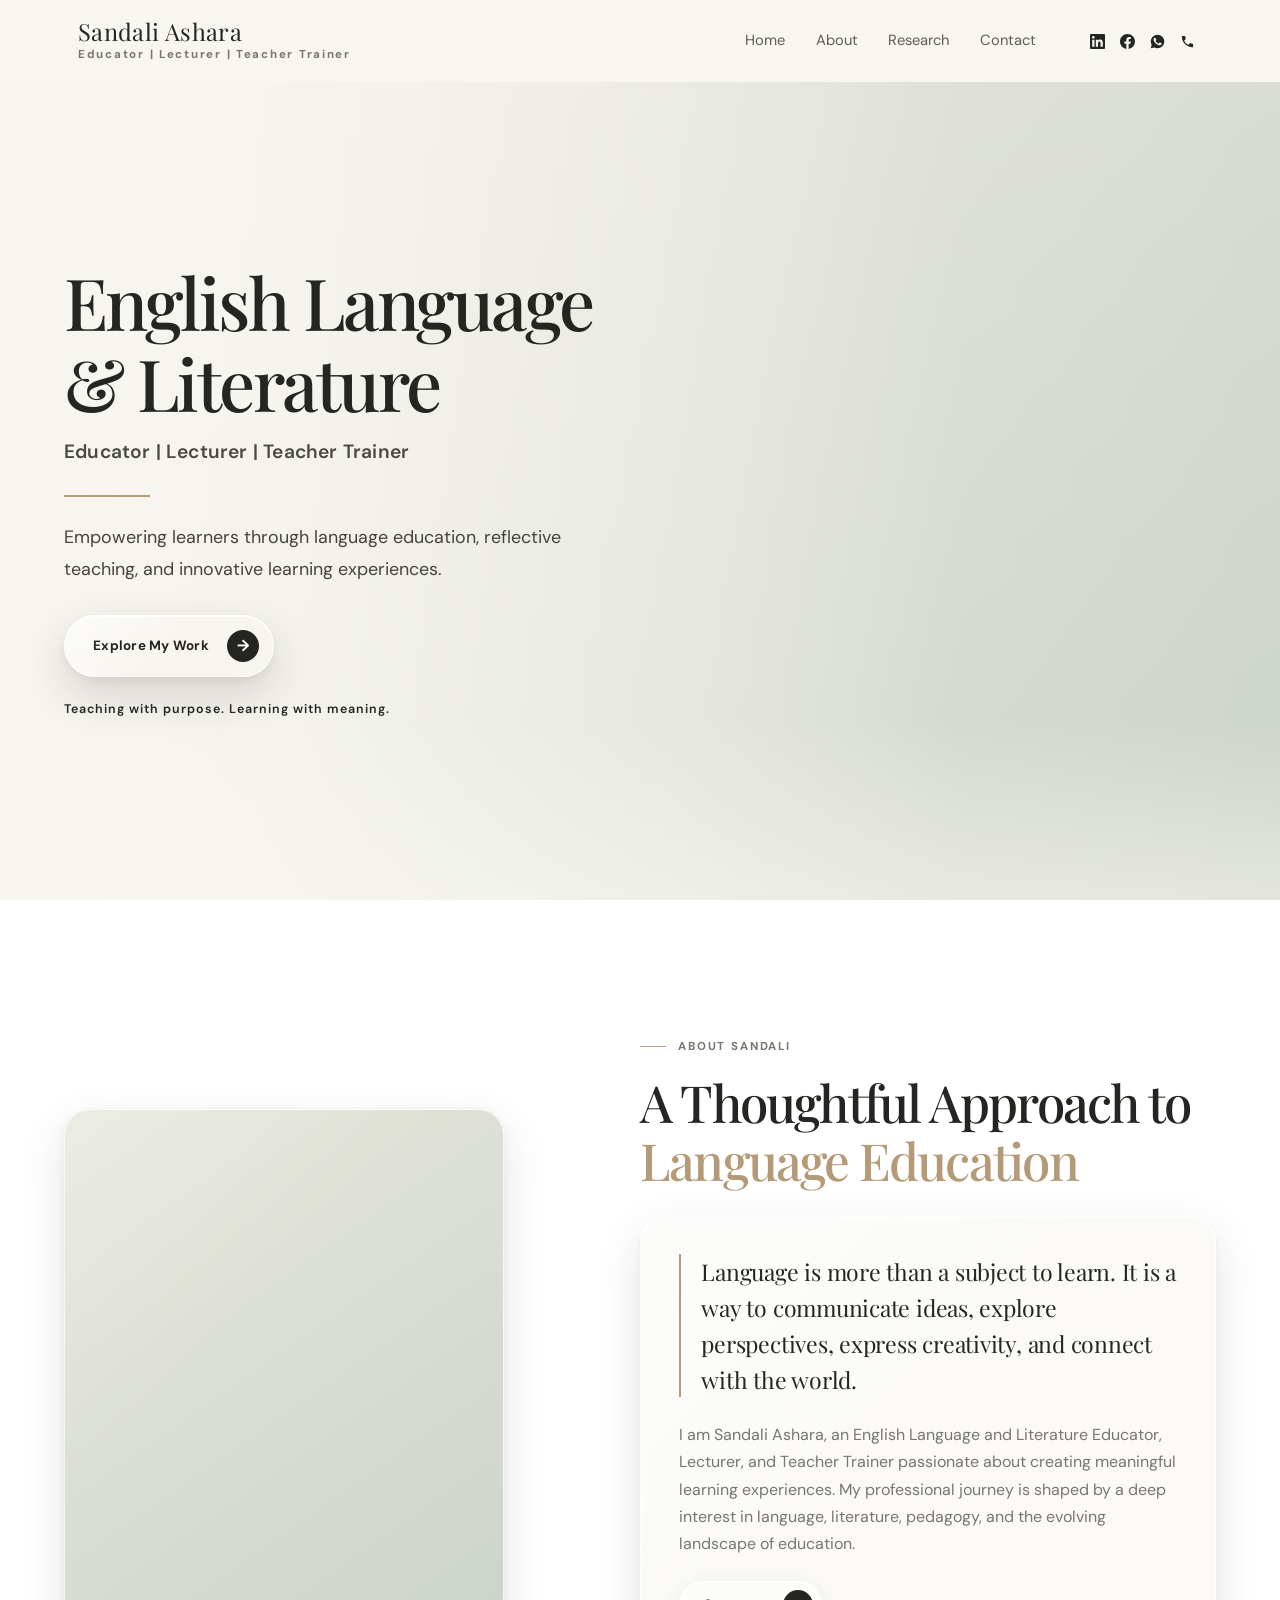
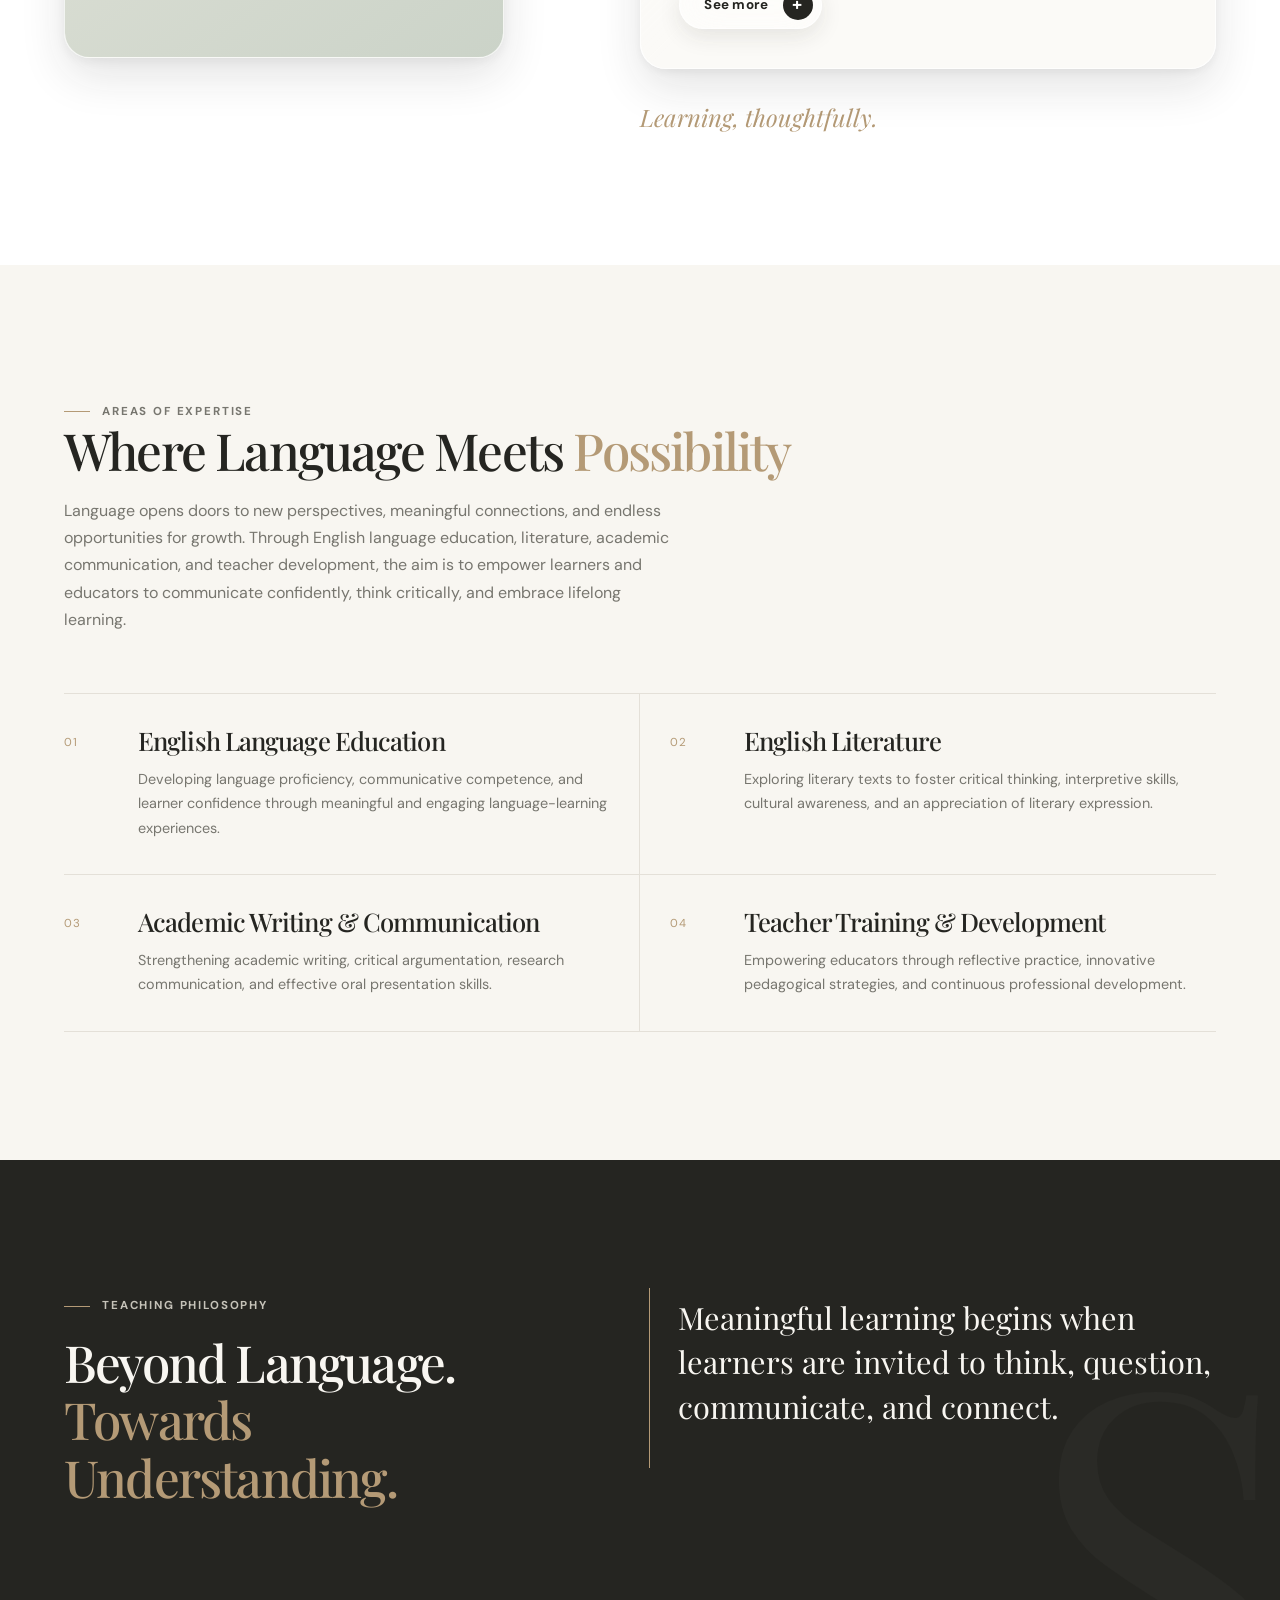
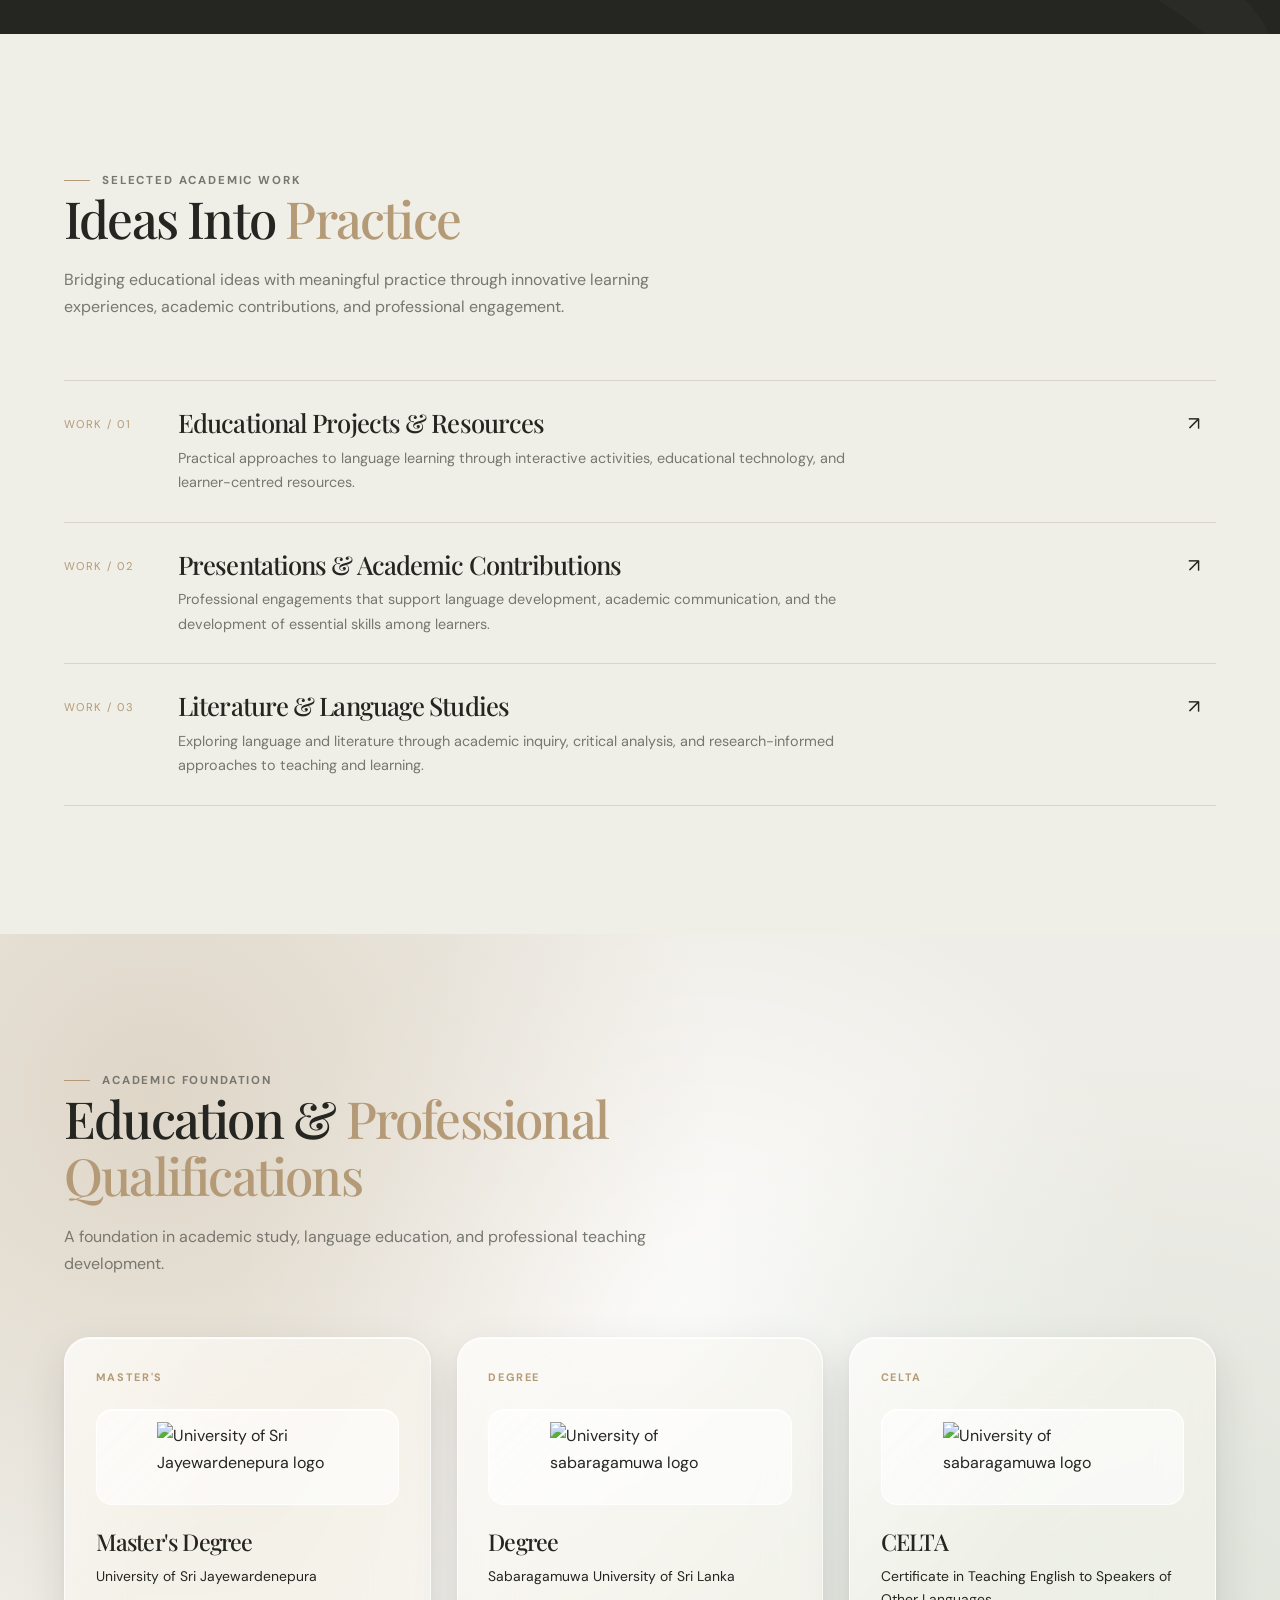
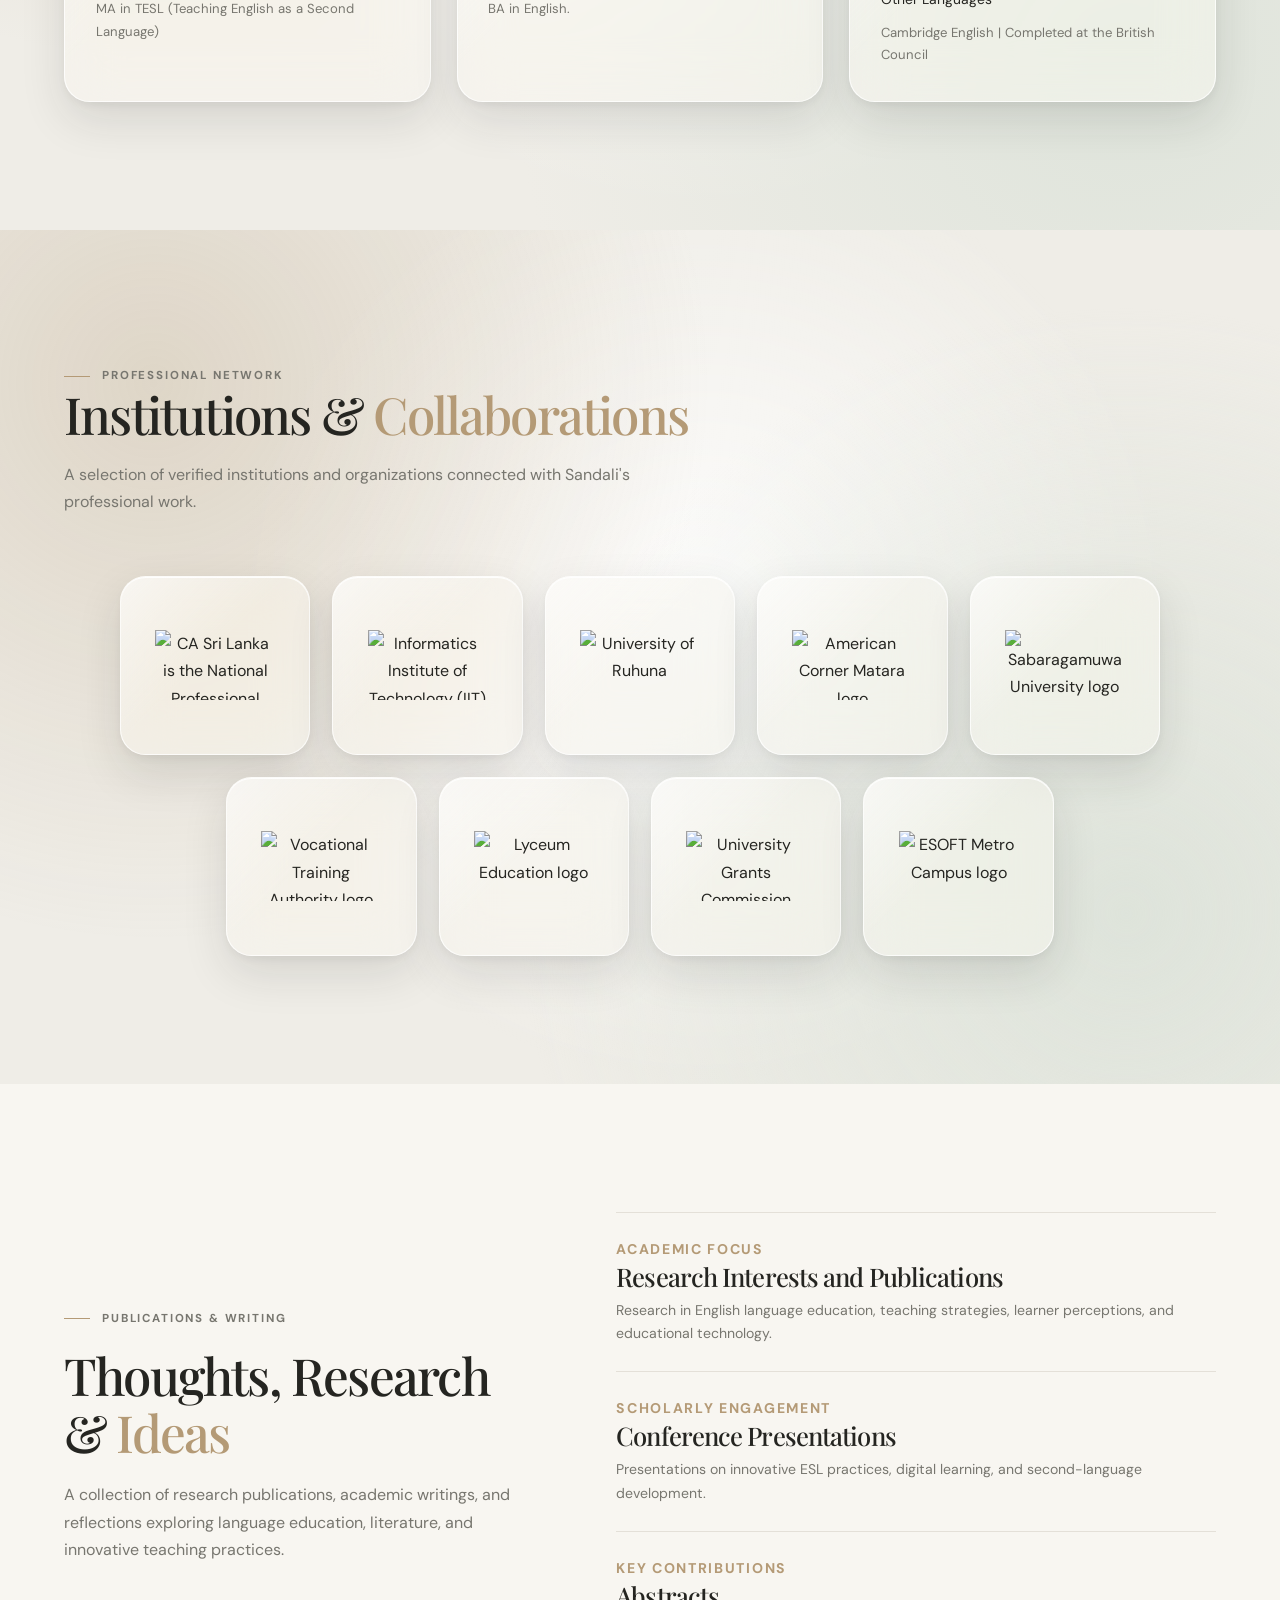
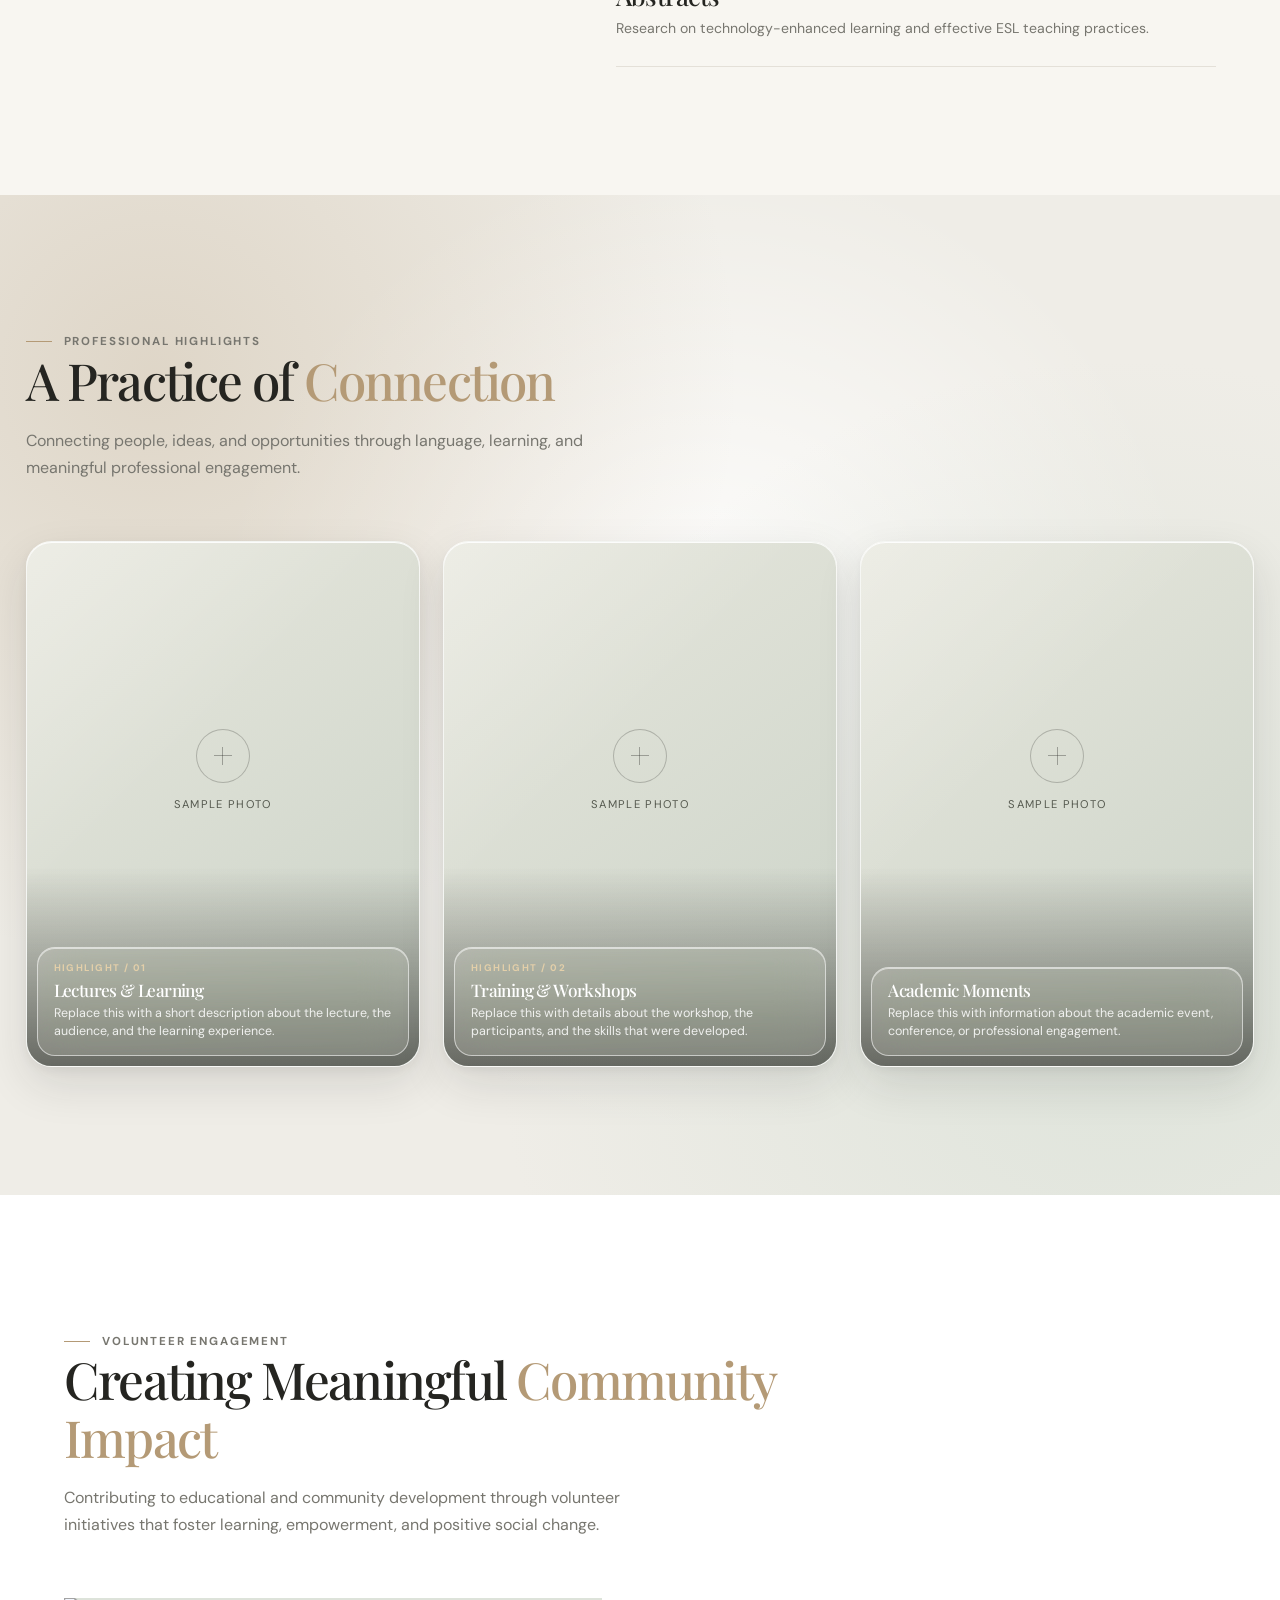
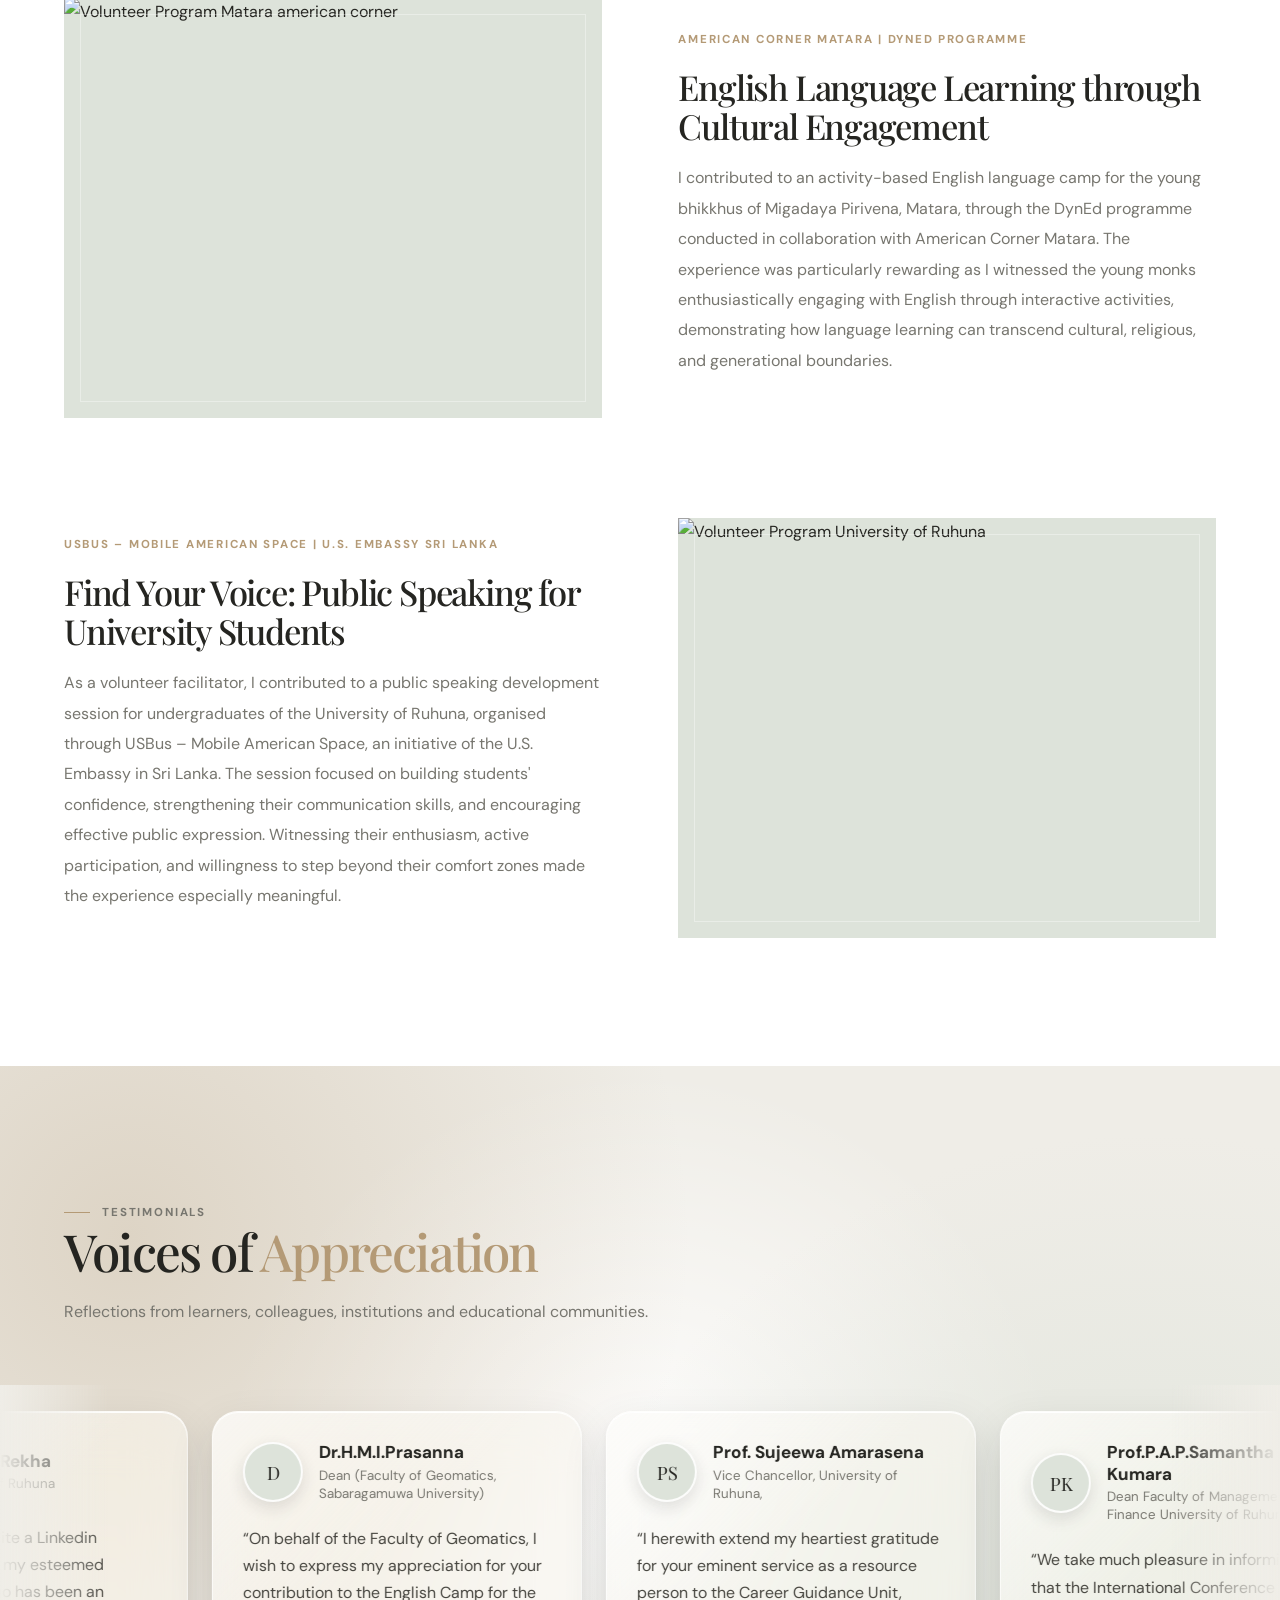
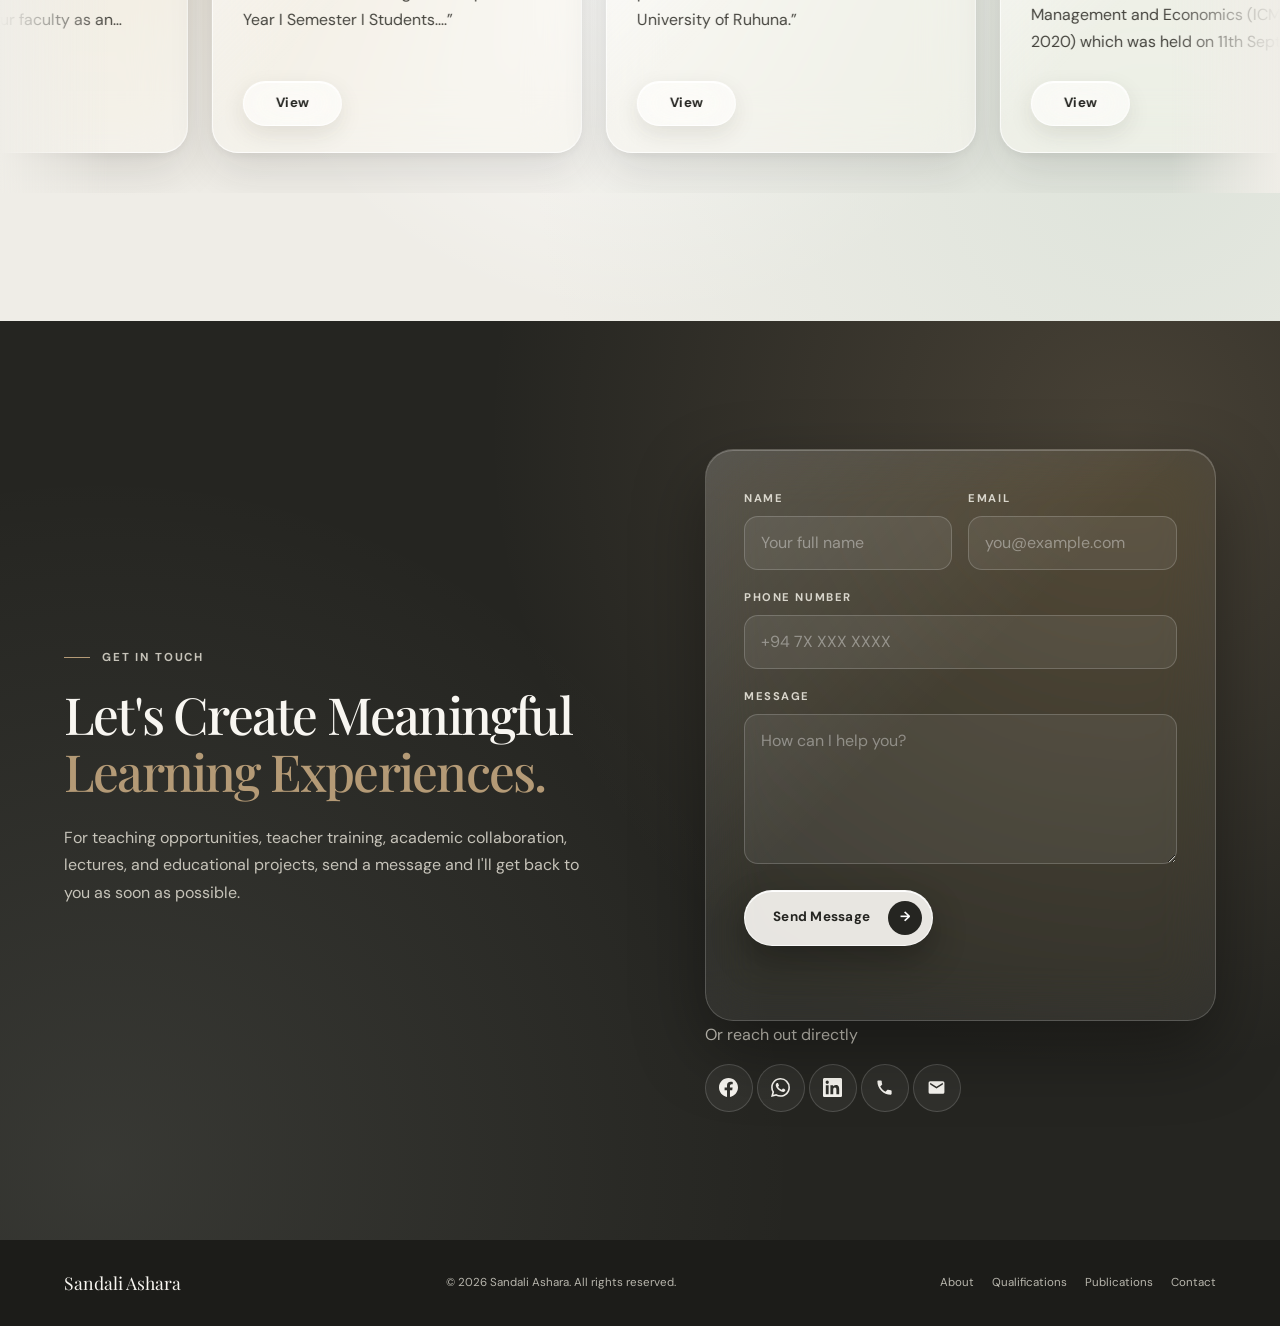
==== index.html @ b47d4251 "Your commit message here" ====
<!DOCTYPE html>
<html lang="en">
<head>


  <!-- Google tag (gtag.js) -->
<script async src="https://www.googletagmanager.com/gtag/js?id=G-GMGGY9VG9R"></script>
<script>
  window.dataLayer = window.dataLayer || [];
  function gtag(){dataLayer.push(arguments);}
  gtag('js', new Date());

  gtag('config', 'G-GMGGY9VG9R');
</script>

  <meta charset="UTF-8">
  <meta name="viewport" content="width=device-width, initial-scale=1.0">
  <meta name="theme-color" content="#F8F6F1">
  
  <title>Sandali Ashara | English Language Educator & Lecturer</title>
  <meta name="description" content="Explore Sandali Ashara's professional profile in English language education, teaching, teacher training, English literature, and academic work.">
  <!-- EDIT HERE: Replace with the published website URL and social sharing image. -->
  <link rel="canonical" href="https://www.sandaliashara.com/" />
  <meta property="og:type" content="website">
  <meta property="og:title" content="Sandali Ashara | English Language Educator & Lecturer">
  <meta property="og:description" content="Empowering learners through language education, reflective teaching, and innovative learning experiences.">
  <meta property="og:url" content="https://www.sandaliashara.com/">
  <meta property="og:image" content="https://imag.sandaliashara.com/asset/Sandali_Ashara_social_Banner.avif">
  <link rel="icon" type="image/png" href="https://imag.sandaliashara.com/asset/SA_iconfavilcon.png">

  <!-- External fonts are optional; system fallbacks are provided below. -->
  <link rel="preconnect" href="https://fonts.googleapis.com">
  <link rel="preconnect" href="https://fonts.gstatic.com" crossorigin>
  <link href="https://fonts.googleapis.com/css2?family=DM+Sans:wght@400;500;600;700&family=Playfair+Display:wght@400;500;600;700&display=swap" rel="stylesheet">

  <style>
    /* =========================================================
       1. DESIGN TOKENS — edit these values to change the theme
       ========================================================= */
    :root {
      --ivory: #F8F6F1;
      --charcoal: #252521;
      --champagne: #B49A76;
      --sage: #DDE3DA;
      --muted: #77766F;
      --border: #E4E0D8;
      --white: #FFFFFF;
      --serif: "Playfair Display", Georgia, "Times New Roman", serif;
      --sans: "DM Sans", Arial, sans-serif;
      --container: 1180px;
      --gutter: clamp(20px, 5vw, 76px);
      --section-space: clamp(76px, 10vw, 142px);
      --ease: cubic-bezier(.22, .61, .36, 1);
      --duration: 650ms;
      --shadow: 0 22px 70px rgba(37, 37, 33, .10);
    }

    *, *::before, *::after { box-sizing: border-box; }
    html { scroll-behavior: smooth; scroll-padding-top: 90px; }
    body {
      margin: 0;
      background: var(--ivory);
      color: var(--charcoal);
      font-family: var(--sans);
      font-size: 16px;
      line-height: 1.7;
      -webkit-font-smoothing: antialiased;
      text-rendering: optimizeLegibility;
    }
    body.menu-open { overflow: hidden; }
    img { display: block; max-width: 100%; }
    a { color: inherit; text-decoration: none; }
    button, input, textarea { font: inherit; }
    button, a { -webkit-tap-highlight-color: transparent; }
    button { color: inherit; }
    ::selection { background: var(--sage); color: var(--charcoal); }
    :focus-visible { outline: 3px solid var(--champagne); outline-offset: 4px; }
    .container { width: min(var(--container), calc(100% - var(--gutter) * 2)); margin-inline: auto; }
    .section { padding-block: var(--section-space); }
    .section--compact { padding-block: clamp(54px, 7vw, 88px); }
    .eyebrow {
      display: inline-flex; align-items: center; gap: 12px;
      margin: 0 0 18px; color: var(--muted); font-size: .72rem;
      font-weight: 700; letter-spacing: .16em; text-transform: uppercase;
    }
    .eyebrow::before { content: ""; width: 26px; height: 1px; background: var(--champagne); }
    h1, h2, h3, p { margin-top: 0; }
    h1, h2, h3 { font-family: var(--serif); font-weight: 500; line-height: 1.12; letter-spacing: -.035em; }
    h1 { font-size: clamp(2.6rem, 5.5vw, 5.65rem); }
    h2 { font-size: clamp(2.2rem, 4vw, 4.1rem); }
    h3 { font-size: clamp(1.35rem, 2vw, 1.8rem); }
    p { color: var(--muted); }
    .section-heading { max-width: 760px; margin-bottom: clamp(32px, 5vw, 60px); }
    .section-heading h2 { margin-bottom: 18px; }
    .section-heading p { max-width: 620px; margin-bottom: 0; }
    .accent { color: var(--champagne); }
    .fine-rule { width: 72px; height: 2px; margin: 26px 0; background: var(--champagne); transform-origin: left; }
    .text-link {
      display: inline-flex; align-items: center; gap: 12px; font-size: .88rem;
      font-weight: 700; letter-spacing: .01em; padding: 8px 0;
    }
    .text-link .arrow { display: inline-block; transition: transform 250ms var(--ease); }
    .text-link:hover .arrow { transform: translate(4px, -2px); }
    .button {
      display: inline-flex; justify-content: center; align-items: center; gap: 22px;
      min-height: 54px; padding: 14px 22px; border: 1px solid var(--charcoal);
      background: var(--charcoal); color: var(--white); font-size: .84rem;
      font-weight: 700; letter-spacing: .02em; transition: background 250ms var(--ease),
      color 250ms var(--ease), border-color 250ms var(--ease), transform 250ms var(--ease);
    }
    .button .arrow { transition: transform 250ms var(--ease); font-size: 1.1rem; }
    .button:hover { background: transparent; color: var(--charcoal); transform: translateY(-2px); }
    .button:hover .arrow { transform: translateX(4px); }
    .button--light { background: var(--ivory); color: var(--charcoal); border-color: var(--ivory); }
    .button--light:hover { background: transparent; color: var(--ivory); border-color: rgba(255,255,255,.55); }
    .sr-only { position: absolute; width: 1px; height: 1px; padding: 0; margin: -1px; overflow: hidden; clip: rect(0,0,0,0); white-space: nowrap; border: 0; }

    /* =========================================================
       2. HEADER & NAVIGATION
       ========================================================= */
    .site-header {
      position: sticky; top: 0; z-index: 1000; background: rgba(248,246,241,.94);
      border-bottom: 1px solid transparent; backdrop-filter: blur(16px);
      transition: border-color 250ms ease, box-shadow 250ms ease, background 250ms ease;
    }
    .site-header.is-scrolled { border-color: var(--border); box-shadow: 0 8px 28px rgba(37,37,33,.045); }
    .header-inner { min-height: 82px; display: flex; align-items: center; justify-content: space-between; gap: 28px; }
    .brand { display: inline-flex; flex-direction: column; gap: 1px; flex-shrink: 0; }
    .brand-name { font-family: var(--serif); font-size: 1.48rem; letter-spacing: .015em; line-height: 1.1; }
    .brand-tag { color: var(--muted); font-size: .72rem; font-weight: 700; letter-spacing: .15em; }
    .desktop-nav { display: flex; align-items: center; gap: clamp(15px, 2vw, 29px); margin-left: auto; }
    .nav-link { position: relative; padding: 10px 0; font-size: .76rem; color: #5f5d56; white-space: nowrap; }
    .nav-link::after { position: absolute; content: ""; left: 0; right: 100%; bottom: 4px; height: 1px; background: var(--champagne); transition: right 250ms var(--ease); }
    .nav-link:hover::after, .nav-link[aria-current="page"]::after { right: 0; }
    .header-socials { display: flex; align-items: center; gap: 0; margin-left: 18px; }
    .icon-link {
  width: 30px; height: 30px; display: inline-grid; place-items: center; border: 1px solid transparent;
  border-radius: 50%; color: var(--charcoal); transition: background 220ms ease, border-color 220ms ease, transform 220ms ease;
}
    .icon-link:hover { background: var(--white); border-color: var(--border); transform: translateY(-2px); }
    .icon-link svg { width: 15px; height: 15px; fill: currentColor; stroke: none; }
    .icon-link:hover { color: var(--champagne); }
    .menu-toggle { display: none; width: 44px; height: 44px; background: transparent; border: 1px solid var(--border); cursor: pointer; }
    .menu-toggle span { display: block; width: 18px; height: 1px; background: var(--charcoal); margin: 5px auto; transition: transform 220ms ease; }


/* =========================================================
   HERO BANNER: full-bleed image + gradient overlay
   ========================================================= */
.hb {
  position: relative;
  isolation: isolate;
  overflow: hidden;
  display: flex;
  align-items: center;
  min-height: calc(100vh - 82px);
  min-height: calc(100svh - 82px);
  background: linear-gradient(145deg, #e7e7dd, #cbd3c8); /* sample placeholder colour */
}
.hb-media { position: absolute; inset: 0; z-index: -2; }
.hb-media img {
  width: 100%; height: 100%;
  object-fit: cover;
  object-position: 72% 25%;   /* move photo focus here */
}

/* Gradient: solid on the left for text, fades out so the photo shows on the right */
.hb::before {
  content: "";
  position: absolute; inset: 0; z-index: -1;
  background:
    linear-gradient(90deg,
      rgba(248,246,241,.97) 0%,
      rgba(248,246,241,.90) 20%,
      rgba(248,246,241,.50) 52%,
      rgba(248,246,241,.08) 75%,
      rgba(248,246,241,0) 100%),
    linear-gradient(to top, rgba(248,246,241,.55) 0%, rgba(248,246,241,0) 22%);
}

.hb-copy { padding-block: clamp(60px, 9vw, 120px); max-width: 600px; }
.hb-kicker {
  display: flex; align-items: center; gap: 12px; margin-bottom: 24px;
  color: var(--charcoal); font-size: .74rem; font-weight: 700;
  letter-spacing: .16em; text-transform: uppercase;
}
.hb-kicker::before { content: ""; width: 34px; height: 1px; background: var(--champagne); }
.hb h1 { margin: 0; font-size: clamp(2.6rem, 5.6vw, 5.2rem); color: var(--charcoal); }
.hb h1 .sub {
  display: block; margin-top: 16px;
  font-family: var(--sans); font-weight: 600; letter-spacing: .01em;
  font-size: clamp(.95rem, 1.5vw, 1.25rem); line-height: 1.5; color: #4a4943;
}
.hb-rule { width: 86px; height: 2px; background: var(--champagne); margin: 28px 0 24px; }
.hb-desc { max-width: 500px; margin-bottom: 30px; font-size: clamp(1rem, 1.4vw, 1.14rem); line-height: 1.8; color: #45443e; }
.hb-note { margin: 22px 0 0; font-size: .78rem; font-weight: 600; letter-spacing: .08em; color: var(--charcoal); }
.hb-copy > * { animation: hero-enter 700ms var(--ease) both; }
.hb-copy > *:nth-child(2) { animation-delay: 90ms; }
.hb-copy > *:nth-child(3) { animation-delay: 150ms; }
.hb-copy > *:nth-child(4) { animation-delay: 220ms; }
.hb-copy > *:nth-child(5) { animation-delay: 280ms; }
.hb-copy > *:nth-child(6) { animation-delay: 340ms; }

/* Mobile: photo fills the section, text sits at the bottom on a vertical gradient */
/* Mobile: text top-left, gradient strongest top-left and fading to bottom-right */
/* Mobile: text top-left, gradient heavier on the left, lighter on the right */
/* Mobile: text top-left (a bit lower), tighter line spacing */
@media (max-width: 760px) and (hover: none) {
  .hb { min-height: 640px; align-items: flex-start; }
  .hb-media img { object-position: 73% 80%; }


  .hb::before {
    background:
      linear-gradient(90deg,
        rgba(248,246,241,.98) 0%,
        rgba(248,246,241,.95) 40%,
        rgba(248,246,241,.70) 62%,
        rgba(248,246,241,.20) 82%,
        rgba(248,246,241,0) 100%);
  }
  .hb-copy {
    max-width: 78%;
    text-align: left;
    padding-top: 110px;      /* text pahalata genna: wadi karanna */
    padding-bottom: 48px;
  }
  .hb h1 {
    font-size: clamp(2.2rem, 9.5vw, 3.2rem);
    line-height: 1.02;       /* heading line space adu */
  }
  .hb h1 .sub {
    margin-top: 10px;        /* heading saha sub text athara gap eka adu */
    line-height: 1.3;        /* sub text line space adu */
  }
  .hb-rule { margin: 20px 0 16px; }
  .hb-desc { line-height: 1.55; margin-bottom: 54px; }  /* button eka pahalata */
  .hb-note { margin-top: 16px; line-height: 1.4; }
}


/* =========================================================
   HERO BUTTON: iPhone glass pill
   ========================================================= */
.hb .button.button--glass {
  position: relative;
  overflow: hidden;
  isolation: isolate;
  min-height: 54px;
  padding: 14px 14px 14px 28px;
  gap: 18px;
  border-radius: 999px;
  border: 1px solid rgba(255,255,255,.75);
  background: rgba(248,246,241,.58);
  backdrop-filter: blur(26px) saturate(180%);
  -webkit-backdrop-filter: blur(26px) saturate(180%);
  color: var(--charcoal);
  box-shadow:
    0 18px 45px rgba(37,37,33,.16),
    0 4px 10px rgba(37,37,33,.06),
    inset 0 1px 0 rgba(255,255,255,.9);
  transition:
    transform 350ms var(--ease),
    box-shadow 350ms var(--ease),
    background 350ms var(--ease);
  -webkit-tap-highlight-color: transparent;
}

.hb .button.button--glass::before {
  content: "";
  position: absolute;
  inset: 0;
  z-index: -1;
  border-radius: inherit;
  background: linear-gradient(135deg, rgba(255,255,255,.6) 0%, rgba(255,255,255,0) 50%);
  pointer-events: none;
}

.hb .button.button--glass .arrow {
  display: inline-grid;
  place-items: center;
  width: 32px;
  height: 32px;
  border-radius: 50%;
  background: var(--charcoal);
  color: var(--white);
  font-size: 1rem;
  line-height: 1;
  transition: transform 350ms var(--ease), background 350ms var(--ease);
}

@media (hover: hover) {
  .hb .button.button--glass:hover {
    background: rgba(255,255,255,.78);
    color: var(--charcoal);
    transform: translateY(-3px);
    box-shadow:
      0 26px 60px rgba(37,37,33,.2),
      0 8px 18px rgba(37,37,33,.08),
      inset 0 1px 0 rgba(255,255,255,1);
  }
  .hb .button.button--glass:hover .arrow {
    transform: translateX(3px);
    background: var(--champagne);
  }
}

.hb .button.button--glass:active {
  transform: scale(.95);
  box-shadow:
    0 8px 20px rgba(37,37,33,.14),
    inset 0 1px 0 rgba(255,255,255,.9);
  transition-duration: 120ms;
}

.hb .button.button--glass .ripple {
  position: absolute;
  z-index: -1;
  width: 20px;
  height: 20px;
  margin: -10px 0 0 -10px;
  border-radius: 50%;
  background: rgba(180,154,118,.45);
  pointer-events: none;
  transform: scale(0);
  animation: glass-ripple 650ms var(--ease) forwards;
}
@keyframes glass-ripple {
  to { transform: scale(18); opacity: 0; }
}

@media (prefers-reduced-motion: reduce) {
  .hb .button.button--glass .ripple { display: none; }
}








    /* =========================================================
   4. ABOUT
   ========================================================= */
.about-section { background: var(--white); }

.about-grid {
  display: grid;
  grid-template-columns: .8fr 1fr;
  gap: clamp(42px, 9vw, 125px);
  align-items: center;
}

.about-visual { position: relative; max-width: 440px; }

/* ---------- Photo ---------- */
.about-photo {
  position: relative;
  aspect-ratio: 4 / 5;
  overflow: hidden;
  isolation: isolate;
  border-radius: clamp(18px, 2vw, 28px);
  background: linear-gradient(145deg, #e7e7dd, #cbd3c8);
  border: 1px solid rgba(255,255,255,.75);
  box-shadow:
    0 18px 45px rgba(37,37,33,.12),
    0 4px 10px rgba(37,37,33,.05),
    inset 0 1px 0 rgba(255,255,255,.9);
}
.about-photo img {
  position: absolute;
  inset: 0;
  width: 100%;
  height: 100%;
  object-fit: cover;
  object-position: center top;
  transition: transform 900ms var(--ease);
}
.about-photo::after {
  content: "";
  position: absolute;
  inset: 0;
  background: linear-gradient(135deg, rgba(255,255,255,.22) 0%, rgba(255,255,255,0) 40%);
  pointer-events: none;
}
@media (hover: hover) {
  .about-photo:hover img { transform: scale(1.05); }
}

/* ---------- Text ---------- */
.about-copy h2 { margin-bottom: 26px; }

/* Glass card */
.about-card {
  position: relative;
  overflow: hidden;
  isolation: isolate;
  padding: clamp(24px, 3vw, 40px);
  border: 1px solid rgba(255,255,255,.75);
  border-radius: clamp(18px, 2vw, 28px);
  background: rgba(248,246,241,.58);
  backdrop-filter: blur(26px) saturate(180%);
  -webkit-backdrop-filter: blur(26px) saturate(180%);
  box-shadow:
    0 18px 45px rgba(37,37,33,.12),
    0 4px 10px rgba(37,37,33,.05),
    inset 0 1px 0 rgba(255,255,255,.9);
}
.about-card::before {
  content: "";
  position: absolute;
  inset: 0;
  z-index: -1;
  background: linear-gradient(135deg, rgba(255,255,255,.55) 0%, rgba(255,255,255,0) 45%);
  pointer-events: none;
}

.about-card p { max-width: none; margin-bottom: 18px; }
.about-card .lead {
  color: var(--charcoal);
  font-family: var(--serif);
  font-size: clamp(1.2rem, 1.8vw, 1.5rem);
  line-height: 1.55;
  letter-spacing: -.01em;
  padding-left: 20px;
  border-left: 2px solid var(--champagne);
  margin-bottom: 24px;
}

/* Expand / collapse (smooth height) */
.about-more {
  display: grid;
  grid-template-rows: 0fr;
  opacity: 0;
  transition: grid-template-rows 650ms var(--ease), opacity 500ms var(--ease);
}
.about-more-inner { overflow: hidden; min-height: 0; }
.about-more.is-open { grid-template-rows: 1fr; opacity: 1; }

/* Bottom row */
.about-actions {
  display: flex;
  align-items: center;
  justify-content: space-between;
  flex-wrap: wrap;
  gap: 14px 22px;
  margin-top: 6px;
}
.about-actions .text-link { margin: 0; }

/* See more: glass pill */
.about-toggle {
  display: inline-flex;
  align-items: center;
  gap: 14px;
  min-height: 46px;
  padding: 8px 8px 8px 24px;
  border-radius: 999px;
  border: 1px solid rgba(255,255,255,.8);
  background: rgba(255,255,255,.6);
  backdrop-filter: blur(20px) saturate(180%);
  -webkit-backdrop-filter: blur(20px) saturate(180%);
  color: var(--charcoal);
  font-size: .84rem;
  font-weight: 700;
  letter-spacing: .02em;
  cursor: pointer;
  box-shadow: 0 8px 22px rgba(37,37,33,.10), inset 0 1px 0 rgba(255,255,255,.9);
  transition: transform 300ms var(--ease), background 300ms var(--ease);
}
.about-toggle-icon {
  display: inline-grid;
  place-items: center;
  width: 30px;
  height: 30px;
  border-radius: 50%;
  background: var(--charcoal);
  color: var(--white);
  font-size: 1.1rem;
  line-height: 1;
  transition: transform 450ms var(--ease), background 300ms var(--ease);
}
.about-toggle[aria-expanded="true"] .about-toggle-icon { transform: rotate(45deg); }
@media (hover: hover) {
  .about-toggle:hover { background: rgba(255,255,255,.9); transform: translateY(-2px); }
  .about-toggle:hover .about-toggle-icon { background: var(--champagne); }
}
.about-toggle:active { transform: scale(.95); }

.about-signoff {
  margin-top: 28px;
  font-family: var(--serif);
  font-size: 1.5rem;
  font-style: italic;
  color: var(--champagne);
}

@media (prefers-reduced-motion: reduce) {
  .about-more, .about-toggle-icon { transition: none; }
}




    /* =========================================================
   5. ACADEMIC QUALIFICATIONS — glass plates
   ========================================================= */
.qualifications-section {
  position: relative;
  overflow: hidden;
  background:
    radial-gradient(circle at 12% 18%, rgba(180,154,118,.28), transparent 42%),
    radial-gradient(circle at 88% 80%, rgba(221,227,218,.95), transparent 46%),
    radial-gradient(circle at 55% 45%, rgba(255,255,255,.9), transparent 55%),
    #EFEDE7;
}

.qualifications-grid {
  display: grid;
  grid-template-columns: repeat(3, minmax(0, 1fr));
  gap: clamp(14px, 2vw, 26px);
  border: 0;
}

.qualification {
  position: relative;
  overflow: hidden;
  isolation: isolate;
  min-width: 0;
  padding: 30px clamp(18px, 2.4vw, 32px) 34px;
  border: 1px solid rgba(255,255,255,.75);
  border-radius: clamp(18px, 2vw, 26px);
  background: rgba(248,246,241,.58);
  backdrop-filter: blur(26px) saturate(180%);
  -webkit-backdrop-filter: blur(26px) saturate(180%);
  box-shadow:
    0 18px 45px rgba(37,37,33,.12),
    0 4px 10px rgba(37,37,33,.05),
    inset 0 1px 0 rgba(255,255,255,.9);
  transition: box-shadow 450ms var(--ease), background 450ms var(--ease), opacity var(--duration) var(--ease);
}
.qualification + .qualification { border-left: 1px solid rgba(255,255,255,.75); }

/* Glossy shine */
.qualification::before {
  content: "";
  position: absolute;
  inset: 0;
  z-index: -1;
  background: linear-gradient(135deg, rgba(255,255,255,.55) 0%, rgba(255,255,255,0) 45%);
  pointer-events: none;
}

.qualification-number {
  display: block;
  font-size: .68rem;
  letter-spacing: .15em;
  color: var(--champagne);
  font-weight: 700;
  margin-bottom: 22px;
}

/* Logo box: glass inside glass */
.qualification-logo {
  width: 100%;
  height: 96px;
  display: grid;
  place-items: center;
  padding: 12px;
  margin-bottom: 24px;
  border: 1px solid rgba(255,255,255,.8);
  border-radius: 16px;
  background: rgba(255,255,255,.6);
  box-shadow: inset 0 1px 0 rgba(255,255,255,.9);
}
.qualification-logo img {
  max-width: 100%;
  max-height: 70px;
  object-fit: contain;
  transition: transform 450ms var(--ease);
}

.qualification h3 { font-size: 1.45rem; margin-bottom: 10px; }
.qualification .institution { color: var(--charcoal); font-size: .87rem; margin-bottom: 10px; }
.qualification .detail { font-size: .82rem; margin-bottom: 0; }
.qualification-note { margin-top: 22px; font-size: .75rem; }

/* Desktop hover: plate stays, logo lifts */
@media (hover: hover) {
  .qualification:hover {
    background: rgba(255,255,255,.72);
    box-shadow:
      0 30px 70px rgba(37,37,33,.18),
      0 8px 18px rgba(37,37,33,.07),
      inset 0 1px 0 rgba(255,255,255,1);
  }
  .qualification:hover .qualification-logo img {
    transform: translateY(-4px) scale(1.04);
  }
}

/* ---------- Reveal: photo ready වුණාම විතරයි, lassanata mathu wenawa ---------- */
.motion-ready .gallery-card.reveal {
  opacity: 0;
  transform: none;
  transition: opacity 900ms var(--ease);
}
.motion-ready .gallery-card.reveal.is-visible.is-ready {
  opacity: 1;
}

/* photo එක fade-in වෙනවා + සුළු zoom-out එකක් */
.gallery-media img {
  opacity: 0;
  transform: scale(1.06);
  transition: opacity 1000ms var(--ease), transform 1400ms var(--ease);
}
.gallery-card.is-ready .gallery-media img {
  opacity: 1;
  transform: scale(1);
}

/* caption එක පොඩි delay එකකින් පස්සේ එනවා */
.gallery-caption {
  opacity: 0;
  transition: opacity 700ms var(--ease) 350ms, transform 500ms var(--ease), background 500ms var(--ease);
}
.gallery-card.is-ready .gallery-caption { opacity: 1; }

/* delay තියෙන එවුන්ට transition-delay override නොවෙන්න */
.motion-ready .gallery-card.reveal-delay-1,
.motion-ready .gallery-card.reveal-delay-2 { transition-delay: 0ms !important; }
.gallery-card:nth-child(2).is-ready .gallery-media img { transition-delay: 120ms; }
.gallery-card:nth-child(3).is-ready .gallery-media img { transition-delay: 240ms; }

@media (hover: hover) {
  .gallery-card.is-ready:hover .gallery-media img { transform: scale(1.06); transition-delay: 0ms; }
}

@media (prefers-reduced-motion: reduce) {
  .gallery-media img, .gallery-card.reveal { transition: none !important; }
}




    /* =========================================================
       6. EXPERTISE
       ========================================================= */
    .expertise-grid { display: grid; grid-template-columns: repeat(2, minmax(0, 1fr)); border-top: 1px solid var(--border); }
    .expertise-item { display: grid; grid-template-columns: 54px 1fr; gap: 20px; padding: 32px 24px 34px 0; border-bottom: 1px solid var(--border); }
    .expertise-item:nth-child(odd) { border-right: 1px solid var(--border); }
    .expertise-item:nth-child(even) { padding-left: 30px; }
    .expertise-number { color: var(--champagne); font-size: .72rem; letter-spacing: .12em; padding-top: 7px; }
    .expertise-item h3 { margin-bottom: 12px; }
    .expertise-item p { font-size: .9rem; margin-bottom: 0; max-width: 480px; }

    /* =========================================================
       7. TEACHING PHILOSOPHY
       ========================================================= */
    .philosophy-section { background: var(--charcoal); color: var(--ivory); overflow: hidden; position: relative; }
    .philosophy-section::after { content: "S"; position: absolute; right: -20px; bottom: -170px; font-family: var(--serif); font-size: clamp(20rem, 40vw, 38rem); line-height: 1; color: rgba(255,255,255,.025); pointer-events: none; }
    .philosophy-grid { position: relative; z-index: 1; display: grid; grid-template-columns: .85fr 1fr; gap: clamp(38px, 8vw, 110px); align-items: start; }
    .philosophy-section .eyebrow, .philosophy-section p { color: #c6c3b9; }
    .philosophy-section h2 { max-width: 600px; margin-bottom: 0; }
    .philosophy-quote { border-left: 1px solid var(--champagne); padding: 8px 0 8px 28px; }
    .philosophy-quote p { font-family: var(--serif); color: var(--ivory); font-size: clamp(1.45rem, 2.4vw, 2.2rem); line-height: 1.45; }
    .philosophy-quote .note { font-family: var(--sans); font-size: .78rem; line-height: 1.8; }



    /* =========================================================
       9. SELECTED ACADEMIC WORK
       ========================================================= */
    .work-section { background: #EFEEE7; }
    .work-list { border-top: 1px solid #d8d6cc; }
    .work-item { display: grid; grid-template-columns: 90px minmax(0,1fr) 28px; gap: 24px; align-items: start; padding: 27px 0; border-bottom: 1px solid #d8d6cc; }
    .work-index { font-size: .7rem; letter-spacing: .13em; color: var(--champagne); padding-top: 7px; }
    .work-item h3 { margin-bottom: 9px; }
    .work-item p { max-width: 720px; margin-bottom: 0; font-size: .9rem; }
    .work-arrow { font-size: 1.2rem; transition: transform 250ms ease; }
    .work-item:hover .work-arrow { transform: translate(4px, -3px); }


/* =========================================================
   10. INSTITUTIONAL COLLABORATIONS — glass plates (plates stay still)
   ========================================================= */

.collaborations-section {
  position: relative;
  overflow: hidden;
  background:
    radial-gradient(circle at 12% 18%, rgba(180,154,118,.28), transparent 42%),
    radial-gradient(circle at 88% 80%, rgba(221,227,218,.95), transparent 46%),
    radial-gradient(circle at 55% 45%, rgba(255,255,255,.9), transparent 55%),
    #EFEDE7;
}

.collaborations-section .logo-grid {
  display: grid;
  grid-template-columns: repeat(10, minmax(0, 1fr)); /* each plate = 2 columns */
  gap: clamp(10px, 1.8vw, 22px);
  width: 100%;
  max-width: 1040px;
  margin-inline: auto;
  padding: 0;
}

/* ---------- Glass plate (no transform, so it never moves) ---------- */
.collaborations-section .institution-logo {
  grid-column: span 2;
  position: relative;
  overflow: hidden;
  min-height: clamp(116px, 14vw, 180px);
  padding: clamp(8px, 1.5vw, 22px);
  display: grid;
  place-items: center;
  text-align: center;
  margin: 0;
  color: var(--charcoal);
  text-decoration: none;
  cursor: pointer;
  -webkit-tap-highlight-color: transparent;
  border: 1px solid rgba(255,255,255,.75);
  border-radius: clamp(14px, 2vw, 26px);
  background: rgba(248,246,241,.55);
  backdrop-filter: blur(26px) saturate(180%);
  -webkit-backdrop-filter: blur(26px) saturate(180%);
  box-shadow:
    0 18px 45px rgba(37,37,33,.12),
    0 4px 10px rgba(37,37,33,.05),
    inset 0 1px 0 rgba(255,255,255,.9);
  transition: box-shadow 450ms var(--ease), background 450ms var(--ease), opacity var(--duration) var(--ease);
}

/* Glossy shine */
.collaborations-section .institution-logo::before {
  content: "";
  position: absolute;
  inset: 0;
  background: linear-gradient(135deg, rgba(255,255,255,.55) 0%, rgba(255,255,255,0) 45%);
  pointer-events: none;
}

/* Second row (4 plates) is centered */
.collaborations-section .institution-logo:nth-child(6) { grid-column: 2 / span 2; }

/* ---------- Logo image: same size box for every logo, original colours ---------- */
.collaborations-section .institution-logo img {
  position: relative;
  width: 80%;
  max-width: 80%;
  height: clamp(32px, 5.5vw, 70px);
  object-fit: contain;
  object-position: center;
  transition: transform 450ms var(--ease);
}

/* Placeholder text (only while you still use placeholders) */
.collaborations-section .institution-logo .logo-placeholder {
  position: relative;
  max-width: 100%;
  font-size: clamp(.44rem, 1.5vw, .8rem);
  line-height: 1.4;
  overflow-wrap: anywhere;
}
@media (max-width: 900px) {
  .collaborations-section .institution-logo .logo-placeholder br { display: none; }
}

/* ---------- Institute name: bottom area of the plate, max 2 lines ---------- */
.collaborations-section .institution-name {
  position: absolute;
  left: 50%;
  bottom: clamp(8px, 1.6vw, 20px);
  width: calc(100% - 16px);
  transform: translate(-50%, 8px);
  text-align: center;
  font-size: clamp(.5rem, 1.3vw, .78rem);
  font-weight: 700;
  line-height: 1.3;
  letter-spacing: .08em;
  text-transform: uppercase;
  color: var(--muted);

  display: block;
  -webkit-box-orient: vertical;
  overflow: visible;
  text-wrap: balance;

  opacity: 0;
  pointer-events: none;
  transition: opacity 400ms var(--ease), transform 400ms var(--ease);
}

/* ---------- Active state (click / touch / keyboard focus) ---------- */
.collaborations-section .institution-logo.is-active img,
.collaborations-section .institution-logo:focus-visible img {
  transform: translateY(clamp(-18px, -2vw, -8px)) scale(1.04);
}
.collaborations-section .institution-logo.is-active .institution-name,
.collaborations-section .institution-logo:focus-visible .institution-name {
  opacity: 1;
  transform: translate(-50%, 0);
}
.collaborations-section .institution-logo:focus-visible {
  outline: 3px solid var(--champagne);
  outline-offset: 4px;
}

/* ---------- Desktop hover (plate stays, only logo moves) ---------- */
@media (hover: hover) {
  .collaborations-section .institution-logo:hover {
    background: rgba(255,255,255,.72);
    box-shadow:
      0 30px 70px rgba(37,37,33,.18),
      0 8px 18px rgba(37,37,33,.07),
      inset 0 1px 0 rgba(255,255,255,1);
  }
  .collaborations-section .institution-logo:hover img {
    transform: translateY(clamp(-18px, -2vw, -8px)) scale(1.04);
  }
  .collaborations-section .institution-logo:hover .institution-name {
    opacity: 1;
    transform: translate(-50%, 0);
  }
}

/* ---------- Reveal: fade only, no transform on the plate ---------- */
.motion-ready .collaborations-section .institution-logo.reveal {
  opacity: 0;
  transform: none;
}
.motion-ready .collaborations-section .institution-logo.reveal.is-visible {
  opacity: 1;
  transform: none;
}

.collab-note { margin-top: 20px; font-size: .76rem; }

@media (prefers-reduced-motion: reduce) {
  .collaborations-section .institution-logo,
  .collaborations-section .institution-logo img,
  .collaborations-section .institution-name { transition: none; }
}



/* ---------- Mobile: short plates, logo centered, name appears right under the logo ---------- */
@media (max-width: 768px) {
  .collaborations-section .logo-grid {
    gap: 6px;
  }

  .collaborations-section .institution-logo {
    min-height: 84px;                 /* short plate = small gap */
    padding: 6px 4px;
    border-radius: 12px;
  }

  .collaborations-section .institution-logo img {
    width: 86%;
    max-width: 86%;
    height: clamp(24px, 6.5vw, 38px);
  }

/* some logose size hight */
@media (max-width: 768px) {
  .collaborations-section .institution-logo:nth-child(2) img,
  .collaborations-section .institution-logo:nth-child(3) img,
  .collaborations-section .institution-logo:nth-child(4) img,
  .collaborations-section .institution-logo:nth-child(5) img,
  .collaborations-section .institution-logo:nth-child(7) img,
  .collaborations-section .institution-logo:nth-child(8) img {
    width: 70%;
    max-width: 70%;
    height: clamp(20px, 8vw, 40px); 
  }
}



  



  /* Name: no clamp, full text, sits just below the lifted logo */
  .collaborations-section .institution-name {
    bottom: 6px;
    width: calc(100% - 6px);
    font-size: clamp(.38rem, 1.7vw, .52rem);
    line-height: 1.15;
    letter-spacing: 0;
    display: block;
    overflow: visible;
    -webkit-line-clamp: unset;
    line-clamp: 2;
    overflow-wrap: anywhere;
  }

  /* Logo lifts a small amount, so the gap to the name stays tiny */
  .collaborations-section .institution-logo.is-active img,
  .collaborations-section .institution-logo:focus-visible img {
    transform: translateY(-9px) scale(1.03);
  }
}


    /* =========================================================
       11. PUBLICATIONS
       ========================================================= */
    .publication-layout { display: grid; grid-template-columns: .75fr 1fr; gap: clamp(40px, 8vw, 110px); align-items: center; }
    .publication-intro h2 { margin-bottom: 20px; }
    .publication-list { border-top: 1px solid var(--border); }
    .publication-item { display: block; padding: 25px 0; border-bottom: 1px solid var(--border); }
    .publication-meta { color: var(--champagne); font-size: .68rem; font-weight: 700; letter-spacing: .12em; text-transform: uppercase; margin-bottom: 10px; }
    .publication-item h3 { margin-bottom: 8px; }
    .publication-item p { font-size: .88rem; margin-bottom: 0; }

    
    
    
    /* =========================================================
   12. PROFESSIONAL GALLERY — glass photo plates
   ========================================================= */
.gallery-section {
  position: relative;
  overflow: hidden;
  background:
    radial-gradient(circle at 12% 18%, rgba(180,154,118,.28), transparent 42%),
    radial-gradient(circle at 88% 80%, rgba(221,227,218,.95), transparent 46%),
    radial-gradient(circle at 55% 45%, rgba(255,255,255,.9), transparent 55%),
    #EFEDE7;
}

/* Wider than the normal container so the plates are bigger */
.gallery-section .container {
  width: min(1380px, calc(100% - clamp(24px, 4vw, 64px)));
}
.gallery-section .section-heading { max-width: 760px; }

/* 3 plates in parallel, same height */
.gallery-grid {
  display: grid;
  grid-template-columns: repeat(3, minmax(0, 1fr));
  gap: clamp(14px, 1.8vw, 26px);
  align-items: stretch;
}

/* ---------- Plate ---------- */
.gallery-card {
  position: relative;
  overflow: hidden;
  isolation: isolate;
  min-width: 0;
  margin: 0;
  aspect-ratio: 3 / 4;
  border: 1px solid rgba(255,255,255,.75);
  border-radius: clamp(18px, 2vw, 28px);
  background: linear-gradient(145deg, #e7e7dd, #cbd3c8);
  box-shadow:
    0 18px 45px rgba(37,37,33,.12),
    0 4px 10px rgba(37,37,33,.05),
    inset 0 1px 0 rgba(255,255,255,.9);
  transition: box-shadow 450ms var(--ease);
  -webkit-tap-highlight-color: transparent;
}

/* ---------- Photo ---------- */
.gallery-media { position: absolute; inset: 0; z-index: -2; }
.gallery-media img {
  position: absolute; inset: 0;
  width: 100%; height: 100%;
  object-fit: cover;
  object-position: center;          /* focus point: center top / center 30% etc. */
  opacity: 0;                       /* ready වුණාම fade-in */
  transform: scale(1.1);            /* ready වුණාම සෙමින් settle */
  transition: opacity 1400ms var(--ease), transform 2000ms var(--ease);
}
.gallery-card.is-ready .gallery-media img {
  opacity: 1;
  transform: scale(1);
}

/* Sample box: sits BEHIND the photo, visible only if the photo is missing */
.gallery-sample {
  position: absolute; inset: 0;
  display: grid; place-items: center; align-content: center; text-align: center;
  padding: 24px 24px 90px;
  color: #55594f; font-size: .7rem; letter-spacing: .12em; text-transform: uppercase;
}
.gallery-sample::before {
  content: ""; width: 54px; height: 54px; margin: 0 auto 12px; display: block;
  border: 1px solid rgba(37,37,33,.25); border-radius: 50%;
  background:
    linear-gradient(rgba(37,37,33,.35), rgba(37,37,33,.35)) center / 18px 1px no-repeat,
    linear-gradient(rgba(37,37,33,.35), rgba(37,37,33,.35)) center / 1px 18px no-repeat;
}


.gallery-card::before {
  content: "";
  position: absolute; inset: 0; z-index: -1; pointer-events: none;
  background:
    linear-gradient(to top,
      rgba(37,37,33,.62) 0%,
      rgba(37,37,33,.32) 18%,
      rgba(37,37,33,0) 38%),
    linear-gradient(135deg, rgba(255,255,255,.26) 0%, rgba(255,255,255,0) 40%);
}


.gallery-caption {
  position: absolute;
  left: 10px; right: 10px; bottom: 10px;
  padding: 12px 16px 14px;
  border: 1px solid rgba(255,255,255,.55);
  border-radius: clamp(12px, 1.4vw, 18px);
  background: rgba(248,246,241,.16);
  backdrop-filter: blur(22px) saturate(170%);
  -webkit-backdrop-filter: blur(22px) saturate(170%);
  box-shadow: inset 0 1px 0 rgba(255,255,255,.55);
  color: var(--white);
  opacity: 0;
  transform: translateY(12px);
  transition:
    opacity 800ms var(--ease) 600ms,
    transform 900ms var(--ease) 600ms,
    background 500ms var(--ease);
}
.gallery-card.is-ready .gallery-caption {
  opacity: 1;
  transform: none;
}
.gallery-no {
  display: block; margin-bottom: 4px;
  font-size: .6rem; font-weight: 700; letter-spacing: .15em; color: #E3CFA9;
}
.gallery-caption h3 {
  margin: 0 0 4px;
  font-size: clamp(1.05rem, 1.35vw, 1.3rem);
  color: var(--white);
}
.gallery-caption p {
  margin: 0;
  font-size: .78rem; line-height: 1.5;
  color: rgba(255,255,255,.86);
  display: -webkit-box;
  -webkit-line-clamp: 2; line-clamp: 2;      /* max 2 lines */
  -webkit-box-orient: vertical;
  overflow: hidden;
}


.motion-ready .gallery-card.reveal {
  opacity: 0;
  transform: translateY(40px);
  transition:
    opacity 1100ms var(--ease),
    transform 1300ms var(--ease),
    box-shadow 450ms var(--ease);
}
.motion-ready .gallery-card.reveal.is-visible.is-ready {
  opacity: 1;
  transform: translateY(0);
}

/* stagger: opacity + transform වලට විතරයි delay (hover shadow එකට නෑ) */
.motion-ready .gallery-card.reveal-delay-1 { transition-delay: 150ms, 150ms, 0ms !important; }
.motion-ready .gallery-card.reveal-delay-2 { transition-delay: 300ms, 300ms, 0ms !important; }

/* ---------- Hover (desktop): photo zoom, caption lifts ---------- */
@media (hover: hover) {
  .gallery-card:hover {
    box-shadow:
      0 30px 70px rgba(37,37,33,.2),
      0 8px 18px rgba(37,37,33,.08),
      inset 0 1px 0 rgba(255,255,255,1);
  }
  .gallery-card.is-ready:hover .gallery-media img {
    transform: scale(1.06);
    transition: transform 900ms var(--ease);
  }
  .gallery-card.is-ready:hover .gallery-caption {
    transform: translateY(-6px);
    background: rgba(248,246,241,.24);
    transition-delay: 0ms;
  }
}

@media (prefers-reduced-motion: reduce) {
  .gallery-media img,
  .gallery-caption,
  .gallery-card.reveal { transition: none !important; }
}

/* ---------- Small laptops / tablets: still 3 in a row, tighter ---------- */
@media (max-width: 1100px) {
  .gallery-card { aspect-ratio: 3 / 4.2; }
  .gallery-caption { left: 8px; right: 8px; bottom: 8px; padding: 10px 12px 12px; }
  .gallery-caption p { font-size: .74rem; }
}

/* ---------- Mobile: one plate under another ---------- */
@media (max-width: 768px) {
  .gallery-grid { grid-template-columns: 1fr; gap: 18px; }
  .gallery-card { aspect-ratio: 4 / 5; border-radius: 22px; }
  .gallery-caption { left: 10px; right: 10px; bottom: 10px; padding: 13px 16px 15px; }
  .gallery-caption h3 { font-size: 1.2rem; }
  .gallery-caption p { font-size: .8rem; }
}

    /* =========================================================
   VOLUNTEER WORK
   ========================================================= */

.volunteer-section {
  background: var(--white);
}

.volunteer-item {
  display: grid;
  grid-template-columns: 1fr 1fr;
  gap: clamp(34px, 6vw, 90px);
  align-items: center;
  margin-bottom: clamp(60px, 8vw, 100px);
}

.volunteer-item:last-child {
  margin-bottom: 0;
}

.volunteer-item-reverse .volunteer-image {
  order: 2;
}

.volunteer-item-reverse .volunteer-content {
  order: 1;
}

.volunteer-image {
  position: relative;
  overflow: hidden;
  background: var(--sage);
}

.volunteer-image img {
  width: 100%;
  height: 100%;
  min-height: 420px;
  object-fit: cover;
  transition: transform 600ms var(--ease);
}

.volunteer-image:hover img {
  transform: scale(1.05);
}

.volunteer-image::after {
  content: "";
  position: absolute;
  inset: 16px;
  border: 1px solid rgba(255,255,255,.35);
  pointer-events: none;
}

.volunteer-content {
  max-width: 560px;
}

.volunteer-number {
  display: inline-block;
  margin-bottom: 18px;
  color: var(--champagne);
  font-size: .72rem;
  font-weight: 700;
  letter-spacing: .15em;
}

.volunteer-content h3 {
  margin-bottom: 18px;
  font-size: clamp(1.8rem, 2.7vw, 2.6rem);
}

.volunteer-content p {
  font-size: 1rem;
  line-height: 1.9;
}

/* Mobile */

@media (max-width: 800px) {

  .volunteer-item,
  .volunteer-item-reverse {
    grid-template-columns: 1fr;
    gap: 24px;
  }

  .volunteer-item-reverse .volunteer-image,
  .volunteer-item-reverse .volunteer-content {
    order: initial;
  }

  .volunteer-image img {
    min-height: 280px;
  }

  .volunteer-content h3 {
    font-size: 1.8rem;
  }
}


/* =========================================================
   TESTIMONIALS — glass cards + expanding screenshot popup
   ========================================================= */
.testimonials-section {
  position: relative;
  overflow: hidden;
  background:
    radial-gradient(circle at 10% 20%, rgba(180,154,118,.30), transparent 42%),
    radial-gradient(circle at 90% 80%, rgba(221,227,218,.95), transparent 46%),
    radial-gradient(circle at 50% 50%, rgba(255,255,255,.9), transparent 55%),
    #EFEDE7;
}
.t-marquee { position: relative; width: 100%; overflow: hidden; padding: 26px 0 40px; }
.t-marquee::before, .t-marquee::after {
  content: ""; position: absolute; top: 0; bottom: 0; width: 110px; z-index: 2; pointer-events: none;
}
.t-marquee::before { left: 0;  background: linear-gradient(to right, #EFEDE7, rgba(239,237,231,0)); }
.t-marquee::after  { right: 0; background: linear-gradient(to left,  #EFEDE7, rgba(239,237,231,0)); }
 
/* movement is driven by JS (auto-play + drag/swipe + arrows) */
.t-marquee { cursor: grab; touch-action: pan-y; user-select: none; -webkit-user-select: none; }
.t-marquee.is-drag { cursor: grabbing; }
.t-marquee img { -webkit-user-drag: none; pointer-events: none; }
.t-track { display: flex; width: max-content; will-change: transform; }
 
/* controls: prev / play-pause / next */
.t-controls { display: flex; justify-content: center; align-items: center; gap: 12px; margin-top: 4px; }
.t-ctrl {
  width: 46px; height: 46px; border-radius: 50%; cursor: pointer; display: grid; place-items: center;
  border: 1px solid rgba(255,255,255,.8); background: rgba(255,255,255,.55); color: var(--charcoal);
  backdrop-filter: blur(20px) saturate(180%); -webkit-backdrop-filter: blur(20px) saturate(180%);
  box-shadow: 0 8px 22px rgba(37,37,33,.10), inset 0 1px 0 rgba(255,255,255,.9);
  font-size: 1rem; line-height: 1; transition: transform 300ms var(--ease), background 300ms var(--ease);
}
.t-ctrl:hover { background: rgba(255,255,255,.9); transform: translateY(-2px); }
.t-ctrl:active { transform: scale(.93); }
.t-ctrl--play { width: 52px; height: 52px; background: var(--charcoal); color: #fff; border-color: var(--charcoal); font-size: .8rem; }
.t-ctrl--play:hover { background: var(--champagne); border-color: var(--champagne); }
 
/* ---------- Glass card ---------- */
.t-card {
  position: relative; overflow: hidden; isolation: isolate;
  display: flex; flex-direction: column;
  width: 370px; flex-shrink: 0; margin-right: 24px;
  padding: 30px 30px 26px;
  border-radius: 26px;
  border: 1px solid rgba(255,255,255,.75);
  background: rgba(248,246,241,.58);
  backdrop-filter: blur(26px) saturate(180%);
  -webkit-backdrop-filter: blur(26px) saturate(180%);
  box-shadow: 0 18px 45px rgba(37,37,33,.12), 0 4px 10px rgba(37,37,33,.05), inset 0 1px 0 rgba(255,255,255,.9);
  transition: transform 400ms var(--ease), box-shadow 400ms var(--ease), background 400ms var(--ease);
}
.t-card::before {
  content: ""; position: absolute; inset: 0; z-index: -1; pointer-events: none;
  background: linear-gradient(135deg, rgba(255,255,255,.55) 0%, rgba(255,255,255,0) 45%);
}
@media (hover: hover) {
  .t-card:hover { transform: translateY(-6px); background: rgba(255,255,255,.72);
    box-shadow: 0 30px 70px rgba(37,37,33,.18), 0 8px 18px rgba(37,37,33,.07), inset 0 1px 0 #fff; }
}
 
/* top row: avatar (left) + name / company (right) */
.t-head { display: flex; align-items: center; gap: 16px; margin-bottom: 22px; }
.t-avatar {
  position: relative; flex: 0 0 60px; width: 60px; height: 60px; border-radius: 50%; overflow: hidden;
  display: grid; place-items: center; background: var(--sage); color: var(--charcoal);
  font-family: var(--serif); font-size: 1.15rem; border: 2px solid rgba(255,255,255,.9);
  box-shadow: 0 6px 16px rgba(37,37,33,.12);
}
.t-avatar img { position: absolute; inset: 0; width: 100%; height: 100%; object-fit: cover; }
.t-who { min-width: 0; }
.t-name { margin: 0; font-family: var(--sans); font-size: 1.08rem; font-weight: 700; letter-spacing: 0; line-height: 1.25; color: var(--charcoal); }
.t-org  { display: block; margin-top: 3px; font-size: .84rem; line-height: 1.35; color: var(--muted); }
 
/* review text — always 4 lines so every card is the same height */
.t-text {
  margin: 0 0 26px; font-size: 1rem; line-height: 1.7; color: #46453f;
  height: calc(1.7em * 4);
  display: -webkit-box; -webkit-line-clamp: 4; line-clamp: 4; -webkit-box-orient: vertical; overflow: hidden;
}
 
/* View button (glass pill, same as hero button) */
.t-view {
  align-self: flex-start; margin-top: auto; cursor: pointer;
  display: inline-flex; align-items: center; justify-content: center;
  min-height: 44px; padding: 10px 32px; border-radius: 999px;
  border: 1px solid rgba(255,255,255,.8); background: rgba(255,255,255,.55);
  backdrop-filter: blur(20px) saturate(180%); -webkit-backdrop-filter: blur(20px) saturate(180%);
  color: var(--charcoal); font-size: .84rem; font-weight: 700; letter-spacing: .02em;
  box-shadow: 0 8px 22px rgba(37,37,33,.10), inset 0 1px 0 rgba(255,255,255,.9);
  transition: transform 300ms var(--ease), background 300ms var(--ease);
}
@media (hover: hover) {
  .t-view:hover { background: rgba(255,255,255,.9); transform: translateY(-2px); }
}
.t-view:active { transform: scale(.95); }
 
/* ---------- Popup ---------- */
.t-modal { position: fixed; inset: 0; z-index: 2000; display: none; align-items: center; justify-content: center; padding: 20px; }
.t-modal.is-on { display: flex; }
.t-backdrop {
  position: absolute; inset: 0; background: rgba(37,37,33,.38);
  backdrop-filter: blur(6px); -webkit-backdrop-filter: blur(6px);
  opacity: 0; transition: opacity 500ms var(--ease);
}
.t-modal.is-open .t-backdrop { opacity: 1; }
 
.t-panel {
  position: relative; width: min(600px, 100%); max-height: calc(100dvh - 40px); overflow: hidden;
  border: 1px solid rgba(255,255,255,.8);
  background: rgba(248,246,241,.9);
  backdrop-filter: blur(30px) saturate(190%); -webkit-backdrop-filter: blur(30px) saturate(190%);
  box-shadow: 0 40px 100px rgba(37,37,33,.35), inset 0 1px 0 rgba(255,255,255,.9);
  clip-path: inset(0 round 26px);
  transition: clip-path 520ms cubic-bezier(.32,.72,0,1);
  will-change: clip-path;
}


.t-panel-in {
  padding: 26px 26px 26px; opacity: 0; transform: translateY(10px);
  transition: opacity 300ms ease, transform 500ms var(--ease);
}
.t-modal.is-open .t-panel-in { opacity: 1; transform: none; transition-delay: 220ms; }
 
.t-panel-top { display: flex; align-items: center; gap: 14px; margin-bottom: 18px; padding-right: 52px; }
.t-panel-top .t-avatar { flex-basis: 46px; width: 46px; height: 46px; font-size: 1rem; }
.t-shot {
  border-radius: 16px; overflow: hidden; background: rgba(255,255,255,.7); border: 1px solid var(--border);
  display: grid; place-items: center; min-height: 160px; color: var(--muted); font-size: .8rem;
}
.t-shot img { display: block; width: 100%; height: auto; max-height: calc(100dvh - 190px); object-fit: contain; }
 
.t-close {
  position: absolute; top: 18px; right: 18px; z-index: 3; width: 40px; height: 40px; border-radius: 50%;
  display: grid; place-items: center; cursor: pointer; border: 1px solid rgba(255,255,255,.85);
  background: rgba(255,255,255,.7); box-shadow: 0 6px 18px rgba(37,37,33,.12);
  opacity: 0; transform: scale(.7) rotate(-45deg);
  transition: opacity 300ms ease, transform 450ms var(--ease), background 250ms ease;
}
.t-modal.is-open .t-close { opacity: 1; transform: none; transition-delay: 260ms; }
.t-close:hover { background: #fff; }
.t-close::before, .t-close::after { content: ""; position: absolute; width: 16px; height: 1.5px; background: var(--charcoal); }
.t-close::before { transform: rotate(45deg); }
.t-close::after  { transform: rotate(-45deg); }
 
@media (max-width: 768px) {
  .t-card { width: 304px; margin-right: 16px; padding: 24px 22px 22px; border-radius: 22px; }
  .t-avatar { flex-basis: 54px; width: 54px; height: 54px; }
  .t-name { font-size: 1rem; }
  .t-text { font-size: .95rem; }
  .t-marquee::before, .t-marquee::after { width: 40px; }
  .t-panel-in { padding: 20px; }
}
    /* =========================================================
       13. CONTACT & FOOTER
       ========================================================= */
   /* =========================================================
   13. CONTACT — glass form + round glass icons
   ========================================================= */
.contact-section {
  position: relative;
  overflow: hidden;
  color: var(--ivory);
  background:
    radial-gradient(circle at 88% 12%, rgba(180,154,118,.24), transparent 46%),
    radial-gradient(circle at 8% 92%, rgba(221,227,218,.10), transparent 48%),
    var(--charcoal);
}
.contact-section .eyebrow,
.contact-section p { color: #c6c3b9; }
.contact-section h2 { max-width: 750px; margin-bottom: 24px; }

.contact-grid {
  display: grid;
  grid-template-columns: 1fr .95fr;
  gap: clamp(38px, 8vw, 110px);
  align-items: center;
}

/* ---------- Glass form card ---------- */
.contact-card {
  position: relative;
  overflow: hidden;
  isolation: isolate;
  padding: clamp(24px, 3vw, 40px);
  border: 1px solid rgba(255,255,255,.18);
  border-radius: clamp(20px, 2.2vw, 30px);
  background: rgba(255,255,255,.06);
  backdrop-filter: blur(26px) saturate(180%);
  -webkit-backdrop-filter: blur(26px) saturate(180%);
  box-shadow:
    0 28px 70px rgba(0,0,0,.35),
    inset 0 1px 0 rgba(255,255,255,.22);
}
.contact-card::before {
  content: "";
  position: absolute;
  inset: 0;
  z-index: -1;
  background: linear-gradient(135deg, rgba(255,255,255,.14) 0%, rgba(255,255,255,0) 45%);
  pointer-events: none;
}

.cf-row { display: grid; grid-template-columns: 1fr 1fr; gap: 16px; }
.cf-field { margin-bottom: 18px; min-width: 0; }
.cf-field label {
  display: block;
  margin-bottom: 8px;
  color: #d9d6cc;
  font-size: .7rem;
  font-weight: 700;
  letter-spacing: .14em;
  text-transform: uppercase;
}
.cf-field input,
.cf-field textarea {
  width: 100%;
  padding: 14px 16px;
  border: 1px solid rgba(255,255,255,.18);
  border-radius: 14px;
  background: rgba(255,255,255,.07);
  color: var(--ivory);
  font-size: 16px; /* iPhone zoom නොවෙන්න */
  line-height: 1.5;
  transition: border-color 250ms var(--ease), background 250ms var(--ease), box-shadow 250ms var(--ease);
}
.cf-field textarea { resize: vertical; min-height: 130px; }
.cf-field input::placeholder,
.cf-field textarea::placeholder { color: rgba(255,255,255,.38); }
.cf-field input:focus,
.cf-field textarea:focus {
  outline: none;
  border-color: var(--champagne);
  background: rgba(255,255,255,.11);
  box-shadow: 0 0 0 3px rgba(180,154,118,.25);
}
.cf-field.has-error input,
.cf-field.has-error textarea { border-color: #e59a8f; }
.cf-honeypot { display: none !important; }

/* Submit button: glass pill */
.cf-submit {
  display: inline-flex;
  align-items: center;
  gap: 18px;
  min-height: 54px;
  padding: 10px 10px 10px 28px;
  border: 1px solid rgba(255,255,255,.75);
  border-radius: 999px;
  background: rgba(248,246,241,.92);
  color: var(--charcoal);
  font-size: .84rem;
  font-weight: 700;
  letter-spacing: .02em;
  cursor: pointer;
  box-shadow: 0 14px 34px rgba(0,0,0,.3), inset 0 1px 0 #fff;
  transition: transform 350ms var(--ease), background 350ms var(--ease), opacity 250ms ease;
  -webkit-tap-highlight-color: transparent;
}
.cf-submit-arrow {
  display: inline-grid;
  place-items: center;
  width: 34px;
  height: 34px;
  border-radius: 50%;
  background: var(--charcoal);
  color: var(--white);
  transition: transform 350ms var(--ease), background 350ms var(--ease);
}
@media (hover: hover) {
  .cf-submit:hover { transform: translateY(-3px); background: #fff; }
  .cf-submit:hover .cf-submit-arrow { transform: translateX(3px); background: var(--champagne); }
}
.cf-submit:active { transform: scale(.95); }
.cf-submit:disabled { opacity: .6; cursor: wait; transform: none; }

/* Status message */
.cf-status { min-height: 1.4em; margin: 16px 0 0; font-size: .86rem; line-height: 1.5; }
.cf-status.is-success { color: #b9d8b4; }
.cf-status.is-error { color: #f0b2a8; }

/* ---------- Round icons (subtle) ---------- */
.social-btn {
  display: inline-grid;
  place-items: center;
  width: 48px;
  height: 48px;
  border-radius: 50%;
  border: 1px solid rgba(255,255,255,.16);
  background: rgba(255,255,255,.05);
  color: var(--ivory);
  transition: transform 300ms var(--ease), background 300ms var(--ease), color 300ms var(--ease), border-color 300ms var(--ease);
  -webkit-tap-highlight-color: transparent;
}
.social-btn svg { width: 19px; height: 19px; fill: currentColor; }

@media (hover: hover) {
  .social-btn:hover {
    transform: translateY(-3px);
    background: rgba(255,255,255,.10);
    color: var(--champagne);
    border-color: rgba(180,154,118,.55);
  }
}
.social-btn:active { transform: scale(.94); }

/* ---------- Responsive ---------- */
@media (max-width: 900px) {
  .contact-grid { grid-template-columns: 1fr; gap: 38px; }
}
@media (max-width: 620px) {
  .cf-row { grid-template-columns: 1fr; gap: 0; }
  .contact-card { padding: 22px 18px; border-radius: 22px; }
  .cf-submit { width: 100%; justify-content: space-between; }
  .social-btn { width: 50px; height: 50px; }
}
@media (prefers-reduced-motion: reduce) {
  .cf-submit, .cf-submit-arrow, .social-btn { transition: none; }
}



    .site-footer { background: #1c1c19; color: var(--ivory); padding: 28px 0; }
    .footer-inner { display: flex; justify-content: space-between; align-items: center; gap: 20px; }
    .footer-brand { font-family: var(--serif); font-size: 1.1rem; }
    .footer-copy, .footer-links { color: #b7b5ac; font-size: .72rem; }
    .footer-links { display: flex; gap: 18px; flex-wrap: wrap; }
    .footer-links a:hover { color: var(--ivory); }

    /* =========================================================
       14. SCROLL REVEAL — content is visible by default
       JS adds .motion-ready only after initialization succeeds.
       ========================================================= */
    .motion-ready .reveal { opacity: 0; transform: translateY(20px); transition: opacity var(--duration) var(--ease), transform var(--duration) var(--ease); }
    .motion-ready .reveal.is-visible { opacity: 1; transform: translateY(0); }
    .motion-ready .reveal--image { transform: translateY(12px) scale(.99); }
    .motion-ready .reveal--image.is-visible { transform: translateY(0) scale(1); }
    .reveal-delay-1 { transition-delay: 80ms !important; }
    .reveal-delay-2 { transition-delay: 160ms !important; }
    .reveal-delay-3 { transition-delay: 240ms !important; }
    .hero-copy > * { animation: hero-enter 700ms var(--ease) both; }
    .hero-copy > *:nth-child(2) { animation-delay: 90ms; }
    .hero-copy > *:nth-child(3) { animation-delay: 150ms; }
    .hero-copy > *:nth-child(4) { animation-delay: 220ms; }
    .hero-copy > *:nth-child(5) { animation-delay: 280ms; }
    .hero-visual { animation: hero-enter 850ms var(--ease) 120ms both; }
    @keyframes hero-enter { from { opacity: 0; transform: translateY(16px); } to { opacity: 1; transform: translateY(0); } }

    /* =========================================================
       15. RESPONSIVE LAYOUTS
       ========================================================= */
    @media (max-width: 1100px) {
      .desktop-nav { gap: 15px; }
      .nav-link { font-size: .71rem; }
      .header-inner { gap: 18px; }
      .header-socials { gap: 3px; }
      .hero-grid { gap: 48px; }
      .hero-side-note { right: -25px; }
    }
    @media (max-width: 900px) {
      :root { --section-space: 88px; }
      
      .header-inner { min-height: 74px; }
      .desktop-nav {
        display: none; position: fixed; inset: 74px 0 0; padding: 28px var(--gutter) 40px;
        background: var(--ivory); flex-direction: column; align-items: stretch; gap: 0;
        overflow-y: auto; border-top: 1px solid var(--border);
      }
      .desktop-nav.is-open { display: flex; }
      .nav-link { font-size: 1.05rem; padding: 17px 0; border-bottom: 1px solid var(--border); }
      .nav-link::after { display: none; }
      .header-socials { margin-left: auto; }
      .menu-toggle { display: block; }
      .hero-grid { grid-template-columns: 1fr .82fr; gap: 34px; }
      .hero h1 { font-size: clamp(2.6rem, 6vw, 4.4rem); }
      .hero-side-note { display: none; }
      .about-grid { gap: 44px; }
      
      .qualifications-grid { grid-template-columns: 1fr; }
      .qualification { padding: 26px 22px 28px; }
      .qualification-logo { height: 88px; }

      .logo-grid { grid-template-columns: repeat(3, minmax(0, 1fr)); }
      .teaching-layout, .publication-layout { grid-template-columns: 1fr; gap: 34px; }
      .teaching-intro { position: static; }
      .contact-grid { grid-template-columns: 1fr; gap: 38px; }
    }
    @media (max-width: 620px) {
      :root { --gutter: 22px; --section-space: 74px; }
      body { font-size: 15px; }
      .header-inner { min-height: 68px; gap: 10px; }
      .brand-name { font-size: 1.1rem; }
      .brand-tag { font-size: .5rem; }
      .desktop-nav { inset-block-start: 68px; }
      .header-socials { gap: 0; }
      .icon-link { width: 32px; height: 34px; }
      .icon-link svg { width: 16px; height: 16px; }
      .menu-toggle { width: 39px; height: 39px; flex-shrink: 0; }
      .hero { padding-top: 30px; padding-bottom: 60px; }
      .hero-grid { grid-template-columns: 1fr; gap: 32px; }
      .hero-copy { padding-block: 0; }
      .hero-kicker { margin-bottom: 19px; font-size: .64rem; }
      .hero h1 { font-size: clamp(2.45rem, 11vw, 3.8rem); line-height: 1.04; }
      .hero h1 .title-line:last-child { font-size: .43em; line-height: 1.5; margin-top: 12px; max-width: 350px; }
      .hero-rule { margin: 22px 0 17px; }
      .hero-description { font-size: .96rem; line-height: 1.75; margin-bottom: 23px; }
      .hero-visual { max-width: 390px; width: calc(100% - 12px); justify-self: center; margin-right: 12px; }
      .hero-image-frame { aspect-ratio: 5 / 4.7; }
      .hero-image-frame::before { inset: 10px -10px -10px 10px; }
      .hero-caption { font-size: .58rem; }
      .about-grid { grid-template-columns: 1fr; gap: 38px; }
      .about-card { padding: 22px 20px; border-radius: 22px; }
      .about-card .lead { font-size: 1.1rem; padding-left: 14px; }
      .about-actions { flex-direction: column; align-items: flex-start; }
      .about-visual { max-width: 350px; width: 100%; margin-inline: auto; }
      .section-heading { margin-bottom: 34px; }
      .expertise-grid { grid-template-columns: 1fr; }
      .expertise-item, .expertise-item:nth-child(even) { padding: 25px 0; border-right: 0; grid-template-columns: 38px 1fr; gap: 14px; }
      .philosophy-grid { grid-template-columns: 1fr; gap: 30px; }
      .philosophy-quote { padding-left: 20px; }
      .teaching-row { grid-template-columns: 30px 1fr 18px; gap: 12px; }
      .teaching-row h3 { font-size: 1.28rem; }
      .work-item { grid-template-columns: 42px 1fr 18px; gap: 13px; padding: 23px 0; }
      .work-item h3 { font-size: 1.25rem; }
      .logo-grid { grid-template-columns: repeat(2, minmax(0, 1fr)); }
      .institution-logo { min-height: 112px; padding: 16px 10px; }
      .institution-logo img { max-height: 52px; }
      
      .qualification-logo { height: 80px; padding: 8px; }
      .qualification h3 { font-size: 1.28rem; }

      .footer-inner { align-items: flex-start; flex-direction: column; gap: 12px; }
      .footer-links { gap: 14px; }
      .button { min-height: 50px; }

      /* Hero: photo as background, text overlaid on the left with gradient */
.hero { padding: 0; }
.hero-grid {
  width: 100%;
  grid-template-columns: 1fr;
  grid-template-areas: "stack";
  gap: 0;
  min-height: 640px;
  align-items: stretch;
}
.hero-copy,
.hero-visual { grid-area: stack; }

.hero-visual {
  max-width: none;
  width: 100%;
  margin: 0;
  justify-self: stretch;
  display: flex;
  flex-direction: column;
}
.hero-image-frame {
  flex: 1;
  aspect-ratio: auto;
  height: 100%;
}
.hero-image-frame::before { display: none; }
.hero-image-frame::after {
  content: "";
  position: absolute;
  inset: 0;
  z-index: 1;
  background:
    linear-gradient(to top, rgba(248,246,241,.97) 0%, rgba(248,246,241,.9) 42%, rgba(248,246,241,.2) 100%),
    linear-gradient(to right, rgba(248,246,241,.65) 0%, rgba(248,246,241,0) 70%);
}
.hero-caption { display: none; }

.hero-copy {
  position: relative;
  z-index: 2;
  align-self: end;
  text-align: left;
  padding: 120px var(--gutter) 48px;
}
.hero-copy > * { max-width: 100%; }
    }
    @media (max-width: 360px) {
      .header-socials .icon-link:first-child { display: none; }
      .brand-name { font-size: 1rem; }
      .hero h1 { font-size: 2.3rem; }
      
    }

/* =========================================================
   MOBILE MENU: Apple-style glass panel + animation
   ========================================================= */
.nav-socials { display: none; }

@media (max-width: 900px) {
  /* Glass goes on a pseudo-element, because backdrop-filter directly on the
     header would break the position: fixed menu. */
  .site-header {
    background: transparent;
    backdrop-filter: none;
    -webkit-backdrop-filter: none;
  }
  .site-header::before {
    content: "";
    position: absolute;
    inset: 0;
    z-index: -1;
    background: rgba(248,246,241,.72);
    backdrop-filter: blur(20px) saturate(180%);
    -webkit-backdrop-filter: blur(20px) saturate(180%);
  }

  .header-socials { display: none; }
  .menu-toggle { margin-left: auto; }

  /* Menu icon turns into an X */
  .menu-toggle span { transition: transform 300ms var(--ease); }
  .menu-toggle[aria-expanded="true"] span:first-child { transform: translateY(3px) rotate(45deg); }
  .menu-toggle[aria-expanded="true"] span:last-child { transform: translateY(-3px) rotate(-45deg); }

  /* Floating glass card instead of a full-screen overlay */
  .desktop-nav {
    display: flex;
    position: fixed;
    top: 82px;
    left: 14px;
    right: 14px;
    bottom: auto;
    max-height: calc(100vh - 100px);
    max-height: calc(100dvh - 100px);
    padding: 10px 24px 22px;
    margin: 0;
    flex-direction: column;
    align-items: stretch;
    gap: 0;
    overflow-y: auto;
    border: 1px solid rgba(255,255,255,.65);
    border-radius: 26px;
    background: rgba(248,246,241,.58);
    backdrop-filter: blur(30px) saturate(190%);
    -webkit-backdrop-filter: blur(30px) saturate(190%);
    box-shadow: 0 24px 60px rgba(37,37,33,.18), inset 0 1px 0 rgba(255,255,255,.8);
    opacity: 0;
    visibility: hidden;
    pointer-events: none;
    transform: translateY(-14px) scale(.97);
    transform-origin: top right;
    transition: opacity 320ms var(--ease), transform 420ms var(--ease), visibility 0s linear 420ms;
  }
  .desktop-nav.is-open {
    opacity: 1;
    visibility: visible;
    pointer-events: auto;
    transform: translateY(0) scale(1);
    transition: opacity 320ms var(--ease), transform 420ms var(--ease), visibility 0s;
  }

  /* Links slide in one by one */
  .nav-link {
    border-bottom: 1px solid rgba(37,37,33,.08);
    font-size: 1.5rem;
    opacity: 0;
    transform: translateY(10px);
    transition: opacity 400ms var(--ease), transform 400ms var(--ease);
  }
  .nav-link:nth-child(5) { border-bottom: 0; }
  .desktop-nav.is-open .nav-link { opacity: 1; transform: none; }
  .desktop-nav.is-open .nav-link:nth-child(1) { transition-delay: 80ms; }
  .desktop-nav.is-open .nav-link:nth-child(2) { transition-delay: 130ms; }
  .desktop-nav.is-open .nav-link:nth-child(3) { transition-delay: 180ms; }
  .desktop-nav.is-open .nav-link:nth-child(4) { transition-delay: 230ms; }
  .desktop-nav.is-open .nav-link:nth-child(5) { transition-delay: 280ms; }

  /* Social icons: centered at the bottom of the menu */
  .nav-socials {
    display: flex;
    justify-content: center;
    align-items: center;
    border-top: 0;
    gap: 10px;
    margin-top: 10px;
    padding-top: 20px;
    /*border-top: 1px solid rgba(37,37,33,.1); */
    opacity: 0;
    transform: translateY(10px);
    transition: opacity 400ms var(--ease), transform 400ms var(--ease);
  }
  .desktop-nav.is-open .nav-socials { opacity: 1; transform: none; transition-delay: 340ms; }
  .nav-socials .icon-link {
    width: 30px;
    height: 30px;
    background: rgba(255,255,255,.55);
    border-color: rgba(255,255,255,.8);
  }
  .nav-socials .icon-link svg { width: 15px; height: 15px; }
}

@media (max-width: 620px) {
  .desktop-nav { top: 76px; }
}    


    @media (prefers-reduced-motion: reduce) {
      html { scroll-behavior: auto; }
      *, *::before, *::after { animation-duration: .01ms !important; animation-iteration-count: 1 !important; transition-duration: .01ms !important; scroll-behavior: auto !important; }
      .motion-ready .reveal { opacity: 1 !important; transform: none !important; }
    }

    @media (min-width: 901px) {
  .desktop-nav .nav-link {
    font-size: .92rem;
  }
  .desktop-nav { gap: clamp(18px, 2.4vw, 34px); }
}

/* =========================================================
   DESKTOP: floating glass header on scroll
   ========================================================= */
@media (min-width: 901px) {
  .site-header {
    top: 0;
    background: transparent;
    backdrop-filter: none;
    -webkit-backdrop-filter: none;
    border-color: transparent;
    box-shadow: none;
    transition: top 450ms var(--ease);
  }

  /* The glass lives on a pseudo-element so the header itself stays simple */
  .site-header::before {
    content: "";
    position: absolute;
    z-index: -1;
    top: 0;
    bottom: 0;
    left: 0;
    right: 0;
    background: rgba(248,246,241,.94);
    border: 1px solid transparent;
    border-radius: 0;
    backdrop-filter: blur(16px);
    -webkit-backdrop-filter: blur(16px);
    transition:
      left 450ms var(--ease),
      right 450ms var(--ease),
      top 450ms var(--ease),
      bottom 450ms var(--ease),
      border-radius 450ms var(--ease),
      background 450ms var(--ease),
      border-color 450ms var(--ease),
      box-shadow 450ms var(--ease);
  }

  .site-header.is-scrolled { top: 12px; }

  .site-header.is-scrolled::before {
    left: max(16px, calc((100% - 1240px) / 2));
    right: max(16px, calc((100% - 1240px) / 2));
    bottom: -2px;
    background: rgba(248,246,241,.58);
    border-color: rgba(255,255,255,.7);
    border-radius: 999px;
    backdrop-filter: blur(26px) saturate(180%);
    -webkit-backdrop-filter: blur(26px) saturate(180%);
    box-shadow: 0 18px 50px rgba(37,37,33,.14), inset 0 1px 0 rgba(255,255,255,.85);
  }

  /* Slight popup when the pill appears */
  .site-header.is-scrolled .header-inner {
    animation: header-pop 520ms var(--ease);
  }
  @keyframes header-pop {
    from { transform: translateY(-8px) scale(.985); opacity: .6; }
    to   { transform: translateY(0) scale(1); opacity: 1; }
  }

  /* Keep content off the rounded edges */
  .header-inner {
    min-height: 82px;
    padding-inline: 14px;
    transition: padding 450ms var(--ease);
  }
  .site-header.is-scrolled .header-inner { padding-inline: 34px; }
}

@media (min-width: 901px) {
  .site-header,
  .site-header.is-scrolled {
    border-bottom: 0 !important;
    border-color: transparent !important;
    box-shadow: none !important;
  }
}

@media (max-width: 900px) {
  .desktop-nav .nav-link {
    font-size: 1rem !important;
    text-align: center;
    padding: 15px 0;
  }
}

/* =========================================================
   MOBILE: floating glass header on scroll (small corners)
   ========================================================= */
@media (max-width: 900px) {
  .site-header {
    top: 0;
    border-bottom: 0 !important;
    border-color: transparent !important;
    box-shadow: none !important;
    transition: top 450ms var(--ease);
  }

  .site-header::before {
    top: 0;
    bottom: 0;
    left: 0;
    right: 0;
    background: rgba(248,246,241,.94);
    border: 1px solid transparent;
    border-radius: 0;
    transition:
      left 450ms var(--ease),
      right 450ms var(--ease),
      top 450ms var(--ease),
      bottom 450ms var(--ease),
      border-radius 450ms var(--ease),
      background 450ms var(--ease),
      border-color 450ms var(--ease),
      box-shadow 450ms var(--ease);
  }

  .site-header.is-scrolled { top: 10px; }

  .site-header.is-scrolled::before {
    left: 12px;
    right: 12px;
    bottom: -2px;
    background: rgba(248,246,241,.58);
    border-color: rgba(255,255,255,.7);
    border-radius: 14px;
    backdrop-filter: blur(26px) saturate(180%);
    -webkit-backdrop-filter: blur(26px) saturate(180%);
    box-shadow: 0 14px 40px rgba(37,37,33,.14), inset 0 1px 0 rgba(255,255,255,.85);
  }

  .site-header.is-scrolled .header-inner {
    animation: header-pop-m 520ms var(--ease);
  }
  @keyframes header-pop-m {
    from { transform: translateY(-8px) scale(.985); opacity: .6; }
    to   { transform: translateY(0) scale(1); opacity: 1; }
  }

  .header-inner { padding-inline: 4px; transition: padding 450ms var(--ease); }
  .site-header.is-scrolled .header-inner { padding-inline: 18px; }

  /* Menu card sits just under the floating header */
  .site-header.is-scrolled .desktop-nav { top: 84px; }
}

@media (max-width: 620px) {
  .site-header.is-scrolled .desktop-nav { top: 76px; }
}

/* Mobile menu: slightly smaller gap under the header */
@media (max-width: 900px) {
  .site-header .desktop-nav {
    top: 84px;
    max-height: calc(100vh - 104px);
    max-height: calc(100dvh - 104px);
  }
  .site-header.is-scrolled .desktop-nav {
    top: 98px;
    max-height: calc(100vh - 118px);
    max-height: calc(100dvh - 118px);
  }
}

@media (max-width: 620px) {
  .site-header .desktop-nav {
    top: 78px;
    max-height: calc(100vh - 98px);
    max-height: calc(100dvh - 98px);
  }
  .site-header.is-scrolled .desktop-nav {
    top: 92px;
    max-height: calc(100vh - 112px);
    max-height: calc(100dvh - 112px);
  }
}

  </style>
</head>

<body>
  <!-- =======================================================
       HEADER — Replace placeholder contact/social destinations
       ======================================================= -->
  <header class="site-header" id="siteHeader">
    <div class="container header-inner">
      <a class="brand" href="#home" aria-label="Sandali Ashara — Home">
        <span class="brand-name">Sandali Ashara</span>
        <span class="brand-tag">Educator | Lecturer | Teacher Trainer</span>
      </a>

      <nav class="desktop-nav" id="primaryNav" aria-label="Main navigation">
        <a class="nav-link" href="#home">Home</a>
        <a class="nav-link" href="#about">About</a>
        <a class="nav-link" href="article.html">Research</a>
        <a class="nav-link" href="#contact">Contact</a>
      </nav>

      <div class="header-socials" aria-label="Contact and social links">
  <!-- LinkedIn -->
  <a class="icon-link" href="https://lk.linkedin.com/in/sandali-ashara-78029792" target="_blank" rel="noopener noreferrer" data-placeholder-link aria-label="LinkedIn profile" title="LinkedIn">
    <svg viewBox="0 0 24 24" aria-hidden="true"><path d="M20.447 20.452h-3.554v-5.569c0-1.328-.027-3.037-1.852-3.037-1.853 0-2.136 1.445-2.136 2.939v5.667H9.351V9h3.414v1.561h.046c.477-.9 1.637-1.85 3.37-1.85 3.601 0 4.267 2.37 4.267 5.455v6.286zM5.337 7.433a2.062 2.062 0 1 1 0-4.125 2.062 2.062 0 0 1 0 4.125zM7.119 20.452H3.555V9h3.564v11.452zM22.225 0H1.771C.792 0 0 .774 0 1.729v20.542C0 23.227.792 24 1.771 24h20.451C23.2 24 24 23.227 24 22.271V1.729C24 .774 23.2 0 22.222 0h.003z"/></svg>
  </a>

  <!-- Facebook -->
<a class="icon-link" href="https://facebook.com/SandaliLit/" target="_blank" rel="noopener noreferrer" data-placeholder-link aria-label="Facebook profile (update link)" title="Facebook">
  <svg viewBox="0 0 24 24" aria-hidden="true"><path d="M24 12.073c0-6.627-5.373-12-12-12s-12 5.373-12 12c0 5.99 4.388 10.954 10.125 11.854v-8.385H7.078v-3.47h3.047V9.43c0-3.007 1.792-4.669 4.533-4.669 1.312 0 2.686.235 2.686.235v2.953H15.83c-1.491 0-1.956.925-1.956 1.874v2.25h3.328l-.532 3.47h-2.796v8.385C19.612 23.027 24 18.062 24 12.073z"/></svg>
</a>

<!-- WhatsApp -->
<a class="icon-link" href="https://wa.me/94713164826" target="_blank" rel="noopener noreferrer" aria-label="WhatsApp" title="WhatsApp">
  <svg viewBox="1 1 22 22" aria-hidden="true"><path fill-rule="evenodd" d="M12.04 2C6.58 2 2.13 6.45 2.13 11.91c0 1.75.46 3.45 1.32 4.95L2.05 22l5.25-1.38a9.9 9.9 0 0 0 4.74 1.21h.01c5.46 0 9.91-4.45 9.91-9.91 0-2.65-1.03-5.14-2.9-7.01A9.82 9.82 0 0 0 12.04 2zm5.8 14.12c-.25.69-1.43 1.32-1.97 1.4-.5.07-1.13.1-1.82-.11-.42-.13-.96-.31-1.65-.6-2.9-1.25-4.8-4.17-4.94-4.37-.15-.2-1.18-1.57-1.18-2.99 0-1.42.75-2.12 1.01-2.41.26-.29.57-.36.76-.36l.55.01c.18.01.42-.07.65.5.25.58.83 2.02.9 2.17.07.15.12.32.02.51-.1.2-.15.32-.3.49-.15.17-.31.38-.44.51-.15.15-.3.31-.13.6.17.29.76 1.26 1.63 2.04 1.12 1 2.06 1.31 2.35 1.46.29.15.46.12.63-.07.17-.2.73-.85.93-1.15.2-.29.39-.24.66-.15.27.1 1.7.8 1.99.95.29.15.49.22.56.34.07.12.07.7-.18 1.39z"/></svg>
</a>

  <!-- Telephone -->
  <a class="icon-link" href="tel:+94713164826" data-placeholder-link aria-label="Telephone (update number)" title="Call">
    <svg viewBox="0 0 24 24" aria-hidden="true"><path d="M6.62 10.79c1.44 2.83 3.76 5.14 6.59 6.59l2.2-2.2c.27-.27.67-.36 1.02-.24 1.12.37 2.33.57 3.57.57.55 0 1 .45 1 1V20c0 .55-.45 1-1 1-9.39 0-17-7.61-17-17 0-.55.45-1 1-1h3.5c.55 0 1 .45 1 1 0 1.25.2 2.45.57 3.57.11.35.03.74-.25 1.02l-2.2 2.2z"/></svg>
  </a>

  
</div>

      <button class="menu-toggle" id="menuToggle" type="button" aria-label="Open navigation menu" aria-controls="primaryNav" aria-expanded="false">
        <span></span><span></span>
      </button>
    </div>
  </header>

  <main>

    <section class="hb" id="home">
  <div class="hb-media">
    <!-- EDIT HERE: replace with the real photo -->
    <img src="https://imag.sandaliashara.com/asset/sandalihero.avif" alt="Sandali Ashara" onerror="this.style.display='none'">
  </div>

  <div class="container">
    <div class="hb-copy">
      <h1>
        English Language & Literature
        <span class="sub">Educator | Lecturer | Teacher Trainer</span>
      </h1>
      <div class="hb-rule"></div>
      <p class="hb-desc">Empowering learners through language education, reflective teaching, and innovative learning experiences.</p>
      <a class="button button--glass" href="#academic-work">Explore My Work <span class="arrow" aria-hidden="true">→</span></a>
      <p class="hb-note">Teaching with purpose. Learning with meaning.</p>
    </div>
  </div>
</section>



    <!-- ABOUT -->
    <section class="section about-section" id="about" aria-labelledby="aboutTitle">
      <div class="container about-grid">
        <div class="about-visual reveal reveal--image">
          <!-- EDIT HERE: Replace the monogram artwork with a verified portrait or teaching photograph if desired. -->
            <div class="about-photo">
            <img src="https://imag.sandaliashara.com/asset/Sandali_Ashara.avif" alt="Sandali Ashara" loading="lazy" onerror="this.style.display='none'">
          </div>
        </div>
       <div class="about-copy reveal">
  <p class="eyebrow">About Sandali</p>
  <h2 id="aboutTitle">A Thoughtful Approach to <span class="accent">Language Education</span></h2>

  <div class="about-card">
    <p class="lead">Language is more than a subject to learn. It is a way to communicate ideas, explore perspectives, express creativity, and connect with the world.</p>

    <p>I am Sandali Ashara, an English Language and Literature Educator, Lecturer, and Teacher Trainer passionate about creating meaningful learning experiences. My professional journey is shaped by a deep interest in language, literature, pedagogy, and the evolving landscape of education.</p>

    <div class="about-more" id="aboutMore">
      <div class="about-more-inner">
        <p>I view education as a continuous process of discovery, where teaching and learning complement one another. My approach embraces reflective practice, activity based language learning, and innovative pedagogical strategies that encourage individuals to become confident communicators, independent thinkers, and lifelong learners.</p>

        <p>Beyond teaching, I am interested in exploring educational ideas, questioning conventional practices, and transforming meaningful insights into practical learning experiences. I believe that effective education should not simply equip learners with knowledge but inspire them to think, create, communicate, and see the world from different perspectives.</p>
      </div>
    </div>

    <div class="about-actions">
      <button class="about-toggle" id="aboutToggle" type="button" aria-expanded="false" aria-controls="aboutMore">
        <span class="about-toggle-label">See more</span>
        <span class="about-toggle-icon" aria-hidden="true">+</span>
      </button>
      <!-- <a class="text-link" href="#qualifications">Discover My Journey <span class="arrow" aria-hidden="true">↗</span></a> -->
    </div>
  </div>

  <div class="about-signoff" aria-hidden="true">Learning, thoughtfully.</div>
</div>
      </div>
    </section>

    
    <!-- EXPERTISE -->
    <section class="section" id="expertise" aria-labelledby="expertiseTitle">
      <div class="container">
        <div class="section-heading reveal">
          <p class="eyebrow">Areas of Expertise</p>
          <h2 id="expertiseTitle">Where Language Meets <span class="accent">Possibility</span></h2>
          <p>Language opens doors to new perspectives, meaningful connections, and endless opportunities for growth. Through English language education, literature, academic communication, and teacher development, the aim is to empower learners and educators to communicate confidently, think critically, and embrace lifelong learning.</p>
        </div>
        <div class="expertise-grid">
          <article class="expertise-item reveal">
            <span class="expertise-number">01</span>
            <div><h3>English Language Education</h3><p>Developing language proficiency, communicative competence, and learner confidence through meaningful and engaging language-learning experiences.</p></div>
          </article>
          <article class="expertise-item reveal reveal-delay-1">
            <span class="expertise-number">02</span>
            <div><h3>English Literature</h3><p>Exploring literary texts to foster critical thinking, interpretive skills, cultural awareness, and an appreciation of literary expression.</p></div>
          </article>
          <article class="expertise-item reveal">
            <span class="expertise-number">03</span>
            <div><h3>Academic Writing &amp; Communication</h3><p>Strengthening academic writing, critical argumentation, research communication, and effective oral presentation skills.</p></div>
          </article>
          <article class="expertise-item reveal reveal-delay-1">
            <span class="expertise-number">04</span>
            <div><h3>Teacher Training &amp; Development</h3><p>Empowering educators through reflective practice, innovative pedagogical strategies, and continuous professional development.</p></div>
          </article>
        </div>
      </div>
    </section>


    <!-- TEACHING PHILOSOPHY -->
    <section class="section philosophy-section" id="philosophy" aria-labelledby="philosophyTitle">
      <div class="container philosophy-grid">
        <div class="reveal">
          <p class="eyebrow">Teaching Philosophy</p>
          <h2 id="philosophyTitle">Beyond Language. <span class="accent">Towards Understanding.</span></h2>
        </div>
        <div class="philosophy-quote reveal reveal-delay-1">
          <p>Meaningful learning begins when learners are invited to think, question, communicate, and connect.</p>
         <!-- <p class="note">A proposed statement of educational philosophy. Edit this copy to reflect Sandali's own words and teaching approach before publication.</p>-->
        </div>
      </div>
    </section>



    <!-- SELECTED ACADEMIC WORK -->
    <section class="section work-section" id="academic-work" aria-labelledby="workTitle">
      <div class="container">
        <div class="section-heading reveal">
          <p class="eyebrow">Selected Academic Work</p>
          <h2 id="workTitle">Ideas Into <span class="accent">Practice</span></h2>
          <p>Bridging educational ideas with meaningful practice through innovative learning experiences, academic contributions, and professional engagement.</p>
        </div>
        <div class="work-list">
            <a class="work-item reveal" href="Educational_Projects.html">
              <span class="work-index">WORK / 01</span>
              <div><h3>Educational Projects &amp; Resources</h3><p>Practical approaches to language learning through interactive activities, educational technology, and learner-centred resources.</p></div>
              <span class="work-arrow" aria-hidden="true">↗</span>
            </a>
            <a class="work-item reveal reveal-delay-1" href="training02.html">
              <span class="work-index">WORK / 02</span>
              <div><h3>Presentations &amp; Academic Contributions</h3><p>Professional engagements that support language development, academic communication, and the development of essential skills among learners.</p></div>
              <span class="work-arrow" aria-hidden="true">↗</span>
            </a>
            <a class="work-item reveal reveal-delay-2" href="training03.html">
              <span class="work-index">WORK / 03</span>
              <div><h3>Literature &amp; Language Studies</h3><p>Exploring language and literature through academic inquiry, critical analysis, and research-informed approaches to teaching and learning.</p></div>
              <span class="work-arrow" aria-hidden="true">↗</span>
            </a>
      </div>
      </div>
    </section>


    <!-- ACADEMIC QUALIFICATIONS: static logos, no carousel/marquee -->
    <section class="section qualifications-section" id="qualifications" aria-labelledby="qualificationsTitle">
      <div class="container">
        <div class="section-heading reveal">
          <p class="eyebrow">Academic Foundation</p>
          <h2 id="qualificationsTitle">Education &amp; <span class="accent">Professional Qualifications</span></h2>
          <p>A foundation in academic study, language education, and professional teaching development.</p>
        </div>

        <div class="qualifications-grid">
          <article class="qualification reveal">
            <span class="qualification-number">MASTER'S</span>
            <div class="qualification-logo">
                   <img src="https://imag.sandaliashara.com/logos/universityofjayewardenepura.png" alt="University of Sri Jayewardenepura logo" width="180" height="70"> 
            </div>
            <h3>Master's Degree</h3>
            <p class="institution">University of Sri Jayewardenepura</p>
            <p class="detail">MA in TESL (Teaching English as a Second Language)</p>
          </article>

          <article class="qualification reveal reveal-delay-1">
            <span class="qualification-number">DEGREE</span>
            <div class="qualification-logo">
             <img src="https://imag.sandaliashara.com/logos/sabaragamuwauni.png" alt="University of sabaragamuwa logo" width="180" height="70"> 
            </div>
            <h3>Degree</h3>
            <p class="institution">Sabaragamuwa University of Sri Lanka</p>
            <p class="detail">BA in English.</p>
          </article>

          <article class="qualification reveal reveal-delay-2">
            <span class="qualification-number">CELTA</span>
            <div class="qualification-logo">
               <img src="https://imag.sandaliashara.com/logos/Coat_of_Arms_of_the_University_of_Cambridge.svg" alt="University of sabaragamuwa logo" width="180" height="70"> 
            </div>
            <h3>CELTA</h3>
            <p class="institution">Certificate in Teaching English to Speakers of Other Languages</p>
            <p class="detail"> Cambridge English | Completed at the British Council</p>
          </article>
        </div>
        <!-- <p class="qualification-note">Qualification details are editable placeholders until the exact degree titles and CELTA provider information are verified.</p> -->
      </div>
    </section>


    <!-- STATIC INSTITUTIONAL COLLABORATION LOGOS -->
    <!-- STATIC INSTITUTIONAL COLLABORATION LOGOS -->
<section class="section collaborations-section" id="collaborations" aria-labelledby="collaborationsTitle">
  <div class="container">
    <div class="section-heading reveal">
      <p class="eyebrow">Professional Network</p>
      <h2 id="collaborationsTitle">Institutions &amp; <span class="accent">Collaborations</span></h2>
      <p>A selection of verified institutions and organizations connected with Sandali's professional work.</p>
    </div>

    <!--
      EDIT HERE: Replace each placeholder with a genuine logo and verified institution name.
      This is a STATIC grid: do not add a marquee, carousel, or auto-scroll behavior.
      Never imply a collaboration that has not been verified.
    -->
    <div class="logo-grid">
        <div class="institution-logo reveal" tabindex="0">
          <img src="https://imag.sandaliashara.com/logos/CAInstitutelogo.jpg" alt="CA Sri Lanka is the National Professional Accountancy Organization" loading="lazy">
          <span class="institution-name">Institute of Chartered Accountants</span>
        </div>
          <div class="institution-logo reveal reveal-delay-1" tabindex="0">
          <img src="https://imag.sandaliashara.com/logos/IIT-LOGO.png" alt="Informatics Institute of Technology (IIT) " loading="lazy">
          <span class="institution-name">Informatics Institute of Technology</span>
        </div>
          <div class="institution-logo reveal reveal-delay-2" tabindex="0">
          <img src="https://imag.sandaliashara.com/logos/ruhuna-uni.png" alt="University of Ruhuna" loading="lazy">
          <span class="institution-name">University of Ruhuna</span>
        </div>
          <div class="institution-logo reveal" tabindex="0">
          <img src="https://imag.sandaliashara.com/logos/matara%20corner%20logo.png" alt="American Corner Matara logo" loading="lazy">
          <span class="institution-name">American Corner Matara</span>
        </div>
          <div class="institution-logo reveal reveal-delay-1" tabindex="0">
          <img src="https://imag.sandaliashara.com/logos/sabaragamuwauni.png" alt="Sabaragamuwa University logo" loading="lazy">
          <span class="institution-name">Sabaragamuwa University</span>
        </div>
          <div class="institution-logo reveal reveal-delay-2" tabindex="0">
          <img src="https://imag.sandaliashara.com/logos/VTA_Sri_lanka_Logo.png" alt="Vocational Training Authority logo" loading="lazy">
          <span class="institution-name">Vocational Training Authority</span>
        </div>
          <div class="institution-logo reveal" tabindex="0">
          <img src="https://imag.sandaliashara.com/logos/asset_lyceum.png" alt="Lyceum Education logo" loading="lazy">
          <span class="institution-name">Lyceum Education</span>
        </div>
          <div class="institution-logo reveal reveal-delay-1" tabindex="0">
          <img src="https://imag.sandaliashara.com/logos/UgcLogoL.jpg" alt="University Grants Commission logo" loading="lazy">
          <span class="institution-name">University Grants Commission</span>  
        </div>
        <div class="institution-logo reveal reveal-delay-2" tabindex="0">
          <img src="https://imag.sandaliashara.com/logos/esoftlogo.jpg" alt="ESOFT Metro Campus logo" loading="lazy">
          <span class="institution-name">ESOFT Metro Campus</span>
        </div>
   
</section>

    <!-- PUBLICATIONS -->
    <section class="section" id="publications" aria-labelledby="publicationsTitle">
      <div class="container publication-layout">
        <div class="publication-intro reveal">
          <p class="eyebrow">Publications &amp; Writing</p>
          <h2 id="publicationsTitle">Thoughts, Research &amp; <span class="accent">Ideas</span></h2>
          <p>A collection of research publications, academic writings, and reflections exploring language education, literature, and innovative teaching practices.</p>
        </div>
        <div class="publication-list">
          <a class="publication-item reveal" href="article.html?cat=research">
          <p class="publication-meta">Academic Focus </p>
          <h3>Research Interests and Publications </h3>
          <p>Research in English language education, teaching strategies, learner perceptions, and educational technology.</p>
        </a>
        <a class="publication-item reveal reveal-delay-1" href="article.html?cat=conference">
        <p class="publication-meta">Scholarly Engagement</p>
        <h3>Conference Presentations</h3>
        <p>Presentations on innovative ESL practices, digital learning, and second-language development.</p>
        </a>
        <a class="publication-item reveal reveal-delay-1" href="article.html?cat=abstracts">
        <p class="publication-meta">Key Contributions</p>
        <h3>Abstracts</h3>
        <p>Research on technology-enhanced learning and effective ESL teaching practices.</p>
        </a>
      </div>
      </div>
    </section>

    <!-- PROFESSIONAL GALLERY: edit each image src, title and description -->
<section class="section gallery-section" id="highlights" aria-labelledby="galleryTitle">
  <div class="container">
    <div class="section-heading reveal">
      <p class="eyebrow">Professional Highlights</p>
      <h2 id="galleryTitle">A Practice of <span class="accent">Connection</span></h2>
      <p>Connecting people, ideas, and opportunities through language, learning, and meaningful professional engagement.</p>
    </div>

    <div class="gallery-grid">

      <!-- Plate 01 -->
      <figure class="gallery-card reveal">
        <div class="gallery-media">
          <div class="gallery-sample">Sample photo</div>
          <img src="https://imag.sandaliashara.com/asset/lecturer_sandali_ashara.avif" alt="Sandali Ashara delivering a lecture" data-gallery>
        </div>
        <figcaption class="gallery-caption">
          <span class="gallery-no">HIGHLIGHT / 01</span>
          <h3>Lectures &amp; Learning</h3>
          <p>Replace this with a short description about the lecture, the audience, and the learning experience.</p>
        </figcaption>
      </figure>

      <!-- Plate 02 -->
      <figure class="gallery-card reveal reveal-delay-1">
        <div class="gallery-media">
          <div class="gallery-sample">Sample photo</div>
          <img src="https://imag.sandaliashara.com/asset/University_of_Ruhuna.avif" alt="Teacher training workshop" data-gallery>
        </div>
        <figcaption class="gallery-caption">
          <span class="gallery-no">HIGHLIGHT / 02</span>
          <h3>Training &amp; Workshops</h3>
          <p>Replace this with details about the workshop, the participants, and the skills that were developed.</p>
        </figcaption>
      </figure>

      <!-- Plate 03 -->
      <figure class="gallery-card reveal reveal-delay-2">
        <div class="gallery-media">
          <div class="gallery-sample">Sample photo</div>
          <img src="https://imag.sandaliashara.com/asset/celta_program_british_council.avif" alt="Academic event" data-gallery>
        </div>
        <figcaption class="gallery-caption">
          
          <h3>Academic Moments</h3>
          <p>Replace this with information about the academic event, conference, or professional engagement.</p>
        </figcaption>
      </figure>

    </div>
  </div>
</section>





      <!-- VOLUNTEER WORK -->
<section class="section volunteer-section" id="volunteer" aria-labelledby="volunteerTitle">
  <div class="container">

    <div class="section-heading reveal">
      <p class="eyebrow">Volunteer Engagement</p>
      <h2 id="volunteerTitle">
        Creating Meaningful <span class="accent">Community Impact</span>
      </h2>
      <p>
        Contributing to educational and community development through
        volunteer initiatives that foster learning, empowerment, and
        positive social change.
      </p>
    </div>

    <!-- Volunteer Program 01 -->
    <article class="volunteer-item reveal">
      <div class="volunteer-image">
        <img src="https://imag.sandaliashara.com/asset/volunteer_matara.avif" alt="Volunteer Program Matara american corner" loading="lazy">
      </div>

      <div class="volunteer-content">
        <span class="volunteer-number">AMERICAN CORNER MATARA | DYNED PROGRAMME</span>
        <h3>English Language Learning through Cultural Engagement</h3>
        <p>
          I contributed to an activity-based English language camp for the young bhikkhus of Migadaya Pirivena, 
          Matara, through the DynEd programme conducted in collaboration with American Corner Matara. 
          The experience was particularly rewarding as I witnessed the young monks enthusiastically 
          engaging with English through interactive activities, demonstrating how language learning 
          can transcend cultural, religious, and generational boundaries.
        </p>
      </div>
    </article>

    <!-- Volunteer Program 02 -->
    <article class="volunteer-item volunteer-item-reverse reveal">
      <div class="volunteer-image">
        <img src="https://imag.sandaliashara.com/asset/sandalihero.avif" alt="Volunteer Program University of Ruhuna" loading="lazy">
      </div>

      <div class="volunteer-content">
        <span class="volunteer-number">USBUS – MOBILE AMERICAN SPACE | U.S. EMBASSY SRI LANKA</span>
        <h3>Find Your Voice: Public Speaking for University Students</h3>
        <p>
          As a volunteer facilitator, I contributed to a public speaking development session for 
          undergraduates of the University of Ruhuna, organised through USBus – Mobile American Space, 
          an initiative of the U.S. Embassy in Sri Lanka. The session focused on building students' 
          confidence, strengthening their communication skills, and encouraging effective public expression. 
          Witnessing their enthusiasm, active participation, and willingness to 
          step beyond their comfort zones made the experience especially meaningful.
        </p>
      </div>
    </article>

  </div>
</section>




<!-- ===================== STEP 2: HTML (replace old testimonials <section>) ===================== -->
<section class="section testimonials-section" id="testimonials" aria-labelledby="testimonialsTitle">
  <div class="container">
    <div class="section-heading reveal">
      <p class="eyebrow">Testimonials</p>
      <h2 id="testimonialsTitle">Voices of <span class="accent">Appreciation</span></h2>
      <p>Reflections from learners, colleagues, institutions and educational communities.</p>
    </div>
  </div>
  <div class="t-marquee">
    <div class="t-track" id="tTrack"></div>
  </div>
</section>




    <!-- CONTACT -->
   <!-- CONTACT -->
<section class="section contact-section" id="contact" aria-labelledby="contactTitle">
  <div class="container contact-grid">

    <div class="contact-intro reveal">
      <p class="eyebrow">Get in Touch</p>
      <h2 id="contactTitle">Let's Create Meaningful <span class="accent">Learning Experiences.</span></h2>
      <p>For teaching opportunities, teacher training, academic collaboration, lectures, and educational projects, send a message and I'll get back to you as soon as possible.</p>
    </div>

    <div class="contact-panel reveal reveal-delay-1">

      <!-- Glass form card -->
      <form class="contact-card" id="contactForm" action="https://api.web3forms.com/submit" method="POST" novalidate>
        <!-- EDIT HERE: Web3Forms access key එක දාන්න -->
        <input type="hidden" name="access_key" value="deca211d-e1a3-4c52-8809-6ccb219cd1b5">
        <input type="hidden" name="subject" value="New message from sandaliashara.com">
        <input type="hidden" name="from_name" value="Sandali Ashara Website">
        <!-- Spam honeypot -->
        <input type="checkbox" name="botcheck" class="cf-honeypot" tabindex="-1" autocomplete="off">

        <div class="cf-row">
          <div class="cf-field">
            <label for="cfName">Name</label>
            <input type="text" id="cfName" name="name" placeholder="Your full name" autocomplete="name" required>
          </div>
          <div class="cf-field">
            <label for="cfEmail">Email</label>
            <input type="email" id="cfEmail" name="email" placeholder="you@example.com" autocomplete="email" required>
          </div>
        </div>

        <div class="cf-field">
  <label for="cfPhone">Phone Number</label>
  <input type="tel" id="cfPhone" name="phone" placeholder="+94 7X XXX XXXX"
         autocomplete="tel" inputmode="tel" maxlength="16"
         pattern="^\+?[0-9\s]{9,15}$"
         title="Enter a valid phone number, e.g. +94 71 234 5678">
</div>

        <div class="cf-field">
          <label for="cfMessage">Message</label>
          <textarea id="cfMessage" name="message" rows="5" placeholder="How can I help you?" required></textarea>
        </div>

        <button class="cf-submit" type="submit">
          <span class="cf-submit-label">Send Message</span>
          <span class="cf-submit-arrow" aria-hidden="true">→</span>
        </button>

        <p class="cf-status" id="cfStatus" role="status" aria-live="polite"></p>
      </form>

      <!-- Round glass social icons -->
      <p class="contact-or">Or reach out directly</p>
      <div class="contact-socials">

        <!-- Facebook -->
        <a class="social-btn" href="https://facebook.com/SandaliLit/" target="_blank" rel="noopener noreferrer" aria-label="Facebook" title="Facebook">
          <svg viewBox="0 0 24 24" aria-hidden="true"><path d="M24 12.073c0-6.627-5.373-12-12-12s-12 5.373-12 12c0 5.99 4.388 10.954 10.125 11.854v-8.385H7.078v-3.47h3.047V9.43c0-3.007 1.792-4.669 4.533-4.669 1.312 0 2.686.235 2.686.235v2.953H15.83c-1.491 0-1.956.925-1.956 1.874v2.25h3.328l-.532 3.47h-2.796v8.385C19.612 23.027 24 18.062 24 12.073z"/></svg>
        </a>

        <!-- WhatsApp -->
        <a class="social-btn" href="https://wa.me/94713164826" target="_blank" rel="noopener noreferrer" aria-label="WhatsApp" title="WhatsApp">
          <svg viewBox="0 0 24 24" aria-hidden="true"><path d="M17.472 14.382c-.297-.149-1.758-.867-2.03-.967-.273-.099-.471-.148-.67.15-.197.297-.767.966-.94 1.164-.173.199-.347.223-.644.075-.297-.15-1.255-.463-2.39-1.475-.883-.788-1.48-1.761-1.653-2.059-.173-.297-.018-.458.13-.606.134-.133.298-.347.446-.52.149-.174.198-.298.298-.497.099-.198.05-.371-.025-.52-.075-.149-.669-1.612-.916-2.207-.242-.579-.487-.5-.669-.51-.173-.008-.371-.01-.57-.01-.198 0-.52.074-.792.372-.272.297-1.04 1.016-1.04 2.479 0 1.462 1.065 2.875 1.213 3.074.149.198 2.096 3.2 5.077 4.487.709.306 1.262.489 1.694.625.712.227 1.36.195 1.871.118.571-.085 1.758-.719 2.006-1.413.248-.694.248-1.289.173-1.413-.074-.124-.272-.198-.57-.347m-5.421 7.403h-.004a9.87 9.87 0 0 1-5.031-1.378l-.361-.214-3.741.982.998-3.648-.235-.374a9.86 9.86 0 0 1-1.51-5.26c.001-5.45 4.436-9.884 9.888-9.884 2.64 0 5.122 1.03 6.988 2.898a9.825 9.825 0 0 1 2.893 6.994c-.003 5.45-4.437 9.884-9.885 9.884m8.413-18.297A11.815 11.815 0 0 0 12.05 0C5.495 0 .16 5.335.157 11.892c0 2.096.547 4.142 1.588 5.945L.057 24l6.305-1.654a11.882 11.882 0 0 0 5.683 1.448h.005c6.554 0 11.89-5.335 11.893-11.893a11.821 11.821 0 0 0-3.48-8.413z"/></svg>
        </a>

        <!-- LinkedIn -->
        <a class="social-btn" href="https://lk.linkedin.com/in/sandali-ashara-78029792" target="_blank" rel="noopener noreferrer" aria-label="LinkedIn" title="LinkedIn">
          <svg viewBox="0 0 24 24" aria-hidden="true"><path d="M20.447 20.452h-3.554v-5.569c0-1.328-.027-3.037-1.852-3.037-1.853 0-2.136 1.445-2.136 2.939v5.667H9.351V9h3.414v1.561h.046c.477-.9 1.637-1.85 3.37-1.85 3.601 0 4.267 2.37 4.267 5.455v6.286zM5.337 7.433a2.062 2.062 0 1 1 0-4.125 2.062 2.062 0 0 1 0 4.125zM7.119 20.452H3.555V9h3.564v11.452zM22.225 0H1.771C.792 0 0 .774 0 1.729v20.542C0 23.227.792 24 1.771 24h20.451C23.2 24 24 23.227 24 22.271V1.729C24 .774 23.2 0 22.222 0h.003z"/></svg>
        </a>

        <!-- Phone (dialer app) -->
        <a class="social-btn" href="tel:+94713164826" aria-label="Call" title="Call">
          <svg viewBox="0 0 24 24" aria-hidden="true"><path d="M6.62 10.79c1.44 2.83 3.76 5.14 6.59 6.59l2.2-2.2c.27-.27.67-.36 1.02-.24 1.12.37 2.33.57 3.57.57.55 0 1 .45 1 1V20c0 .55-.45 1-1 1-9.39 0-17-7.61-17-17 0-.55.45-1 1-1h3.5c.55 0 1 .45 1 1 0 1.25.2 2.45.57 3.57.11.35.03.74-.25 1.02l-2.2 2.2z"/></svg>
        </a>

        <!-- Email (mail app) — EDIT HERE: real email දාන්න -->
        <a class="social-btn" href="mailto:your@email.com" aria-label="Email" title="Email">
          <svg viewBox="0 0 24 24" aria-hidden="true"><path d="M20 4H4a2 2 0 0 0-2 2v12a2 2 0 0 0 2 2h16a2 2 0 0 0 2-2V6a2 2 0 0 0-2-2zm0 4.2-8 5-8-5V6l8 5 8-5v2.2z"/></svg>
        </a>

      </div>
    </div>

  </div>
</section>


  </main>

  <!-- FOOTER -->
  <footer class="site-footer">
    <div class="container footer-inner">
      <a class="footer-brand" href="#home">Sandali Ashara</a>
      <span class="footer-copy">© <span id="copyrightYear">2026</span> Sandali Ashara. All rights reserved.</span>
      <nav class="footer-links" aria-label="Footer navigation">
        <a href="#about">About</a>
        <a href="#qualifications">Qualifications</a>
        <a href="#publications">Publications</a>
        <a href="#contact">Contact</a>
      </nav>
    </div>
  </footer>

  <script>
    /* =========================================================
       1. SMALL CONFIGURATION — update these values if needed
       ========================================================= */
    const SITE_CONFIG = {
      mobileBreakpoint: 900,
      headerScrollThreshold: 12
    };

    /* =========================================================
       2. MOBILE NAVIGATION
       ========================================================= */
    const menuToggle = document.getElementById("menuToggle");
    const primaryNav = document.getElementById("primaryNav");

    function closeMobileMenu() {
      if (!menuToggle || !primaryNav) return;
      primaryNav.classList.remove("is-open");
      menuToggle.setAttribute("aria-expanded", "false");
      menuToggle.setAttribute("aria-label", "Open navigation menu");
      document.body.classList.remove("menu-open");
    }

    if (menuToggle && primaryNav) {
      menuToggle.addEventListener("click", () => {
        const isOpen = menuToggle.getAttribute("aria-expanded") === "true";
        menuToggle.setAttribute("aria-expanded", String(!isOpen));
        menuToggle.setAttribute("aria-label", isOpen ? "Open navigation menu" : "Close navigation menu");
        primaryNav.classList.toggle("is-open", !isOpen);
        document.body.classList.toggle("menu-open", !isOpen);
      });

      primaryNav.querySelectorAll("a").forEach((link) => {
        link.addEventListener("click", closeMobileMenu);
      });

      document.addEventListener("keydown", (event) => {
        if (event.key === "Escape") closeMobileMenu();
      });

      window.addEventListener("resize", () => {
        if (window.innerWidth > SITE_CONFIG.mobileBreakpoint) closeMobileMenu();
      });
    }



    /* Copy the social icons into the mobile menu (shown only on mobile via CSS) */
const headerSocials = document.querySelector(".header-socials");
if (headerSocials && primaryNav) {
  const navSocials = headerSocials.cloneNode(true);
  navSocials.className = "nav-socials";
  navSocials.removeAttribute("aria-label");
  primaryNav.appendChild(navSocials);
}

    /* =========================================================
       3. HEADER SCROLL STATE
       ========================================================= */
    const siteHeader = document.getElementById("siteHeader");

    function updateHeaderState() {
      if (!siteHeader) return;
      siteHeader.classList.toggle("is-scrolled", window.scrollY > SITE_CONFIG.headerScrollThreshold);
    }

    updateHeaderState();
    window.addEventListener("scroll", updateHeaderState, { passive: true });

    /* =========================================================
       4. SCROLL REVEALS
       Content is visible by default. Only enable hidden/reveal
       styling after IntersectionObserver has been confirmed.
       ========================================================= */
    const prefersReducedMotion = window.matchMedia("(prefers-reduced-motion: reduce)").matches;
    const revealElements = document.querySelectorAll(".reveal");

    if (!prefersReducedMotion && "IntersectionObserver" in window && revealElements.length) {
      try {
        const revealObserver = new IntersectionObserver((entries, observer) => {
          entries.forEach((entry) => {
            if (entry.isIntersecting) {
              entry.target.classList.add("is-visible");
              observer.unobserve(entry.target);
            }
          });
        }, {
          threshold: 0.12,
          rootMargin: "0px 0px -35px 0px"
        });

        /* Enable reveal styling only after the observer is ready. */
        document.documentElement.classList.add("motion-ready");
        revealElements.forEach((element) => revealObserver.observe(element));
      } catch (error) {
        /* Fail safely: content remains visible if reveal setup fails. */
        document.documentElement.classList.remove("motion-ready");
      }
    }

        /* About: See more / See less */
        const aboutToggle = document.getElementById("aboutToggle");
        const aboutMore = document.getElementById("aboutMore");

        if (aboutToggle && aboutMore) {
          const label = aboutToggle.querySelector(".about-toggle-label");

          aboutToggle.addEventListener("click", () => {
            const open = aboutToggle.getAttribute("aria-expanded") === "true";
            aboutToggle.setAttribute("aria-expanded", String(!open));
            aboutMore.classList.toggle("is-open", !open);
            label.textContent = open ? "See more" : "See less";
          });
        }

        
        /* Contact form → Web3Forms (page reload නැතිව) */
const contactForm = document.getElementById("contactForm");
const cfStatus = document.getElementById("cfStatus");

if (contactForm && cfStatus) {
  const submitBtn = contactForm.querySelector(".cf-submit");
  const submitLabel = contactForm.querySelector(".cf-submit-label");

  const setStatus = (msg, type) => {
    cfStatus.textContent = msg;
    cfStatus.className = "cf-status" + (type ? " is-" + type : "");
  };

  contactForm.addEventListener("submit", async (event) => {
    event.preventDefault();

    /* Simple validation */
    let valid = true;
    contactForm.querySelectorAll("[required]").forEach((field) => {
      const ok = field.type === "email"
        ? /^[^\s@]+@[^\s@]+\.[^\s@]+$/.test(field.value.trim())
        : field.value.trim() !== "";
      field.closest(".cf-field").classList.toggle("has-error", !ok);
      if (!ok) valid = false;
    });
    if (!valid) { setStatus("Please fill in your name, a valid email, and a message.", "error"); return; }

    submitBtn.disabled = true;
    submitLabel.textContent = "Sending...";
    setStatus("", "");

    try {
      const response = await fetch(contactForm.action, {
        method: "POST",
        headers: { "Content-Type": "application/json", "Accept": "application/json" },
        body: JSON.stringify(Object.fromEntries(new FormData(contactForm)))
      });
      const result = await response.json();

      if (response.ok && result.success) {
        setStatus("Thank you! Your message has been sent. I'll be in touch soon.", "success");
        contactForm.reset();
      } else {
        setStatus(result.message || "Something went wrong. Please try again.", "error");
      }
    } catch (error) {
      setStatus("Network error. Please check your connection and try again.", "error");
    } finally {
      submitBtn.disabled = false;
      submitLabel.textContent = "Send Message";
    }
  });

  /* Error border එක type කරද්දී අයින් වෙනවා */
  contactForm.addEventListener("input", (event) => {
    const wrap = event.target.closest(".cf-field");
    if (wrap) wrap.classList.remove("has-error");
  });
}



    /* =========================================================
       5. FOOTER YEAR
       ========================================================= */
    const copyrightYear = document.getElementById("copyrightYear");
    if (copyrightYear) copyrightYear.textContent = new Date().getFullYear();

    /* =========================================================
       6. PLACEHOLDER LINK GUARD
       Prevent unfinished links from jumping to the top of page.
       Replace each placeholder href with a real destination.
       ========================================================= */
    document.querySelectorAll("[data-placeholder-link]").forEach((link) => {
      link.addEventListener("click", (event) => {
        if (link.getAttribute("href") === "#") {
          event.preventDefault();
          /* TODO: Replace this placeholder link before publishing. */
        }
      });
    });

    /* Logo plates: tap or click to show the institute name */
const logoPlates = document.querySelectorAll(".institution-logo");

function clearActivePlates(except) {
  logoPlates.forEach((p) => { if (p !== except) p.classList.remove("is-active"); });
}

logoPlates.forEach((plate) => {
  plate.addEventListener("click", (event) => {
    event.stopPropagation();
    clearActivePlates(plate);
    plate.classList.toggle("is-active");
  });
  plate.addEventListener("keydown", (event) => {
    if (event.key === "Enter" || event.key === " ") {
      event.preventDefault();
      clearActivePlates(plate);
      plate.classList.toggle("is-active");
    }
  });
});

/* Tap anywhere else to close */
document.addEventListener("click", () => clearActivePlates(null));



/* Glass button: ripple from the click point */
document.querySelectorAll(".button--glass").forEach((btn) => {
  btn.addEventListener("pointerdown", (event) => {
    const rect = btn.getBoundingClientRect();
    const ripple = document.createElement("span");
    ripple.className = "ripple";
    ripple.style.left = (event.clientX - rect.left) + "px";
    ripple.style.top = (event.clientY - rect.top) + "px";
    btn.appendChild(ripple);
    ripple.addEventListener("animationend", () => ripple.remove());
  });
});


/* ---------------------------------------------------------
   TESTIMONIAL DATA — meka witharak edit karanna.
   photo = profile picture URL (circle ekata)
   shot  = review screenshot URL (View click karama popup wenne)
   --------------------------------------------------------- */
const TESTIMONIALS = [
  { name: "Lakshmi Rekha",         org: "University of Ruhuna",   photo: "https://imag.sandaliashara.com/testimonials/lakshmiprofile.jpg", shot: "https://imag.sandaliashara.com/testimonials/lakshmirekha.avif",
    text: "l am delighted to write a Linkedin recommendation for my esteemed colleague,Sandali who has been an invaluable asset to our faculty as an Assistant Lecturer in English." },

  { name: "Dr.H.M.I.Prasanna",   org: "Dean (Faculty of Geomatics, Sabaragamuwa University)",         photo: "https://imag.sandaliashara.com/logos/sabaragamuwauni.png", shot: "https://imag.sandaliashara.com/testimonials/university%20sabaragamuwa%20appreciation%20letter.avif",
    text: "On behalf of the Faculty of Geomatics, I wish to express my appreciation for your contribution to the English Camp for the Year I Semester I Students...." },

    { name: "Prof. Sujeewa Amarasena",     org: "Vice Chancellor,  University of Ruhuna,",              photo: "https://imag.sandaliashara.com/logos/ruhuna-uni.png", shot: "https://imag.sandaliashara.com/testimonials/university%20of%20ruhuna.avif",
    text: "I herewith extend my heartiest gratitude for your eminent service as a resource person to the Career Guidance Unit, University of Ruhuna." },

  { name: "Prof.P.A.P.Samantha Kumara",  org: "Dean Faculty of Management and Finance University of Ruhuna",                photo: "https://imag.sandaliashara.com/testimonials/2020-logo.jpg", shot: "https://imag.sandaliashara.com/testimonials/appreciation-.avif",
    text: "We take much pleasure in informing you that the International Conference on Management and Economics (ICME-2020) which was held on 11th September 2020 at Waligama Bay Marriot Resort was concluded with remarkable success." },

  { name: "Dr. K.M. Somarathna",org: "Regional Director of Health Services Galle.",         photo: "https://imag.sandaliashara.com/testimonials/office%20of%20the%20distric%20unawatunalogo.jpg", shot: "https://imag.sandaliashara.com/testimonials/office%20of%20the%20distric%20unawatuna.avif",
    text: "This is to express my heartfelt appreciation for your outstanding performance as the compere at Generating Evidence for Better Health Care in Southern Province 2023, research dissemination session, jointly organized by the Department of Nursing, Faculty of Allied Health Sciences, University of Ruhuna" },

  { name: "Prof. Imendra Kotapola",org: "Dean, Faculty of Allied Health Sciences University of Ruhuna",            photo: "https://imag.sandaliashara.com/logos/ruhuna-uni.png", shot: "https://imag.sandaliashara.com/testimonials/faculty%20health.avif",
    text: "I am writing to express our sincere appreciation for the exceptional service you rendered as a Temporary Lecturer in English at the Faculty of Allied Health Sciences, University of Ruhuna. During your tenure with us, your dedication, passion, and expertise" },

  { name: "Prof. Thushari Bandara",     org: "Dean, Faculty of Allied Health Sciences University of Ruhuna",              photo: "https://imag.sandaliashara.com/logos/ruhuna-uni.png", shot: "https://imag.sandaliashara.com/testimonials/faculty%20allied%20health%20check.avif",
    text: "We would like to express our sincere gratitude for your contribution as a resource person to the orientation programme of the 2024/2025 batch of students of the Faculty of Allied Health Sciences, University of Ruhuna." }

    
];
 

(function () {
  const track = document.getElementById("tTrack");
  if (!track) return;
 
  const initials = n => n.split(" ").map(w => w[0]).slice(0, 2).join("").toUpperCase();
  const avatar = t => `<div class="t-avatar">${initials(t.name)}<img src="${t.photo}" alt="${t.name}" loading="lazy" onerror="this.remove()"></div>`;
 
  const cardHTML = (t, i) => `
    <article class="t-card">
      <div class="t-head">
        ${avatar(t)}
        <div class="t-who"><h3 class="t-name">${t.name}</h3><span class="t-org">${t.org}</span></div>
      </div>
      <p class="t-text">“${t.text}”</p>
      <button class="t-view" type="button" data-i="${i}">View</button>
    </article>`;
 
  /* list twice = seamless infinite loop */
  track.innerHTML = [...TESTIMONIALS, ...TESTIMONIALS].map((t, i) => cardHTML(t, i % TESTIMONIALS.length)).join("");
 
  /* ---------- popup ---------- */
  const modal = document.createElement("div");
  modal.className = "t-modal";
  modal.setAttribute("role", "dialog");
  modal.setAttribute("aria-modal", "true");
  modal.setAttribute("aria-label", "Review screenshot");
  modal.innerHTML = `
    <div class="t-backdrop"></div>
    <div class="t-panel">
      <button class="t-close" type="button" aria-label="Close"></button>
      <div class="t-panel-in">
        <div class="t-panel-top"></div>
        <div class="t-shot"></div>
      </div>
    </div>`;
  document.body.appendChild(modal);
 
  const panel = modal.querySelector(".t-panel");
  const top = modal.querySelector(".t-panel-top");
  const shot = modal.querySelector(".t-shot");

 let lastBtn = null, closeTimer = null, opening = false;

/* ---------- preload + decode (cache) ---------- */
const shotCache = {};
function preloadShot(i) {
  if (shotCache[i]) return shotCache[i];
  const im = new Image();
  im.decoding = "async";
  im.src = TESTIMONIALS[i].shot;
  shotCache[i] = (im.decode ? im.decode() : new Promise(r => { im.onload = r; im.onerror = r; }))
    .then(() => im, () => im);
  return shotCache[i];
}
/* page එක load උනාම පස්සේ background එකේ ඔක්කොම preload කරනවා */
window.addEventListener("load", () => {
  setTimeout(() => TESTIMONIALS.forEach((_, i) => preloadShot(i)), 800);
});
/* mouse එක View button එක උඩට ආපු ගමන් preload පටන් ගන්නවා */
track.addEventListener("pointerover", e => {
  const b = e.target.closest(".t-view");
  if (b) preloadShot(+b.dataset.i);
});

/* clip-path that matches the View button's exact box */
function insetFor(btn) {
  const p = panel.getBoundingClientRect(), b = btn.getBoundingClientRect();
  return `inset(${b.top - p.top}px ${p.right - b.right}px ${p.bottom - b.bottom}px ${b.left - p.left}px round 999px)`;
}

async function openModal(btn) {
  if (opening) return;
  opening = true;
  const i = +btn.dataset.i;
  const t = TESTIMONIALS[i];
  clearTimeout(closeTimer);

  /* image එක ready වෙනකම් ඉන්නවා (උපරිම 1.5s) */
  const im = await Promise.race([preloadShot(i), new Promise(r => setTimeout(() => r(null), 1500))]);

  lastBtn = btn;
  top.innerHTML = `${avatar(t)}<div class="t-who"><h3 class="t-name">${t.name}</h3><span class="t-org">${t.org}</span></div>`;

  if (im && im.naturalWidth) {
    shot.innerHTML = `<img src="${t.shot}" alt="Review by ${t.name}" width="${im.naturalWidth}" height="${im.naturalHeight}">`;
  } else {
    shot.textContent = "Review screenshot not found";
  }

  document.body.classList.add("t-modal-open");
  document.body.style.overflow = "hidden";
  modal.classList.add("is-on");

  /* panel එකේ final size එක දැන් fix, ඒ නිසා start shape එක හරියටම මැනෙනවා */
  panel.style.transition = "none";
  panel.style.clipPath = insetFor(btn);
  void panel.offsetWidth;
  panel.style.transition = "";
  requestAnimationFrame(() => {
    modal.classList.add("is-open");
    panel.style.clipPath = "inset(0 round 26px)";
  });
  modal.querySelector(".t-close").focus({ preventScroll: true });
  opening = false;
}

function closeModal() {
  if (!modal.classList.contains("is-open")) return;
  modal.classList.remove("is-open");
  if (lastBtn) panel.style.clipPath = insetFor(lastBtn);
  closeTimer = setTimeout(() => {
    modal.classList.remove("is-on");
    document.body.classList.remove("t-modal-open");
    document.body.style.overflow = "";
    panel.style.clipPath = "";
    if (lastBtn) lastBtn.focus({ preventScroll: true });
  }, 540);
}
 
  track.addEventListener("click", e => {
    const btn = e.target.closest(".t-view");
    if (btn) openModal(btn);
  });
  modal.querySelector(".t-close").addEventListener("click", closeModal);
  modal.querySelector(".t-backdrop").addEventListener("click", closeModal);
  document.addEventListener("keydown", e => { if (e.key === "Escape") closeModal(); });
 
  /* ---------------------------------------------------------
     MOVEMENT: auto-play + drag/swipe (with inertia) + arrows
     --------------------------------------------------------- */
  const marquee = track.parentElement;
  const reduce = window.matchMedia("(prefers-reduced-motion: reduce)").matches;
 
  let x = 0, vel = 0, tw = null;                 /* position, drag inertia, arrow tween */
  let dragging = false, justDragged = false, hover = false;
  let userPaused = reduce;                       /* play/pause button state */
  let startX = 0, startPos = 0, lastX = 0, lastT = 0, lastFrame = 0;
 
  const speed = () => (window.innerWidth <= 768 ? 50 : 68);   /* auto-play px per second */
  const half = () => track.scrollWidth / 2;
  const wrap = () => { const h = half(); if (x <= -h) x += h; if (x > 0) x -= h; };
  const step = () => track.children[1].offsetLeft - track.children[0].offsetLeft;
  const modalOpen = () => document.body.classList.contains("t-modal-open");
 

 
  function frame(now) {
    const dt = Math.min((now - lastFrame) / 1000 || 0, .05);
    lastFrame = now;
    if (!modalOpen() && !dragging) {
      if (tw) {                                   /* arrow glide */
        const p = Math.min((now - tw.start) / tw.dur, 1);
        x = tw.from + (tw.to - tw.from) * (1 - Math.pow(1 - p, 3));
        if (p >= 1) tw = null;
      } else {
        if (Math.abs(vel) > 2) { x += vel * dt; vel *= Math.pow(.9, dt * 60); } else vel = 0;
        if (!userPaused && !hover && !vel) x -= speed() * dt;
      }
      wrap();
      track.style.transform = `translate3d(${x}px,0,0)`;
    }
    requestAnimationFrame(frame);
  }
  requestAnimationFrame(frame);
 
  /* drag / swipe */
  marquee.addEventListener("pointerdown", e => {
    if (e.pointerType === "mouse" && e.button !== 0) return;
    startX = lastX = e.clientX; startPos = x; lastT = performance.now(); vel = 0; tw = null;
    marquee._down = true;
  });
  marquee.addEventListener("pointermove", e => {
    if (!marquee._down) return;
    if (!dragging && Math.abs(e.clientX - startX) > 6) {
      dragging = true; marquee.classList.add("is-drag");
      try { marquee.setPointerCapture(e.pointerId); } catch (_) {}
    }
    if (dragging) {
      const now = performance.now(), dt = Math.max(now - lastT, 1);
      vel = vel * .6 + ((e.clientX - lastX) / dt * 1000) * .4;
      lastX = e.clientX; lastT = now;
      x = startPos + (e.clientX - startX);
      wrap();
      track.style.transform = `translate3d(${x}px,0,0)`;
    }
  });
  function endDrag() {
    if (!marquee._down) return;
    marquee._down = false;
    if (dragging) {
      dragging = false; justDragged = true; marquee.classList.remove("is-drag");
      if (performance.now() - lastT > 80) vel = 0;         /* stopped before release */
      setTimeout(() => { justDragged = false; }, 0);
    }
  }
  marquee.addEventListener("pointerup", endDrag);
  marquee.addEventListener("pointercancel", endDrag);
 
  /* a drag must not trigger the View button */
  marquee.addEventListener("click", e => {
    if (justDragged) { e.stopPropagation(); e.preventDefault(); }
  }, true);
 
  /* desktop: pause while the mouse is over the cards */
  marquee.addEventListener("pointerenter", e => { if (e.pointerType === "mouse") hover = true; });
  marquee.addEventListener("pointerleave", () => { hover = false; });
 
 
})();


/* ---------------------------------------------------------
   GALLERY: photos 
   --------------------------------------------------------- */
(function () {
  const cards = document.querySelectorAll(".gallery-card");
  if (!cards.length) return;

  cards.forEach((card) => {
    const img = card.querySelector("img[data-gallery]");
    const markReady = () => card.classList.add("is-ready");

    if (!img) { markReady(); return; }

    const src = img.currentSrc || img.src;
    const pre = new Image();
    pre.decoding = "async";
    pre.src = src;

    const done = () => markReady();
    const fail = () => { img.style.display = "none"; markReady(); };

    if (pre.decode) {
      pre.decode().then(done, fail);
    } else {
      pre.onload = done;
      pre.onerror = fail;
    }

    /* net  slow  */
    setTimeout(markReady, 6000);
  });
})();

  </script>
</body>
</html>
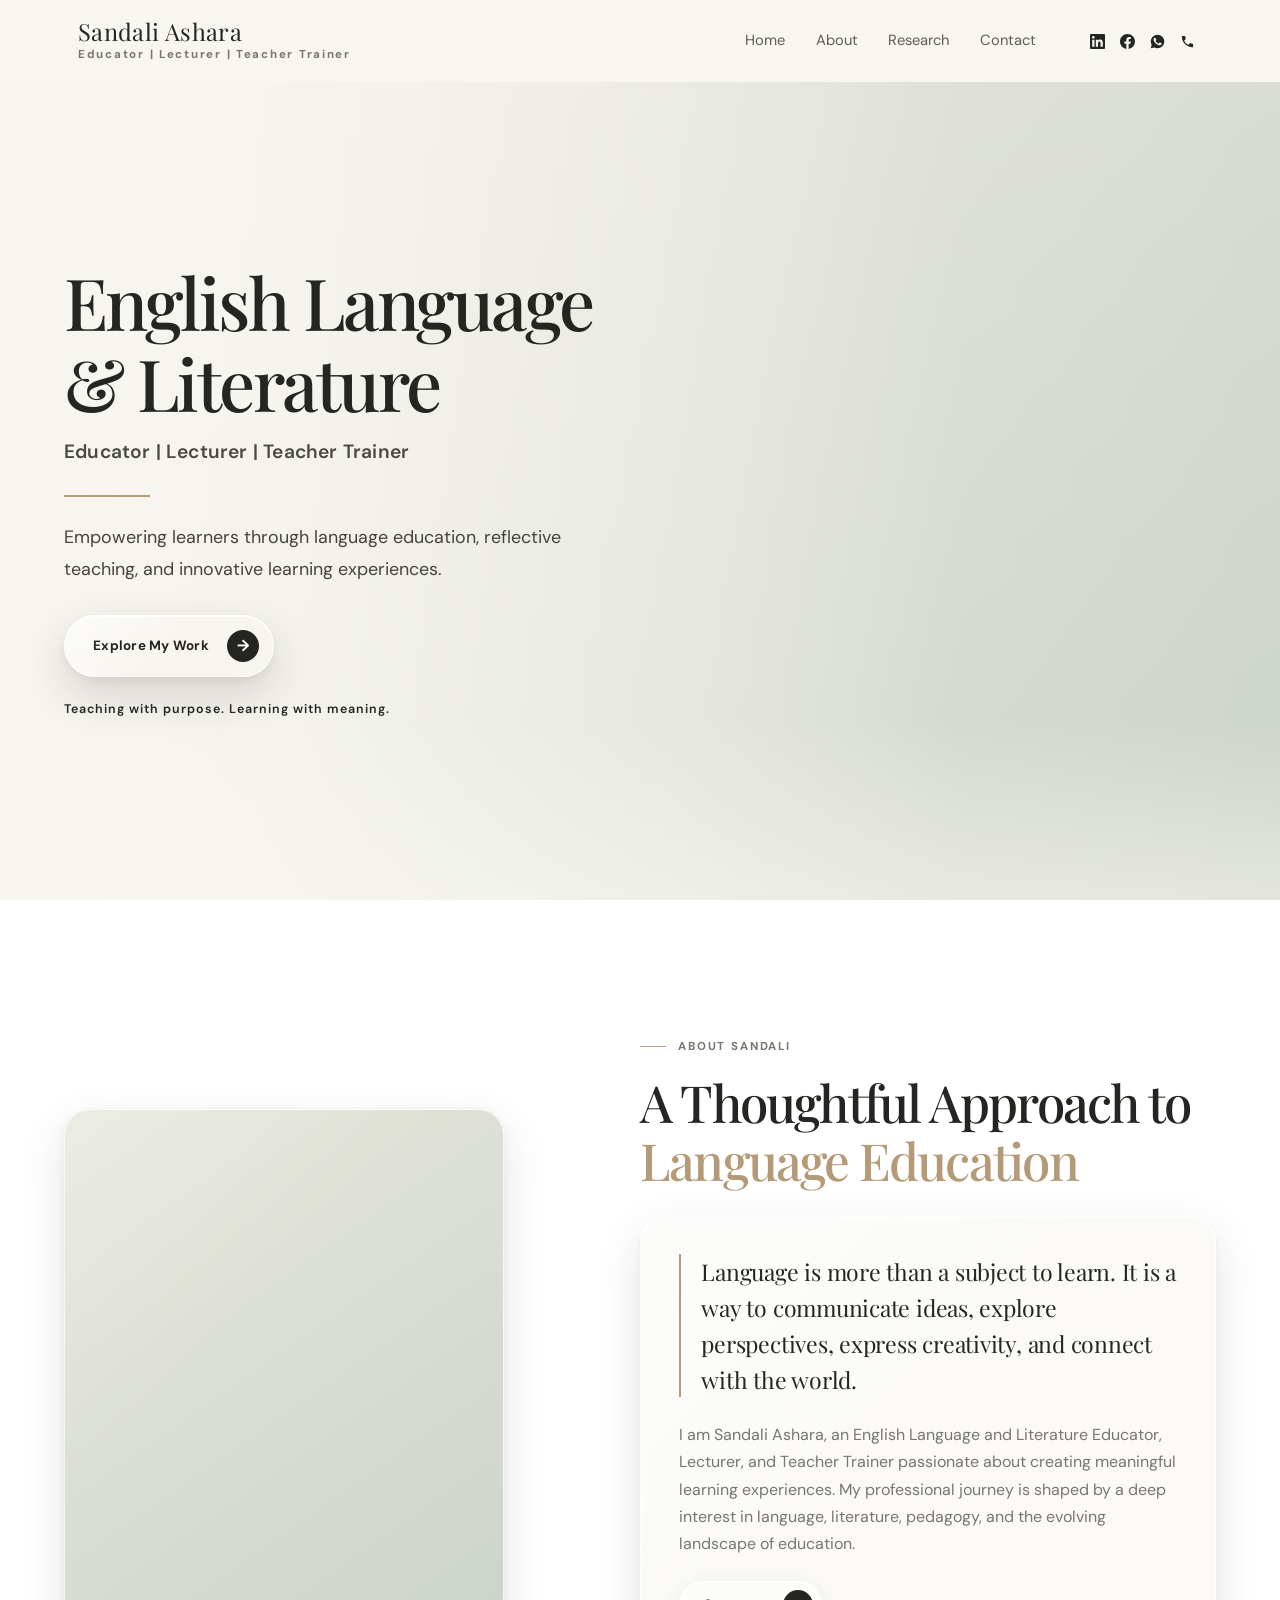
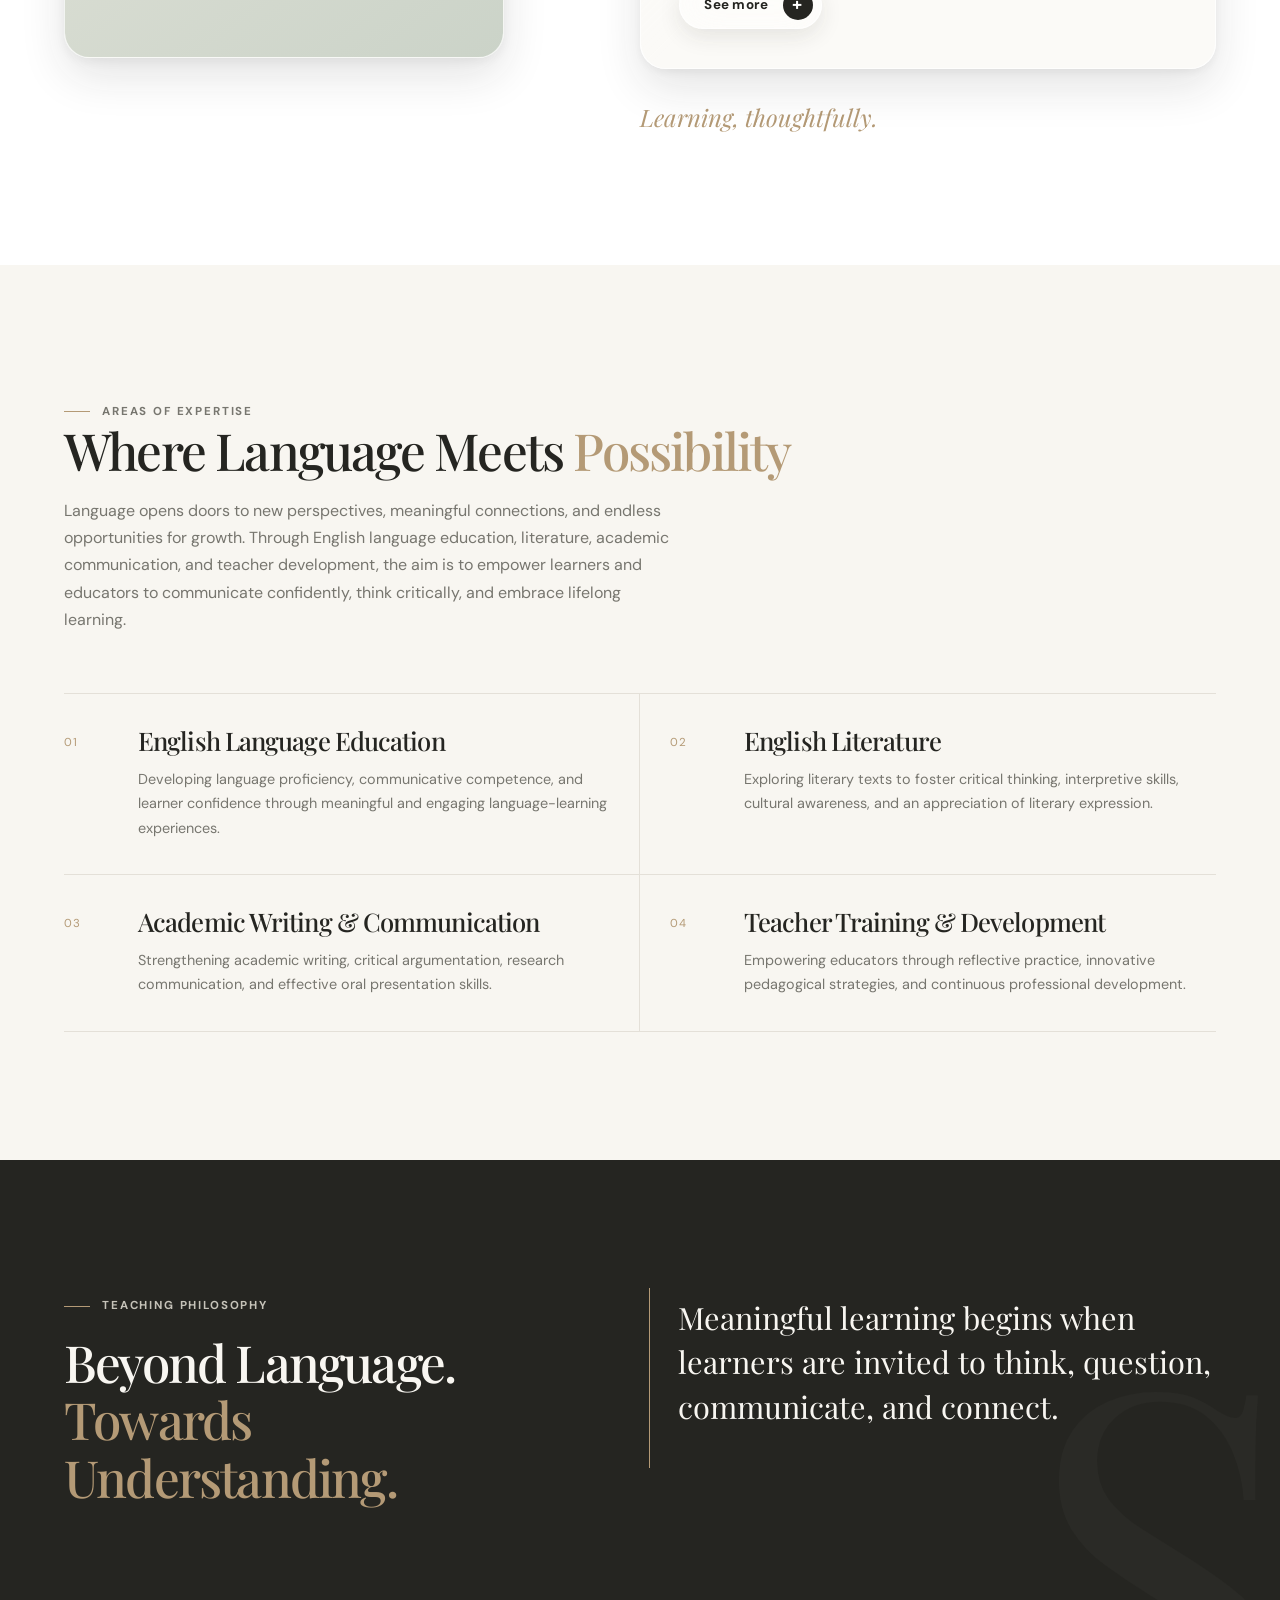
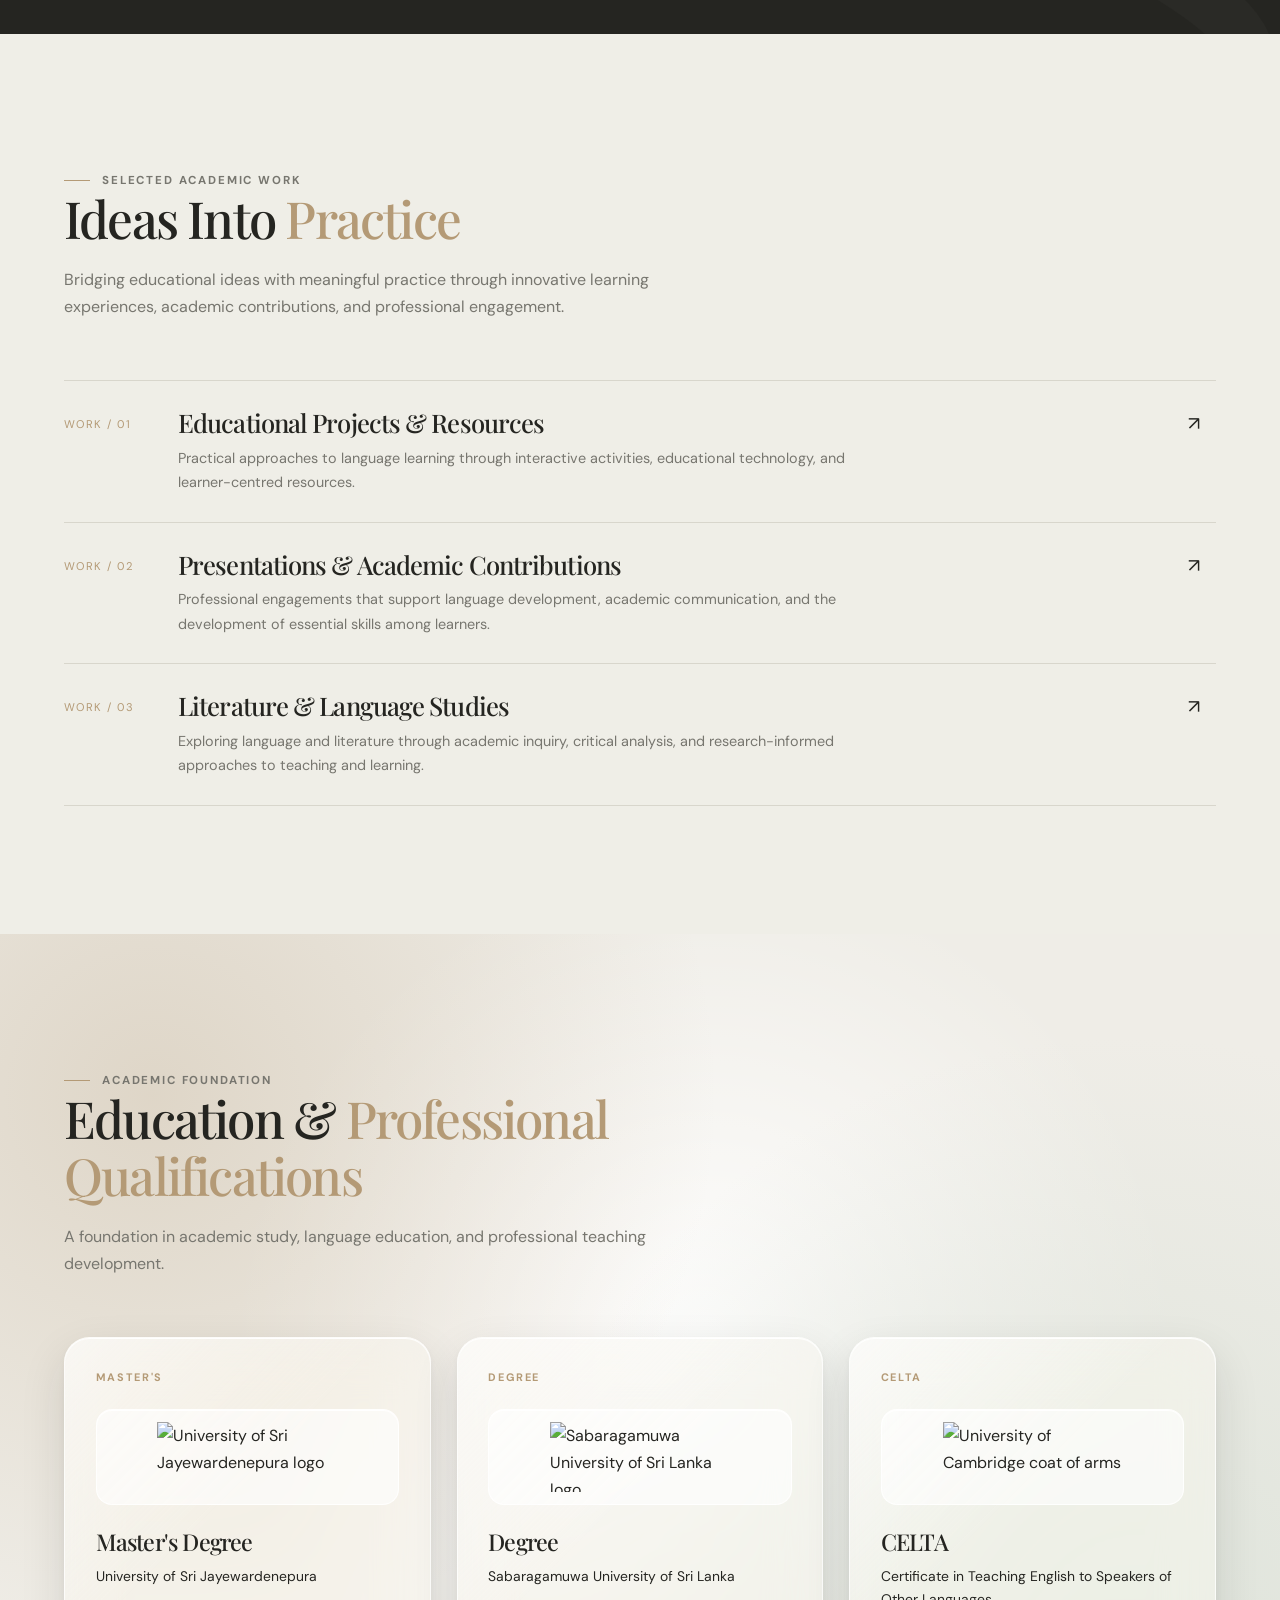
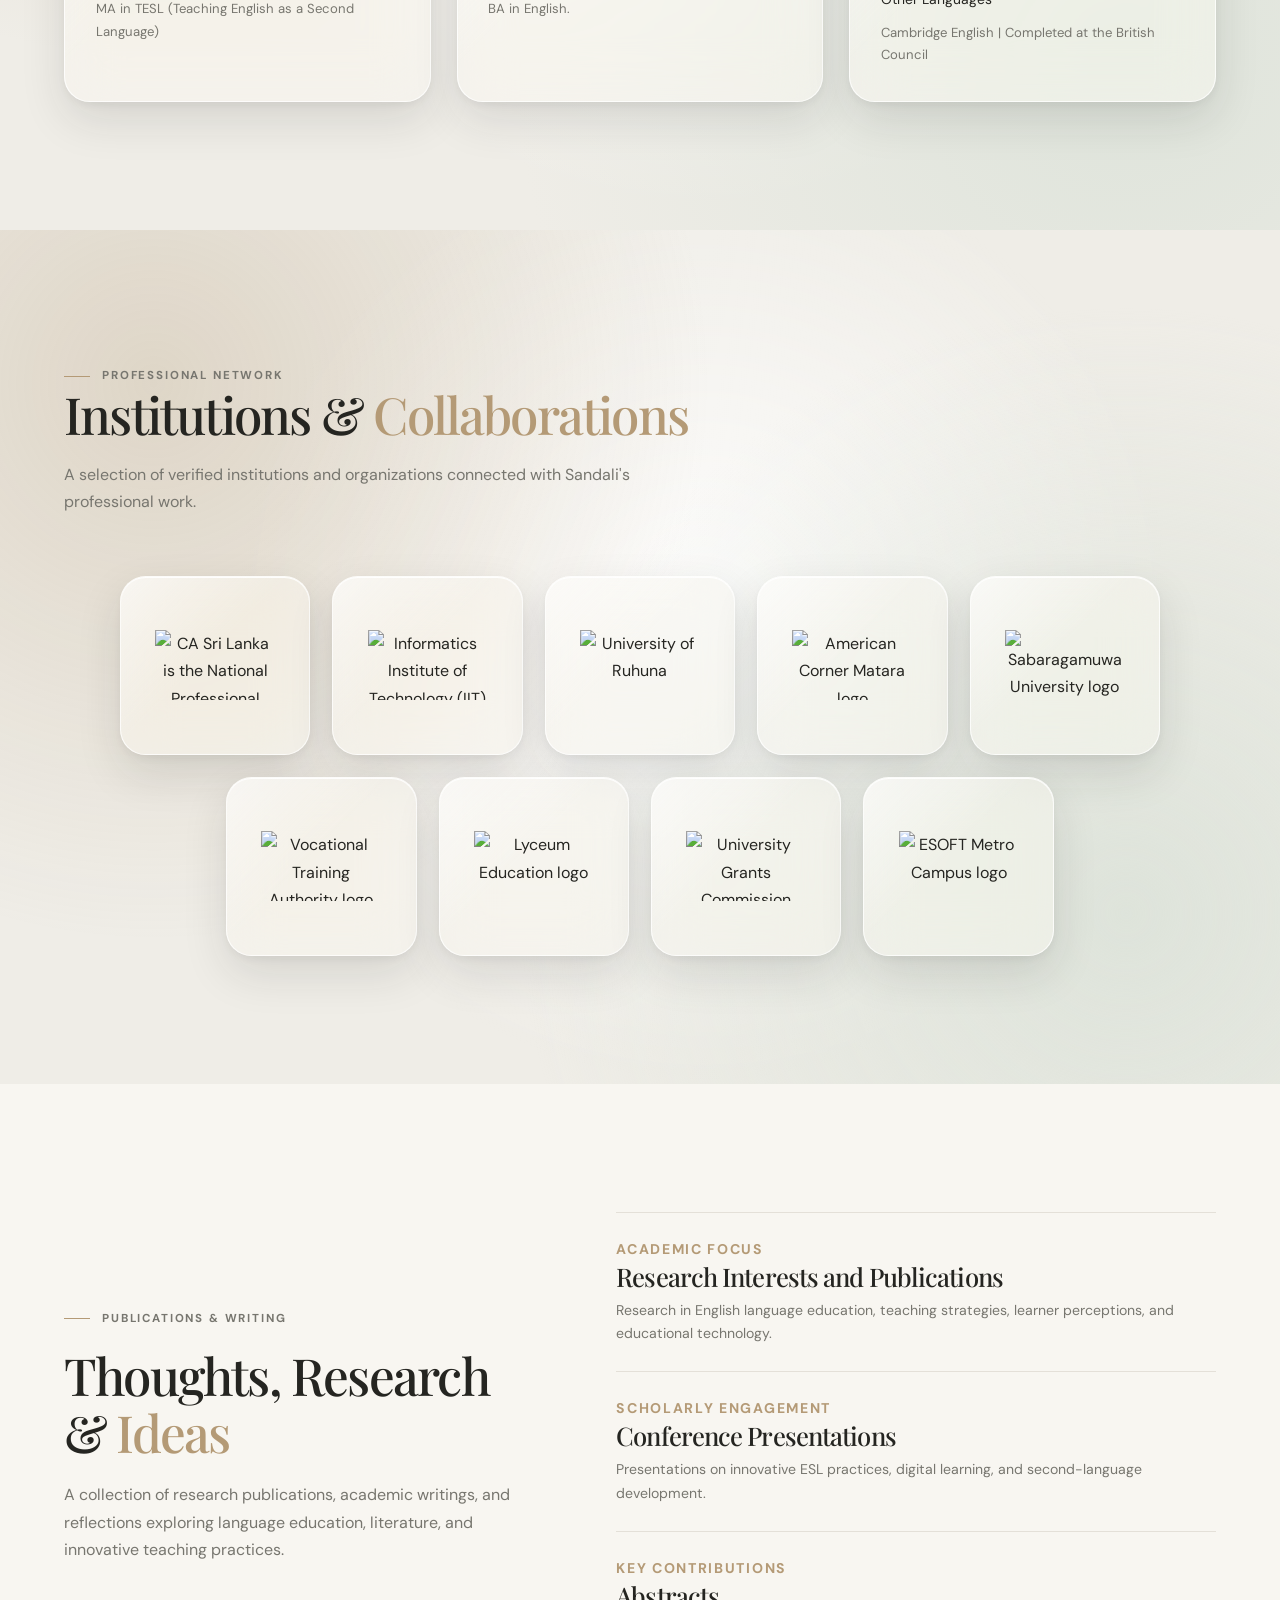
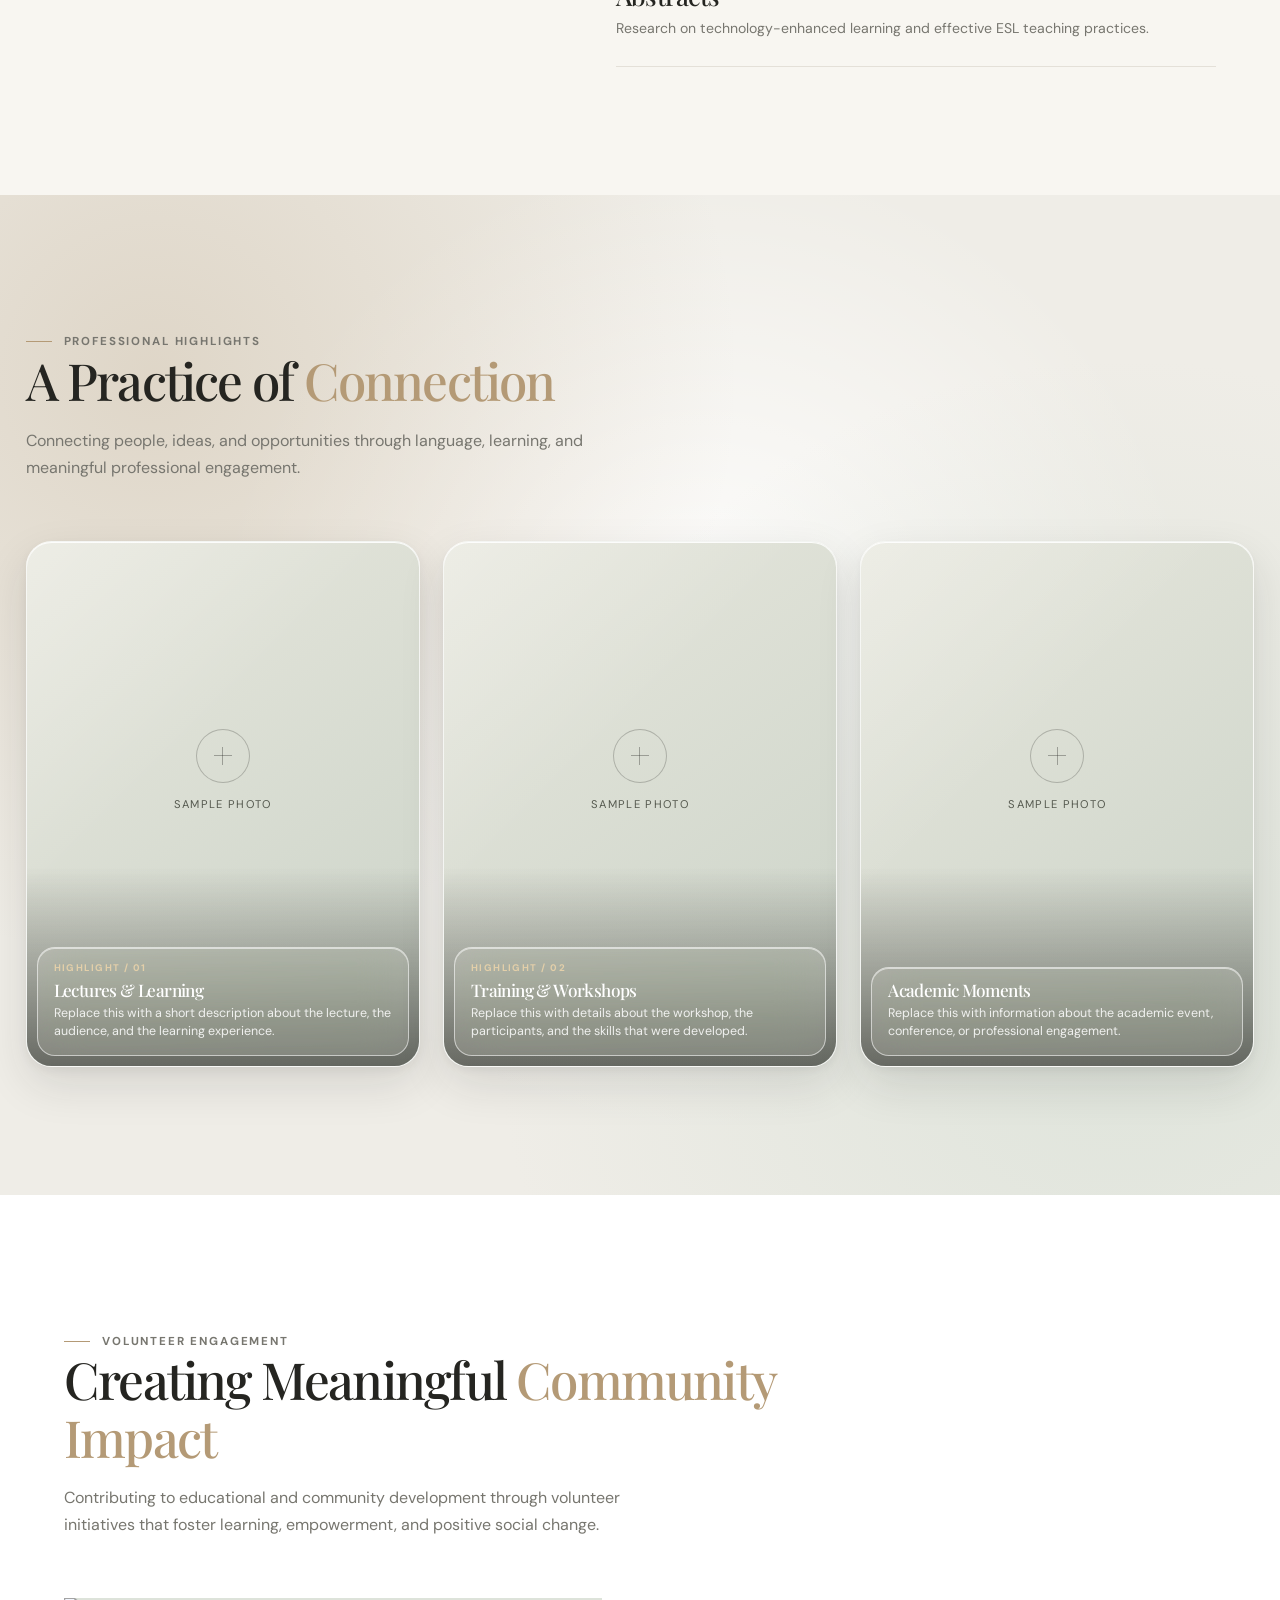
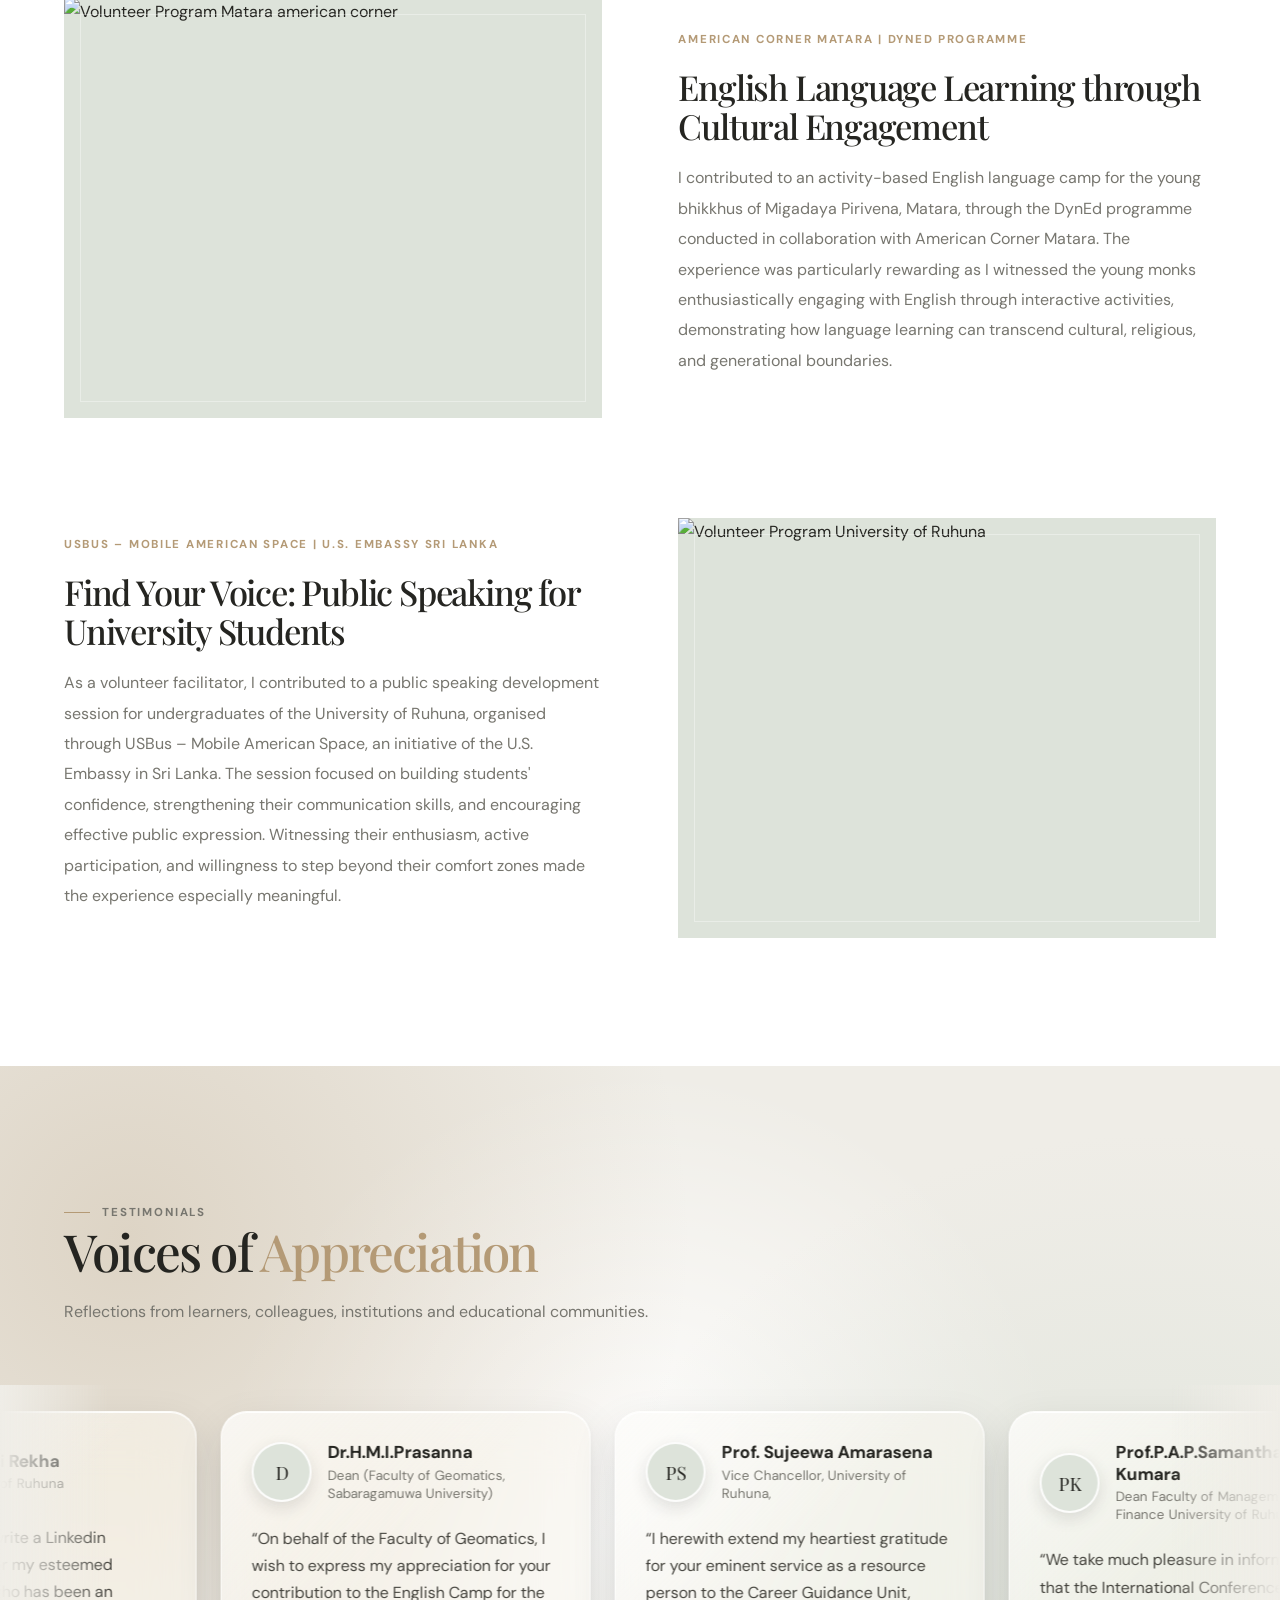
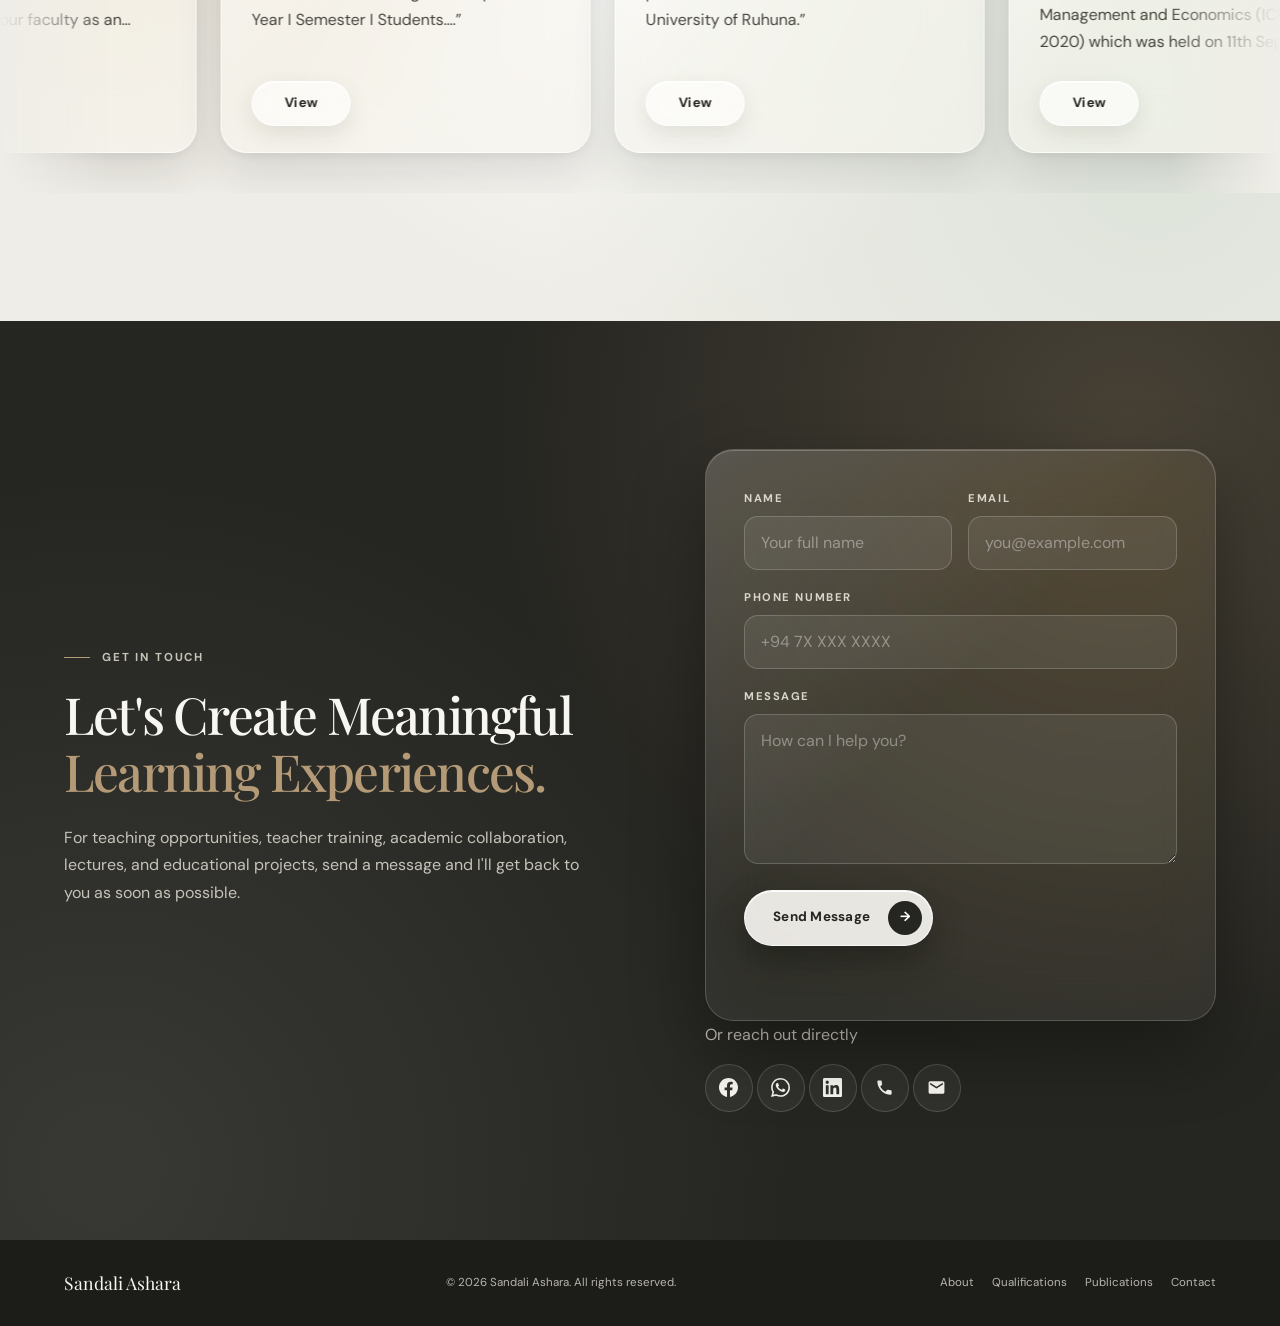
==== commit b0df499a: "Your commit message here" ====
--- a/index.html
+++ b/index.html
@@ -1,26 +1,23 @@
 <!DOCTYPE html>
 <html lang="en">
 <head>
-
-
   <!-- Google tag (gtag.js) -->
-<script async src="https://www.googletagmanager.com/gtag/js?id=G-GMGGY9VG9R"></script>
-<script>
-  window.dataLayer = window.dataLayer || [];
-  function gtag(){dataLayer.push(arguments);}
-  gtag('js', new Date());
-
-  gtag('config', 'G-GMGGY9VG9R');
-</script>
+  <script async src="https://www.googletagmanager.com/gtag/js?id=G-GMGGY9VG9R"></script>
+  <script>
+    window.dataLayer = window.dataLayer || [];
+    function gtag(){dataLayer.push(arguments);}
+    gtag('js', new Date());
+    gtag('config', 'G-GMGGY9VG9R');
+  </script>
 
   <meta charset="UTF-8">
   <meta name="viewport" content="width=device-width, initial-scale=1.0">
   <meta name="theme-color" content="#F8F6F1">
-  
+
   <title>Sandali Ashara | English Language Educator & Lecturer</title>
   <meta name="description" content="Explore Sandali Ashara's professional profile in English language education, teaching, teacher training, English literature, and academic work.">
-  <!-- EDIT HERE: Replace with the published website URL and social sharing image. -->
-  <link rel="canonical" href="https://www.sandaliashara.com/" />
+  <link rel="canonical" href="https://www.sandaliashara.com/">
+
   <meta property="og:type" content="website">
   <meta property="og:title" content="Sandali Ashara | English Language Educator & Lecturer">
   <meta property="og:description" content="Empowering learners through language education, reflective teaching, and innovative learning experiences.">
@@ -28,163 +25,288 @@
   <meta property="og:image" content="https://imag.sandaliashara.com/asset/Sandali_Ashara_social_Banner.avif">
   <link rel="icon" type="image/png" href="https://imag.sandaliashara.com/asset/SA_iconfavilcon.png">
 
-  <!-- External fonts are optional; system fallbacks are provided below. -->
   <link rel="preconnect" href="https://fonts.googleapis.com">
   <link rel="preconnect" href="https://fonts.gstatic.com" crossorigin>
   <link href="https://fonts.googleapis.com/css2?family=DM+Sans:wght@400;500;600;700&family=Playfair+Display:wght@400;500;600;700&display=swap" rel="stylesheet">
 
   <style>
-    /* =========================================================
-       1. DESIGN TOKENS — edit these values to change the theme
-       ========================================================= */
-    :root {
-      --ivory: #F8F6F1;
-      --charcoal: #252521;
-      --champagne: #B49A76;
-      --sage: #DDE3DA;
-      --muted: #77766F;
-      --border: #E4E0D8;
-      --white: #FFFFFF;
-      --serif: "Playfair Display", Georgia, "Times New Roman", serif;
-      --sans: "DM Sans", Arial, sans-serif;
-      --container: 1180px;
-      --gutter: clamp(20px, 5vw, 76px);
-      --section-space: clamp(76px, 10vw, 142px);
-      --ease: cubic-bezier(.22, .61, .36, 1);
-      --duration: 650ms;
-      --shadow: 0 22px 70px rgba(37, 37, 33, .10);
-    }
-
-    *, *::before, *::after { box-sizing: border-box; }
-    html { scroll-behavior: smooth; scroll-padding-top: 90px; }
-    body {
-      margin: 0;
-      background: var(--ivory);
-      color: var(--charcoal);
-      font-family: var(--sans);
-      font-size: 16px;
-      line-height: 1.7;
-      -webkit-font-smoothing: antialiased;
-      text-rendering: optimizeLegibility;
-    }
-    body.menu-open { overflow: hidden; }
-    img { display: block; max-width: 100%; }
-    a { color: inherit; text-decoration: none; }
-    button, input, textarea { font: inherit; }
-    button, a { -webkit-tap-highlight-color: transparent; }
-    button { color: inherit; }
-    ::selection { background: var(--sage); color: var(--charcoal); }
-    :focus-visible { outline: 3px solid var(--champagne); outline-offset: 4px; }
-    .container { width: min(var(--container), calc(100% - var(--gutter) * 2)); margin-inline: auto; }
-    .section { padding-block: var(--section-space); }
-    .section--compact { padding-block: clamp(54px, 7vw, 88px); }
-    .eyebrow {
-      display: inline-flex; align-items: center; gap: 12px;
-      margin: 0 0 18px; color: var(--muted); font-size: .72rem;
-      font-weight: 700; letter-spacing: .16em; text-transform: uppercase;
-    }
-    .eyebrow::before { content: ""; width: 26px; height: 1px; background: var(--champagne); }
-    h1, h2, h3, p { margin-top: 0; }
-    h1, h2, h3 { font-family: var(--serif); font-weight: 500; line-height: 1.12; letter-spacing: -.035em; }
-    h1 { font-size: clamp(2.6rem, 5.5vw, 5.65rem); }
-    h2 { font-size: clamp(2.2rem, 4vw, 4.1rem); }
-    h3 { font-size: clamp(1.35rem, 2vw, 1.8rem); }
-    p { color: var(--muted); }
-    .section-heading { max-width: 760px; margin-bottom: clamp(32px, 5vw, 60px); }
-    .section-heading h2 { margin-bottom: 18px; }
-    .section-heading p { max-width: 620px; margin-bottom: 0; }
-    .accent { color: var(--champagne); }
-    .fine-rule { width: 72px; height: 2px; margin: 26px 0; background: var(--champagne); transform-origin: left; }
-    .text-link {
-      display: inline-flex; align-items: center; gap: 12px; font-size: .88rem;
-      font-weight: 700; letter-spacing: .01em; padding: 8px 0;
-    }
-    .text-link .arrow { display: inline-block; transition: transform 250ms var(--ease); }
-    .text-link:hover .arrow { transform: translate(4px, -2px); }
-    .button {
-      display: inline-flex; justify-content: center; align-items: center; gap: 22px;
-      min-height: 54px; padding: 14px 22px; border: 1px solid var(--charcoal);
-      background: var(--charcoal); color: var(--white); font-size: .84rem;
-      font-weight: 700; letter-spacing: .02em; transition: background 250ms var(--ease),
-      color 250ms var(--ease), border-color 250ms var(--ease), transform 250ms var(--ease);
-    }
-    .button .arrow { transition: transform 250ms var(--ease); font-size: 1.1rem; }
-    .button:hover { background: transparent; color: var(--charcoal); transform: translateY(-2px); }
-    .button:hover .arrow { transform: translateX(4px); }
-    .button--light { background: var(--ivory); color: var(--charcoal); border-color: var(--ivory); }
-    .button--light:hover { background: transparent; color: var(--ivory); border-color: rgba(255,255,255,.55); }
-    .sr-only { position: absolute; width: 1px; height: 1px; padding: 0; margin: -1px; overflow: hidden; clip: rect(0,0,0,0); white-space: nowrap; border: 0; }
-
-    /* =========================================================
-       2. HEADER & NAVIGATION
-       ========================================================= */
-    .site-header {
-      position: sticky; top: 0; z-index: 1000; background: rgba(248,246,241,.94);
-      border-bottom: 1px solid transparent; backdrop-filter: blur(16px);
-      transition: border-color 250ms ease, box-shadow 250ms ease, background 250ms ease;
-    }
-    .site-header.is-scrolled { border-color: var(--border); box-shadow: 0 8px 28px rgba(37,37,33,.045); }
-    .header-inner { min-height: 82px; display: flex; align-items: center; justify-content: space-between; gap: 28px; }
-    .brand { display: inline-flex; flex-direction: column; gap: 1px; flex-shrink: 0; }
-    .brand-name { font-family: var(--serif); font-size: 1.48rem; letter-spacing: .015em; line-height: 1.1; }
-    .brand-tag { color: var(--muted); font-size: .72rem; font-weight: 700; letter-spacing: .15em; }
-    .desktop-nav { display: flex; align-items: center; gap: clamp(15px, 2vw, 29px); margin-left: auto; }
-    .nav-link { position: relative; padding: 10px 0; font-size: .76rem; color: #5f5d56; white-space: nowrap; }
-    .nav-link::after { position: absolute; content: ""; left: 0; right: 100%; bottom: 4px; height: 1px; background: var(--champagne); transition: right 250ms var(--ease); }
-    .nav-link:hover::after, .nav-link[aria-current="page"]::after { right: 0; }
-    .header-socials { display: flex; align-items: center; gap: 0; margin-left: 18px; }
-    .icon-link {
-  width: 30px; height: 30px; display: inline-grid; place-items: center; border: 1px solid transparent;
-  border-radius: 50%; color: var(--charcoal); transition: background 220ms ease, border-color 220ms ease, transform 220ms ease;
-}
-    .icon-link:hover { background: var(--white); border-color: var(--border); transform: translateY(-2px); }
-    .icon-link svg { width: 15px; height: 15px; fill: currentColor; stroke: none; }
-    .icon-link:hover { color: var(--champagne); }
-    .menu-toggle { display: none; width: 44px; height: 44px; background: transparent; border: 1px solid var(--border); cursor: pointer; }
-    .menu-toggle span { display: block; width: 18px; height: 1px; background: var(--charcoal); margin: 5px auto; transition: transform 220ms ease; }
-
-
 /* =========================================================
-   HERO BANNER: full-bleed image + gradient overlay
+   TABLE OF CONTENTS
+   1.  Design tokens
+   2.  Base & utilities
+   3.  Header & navigation
+   4.  Hero
+   5.  About
+   6.  Expertise
+   7.  Teaching philosophy
+   8.  Selected academic work
+   9.  Qualifications
+   10. Collaborations
+   11. Publications
+   12. Gallery
+   13. Volunteer work
+   14. Testimonials
+   15. Contact
+   16. Footer
+   17. Scroll reveal
+   18. Reduced motion
    ========================================================= */
+
+/* ========== 1. DESIGN TOKENS ========== */
+:root {
+  --ivory: #F8F6F1;
+  --charcoal: #252521;
+  --champagne: #B49A76;
+  --sage: #DDE3DA;
+  --muted: #77766F;
+  --border: #E4E0D8;
+  --white: #FFFFFF;
+  --serif: "Playfair Display", Georgia, "Times New Roman", serif;
+  --sans: "DM Sans", Arial, sans-serif;
+  --container: 1180px;
+  --gutter: clamp(20px, 5vw, 76px);
+  --section-space: clamp(76px, 10vw, 142px);
+  --ease: cubic-bezier(.22, .61, .36, 1);
+  --duration: 650ms;
+
+  /* Shared "glass" effect */
+  --glass-bg: rgba(248, 246, 241, .58);
+  --glass-border: 1px solid rgba(255, 255, 255, .75);
+  --glass-blur: blur(26px) saturate(180%);
+  --glass-shadow: 0 18px 45px rgba(37, 37, 33, .12), 0 4px 10px rgba(37, 37, 33, .05), inset 0 1px 0 rgba(255, 255, 255, .9);
+  --glass-shadow-hover: 0 30px 70px rgba(37, 37, 33, .18), 0 8px 18px rgba(37, 37, 33, .07), inset 0 1px 0 #fff;
+  --soft-backdrop:
+    radial-gradient(circle at 12% 18%, rgba(180, 154, 118, .28), transparent 42%),
+    radial-gradient(circle at 88% 80%, rgba(221, 227, 218, .95), transparent 46%),
+    radial-gradient(circle at 55% 45%, rgba(255, 255, 255, .9), transparent 55%),
+    #EFEDE7;
+}
+@media (max-width: 900px) { :root { --section-space: 88px; } }
+@media (max-width: 620px) { :root { --gutter: 22px; --section-space: 74px; } }
+
+/* ========== 2. BASE & UTILITIES ========== */
+*, *::before, *::after { box-sizing: border-box; }
+html { scroll-behavior: smooth; scroll-padding-top: 90px; }
+body {
+  margin: 0;
+  background: var(--ivory);
+  color: var(--charcoal);
+  font-family: var(--sans);
+  font-size: 16px;
+  line-height: 1.7;
+  -webkit-font-smoothing: antialiased;
+  text-rendering: optimizeLegibility;
+}
+body.menu-open { overflow: hidden; }
+img { display: block; max-width: 100%; }
+a { color: inherit; text-decoration: none; }
+button, input, textarea { font: inherit; }
+button, a { -webkit-tap-highlight-color: transparent; }
+button { color: inherit; }
+::selection { background: var(--sage); color: var(--charcoal); }
+:focus-visible { outline: 3px solid var(--champagne); outline-offset: 4px; }
+
+h1, h2, h3, p { margin-top: 0; }
+h1, h2, h3 { font-family: var(--serif); font-weight: 500; line-height: 1.12; letter-spacing: -.035em; }
+h1 { font-size: clamp(2.6rem, 5.5vw, 5.65rem); }
+h2 { font-size: clamp(2.2rem, 4vw, 4.1rem); }
+h3 { font-size: clamp(1.35rem, 2vw, 1.8rem); }
+p { color: var(--muted); }
+
+.container { width: min(var(--container), calc(100% - var(--gutter) * 2)); margin-inline: auto; }
+.section { padding-block: var(--section-space); }
+.accent { color: var(--champagne); }
+.eyebrow {
+  display: inline-flex; align-items: center; gap: 12px;
+  margin: 0 0 18px; color: var(--muted); font-size: .72rem;
+  font-weight: 700; letter-spacing: .16em; text-transform: uppercase;
+}
+.eyebrow::before { content: ""; width: 26px; height: 1px; background: var(--champagne); }
+.section-heading { max-width: 760px; margin-bottom: clamp(32px, 5vw, 60px); }
+.section-heading h2 { margin-bottom: 18px; }
+.section-heading p { max-width: 620px; margin-bottom: 0; }
+@media (max-width: 620px) { .section-heading { margin-bottom: 34px; } }
+
+.button {
+  display: inline-flex; justify-content: center; align-items: center; gap: 22px;
+  min-height: 54px; padding: 14px 22px; border: 1px solid var(--charcoal);
+  background: var(--charcoal); color: var(--white); font-size: .84rem;
+  font-weight: 700; letter-spacing: .02em;
+  transition: background 250ms var(--ease), color 250ms var(--ease), border-color 250ms var(--ease), transform 250ms var(--ease);
+}
+.button .arrow { transition: transform 250ms var(--ease); font-size: 1.1rem; }
+.button:hover { background: transparent; color: var(--charcoal); transform: translateY(-2px); }
+.button:hover .arrow { transform: translateX(4px); }
+
+/* ========== 3. HEADER & NAVIGATION ========== */
+.site-header {
+  position: sticky; top: 0; z-index: 1000;
+  background: transparent;
+  transition: top 450ms var(--ease);
+}
+/* The glass layer lives on a pseudo-element so the fixed mobile menu is not trapped by backdrop-filter */
+.site-header::before {
+  content: "";
+  position: absolute; z-index: -1;
+  top: 0; bottom: 0; left: 0; right: 0;
+  background: rgba(248, 246, 241, .94);
+  border: 1px solid transparent;
+  border-radius: 0;
+  transition:
+    left 450ms var(--ease), right 450ms var(--ease), top 450ms var(--ease), bottom 450ms var(--ease),
+    border-radius 450ms var(--ease), background 450ms var(--ease), border-color 450ms var(--ease), box-shadow 450ms var(--ease);
+}
+.site-header.is-scrolled .header-inner { animation: header-pop 520ms var(--ease); }
+@keyframes header-pop {
+  from { transform: translateY(-8px) scale(.985); opacity: .6; }
+  to   { transform: translateY(0) scale(1); opacity: 1; }
+}
+
+.header-inner { min-height: 82px; display: flex; align-items: center; justify-content: space-between; gap: 28px; }
+.brand { display: inline-flex; flex-direction: column; gap: 1px; flex-shrink: 0; }
+.brand-name { font-family: var(--serif); font-size: 1.48rem; letter-spacing: .015em; line-height: 1.1; }
+.brand-tag { color: var(--muted); font-size: .72rem; font-weight: 700; letter-spacing: .15em; }
+
+.desktop-nav { display: flex; align-items: center; gap: clamp(18px, 2.4vw, 34px); margin-left: auto; }
+.nav-link { position: relative; padding: 10px 0; color: #5f5d56; white-space: nowrap; }
+.nav-link::after {
+  position: absolute; content: ""; left: 0; right: 100%; bottom: 4px; height: 1px;
+  background: var(--champagne); transition: right 250ms var(--ease);
+}
+.nav-link:hover::after, .nav-link[aria-current="page"]::after { right: 0; }
+
+.header-socials { display: flex; align-items: center; gap: 0; margin-left: 18px; }
+.icon-link {
+  width: 30px; height: 30px; display: inline-grid; place-items: center;
+  border: 1px solid transparent; border-radius: 50%; color: var(--charcoal);
+  transition: background 220ms ease, border-color 220ms ease, color 220ms ease, transform 220ms ease;
+}
+.icon-link:hover { background: var(--white); border-color: var(--border); color: var(--champagne); transform: translateY(-2px); }
+.icon-link svg { width: 15px; height: 15px; fill: currentColor; stroke: none; }
+
+.menu-toggle { display: none; width: 44px; height: 44px; background: transparent; border: 1px solid var(--border); cursor: pointer; }
+.menu-toggle span { display: block; width: 18px; height: 1px; background: var(--charcoal); margin: 5px auto; transition: transform 300ms var(--ease); }
+.nav-socials { display: none; }
+
+@media (max-width: 1100px) {
+  .header-inner { gap: 18px; }
+  .header-socials { gap: 3px; }
+}
+
+/* Desktop: full-width bar that becomes a floating glass pill on scroll */
+@media (min-width: 901px) {
+  .desktop-nav .nav-link { font-size: .92rem; }
+  .site-header::before { backdrop-filter: blur(16px); -webkit-backdrop-filter: blur(16px); }
+  .site-header.is-scrolled { top: 12px; }
+  .site-header.is-scrolled::before {
+    left: max(16px, calc((100% - 1240px) / 2));
+    right: max(16px, calc((100% - 1240px) / 2));
+    bottom: -2px;
+    background: var(--glass-bg);
+    border-color: rgba(255, 255, 255, .7);
+    border-radius: 999px;
+    backdrop-filter: var(--glass-blur); -webkit-backdrop-filter: var(--glass-blur);
+    box-shadow: 0 18px 50px rgba(37, 37, 33, .14), inset 0 1px 0 rgba(255, 255, 255, .85);
+  }
+  .header-inner { padding-inline: 14px; transition: padding 450ms var(--ease); }
+  .site-header.is-scrolled .header-inner { padding-inline: 34px; }
+}
+
+/* Mobile / tablet: floating glass header + glass menu card */
+@media (max-width: 900px) {
+  .site-header::before { backdrop-filter: blur(20px) saturate(180%); -webkit-backdrop-filter: blur(20px) saturate(180%); }
+  .site-header.is-scrolled { top: 10px; }
+  .site-header.is-scrolled::before {
+    left: 12px; right: 12px; bottom: -2px;
+    background: var(--glass-bg);
+    border-color: rgba(255, 255, 255, .7);
+    border-radius: 14px;
+    backdrop-filter: var(--glass-blur); -webkit-backdrop-filter: var(--glass-blur);
+    box-shadow: 0 14px 40px rgba(37, 37, 33, .14), inset 0 1px 0 rgba(255, 255, 255, .85);
+  }
+  .header-inner { min-height: 74px; padding-inline: 4px; transition: padding 450ms var(--ease); }
+  .site-header.is-scrolled .header-inner { padding-inline: 18px; }
+
+  .header-socials { display: none; }
+  .menu-toggle { display: block; margin-left: auto; }
+  .menu-toggle[aria-expanded="true"] span:first-child { transform: translateY(3px) rotate(45deg); }
+  .menu-toggle[aria-expanded="true"] span:last-child { transform: translateY(-3px) rotate(-45deg); }
+
+  .desktop-nav {
+    display: flex; position: fixed; left: 14px; right: 14px; bottom: auto;
+    padding: 10px 24px 22px; margin: 0;
+    flex-direction: column; align-items: stretch; gap: 0; overflow-y: auto;
+    border: 1px solid rgba(255, 255, 255, .65);
+    border-radius: 26px;
+    background: var(--glass-bg);
+    backdrop-filter: blur(30px) saturate(190%); -webkit-backdrop-filter: blur(30px) saturate(190%);
+    box-shadow: 0 24px 60px rgba(37, 37, 33, .18), inset 0 1px 0 rgba(255, 255, 255, .8);
+    opacity: 0; visibility: hidden; pointer-events: none;
+    transform: translateY(-14px) scale(.97); transform-origin: top right;
+    transition: opacity 320ms var(--ease), transform 420ms var(--ease), visibility 0s linear 420ms;
+  }
+  .desktop-nav.is-open {
+    opacity: 1; visibility: visible; pointer-events: auto;
+    transform: translateY(0) scale(1);
+    transition: opacity 320ms var(--ease), transform 420ms var(--ease), visibility 0s;
+  }
+  .site-header .desktop-nav { top: 84px; max-height: calc(100vh - 104px); max-height: calc(100dvh - 104px); }
+  .site-header.is-scrolled .desktop-nav { top: 98px; max-height: calc(100vh - 118px); max-height: calc(100dvh - 118px); }
+
+  .desktop-nav .nav-link {
+    padding: 15px 0; font-size: 1rem !important; text-align: center;
+    border-bottom: 1px solid rgba(37, 37, 33, .08);
+    opacity: 0; transform: translateY(10px);
+    transition: opacity 400ms var(--ease), transform 400ms var(--ease);
+  }
+  .nav-link::after { display: none; }
+  .desktop-nav.is-open .nav-link { opacity: 1; transform: none; }
+  .desktop-nav.is-open .nav-link:nth-child(1) { transition-delay: 80ms; }
+  .desktop-nav.is-open .nav-link:nth-child(2) { transition-delay: 130ms; }
+  .desktop-nav.is-open .nav-link:nth-child(3) { transition-delay: 180ms; }
+  .desktop-nav.is-open .nav-link:nth-child(4) { transition-delay: 230ms; }
+
+  .nav-socials {
+    display: flex; justify-content: center; align-items: center; gap: 10px;
+    margin-top: 10px; padding-top: 20px;
+    opacity: 0; transform: translateY(10px);
+    transition: opacity 400ms var(--ease), transform 400ms var(--ease);
+  }
+  .desktop-nav.is-open .nav-socials { opacity: 1; transform: none; transition-delay: 340ms; }
+  .nav-socials .icon-link { background: rgba(255, 255, 255, .55); border-color: rgba(255, 255, 255, .8); }
+}
+@media (max-width: 620px) {
+  body { font-size: 15px; }
+  .header-inner { min-height: 68px; gap: 10px; }
+  .brand-name { font-size: 1.1rem; }
+  .brand-tag { font-size: .5rem; }
+  .menu-toggle { width: 39px; height: 39px; flex-shrink: 0; }
+  .site-header .desktop-nav { top: 78px; max-height: calc(100vh - 98px); max-height: calc(100dvh - 98px); }
+  .site-header.is-scrolled .desktop-nav { top: 92px; max-height: calc(100vh - 112px); max-height: calc(100dvh - 112px); }
+}
+@media (max-width: 360px) { .brand-name { font-size: 1rem; } }
+
+/* ========== 4. HERO ========== */
 .hb {
-  position: relative;
-  isolation: isolate;
-  overflow: hidden;
-  display: flex;
-  align-items: center;
+  position: relative; isolation: isolate; overflow: hidden;
+  display: flex; align-items: center;
   min-height: calc(100vh - 82px);
   min-height: calc(100svh - 82px);
-  background: linear-gradient(145deg, #e7e7dd, #cbd3c8); /* sample placeholder colour */
+  background: linear-gradient(145deg, #e7e7dd, #cbd3c8);
 }
 .hb-media { position: absolute; inset: 0; z-index: -2; }
-.hb-media img {
-  width: 100%; height: 100%;
-  object-fit: cover;
-  object-position: 72% 25%;   /* move photo focus here */
-}
-
-/* Gradient: solid on the left for text, fades out so the photo shows on the right */
+.hb-media img { width: 100%; height: 100%; object-fit: cover; object-position: 72% 25%; }
+
+/* Solid on the left for text, fading out so the photo shows on the right */
 .hb::before {
-  content: "";
-  position: absolute; inset: 0; z-index: -1;
+  content: ""; position: absolute; inset: 0; z-index: -1;
   background:
     linear-gradient(90deg,
-      rgba(248,246,241,.97) 0%,
-      rgba(248,246,241,.90) 20%,
-      rgba(248,246,241,.50) 52%,
-      rgba(248,246,241,.08) 75%,
-      rgba(248,246,241,0) 100%),
-    linear-gradient(to top, rgba(248,246,241,.55) 0%, rgba(248,246,241,0) 22%);
-}
-
+      rgba(248, 246, 241, .97) 0%, rgba(248, 246, 241, .90) 20%, rgba(248, 246, 241, .50) 52%,
+      rgba(248, 246, 241, .08) 75%, rgba(248, 246, 241, 0) 100%),
+    linear-gradient(to top, rgba(248, 246, 241, .55) 0%, rgba(248, 246, 241, 0) 22%);
+}
 .hb-copy { padding-block: clamp(60px, 9vw, 120px); max-width: 600px; }
-.hb-kicker {
-  display: flex; align-items: center; gap: 12px; margin-bottom: 24px;
-  color: var(--charcoal); font-size: .74rem; font-weight: 700;
-  letter-spacing: .16em; text-transform: uppercase;
-}
-.hb-kicker::before { content: ""; width: 34px; height: 1px; background: var(--champagne); }
 .hb h1 { margin: 0; font-size: clamp(2.6rem, 5.6vw, 5.2rem); color: var(--charcoal); }
 .hb h1 .sub {
   display: block; margin-top: 16px;
@@ -194,915 +316,423 @@
 .hb-rule { width: 86px; height: 2px; background: var(--champagne); margin: 28px 0 24px; }
 .hb-desc { max-width: 500px; margin-bottom: 30px; font-size: clamp(1rem, 1.4vw, 1.14rem); line-height: 1.8; color: #45443e; }
 .hb-note { margin: 22px 0 0; font-size: .78rem; font-weight: 600; letter-spacing: .08em; color: var(--charcoal); }
+
 .hb-copy > * { animation: hero-enter 700ms var(--ease) both; }
 .hb-copy > *:nth-child(2) { animation-delay: 90ms; }
 .hb-copy > *:nth-child(3) { animation-delay: 150ms; }
 .hb-copy > *:nth-child(4) { animation-delay: 220ms; }
 .hb-copy > *:nth-child(5) { animation-delay: 280ms; }
-.hb-copy > *:nth-child(6) { animation-delay: 340ms; }
-
-/* Mobile: photo fills the section, text sits at the bottom on a vertical gradient */
-/* Mobile: text top-left, gradient strongest top-left and fading to bottom-right */
-/* Mobile: text top-left, gradient heavier on the left, lighter on the right */
-/* Mobile: text top-left (a bit lower), tighter line spacing */
+@keyframes hero-enter {
+  from { opacity: 0; transform: translateY(16px); }
+  to   { opacity: 1; transform: translateY(0); }
+}
+
+/* Hero button: glass pill */
+.hb .button.button--glass {
+  position: relative; overflow: hidden; isolation: isolate;
+  min-height: 54px; padding: 14px 14px 14px 28px; gap: 18px;
+  border-radius: 999px;
+  border: 1px solid rgba(255, 255, 255, .75);
+  background: var(--glass-bg);
+  backdrop-filter: var(--glass-blur); -webkit-backdrop-filter: var(--glass-blur);
+  color: var(--charcoal);
+  box-shadow: 0 18px 45px rgba(37, 37, 33, .16), 0 4px 10px rgba(37, 37, 33, .06), inset 0 1px 0 rgba(255, 255, 255, .9);
+  transition: transform 350ms var(--ease), box-shadow 350ms var(--ease), background 350ms var(--ease);
+}
+.hb .button.button--glass::before {
+  content: ""; position: absolute; inset: 0; z-index: -1; border-radius: inherit; pointer-events: none;
+  background: linear-gradient(135deg, rgba(255, 255, 255, .6) 0%, rgba(255, 255, 255, 0) 50%);
+}
+.hb .button.button--glass .arrow {
+  display: inline-grid; place-items: center; width: 32px; height: 32px;
+  border-radius: 50%; background: var(--charcoal); color: var(--white);
+  font-size: 1rem; line-height: 1;
+  transition: transform 350ms var(--ease), background 350ms var(--ease);
+}
+@media (hover: hover) {
+  .hb .button.button--glass:hover {
+    background: rgba(255, 255, 255, .78); color: var(--charcoal); transform: translateY(-3px);
+    box-shadow: 0 26px 60px rgba(37, 37, 33, .2), 0 8px 18px rgba(37, 37, 33, .08), inset 0 1px 0 #fff;
+  }
+  .hb .button.button--glass:hover .arrow { transform: translateX(3px); background: var(--champagne); }
+}
+.hb .button.button--glass:active {
+  transform: scale(.95);
+  box-shadow: 0 8px 20px rgba(37, 37, 33, .14), inset 0 1px 0 rgba(255, 255, 255, .9);
+  transition-duration: 120ms;
+}
+.hb .button.button--glass .ripple {
+  position: absolute; z-index: -1; width: 20px; height: 20px; margin: -10px 0 0 -10px;
+  border-radius: 50%; background: rgba(180, 154, 118, .45); pointer-events: none;
+  transform: scale(0); animation: glass-ripple 650ms var(--ease) forwards;
+}
+@keyframes glass-ripple { to { transform: scale(18); opacity: 0; } }
+
+/* Mobile: text top-left over a left-heavy gradient */
 @media (max-width: 760px) and (hover: none) {
   .hb { min-height: 640px; align-items: flex-start; }
   .hb-media img { object-position: 73% 80%; }
-
-
   .hb::before {
-    background:
-      linear-gradient(90deg,
-        rgba(248,246,241,.98) 0%,
-        rgba(248,246,241,.95) 40%,
-        rgba(248,246,241,.70) 62%,
-        rgba(248,246,241,.20) 82%,
-        rgba(248,246,241,0) 100%);
+    background: linear-gradient(90deg,
+      rgba(248, 246, 241, .98) 0%, rgba(248, 246, 241, .95) 40%, rgba(248, 246, 241, .70) 62%,
+      rgba(248, 246, 241, .20) 82%, rgba(248, 246, 241, 0) 100%);
   }
-  .hb-copy {
-    max-width: 78%;
-    text-align: left;
-    padding-top: 110px;      /* text pahalata genna: wadi karanna */
-    padding-bottom: 48px;
-  }
-  .hb h1 {
-    font-size: clamp(2.2rem, 9.5vw, 3.2rem);
-    line-height: 1.02;       /* heading line space adu */
-  }
-  .hb h1 .sub {
-    margin-top: 10px;        /* heading saha sub text athara gap eka adu */
-    line-height: 1.3;        /* sub text line space adu */
-  }
+  .hb-copy { max-width: 78%; text-align: left; padding-top: 110px; padding-bottom: 48px; }
+  .hb h1 { font-size: clamp(2.2rem, 9.5vw, 3.2rem); line-height: 1.02; }
+  .hb h1 .sub { margin-top: 10px; line-height: 1.3; }
   .hb-rule { margin: 20px 0 16px; }
-  .hb-desc { line-height: 1.55; margin-bottom: 54px; }  /* button eka pahalata */
+  .hb-desc { line-height: 1.55; margin-bottom: 54px; }
   .hb-note { margin-top: 16px; line-height: 1.4; }
 }
 
-
-/* =========================================================
-   HERO BUTTON: iPhone glass pill
-   ========================================================= */
-.hb .button.button--glass {
-  position: relative;
-  overflow: hidden;
-  isolation: isolate;
-  min-height: 54px;
-  padding: 14px 14px 14px 28px;
-  gap: 18px;
-  border-radius: 999px;
-  border: 1px solid rgba(255,255,255,.75);
-  background: rgba(248,246,241,.58);
-  backdrop-filter: blur(26px) saturate(180%);
-  -webkit-backdrop-filter: blur(26px) saturate(180%);
-  color: var(--charcoal);
-  box-shadow:
-    0 18px 45px rgba(37,37,33,.16),
-    0 4px 10px rgba(37,37,33,.06),
-    inset 0 1px 0 rgba(255,255,255,.9);
-  transition:
-    transform 350ms var(--ease),
-    box-shadow 350ms var(--ease),
-    background 350ms var(--ease);
-  -webkit-tap-highlight-color: transparent;
-}
-
-.hb .button.button--glass::before {
-  content: "";
-  position: absolute;
-  inset: 0;
-  z-index: -1;
-  border-radius: inherit;
-  background: linear-gradient(135deg, rgba(255,255,255,.6) 0%, rgba(255,255,255,0) 50%);
-  pointer-events: none;
-}
-
-.hb .button.button--glass .arrow {
-  display: inline-grid;
-  place-items: center;
-  width: 32px;
-  height: 32px;
-  border-radius: 50%;
-  background: var(--charcoal);
-  color: var(--white);
-  font-size: 1rem;
-  line-height: 1;
-  transition: transform 350ms var(--ease), background 350ms var(--ease);
-}
-
-@media (hover: hover) {
-  .hb .button.button--glass:hover {
-    background: rgba(255,255,255,.78);
-    color: var(--charcoal);
-    transform: translateY(-3px);
-    box-shadow:
-      0 26px 60px rgba(37,37,33,.2),
-      0 8px 18px rgba(37,37,33,.08),
-      inset 0 1px 0 rgba(255,255,255,1);
-  }
-  .hb .button.button--glass:hover .arrow {
-    transform: translateX(3px);
-    background: var(--champagne);
-  }
-}
-
-.hb .button.button--glass:active {
-  transform: scale(.95);
-  box-shadow:
-    0 8px 20px rgba(37,37,33,.14),
-    inset 0 1px 0 rgba(255,255,255,.9);
-  transition-duration: 120ms;
-}
-
-.hb .button.button--glass .ripple {
-  position: absolute;
-  z-index: -1;
-  width: 20px;
-  height: 20px;
-  margin: -10px 0 0 -10px;
-  border-radius: 50%;
-  background: rgba(180,154,118,.45);
-  pointer-events: none;
-  transform: scale(0);
-  animation: glass-ripple 650ms var(--ease) forwards;
-}
-@keyframes glass-ripple {
-  to { transform: scale(18); opacity: 0; }
-}
-
-@media (prefers-reduced-motion: reduce) {
-  .hb .button.button--glass .ripple { display: none; }
-}
-
-
-
-
-
-
-
-
-    /* =========================================================
-   4. ABOUT
-   ========================================================= */
+/* ========== 5. ABOUT ========== */
 .about-section { background: var(--white); }
-
 .about-grid {
-  display: grid;
-  grid-template-columns: .8fr 1fr;
-  gap: clamp(42px, 9vw, 125px);
-  align-items: center;
-}
-
+  display: grid; grid-template-columns: .8fr 1fr;
+  gap: clamp(42px, 9vw, 125px); align-items: center;
+}
 .about-visual { position: relative; max-width: 440px; }
-
-/* ---------- Photo ---------- */
 .about-photo {
-  position: relative;
-  aspect-ratio: 4 / 5;
-  overflow: hidden;
-  isolation: isolate;
+  position: relative; aspect-ratio: 4 / 5; overflow: hidden; isolation: isolate;
   border-radius: clamp(18px, 2vw, 28px);
   background: linear-gradient(145deg, #e7e7dd, #cbd3c8);
-  border: 1px solid rgba(255,255,255,.75);
-  box-shadow:
-    0 18px 45px rgba(37,37,33,.12),
-    0 4px 10px rgba(37,37,33,.05),
-    inset 0 1px 0 rgba(255,255,255,.9);
+  border: 1px solid rgba(255, 255, 255, .75);
+  box-shadow: var(--glass-shadow);
 }
 .about-photo img {
-  position: absolute;
-  inset: 0;
-  width: 100%;
-  height: 100%;
-  object-fit: cover;
-  object-position: center top;
+  position: absolute; inset: 0; width: 100%; height: 100%;
+  object-fit: cover; object-position: center top;
   transition: transform 900ms var(--ease);
 }
 .about-photo::after {
-  content: "";
-  position: absolute;
-  inset: 0;
-  background: linear-gradient(135deg, rgba(255,255,255,.22) 0%, rgba(255,255,255,0) 40%);
-  pointer-events: none;
-}
-@media (hover: hover) {
-  .about-photo:hover img { transform: scale(1.05); }
-}
-
-/* ---------- Text ---------- */
+  content: ""; position: absolute; inset: 0; pointer-events: none;
+  background: linear-gradient(135deg, rgba(255, 255, 255, .22) 0%, rgba(255, 255, 255, 0) 40%);
+}
+@media (hover: hover) { .about-photo:hover img { transform: scale(1.05); } }
+
 .about-copy h2 { margin-bottom: 26px; }
-
-/* Glass card */
 .about-card {
-  position: relative;
-  overflow: hidden;
-  isolation: isolate;
+  position: relative; overflow: hidden; isolation: isolate;
   padding: clamp(24px, 3vw, 40px);
-  border: 1px solid rgba(255,255,255,.75);
+  border: var(--glass-border);
   border-radius: clamp(18px, 2vw, 28px);
-  background: rgba(248,246,241,.58);
-  backdrop-filter: blur(26px) saturate(180%);
-  -webkit-backdrop-filter: blur(26px) saturate(180%);
-  box-shadow:
-    0 18px 45px rgba(37,37,33,.12),
-    0 4px 10px rgba(37,37,33,.05),
-    inset 0 1px 0 rgba(255,255,255,.9);
+  background: var(--glass-bg);
+  backdrop-filter: var(--glass-blur); -webkit-backdrop-filter: var(--glass-blur);
+  box-shadow: var(--glass-shadow);
 }
 .about-card::before {
-  content: "";
-  position: absolute;
-  inset: 0;
-  z-index: -1;
-  background: linear-gradient(135deg, rgba(255,255,255,.55) 0%, rgba(255,255,255,0) 45%);
-  pointer-events: none;
-}
-
+  content: ""; position: absolute; inset: 0; z-index: -1; pointer-events: none;
+  background: linear-gradient(135deg, rgba(255, 255, 255, .55) 0%, rgba(255, 255, 255, 0) 45%);
+}
 .about-card p { max-width: none; margin-bottom: 18px; }
 .about-card .lead {
-  color: var(--charcoal);
-  font-family: var(--serif);
-  font-size: clamp(1.2rem, 1.8vw, 1.5rem);
-  line-height: 1.55;
-  letter-spacing: -.01em;
-  padding-left: 20px;
-  border-left: 2px solid var(--champagne);
-  margin-bottom: 24px;
-}
-
-/* Expand / collapse (smooth height) */
+  color: var(--charcoal); font-family: var(--serif);
+  font-size: clamp(1.2rem, 1.8vw, 1.5rem); line-height: 1.55; letter-spacing: -.01em;
+  padding-left: 20px; border-left: 2px solid var(--champagne); margin-bottom: 24px;
+}
+
+/* Expand / collapse with smooth height */
 .about-more {
-  display: grid;
-  grid-template-rows: 0fr;
-  opacity: 0;
+  display: grid; grid-template-rows: 0fr; opacity: 0;
   transition: grid-template-rows 650ms var(--ease), opacity 500ms var(--ease);
 }
 .about-more-inner { overflow: hidden; min-height: 0; }
 .about-more.is-open { grid-template-rows: 1fr; opacity: 1; }
 
-/* Bottom row */
 .about-actions {
-  display: flex;
-  align-items: center;
-  justify-content: space-between;
-  flex-wrap: wrap;
-  gap: 14px 22px;
-  margin-top: 6px;
-}
-.about-actions .text-link { margin: 0; }
-
-/* See more: glass pill */
+  display: flex; align-items: center; justify-content: space-between; flex-wrap: wrap;
+  gap: 14px 22px; margin-top: 6px;
+}
 .about-toggle {
-  display: inline-flex;
-  align-items: center;
-  gap: 14px;
-  min-height: 46px;
-  padding: 8px 8px 8px 24px;
-  border-radius: 999px;
-  border: 1px solid rgba(255,255,255,.8);
-  background: rgba(255,255,255,.6);
-  backdrop-filter: blur(20px) saturate(180%);
-  -webkit-backdrop-filter: blur(20px) saturate(180%);
-  color: var(--charcoal);
-  font-size: .84rem;
-  font-weight: 700;
-  letter-spacing: .02em;
-  cursor: pointer;
-  box-shadow: 0 8px 22px rgba(37,37,33,.10), inset 0 1px 0 rgba(255,255,255,.9);
+  display: inline-flex; align-items: center; gap: 14px;
+  min-height: 46px; padding: 8px 8px 8px 24px;
+  border-radius: 999px; border: 1px solid rgba(255, 255, 255, .8);
+  background: rgba(255, 255, 255, .6);
+  backdrop-filter: blur(20px) saturate(180%); -webkit-backdrop-filter: blur(20px) saturate(180%);
+  color: var(--charcoal); font-size: .84rem; font-weight: 700; letter-spacing: .02em; cursor: pointer;
+  box-shadow: 0 8px 22px rgba(37, 37, 33, .10), inset 0 1px 0 rgba(255, 255, 255, .9);
   transition: transform 300ms var(--ease), background 300ms var(--ease);
 }
 .about-toggle-icon {
-  display: inline-grid;
-  place-items: center;
-  width: 30px;
-  height: 30px;
-  border-radius: 50%;
-  background: var(--charcoal);
-  color: var(--white);
-  font-size: 1.1rem;
-  line-height: 1;
+  display: inline-grid; place-items: center; width: 30px; height: 30px;
+  border-radius: 50%; background: var(--charcoal); color: var(--white);
+  font-size: 1.1rem; line-height: 1;
   transition: transform 450ms var(--ease), background 300ms var(--ease);
 }
 .about-toggle[aria-expanded="true"] .about-toggle-icon { transform: rotate(45deg); }
 @media (hover: hover) {
-  .about-toggle:hover { background: rgba(255,255,255,.9); transform: translateY(-2px); }
+  .about-toggle:hover { background: rgba(255, 255, 255, .9); transform: translateY(-2px); }
   .about-toggle:hover .about-toggle-icon { background: var(--champagne); }
 }
 .about-toggle:active { transform: scale(.95); }
-
-.about-signoff {
-  margin-top: 28px;
-  font-family: var(--serif);
-  font-size: 1.5rem;
-  font-style: italic;
-  color: var(--champagne);
-}
-
-@media (prefers-reduced-motion: reduce) {
-  .about-more, .about-toggle-icon { transition: none; }
-}
-
-
-
-
-    /* =========================================================
-   5. ACADEMIC QUALIFICATIONS — glass plates
-   ========================================================= */
-.qualifications-section {
-  position: relative;
-  overflow: hidden;
-  background:
-    radial-gradient(circle at 12% 18%, rgba(180,154,118,.28), transparent 42%),
-    radial-gradient(circle at 88% 80%, rgba(221,227,218,.95), transparent 46%),
-    radial-gradient(circle at 55% 45%, rgba(255,255,255,.9), transparent 55%),
-    #EFEDE7;
-}
-
-.qualifications-grid {
-  display: grid;
-  grid-template-columns: repeat(3, minmax(0, 1fr));
-  gap: clamp(14px, 2vw, 26px);
-  border: 0;
-}
-
+.about-signoff { margin-top: 28px; font-family: var(--serif); font-size: 1.5rem; font-style: italic; color: var(--champagne); }
+
+@media (max-width: 900px) { .about-grid { gap: 44px; } }
+@media (max-width: 620px) {
+  .about-grid { grid-template-columns: 1fr; gap: 38px; }
+  .about-card { padding: 22px 20px; border-radius: 22px; }
+  .about-card .lead { font-size: 1.1rem; padding-left: 14px; }
+  .about-actions { flex-direction: column; align-items: flex-start; }
+  .about-visual { max-width: 350px; width: 100%; margin-inline: auto; }
+}
+
+/* ========== 6. EXPERTISE ========== */
+.expertise-grid { display: grid; grid-template-columns: repeat(2, minmax(0, 1fr)); border-top: 1px solid var(--border); }
+.expertise-item { display: grid; grid-template-columns: 54px 1fr; gap: 20px; padding: 32px 24px 34px 0; border-bottom: 1px solid var(--border); }
+.expertise-item:nth-child(odd) { border-right: 1px solid var(--border); }
+.expertise-item:nth-child(even) { padding-left: 30px; }
+.expertise-number { color: var(--champagne); font-size: .72rem; letter-spacing: .12em; padding-top: 7px; }
+.expertise-item h3 { margin-bottom: 12px; }
+.expertise-item p { font-size: .9rem; margin-bottom: 0; max-width: 480px; }
+@media (max-width: 620px) {
+  .expertise-grid { grid-template-columns: 1fr; }
+  .expertise-item, .expertise-item:nth-child(even) { padding: 25px 0; border-right: 0; grid-template-columns: 38px 1fr; gap: 14px; }
+}
+
+/* ========== 7. TEACHING PHILOSOPHY ========== */
+.philosophy-section { position: relative; overflow: hidden; background: var(--charcoal); color: var(--ivory); }
+.philosophy-section::after {
+  content: "S"; position: absolute; right: -20px; bottom: -170px;
+  font-family: var(--serif); font-size: clamp(20rem, 40vw, 38rem); line-height: 1;
+  color: rgba(255, 255, 255, .025); pointer-events: none;
+}
+.philosophy-grid {
+  position: relative; z-index: 1; display: grid; grid-template-columns: .85fr 1fr;
+  gap: clamp(38px, 8vw, 110px); align-items: start;
+}
+.philosophy-section .eyebrow, .philosophy-section p { color: #c6c3b9; }
+.philosophy-section h2 { max-width: 600px; margin-bottom: 0; }
+.philosophy-quote { border-left: 1px solid var(--champagne); padding: 8px 0 8px 28px; }
+.philosophy-quote p { font-family: var(--serif); color: var(--ivory); font-size: clamp(1.45rem, 2.4vw, 2.2rem); line-height: 1.45; }
+@media (max-width: 620px) {
+  .philosophy-grid { grid-template-columns: 1fr; gap: 30px; }
+  .philosophy-quote { padding-left: 20px; }
+}
+
+/* ========== 8. SELECTED ACADEMIC WORK ========== */
+.work-section { background: #EFEEE7; }
+.work-list { border-top: 1px solid #d8d6cc; }
+.work-item { display: grid; grid-template-columns: 90px minmax(0, 1fr) 28px; gap: 24px; align-items: start; padding: 27px 0; border-bottom: 1px solid #d8d6cc; }
+.work-index { font-size: .7rem; letter-spacing: .13em; color: var(--champagne); padding-top: 7px; }
+.work-item h3 { margin-bottom: 9px; }
+.work-item p { max-width: 720px; margin-bottom: 0; font-size: .9rem; }
+.work-arrow { font-size: 1.2rem; transition: transform 250ms ease; }
+.work-item:hover .work-arrow { transform: translate(4px, -3px); }
+@media (max-width: 620px) {
+  .work-item { grid-template-columns: 42px 1fr 18px; gap: 13px; padding: 23px 0; }
+  .work-item h3 { font-size: 1.25rem; }
+}
+
+/* ========== 9. QUALIFICATIONS ========== */
+.qualifications-section, .collaborations-section, .gallery-section {
+  position: relative; overflow: hidden; background: var(--soft-backdrop);
+}
+.qualifications-grid { display: grid; grid-template-columns: repeat(3, minmax(0, 1fr)); gap: clamp(14px, 2vw, 26px); }
 .qualification {
-  position: relative;
-  overflow: hidden;
-  isolation: isolate;
-  min-width: 0;
+  position: relative; overflow: hidden; isolation: isolate; min-width: 0;
   padding: 30px clamp(18px, 2.4vw, 32px) 34px;
-  border: 1px solid rgba(255,255,255,.75);
+  border: var(--glass-border);
   border-radius: clamp(18px, 2vw, 26px);
-  background: rgba(248,246,241,.58);
-  backdrop-filter: blur(26px) saturate(180%);
-  -webkit-backdrop-filter: blur(26px) saturate(180%);
-  box-shadow:
-    0 18px 45px rgba(37,37,33,.12),
-    0 4px 10px rgba(37,37,33,.05),
-    inset 0 1px 0 rgba(255,255,255,.9);
+  background: var(--glass-bg);
+  backdrop-filter: var(--glass-blur); -webkit-backdrop-filter: var(--glass-blur);
+  box-shadow: var(--glass-shadow);
   transition: box-shadow 450ms var(--ease), background 450ms var(--ease), opacity var(--duration) var(--ease);
 }
-.qualification + .qualification { border-left: 1px solid rgba(255,255,255,.75); }
-
-/* Glossy shine */
 .qualification::before {
-  content: "";
-  position: absolute;
-  inset: 0;
-  z-index: -1;
-  background: linear-gradient(135deg, rgba(255,255,255,.55) 0%, rgba(255,255,255,0) 45%);
-  pointer-events: none;
-}
-
-.qualification-number {
-  display: block;
-  font-size: .68rem;
-  letter-spacing: .15em;
-  color: var(--champagne);
-  font-weight: 700;
-  margin-bottom: 22px;
-}
-
-/* Logo box: glass inside glass */
+  content: ""; position: absolute; inset: 0; z-index: -1; pointer-events: none;
+  background: linear-gradient(135deg, rgba(255, 255, 255, .55) 0%, rgba(255, 255, 255, 0) 45%);
+}
+.qualification-number { display: block; font-size: .68rem; letter-spacing: .15em; color: var(--champagne); font-weight: 700; margin-bottom: 22px; }
 .qualification-logo {
-  width: 100%;
-  height: 96px;
-  display: grid;
-  place-items: center;
-  padding: 12px;
-  margin-bottom: 24px;
-  border: 1px solid rgba(255,255,255,.8);
-  border-radius: 16px;
-  background: rgba(255,255,255,.6);
-  box-shadow: inset 0 1px 0 rgba(255,255,255,.9);
-}
-.qualification-logo img {
-  max-width: 100%;
-  max-height: 70px;
-  object-fit: contain;
-  transition: transform 450ms var(--ease);
-}
-
+  width: 100%; height: 96px; display: grid; place-items: center; padding: 12px; margin-bottom: 24px;
+  border: 1px solid rgba(255, 255, 255, .8); border-radius: 16px;
+  background: rgba(255, 255, 255, .6); box-shadow: inset 0 1px 0 rgba(255, 255, 255, .9);
+}
+.qualification-logo img { max-width: 100%; max-height: 70px; object-fit: contain; transition: transform 450ms var(--ease); }
 .qualification h3 { font-size: 1.45rem; margin-bottom: 10px; }
 .qualification .institution { color: var(--charcoal); font-size: .87rem; margin-bottom: 10px; }
 .qualification .detail { font-size: .82rem; margin-bottom: 0; }
-.qualification-note { margin-top: 22px; font-size: .75rem; }
-
-/* Desktop hover: plate stays, logo lifts */
 @media (hover: hover) {
-  .qualification:hover {
-    background: rgba(255,255,255,.72);
-    box-shadow:
-      0 30px 70px rgba(37,37,33,.18),
-      0 8px 18px rgba(37,37,33,.07),
-      inset 0 1px 0 rgba(255,255,255,1);
-  }
-  .qualification:hover .qualification-logo img {
-    transform: translateY(-4px) scale(1.04);
-  }
-}
-
-/* ---------- Reveal: photo ready වුණාම විතරයි, lassanata mathu wenawa ---------- */
-.motion-ready .gallery-card.reveal {
-  opacity: 0;
-  transform: none;
-  transition: opacity 900ms var(--ease);
-}
-.motion-ready .gallery-card.reveal.is-visible.is-ready {
-  opacity: 1;
-}
-
-/* photo එක fade-in වෙනවා + සුළු zoom-out එකක් */
-.gallery-media img {
-  opacity: 0;
-  transform: scale(1.06);
-  transition: opacity 1000ms var(--ease), transform 1400ms var(--ease);
-}
-.gallery-card.is-ready .gallery-media img {
-  opacity: 1;
-  transform: scale(1);
-}
-
-/* caption එක පොඩි delay එකකින් පස්සේ එනවා */
-.gallery-caption {
-  opacity: 0;
-  transition: opacity 700ms var(--ease) 350ms, transform 500ms var(--ease), background 500ms var(--ease);
-}
-.gallery-card.is-ready .gallery-caption { opacity: 1; }
-
-/* delay තියෙන එවුන්ට transition-delay override නොවෙන්න */
-.motion-ready .gallery-card.reveal-delay-1,
-.motion-ready .gallery-card.reveal-delay-2 { transition-delay: 0ms !important; }
-.gallery-card:nth-child(2).is-ready .gallery-media img { transition-delay: 120ms; }
-.gallery-card:nth-child(3).is-ready .gallery-media img { transition-delay: 240ms; }
-
-@media (hover: hover) {
-  .gallery-card.is-ready:hover .gallery-media img { transform: scale(1.06); transition-delay: 0ms; }
-}
-
-@media (prefers-reduced-motion: reduce) {
-  .gallery-media img, .gallery-card.reveal { transition: none !important; }
-}
-
-
-
-
-    /* =========================================================
-       6. EXPERTISE
-       ========================================================= */
-    .expertise-grid { display: grid; grid-template-columns: repeat(2, minmax(0, 1fr)); border-top: 1px solid var(--border); }
-    .expertise-item { display: grid; grid-template-columns: 54px 1fr; gap: 20px; padding: 32px 24px 34px 0; border-bottom: 1px solid var(--border); }
-    .expertise-item:nth-child(odd) { border-right: 1px solid var(--border); }
-    .expertise-item:nth-child(even) { padding-left: 30px; }
-    .expertise-number { color: var(--champagne); font-size: .72rem; letter-spacing: .12em; padding-top: 7px; }
-    .expertise-item h3 { margin-bottom: 12px; }
-    .expertise-item p { font-size: .9rem; margin-bottom: 0; max-width: 480px; }
-
-    /* =========================================================
-       7. TEACHING PHILOSOPHY
-       ========================================================= */
-    .philosophy-section { background: var(--charcoal); color: var(--ivory); overflow: hidden; position: relative; }
-    .philosophy-section::after { content: "S"; position: absolute; right: -20px; bottom: -170px; font-family: var(--serif); font-size: clamp(20rem, 40vw, 38rem); line-height: 1; color: rgba(255,255,255,.025); pointer-events: none; }
-    .philosophy-grid { position: relative; z-index: 1; display: grid; grid-template-columns: .85fr 1fr; gap: clamp(38px, 8vw, 110px); align-items: start; }
-    .philosophy-section .eyebrow, .philosophy-section p { color: #c6c3b9; }
-    .philosophy-section h2 { max-width: 600px; margin-bottom: 0; }
-    .philosophy-quote { border-left: 1px solid var(--champagne); padding: 8px 0 8px 28px; }
-    .philosophy-quote p { font-family: var(--serif); color: var(--ivory); font-size: clamp(1.45rem, 2.4vw, 2.2rem); line-height: 1.45; }
-    .philosophy-quote .note { font-family: var(--sans); font-size: .78rem; line-height: 1.8; }
-
-
-
-    /* =========================================================
-       9. SELECTED ACADEMIC WORK
-       ========================================================= */
-    .work-section { background: #EFEEE7; }
-    .work-list { border-top: 1px solid #d8d6cc; }
-    .work-item { display: grid; grid-template-columns: 90px minmax(0,1fr) 28px; gap: 24px; align-items: start; padding: 27px 0; border-bottom: 1px solid #d8d6cc; }
-    .work-index { font-size: .7rem; letter-spacing: .13em; color: var(--champagne); padding-top: 7px; }
-    .work-item h3 { margin-bottom: 9px; }
-    .work-item p { max-width: 720px; margin-bottom: 0; font-size: .9rem; }
-    .work-arrow { font-size: 1.2rem; transition: transform 250ms ease; }
-    .work-item:hover .work-arrow { transform: translate(4px, -3px); }
-
-
-/* =========================================================
-   10. INSTITUTIONAL COLLABORATIONS — glass plates (plates stay still)
-   ========================================================= */
-
-.collaborations-section {
-  position: relative;
-  overflow: hidden;
-  background:
-    radial-gradient(circle at 12% 18%, rgba(180,154,118,.28), transparent 42%),
-    radial-gradient(circle at 88% 80%, rgba(221,227,218,.95), transparent 46%),
-    radial-gradient(circle at 55% 45%, rgba(255,255,255,.9), transparent 55%),
-    #EFEDE7;
-}
-
+  .qualification:hover { background: rgba(255, 255, 255, .72); box-shadow: var(--glass-shadow-hover); }
+  .qualification:hover .qualification-logo img { transform: translateY(-4px) scale(1.04); }
+}
+@media (max-width: 900px) {
+  .qualifications-grid { grid-template-columns: 1fr; }
+  .qualification { padding: 26px 22px 28px; }
+  .qualification-logo { height: 88px; }
+}
+@media (max-width: 620px) {
+  .qualification-logo { height: 80px; padding: 8px; }
+  .qualification h3 { font-size: 1.28rem; }
+}
+
+/* ========== 10. COLLABORATIONS ========== */
 .collaborations-section .logo-grid {
-  display: grid;
-  grid-template-columns: repeat(10, minmax(0, 1fr)); /* each plate = 2 columns */
+  display: grid; grid-template-columns: repeat(10, minmax(0, 1fr)); /* each plate spans 2 columns */
   gap: clamp(10px, 1.8vw, 22px);
-  width: 100%;
-  max-width: 1040px;
-  margin-inline: auto;
-  padding: 0;
-}
-
-/* ---------- Glass plate (no transform, so it never moves) ---------- */
+  width: 100%; max-width: 1040px; margin-inline: auto; padding: 0;
+}
 .collaborations-section .institution-logo {
   grid-column: span 2;
-  position: relative;
-  overflow: hidden;
-  min-height: clamp(116px, 14vw, 180px);
-  padding: clamp(8px, 1.5vw, 22px);
-  display: grid;
-  place-items: center;
-  text-align: center;
-  margin: 0;
-  color: var(--charcoal);
-  text-decoration: none;
-  cursor: pointer;
-  -webkit-tap-highlight-color: transparent;
-  border: 1px solid rgba(255,255,255,.75);
+  position: relative; overflow: hidden;
+  min-height: clamp(116px, 14vw, 180px); padding: clamp(8px, 1.5vw, 22px);
+  display: grid; place-items: center; text-align: center; margin: 0;
+  color: var(--charcoal); cursor: pointer;
+  border: var(--glass-border);
   border-radius: clamp(14px, 2vw, 26px);
-  background: rgba(248,246,241,.55);
-  backdrop-filter: blur(26px) saturate(180%);
-  -webkit-backdrop-filter: blur(26px) saturate(180%);
-  box-shadow:
-    0 18px 45px rgba(37,37,33,.12),
-    0 4px 10px rgba(37,37,33,.05),
-    inset 0 1px 0 rgba(255,255,255,.9);
+  background: rgba(248, 246, 241, .55);
+  backdrop-filter: var(--glass-blur); -webkit-backdrop-filter: var(--glass-blur);
+  box-shadow: var(--glass-shadow);
   transition: box-shadow 450ms var(--ease), background 450ms var(--ease), opacity var(--duration) var(--ease);
 }
-
-/* Glossy shine */
 .collaborations-section .institution-logo::before {
-  content: "";
-  position: absolute;
-  inset: 0;
-  background: linear-gradient(135deg, rgba(255,255,255,.55) 0%, rgba(255,255,255,0) 45%);
-  pointer-events: none;
-}
-
+  content: ""; position: absolute; inset: 0; pointer-events: none;
+  background: linear-gradient(135deg, rgba(255, 255, 255, .55) 0%, rgba(255, 255, 255, 0) 45%);
+}
 /* Second row (4 plates) is centered */
 .collaborations-section .institution-logo:nth-child(6) { grid-column: 2 / span 2; }
 
-/* ---------- Logo image: same size box for every logo, original colours ---------- */
 .collaborations-section .institution-logo img {
-  position: relative;
-  width: 80%;
-  max-width: 80%;
-  height: clamp(32px, 5.5vw, 70px);
-  object-fit: contain;
-  object-position: center;
+  position: relative; width: 80%; max-width: 80%; height: clamp(32px, 5.5vw, 70px);
+  object-fit: contain; object-position: center;
   transition: transform 450ms var(--ease);
 }
-
-/* Placeholder text (only while you still use placeholders) */
-.collaborations-section .institution-logo .logo-placeholder {
-  position: relative;
-  max-width: 100%;
-  font-size: clamp(.44rem, 1.5vw, .8rem);
-  line-height: 1.4;
-  overflow-wrap: anywhere;
-}
-@media (max-width: 900px) {
-  .collaborations-section .institution-logo .logo-placeholder br { display: none; }
-}
-
-/* ---------- Institute name: bottom area of the plate, max 2 lines ---------- */
 .collaborations-section .institution-name {
-  position: absolute;
-  left: 50%;
-  bottom: clamp(8px, 1.6vw, 20px);
-  width: calc(100% - 16px);
+  position: absolute; left: 50%; bottom: clamp(8px, 1.6vw, 20px);
+  display: block; width: calc(100% - 16px);
   transform: translate(-50%, 8px);
-  text-align: center;
-  font-size: clamp(.5rem, 1.3vw, .78rem);
-  font-weight: 700;
-  line-height: 1.3;
-  letter-spacing: .08em;
-  text-transform: uppercase;
-  color: var(--muted);
-
-  display: block;
-  -webkit-box-orient: vertical;
-  overflow: visible;
-  text-wrap: balance;
-
-  opacity: 0;
-  pointer-events: none;
+  text-align: center; text-wrap: balance;
+  font-size: clamp(.5rem, 1.3vw, .78rem); font-weight: 700; line-height: 1.3;
+  letter-spacing: .08em; text-transform: uppercase; color: var(--muted);
+  opacity: 0; pointer-events: none;
   transition: opacity 400ms var(--ease), transform 400ms var(--ease);
 }
-
-/* ---------- Active state (click / touch / keyboard focus) ---------- */
+/* Active state: click / touch / keyboard focus */
 .collaborations-section .institution-logo.is-active img,
-.collaborations-section .institution-logo:focus-visible img {
-  transform: translateY(clamp(-18px, -2vw, -8px)) scale(1.04);
-}
+.collaborations-section .institution-logo:focus-visible img { transform: translateY(clamp(-18px, -2vw, -8px)) scale(1.04); }
 .collaborations-section .institution-logo.is-active .institution-name,
-.collaborations-section .institution-logo:focus-visible .institution-name {
-  opacity: 1;
-  transform: translate(-50%, 0);
-}
-.collaborations-section .institution-logo:focus-visible {
-  outline: 3px solid var(--champagne);
-  outline-offset: 4px;
-}
-
-/* ---------- Desktop hover (plate stays, only logo moves) ---------- */
+.collaborations-section .institution-logo:focus-visible .institution-name { opacity: 1; transform: translate(-50%, 0); }
+.collaborations-section .institution-logo:focus-visible { outline: 3px solid var(--champagne); outline-offset: 4px; }
+
 @media (hover: hover) {
-  .collaborations-section .institution-logo:hover {
-    background: rgba(255,255,255,.72);
-    box-shadow:
-      0 30px 70px rgba(37,37,33,.18),
-      0 8px 18px rgba(37,37,33,.07),
-      inset 0 1px 0 rgba(255,255,255,1);
-  }
-  .collaborations-section .institution-logo:hover img {
-    transform: translateY(clamp(-18px, -2vw, -8px)) scale(1.04);
-  }
-  .collaborations-section .institution-logo:hover .institution-name {
-    opacity: 1;
-    transform: translate(-50%, 0);
-  }
-}
-
-/* ---------- Reveal: fade only, no transform on the plate ---------- */
-.motion-ready .collaborations-section .institution-logo.reveal {
-  opacity: 0;
-  transform: none;
-}
-.motion-ready .collaborations-section .institution-logo.reveal.is-visible {
-  opacity: 1;
-  transform: none;
-}
-
-.collab-note { margin-top: 20px; font-size: .76rem; }
-
-@media (prefers-reduced-motion: reduce) {
-  .collaborations-section .institution-logo,
-  .collaborations-section .institution-logo img,
-  .collaborations-section .institution-name { transition: none; }
-}
-
-
-
-/* ---------- Mobile: short plates, logo centered, name appears right under the logo ---------- */
+  .collaborations-section .institution-logo:hover { background: rgba(255, 255, 255, .72); box-shadow: var(--glass-shadow-hover); }
+  .collaborations-section .institution-logo:hover img { transform: translateY(clamp(-18px, -2vw, -8px)) scale(1.04); }
+  .collaborations-section .institution-logo:hover .institution-name { opacity: 1; transform: translate(-50%, 0); }
+}
+
+/* Mobile: short plates, name appears right under the lifted logo */
 @media (max-width: 768px) {
-  .collaborations-section .logo-grid {
-    gap: 6px;
-  }
-
-  .collaborations-section .institution-logo {
-    min-height: 84px;                 /* short plate = small gap */
-    padding: 6px 4px;
-    border-radius: 12px;
-  }
-
-  .collaborations-section .institution-logo img {
-    width: 86%;
-    max-width: 86%;
-    height: clamp(24px, 6.5vw, 38px);
-  }
-
-/* some logose size hight */
-@media (max-width: 768px) {
+  .collaborations-section .logo-grid { gap: 6px; }
+  .collaborations-section .institution-logo { min-height: 84px; padding: 6px 4px; border-radius: 12px; }
+  .collaborations-section .institution-logo img { width: 86%; max-width: 86%; height: clamp(24px, 6.5vw, 38px); }
   .collaborations-section .institution-logo:nth-child(2) img,
   .collaborations-section .institution-logo:nth-child(3) img,
   .collaborations-section .institution-logo:nth-child(4) img,
   .collaborations-section .institution-logo:nth-child(5) img,
   .collaborations-section .institution-logo:nth-child(7) img,
-  .collaborations-section .institution-logo:nth-child(8) img {
-    width: 70%;
-    max-width: 70%;
-    height: clamp(20px, 8vw, 40px); 
+  .collaborations-section .institution-logo:nth-child(8) img { width: 70%; max-width: 70%; height: clamp(20px, 8vw, 40px); }
+  .collaborations-section .institution-name {
+    bottom: 6px; width: calc(100% - 6px);
+    font-size: clamp(.38rem, 1.7vw, .52rem); line-height: 1.15; letter-spacing: 0;
+    overflow: visible; overflow-wrap: anywhere;
   }
-}
-
-
-
-  
-
-
-
-  /* Name: no clamp, full text, sits just below the lifted logo */
-  .collaborations-section .institution-name {
-    bottom: 6px;
-    width: calc(100% - 6px);
-    font-size: clamp(.38rem, 1.7vw, .52rem);
-    line-height: 1.15;
-    letter-spacing: 0;
-    display: block;
-    overflow: visible;
-    -webkit-line-clamp: unset;
-    line-clamp: 2;
-    overflow-wrap: anywhere;
-  }
-
-  /* Logo lifts a small amount, so the gap to the name stays tiny */
   .collaborations-section .institution-logo.is-active img,
-  .collaborations-section .institution-logo:focus-visible img {
-    transform: translateY(-9px) scale(1.03);
-  }
-}
-
-
-    /* =========================================================
-       11. PUBLICATIONS
-       ========================================================= */
-    .publication-layout { display: grid; grid-template-columns: .75fr 1fr; gap: clamp(40px, 8vw, 110px); align-items: center; }
-    .publication-intro h2 { margin-bottom: 20px; }
-    .publication-list { border-top: 1px solid var(--border); }
-    .publication-item { display: block; padding: 25px 0; border-bottom: 1px solid var(--border); }
-    .publication-meta { color: var(--champagne); font-size: .68rem; font-weight: 700; letter-spacing: .12em; text-transform: uppercase; margin-bottom: 10px; }
-    .publication-item h3 { margin-bottom: 8px; }
-    .publication-item p { font-size: .88rem; margin-bottom: 0; }
-
-    
-    
-    
-    /* =========================================================
-   12. PROFESSIONAL GALLERY — glass photo plates
-   ========================================================= */
-.gallery-section {
-  position: relative;
-  overflow: hidden;
-  background:
-    radial-gradient(circle at 12% 18%, rgba(180,154,118,.28), transparent 42%),
-    radial-gradient(circle at 88% 80%, rgba(221,227,218,.95), transparent 46%),
-    radial-gradient(circle at 55% 45%, rgba(255,255,255,.9), transparent 55%),
-    #EFEDE7;
-}
-
-/* Wider than the normal container so the plates are bigger */
-.gallery-section .container {
-  width: min(1380px, calc(100% - clamp(24px, 4vw, 64px)));
-}
+  .collaborations-section .institution-logo:focus-visible img { transform: translateY(-9px) scale(1.03); }
+}
+
+/* ========== 11. PUBLICATIONS ========== */
+.publication-layout { display: grid; grid-template-columns: .75fr 1fr; gap: clamp(40px, 8vw, 110px); align-items: center; }
+.publication-intro h2 { margin-bottom: 20px; }
+.publication-list { border-top: 1px solid var(--border); }
+.publication-item { display: block; padding: 25px 0; border-bottom: 1px solid var(--border); }
+.publication-meta { color: var(--champagne); font-size: .68rem; font-weight: 700; letter-spacing: .12em; text-transform: uppercase; margin-bottom: 10px; }
+.publication-item h3 { margin-bottom: 8px; }
+.publication-item p { font-size: .88rem; margin-bottom: 0; }
+@media (max-width: 900px) { .publication-layout { grid-template-columns: 1fr; gap: 34px; } }
+
+/* ========== 12. GALLERY ========== */
+.gallery-section .container { width: min(1380px, calc(100% - clamp(24px, 4vw, 64px))); }
 .gallery-section .section-heading { max-width: 760px; }
-
-/* 3 plates in parallel, same height */
-.gallery-grid {
-  display: grid;
-  grid-template-columns: repeat(3, minmax(0, 1fr));
-  gap: clamp(14px, 1.8vw, 26px);
-  align-items: stretch;
-}
-
-/* ---------- Plate ---------- */
+.gallery-grid { display: grid; grid-template-columns: repeat(3, minmax(0, 1fr)); gap: clamp(14px, 1.8vw, 26px); align-items: stretch; }
+
 .gallery-card {
-  position: relative;
-  overflow: hidden;
-  isolation: isolate;
-  min-width: 0;
-  margin: 0;
+  position: relative; overflow: hidden; isolation: isolate; min-width: 0; margin: 0;
   aspect-ratio: 3 / 4;
-  border: 1px solid rgba(255,255,255,.75);
+  border: var(--glass-border);
   border-radius: clamp(18px, 2vw, 28px);
   background: linear-gradient(145deg, #e7e7dd, #cbd3c8);
-  box-shadow:
-    0 18px 45px rgba(37,37,33,.12),
-    0 4px 10px rgba(37,37,33,.05),
-    inset 0 1px 0 rgba(255,255,255,.9);
+  box-shadow: var(--glass-shadow);
   transition: box-shadow 450ms var(--ease);
-  -webkit-tap-highlight-color: transparent;
-}
-
-/* ---------- Photo ---------- */
+}
+/* Dark gradient for caption legibility + glossy shine */
+.gallery-card::before {
+  content: ""; position: absolute; inset: 0; z-index: -1; pointer-events: none;
+  background:
+    linear-gradient(to top, rgba(37, 37, 33, .62) 0%, rgba(37, 37, 33, .32) 18%, rgba(37, 37, 33, 0) 38%),
+    linear-gradient(135deg, rgba(255, 255, 255, .26) 0%, rgba(255, 255, 255, 0) 40%);
+}
 .gallery-media { position: absolute; inset: 0; z-index: -2; }
 .gallery-media img {
-  position: absolute; inset: 0;
-  width: 100%; height: 100%;
-  object-fit: cover;
-  object-position: center;          /* focus point: center top / center 30% etc. */
-  opacity: 0;                       /* ready වුණාම fade-in */
-  transform: scale(1.1);            /* ready වුණාම සෙමින් settle */
+  position: absolute; inset: 0; width: 100%; height: 100%;
+  object-fit: cover; object-position: center;
+  opacity: 0; transform: scale(1.1);
   transition: opacity 1400ms var(--ease), transform 2000ms var(--ease);
 }
-.gallery-card.is-ready .gallery-media img {
-  opacity: 1;
-  transform: scale(1);
-}
-
-/* Sample box: sits BEHIND the photo, visible only if the photo is missing */
+.gallery-card.is-ready .gallery-media img { opacity: 1; transform: scale(1); }
+.gallery-card:nth-child(2).is-ready .gallery-media img { transition-delay: 120ms; }
+.gallery-card:nth-child(3).is-ready .gallery-media img { transition-delay: 240ms; }
+
+/* Placeholder behind the photo, visible only if the photo is missing */
 .gallery-sample {
-  position: absolute; inset: 0;
-  display: grid; place-items: center; align-content: center; text-align: center;
-  padding: 24px 24px 90px;
-  color: #55594f; font-size: .7rem; letter-spacing: .12em; text-transform: uppercase;
+  position: absolute; inset: 0; display: grid; place-items: center; align-content: center; text-align: center;
+  padding: 24px 24px 90px; color: #55594f; font-size: .7rem; letter-spacing: .12em; text-transform: uppercase;
 }
 .gallery-sample::before {
   content: ""; width: 54px; height: 54px; margin: 0 auto 12px; display: block;
-  border: 1px solid rgba(37,37,33,.25); border-radius: 50%;
+  border: 1px solid rgba(37, 37, 33, .25); border-radius: 50%;
   background:
-    linear-gradient(rgba(37,37,33,.35), rgba(37,37,33,.35)) center / 18px 1px no-repeat,
-    linear-gradient(rgba(37,37,33,.35), rgba(37,37,33,.35)) center / 1px 18px no-repeat;
-}
-
-
-.gallery-card::before {
-  content: "";
-  position: absolute; inset: 0; z-index: -1; pointer-events: none;
-  background:
-    linear-gradient(to top,
-      rgba(37,37,33,.62) 0%,
-      rgba(37,37,33,.32) 18%,
-      rgba(37,37,33,0) 38%),
-    linear-gradient(135deg, rgba(255,255,255,.26) 0%, rgba(255,255,255,0) 40%);
-}
-
+    linear-gradient(rgba(37, 37, 33, .35), rgba(37, 37, 33, .35)) center / 18px 1px no-repeat,
+    linear-gradient(rgba(37, 37, 33, .35), rgba(37, 37, 33, .35)) center / 1px 18px no-repeat;
+}
 
 .gallery-caption {
-  position: absolute;
-  left: 10px; right: 10px; bottom: 10px;
-  padding: 12px 16px 14px;
-  border: 1px solid rgba(255,255,255,.55);
+  position: absolute; left: 10px; right: 10px; bottom: 10px; padding: 12px 16px 14px;
+  border: 1px solid rgba(255, 255, 255, .55);
   border-radius: clamp(12px, 1.4vw, 18px);
-  background: rgba(248,246,241,.16);
-  backdrop-filter: blur(22px) saturate(170%);
-  -webkit-backdrop-filter: blur(22px) saturate(170%);
-  box-shadow: inset 0 1px 0 rgba(255,255,255,.55);
+  background: rgba(248, 246, 241, .16);
+  backdrop-filter: blur(22px) saturate(170%); -webkit-backdrop-filter: blur(22px) saturate(170%);
+  box-shadow: inset 0 1px 0 rgba(255, 255, 255, .55);
   color: var(--white);
-  opacity: 0;
-  transform: translateY(12px);
-  transition:
-    opacity 800ms var(--ease) 600ms,
-    transform 900ms var(--ease) 600ms,
-    background 500ms var(--ease);
-}
-.gallery-card.is-ready .gallery-caption {
-  opacity: 1;
-  transform: none;
-}
-.gallery-no {
-  display: block; margin-bottom: 4px;
-  font-size: .6rem; font-weight: 700; letter-spacing: .15em; color: #E3CFA9;
-}
-.gallery-caption h3 {
-  margin: 0 0 4px;
-  font-size: clamp(1.05rem, 1.35vw, 1.3rem);
-  color: var(--white);
-}
+  opacity: 0; transform: translateY(12px);
+  transition: opacity 800ms var(--ease) 600ms, transform 900ms var(--ease) 600ms, background 500ms var(--ease);
+}
+.gallery-card.is-ready .gallery-caption { opacity: 1; transform: none; }
+.gallery-no { display: block; margin-bottom: 4px; font-size: .6rem; font-weight: 700; letter-spacing: .15em; color: #E3CFA9; }
+.gallery-caption h3 { margin: 0 0 4px; font-size: clamp(1.05rem, 1.35vw, 1.3rem); color: var(--white); }
 .gallery-caption p {
-  margin: 0;
-  font-size: .78rem; line-height: 1.5;
-  color: rgba(255,255,255,.86);
-  display: -webkit-box;
-  -webkit-line-clamp: 2; line-clamp: 2;      /* max 2 lines */
-  -webkit-box-orient: vertical;
-  overflow: hidden;
-}
-
-
+  margin: 0; font-size: .78rem; line-height: 1.5; color: rgba(255, 255, 255, .86);
+  display: -webkit-box; -webkit-line-clamp: 2; line-clamp: 2; -webkit-box-orient: vertical; overflow: hidden;
+}
+
+/* Scroll reveal for plates (staggered) */
 .motion-ready .gallery-card.reveal {
-  opacity: 0;
-  transform: translateY(40px);
-  transition:
-    opacity 1100ms var(--ease),
-    transform 1300ms var(--ease),
-    box-shadow 450ms var(--ease);
-}
-.motion-ready .gallery-card.reveal.is-visible.is-ready {
-  opacity: 1;
-  transform: translateY(0);
-}
-
-/* stagger: opacity + transform වලට විතරයි delay (hover shadow එකට නෑ) */
+  opacity: 0; transform: translateY(40px);
+  transition: opacity 1100ms var(--ease), transform 1300ms var(--ease), box-shadow 450ms var(--ease);
+}
+.motion-ready .gallery-card.reveal.is-visible.is-ready { opacity: 1; transform: translateY(0); }
 .motion-ready .gallery-card.reveal-delay-1 { transition-delay: 150ms, 150ms, 0ms !important; }
 .motion-ready .gallery-card.reveal-delay-2 { transition-delay: 300ms, 300ms, 0ms !important; }
 
-/* ---------- Hover (desktop): photo zoom, caption lifts ---------- */
 @media (hover: hover) {
-  .gallery-card:hover {
-    box-shadow:
-      0 30px 70px rgba(37,37,33,.2),
-      0 8px 18px rgba(37,37,33,.08),
-      inset 0 1px 0 rgba(255,255,255,1);
-  }
-  .gallery-card.is-ready:hover .gallery-media img {
-    transform: scale(1.06);
-    transition: transform 900ms var(--ease);
-  }
-  .gallery-card.is-ready:hover .gallery-caption {
-    transform: translateY(-6px);
-    background: rgba(248,246,241,.24);
-    transition-delay: 0ms;
-  }
-}
-
-@media (prefers-reduced-motion: reduce) {
-  .gallery-media img,
-  .gallery-caption,
-  .gallery-card.reveal { transition: none !important; }
-}
-
-/* ---------- Small laptops / tablets: still 3 in a row, tighter ---------- */
+  .gallery-card:hover { box-shadow: 0 30px 70px rgba(37, 37, 33, .2), 0 8px 18px rgba(37, 37, 33, .08), inset 0 1px 0 #fff; }
+  .gallery-card.is-ready:hover .gallery-media img { transform: scale(1.06); transition: transform 900ms var(--ease); }
+  .gallery-card.is-ready:hover .gallery-caption { transform: translateY(-6px); background: rgba(248, 246, 241, .24); transition-delay: 0ms; }
+}
 @media (max-width: 1100px) {
   .gallery-card { aspect-ratio: 3 / 4.2; }
   .gallery-caption { left: 8px; right: 8px; bottom: 8px; padding: 10px 12px 12px; }
   .gallery-caption p { font-size: .74rem; }
 }
-
-/* ---------- Mobile: one plate under another ---------- */
 @media (max-width: 768px) {
   .gallery-grid { grid-template-columns: 1fr; gap: 18px; }
   .gallery-card { aspect-ratio: 4 / 5; border-radius: 22px; }
@@ -1111,246 +741,130 @@
   .gallery-caption p { font-size: .8rem; }
 }
 
-    /* =========================================================
-   VOLUNTEER WORK
-   ========================================================= */
-
-.volunteer-section {
-  background: var(--white);
-}
-
+/* ========== 13. VOLUNTEER WORK ========== */
+.volunteer-section { background: var(--white); }
 .volunteer-item {
-  display: grid;
-  grid-template-columns: 1fr 1fr;
-  gap: clamp(34px, 6vw, 90px);
-  align-items: center;
-  margin-bottom: clamp(60px, 8vw, 100px);
-}
-
-.volunteer-item:last-child {
-  margin-bottom: 0;
-}
-
-.volunteer-item-reverse .volunteer-image {
-  order: 2;
-}
-
-.volunteer-item-reverse .volunteer-content {
-  order: 1;
-}
-
-.volunteer-image {
-  position: relative;
-  overflow: hidden;
-  background: var(--sage);
-}
-
-.volunteer-image img {
-  width: 100%;
-  height: 100%;
-  min-height: 420px;
-  object-fit: cover;
-  transition: transform 600ms var(--ease);
-}
-
-.volunteer-image:hover img {
-  transform: scale(1.05);
-}
-
-.volunteer-image::after {
-  content: "";
-  position: absolute;
-  inset: 16px;
-  border: 1px solid rgba(255,255,255,.35);
-  pointer-events: none;
-}
-
-.volunteer-content {
-  max-width: 560px;
-}
-
-.volunteer-number {
-  display: inline-block;
-  margin-bottom: 18px;
-  color: var(--champagne);
-  font-size: .72rem;
-  font-weight: 700;
-  letter-spacing: .15em;
-}
-
-.volunteer-content h3 {
-  margin-bottom: 18px;
-  font-size: clamp(1.8rem, 2.7vw, 2.6rem);
-}
-
-.volunteer-content p {
-  font-size: 1rem;
-  line-height: 1.9;
-}
-
-/* Mobile */
-
+  display: grid; grid-template-columns: 1fr 1fr; gap: clamp(34px, 6vw, 90px);
+  align-items: center; margin-bottom: clamp(60px, 8vw, 100px);
+}
+.volunteer-item:last-child { margin-bottom: 0; }
+.volunteer-item-reverse .volunteer-image { order: 2; }
+.volunteer-item-reverse .volunteer-content { order: 1; }
+.volunteer-image { position: relative; overflow: hidden; background: var(--sage); }
+.volunteer-image img { width: 100%; height: 100%; min-height: 420px; object-fit: cover; transition: transform 600ms var(--ease); }
+.volunteer-image:hover img { transform: scale(1.05); }
+.volunteer-image::after { content: ""; position: absolute; inset: 16px; border: 1px solid rgba(255, 255, 255, .35); pointer-events: none; }
+.volunteer-content { max-width: 560px; }
+.volunteer-number { display: inline-block; margin-bottom: 18px; color: var(--champagne); font-size: .72rem; font-weight: 700; letter-spacing: .15em; }
+.volunteer-content h3 { margin-bottom: 18px; font-size: clamp(1.8rem, 2.7vw, 2.6rem); }
+.volunteer-content p { font-size: 1rem; line-height: 1.9; }
 @media (max-width: 800px) {
-
-  .volunteer-item,
-  .volunteer-item-reverse {
-    grid-template-columns: 1fr;
-    gap: 24px;
-  }
-
-  .volunteer-item-reverse .volunteer-image,
-  .volunteer-item-reverse .volunteer-content {
-    order: initial;
-  }
-
-  .volunteer-image img {
-    min-height: 280px;
-  }
-
-  .volunteer-content h3 {
-    font-size: 1.8rem;
-  }
-}
-
-
-/* =========================================================
-   TESTIMONIALS — glass cards + expanding screenshot popup
-   ========================================================= */
+  .volunteer-item, .volunteer-item-reverse { grid-template-columns: 1fr; gap: 24px; }
+  .volunteer-item-reverse .volunteer-image, .volunteer-item-reverse .volunteer-content { order: initial; }
+  .volunteer-image img { min-height: 280px; }
+  .volunteer-content h3 { font-size: 1.8rem; }
+}
+
+/* ========== 14. TESTIMONIALS ========== */
 .testimonials-section {
-  position: relative;
-  overflow: hidden;
+  position: relative; overflow: hidden;
   background:
-    radial-gradient(circle at 10% 20%, rgba(180,154,118,.30), transparent 42%),
-    radial-gradient(circle at 90% 80%, rgba(221,227,218,.95), transparent 46%),
-    radial-gradient(circle at 50% 50%, rgba(255,255,255,.9), transparent 55%),
+    radial-gradient(circle at 10% 20%, rgba(180, 154, 118, .30), transparent 42%),
+    radial-gradient(circle at 90% 80%, rgba(221, 227, 218, .95), transparent 46%),
+    radial-gradient(circle at 50% 50%, rgba(255, 255, 255, .9), transparent 55%),
     #EFEDE7;
 }
-.t-marquee { position: relative; width: 100%; overflow: hidden; padding: 26px 0 40px; }
-.t-marquee::before, .t-marquee::after {
-  content: ""; position: absolute; top: 0; bottom: 0; width: 110px; z-index: 2; pointer-events: none;
-}
-.t-marquee::before { left: 0;  background: linear-gradient(to right, #EFEDE7, rgba(239,237,231,0)); }
-.t-marquee::after  { right: 0; background: linear-gradient(to left,  #EFEDE7, rgba(239,237,231,0)); }
- 
-/* movement is driven by JS (auto-play + drag/swipe + arrows) */
-.t-marquee { cursor: grab; touch-action: pan-y; user-select: none; -webkit-user-select: none; }
+/* Movement is driven by JS: auto-play + drag/swipe */
+.t-marquee {
+  position: relative; width: 100%; overflow: hidden; padding: 26px 0 40px;
+  cursor: grab; touch-action: pan-y; user-select: none; -webkit-user-select: none;
+}
 .t-marquee.is-drag { cursor: grabbing; }
 .t-marquee img { -webkit-user-drag: none; pointer-events: none; }
+.t-marquee::before, .t-marquee::after { content: ""; position: absolute; top: 0; bottom: 0; width: 110px; z-index: 2; pointer-events: none; }
+.t-marquee::before { left: 0; background: linear-gradient(to right, #EFEDE7, rgba(239, 237, 231, 0)); }
+.t-marquee::after { right: 0; background: linear-gradient(to left, #EFEDE7, rgba(239, 237, 231, 0)); }
 .t-track { display: flex; width: max-content; will-change: transform; }
- 
-/* controls: prev / play-pause / next */
-.t-controls { display: flex; justify-content: center; align-items: center; gap: 12px; margin-top: 4px; }
-.t-ctrl {
-  width: 46px; height: 46px; border-radius: 50%; cursor: pointer; display: grid; place-items: center;
-  border: 1px solid rgba(255,255,255,.8); background: rgba(255,255,255,.55); color: var(--charcoal);
-  backdrop-filter: blur(20px) saturate(180%); -webkit-backdrop-filter: blur(20px) saturate(180%);
-  box-shadow: 0 8px 22px rgba(37,37,33,.10), inset 0 1px 0 rgba(255,255,255,.9);
-  font-size: 1rem; line-height: 1; transition: transform 300ms var(--ease), background 300ms var(--ease);
-}
-.t-ctrl:hover { background: rgba(255,255,255,.9); transform: translateY(-2px); }
-.t-ctrl:active { transform: scale(.93); }
-.t-ctrl--play { width: 52px; height: 52px; background: var(--charcoal); color: #fff; border-color: var(--charcoal); font-size: .8rem; }
-.t-ctrl--play:hover { background: var(--champagne); border-color: var(--champagne); }
- 
-/* ---------- Glass card ---------- */
+
 .t-card {
   position: relative; overflow: hidden; isolation: isolate;
-  display: flex; flex-direction: column;
-  width: 370px; flex-shrink: 0; margin-right: 24px;
-  padding: 30px 30px 26px;
-  border-radius: 26px;
-  border: 1px solid rgba(255,255,255,.75);
-  background: rgba(248,246,241,.58);
-  backdrop-filter: blur(26px) saturate(180%);
-  -webkit-backdrop-filter: blur(26px) saturate(180%);
-  box-shadow: 0 18px 45px rgba(37,37,33,.12), 0 4px 10px rgba(37,37,33,.05), inset 0 1px 0 rgba(255,255,255,.9);
+  display: flex; flex-direction: column; flex-shrink: 0;
+  width: 370px; margin-right: 24px; padding: 30px 30px 26px;
+  border-radius: 26px; border: var(--glass-border);
+  background: var(--glass-bg);
+  backdrop-filter: var(--glass-blur); -webkit-backdrop-filter: var(--glass-blur);
+  box-shadow: var(--glass-shadow);
   transition: transform 400ms var(--ease), box-shadow 400ms var(--ease), background 400ms var(--ease);
 }
 .t-card::before {
   content: ""; position: absolute; inset: 0; z-index: -1; pointer-events: none;
-  background: linear-gradient(135deg, rgba(255,255,255,.55) 0%, rgba(255,255,255,0) 45%);
-}
-@media (hover: hover) {
-  .t-card:hover { transform: translateY(-6px); background: rgba(255,255,255,.72);
-    box-shadow: 0 30px 70px rgba(37,37,33,.18), 0 8px 18px rgba(37,37,33,.07), inset 0 1px 0 #fff; }
-}
- 
-/* top row: avatar (left) + name / company (right) */
+  background: linear-gradient(135deg, rgba(255, 255, 255, .55) 0%, rgba(255, 255, 255, 0) 45%);
+}
+@media (hover: hover) { .t-card:hover { transform: translateY(-6px); background: rgba(255, 255, 255, .72); box-shadow: var(--glass-shadow-hover); } }
+
 .t-head { display: flex; align-items: center; gap: 16px; margin-bottom: 22px; }
 .t-avatar {
   position: relative; flex: 0 0 60px; width: 60px; height: 60px; border-radius: 50%; overflow: hidden;
   display: grid; place-items: center; background: var(--sage); color: var(--charcoal);
-  font-family: var(--serif); font-size: 1.15rem; border: 2px solid rgba(255,255,255,.9);
-  box-shadow: 0 6px 16px rgba(37,37,33,.12);
+  font-family: var(--serif); font-size: 1.15rem; border: 2px solid rgba(255, 255, 255, .9);
+  box-shadow: 0 6px 16px rgba(37, 37, 33, .12);
 }
 .t-avatar img { position: absolute; inset: 0; width: 100%; height: 100%; object-fit: cover; }
 .t-who { min-width: 0; }
 .t-name { margin: 0; font-family: var(--sans); font-size: 1.08rem; font-weight: 700; letter-spacing: 0; line-height: 1.25; color: var(--charcoal); }
-.t-org  { display: block; margin-top: 3px; font-size: .84rem; line-height: 1.35; color: var(--muted); }
- 
-/* review text — always 4 lines so every card is the same height */
+.t-org { display: block; margin-top: 3px; font-size: .84rem; line-height: 1.35; color: var(--muted); }
+/* Always 4 lines so every card has the same height */
 .t-text {
-  margin: 0 0 26px; font-size: 1rem; line-height: 1.7; color: #46453f;
-  height: calc(1.7em * 4);
+  margin: 0 0 26px; font-size: 1rem; line-height: 1.7; color: #46453f; height: calc(1.7em * 4);
   display: -webkit-box; -webkit-line-clamp: 4; line-clamp: 4; -webkit-box-orient: vertical; overflow: hidden;
 }
- 
-/* View button (glass pill, same as hero button) */
 .t-view {
   align-self: flex-start; margin-top: auto; cursor: pointer;
   display: inline-flex; align-items: center; justify-content: center;
   min-height: 44px; padding: 10px 32px; border-radius: 999px;
-  border: 1px solid rgba(255,255,255,.8); background: rgba(255,255,255,.55);
+  border: 1px solid rgba(255, 255, 255, .8); background: rgba(255, 255, 255, .55);
   backdrop-filter: blur(20px) saturate(180%); -webkit-backdrop-filter: blur(20px) saturate(180%);
   color: var(--charcoal); font-size: .84rem; font-weight: 700; letter-spacing: .02em;
-  box-shadow: 0 8px 22px rgba(37,37,33,.10), inset 0 1px 0 rgba(255,255,255,.9);
+  box-shadow: 0 8px 22px rgba(37, 37, 33, .10), inset 0 1px 0 rgba(255, 255, 255, .9);
   transition: transform 300ms var(--ease), background 300ms var(--ease);
 }
-@media (hover: hover) {
-  .t-view:hover { background: rgba(255,255,255,.9); transform: translateY(-2px); }
-}
+@media (hover: hover) { .t-view:hover { background: rgba(255, 255, 255, .9); transform: translateY(-2px); } }
 .t-view:active { transform: scale(.95); }
- 
-/* ---------- Popup ---------- */
+
+/* Popup */
 .t-modal { position: fixed; inset: 0; z-index: 2000; display: none; align-items: center; justify-content: center; padding: 20px; }
 .t-modal.is-on { display: flex; }
 .t-backdrop {
-  position: absolute; inset: 0; background: rgba(37,37,33,.38);
+  position: absolute; inset: 0; background: rgba(37, 37, 33, .38);
   backdrop-filter: blur(6px); -webkit-backdrop-filter: blur(6px);
   opacity: 0; transition: opacity 500ms var(--ease);
 }
 .t-modal.is-open .t-backdrop { opacity: 1; }
- 
 .t-panel {
   position: relative; width: min(600px, 100%); max-height: calc(100dvh - 40px); overflow: hidden;
-  border: 1px solid rgba(255,255,255,.8);
-  background: rgba(248,246,241,.9);
+  border: 1px solid rgba(255, 255, 255, .8);
+  background: rgba(248, 246, 241, .9);
   backdrop-filter: blur(30px) saturate(190%); -webkit-backdrop-filter: blur(30px) saturate(190%);
-  box-shadow: 0 40px 100px rgba(37,37,33,.35), inset 0 1px 0 rgba(255,255,255,.9);
+  box-shadow: 0 40px 100px rgba(37, 37, 33, .35), inset 0 1px 0 rgba(255, 255, 255, .9);
   clip-path: inset(0 round 26px);
-  transition: clip-path 520ms cubic-bezier(.32,.72,0,1);
+  transition: clip-path 520ms cubic-bezier(.32, .72, 0, 1);
   will-change: clip-path;
 }
-
-
-.t-panel-in {
-  padding: 26px 26px 26px; opacity: 0; transform: translateY(10px);
-  transition: opacity 300ms ease, transform 500ms var(--ease);
-}
+.t-panel-in { padding: 26px; opacity: 0; transform: translateY(10px); transition: opacity 300ms ease, transform 500ms var(--ease); }
 .t-modal.is-open .t-panel-in { opacity: 1; transform: none; transition-delay: 220ms; }
- 
 .t-panel-top { display: flex; align-items: center; gap: 14px; margin-bottom: 18px; padding-right: 52px; }
 .t-panel-top .t-avatar { flex-basis: 46px; width: 46px; height: 46px; font-size: 1rem; }
 .t-shot {
-  border-radius: 16px; overflow: hidden; background: rgba(255,255,255,.7); border: 1px solid var(--border);
-  display: grid; place-items: center; min-height: 160px; color: var(--muted); font-size: .8rem;
+  display: grid; place-items: center; min-height: 160px; overflow: hidden;
+  border-radius: 16px; background: rgba(255, 255, 255, .7); border: 1px solid var(--border);
+  color: var(--muted); font-size: .8rem;
 }
 .t-shot img { display: block; width: 100%; height: auto; max-height: calc(100dvh - 190px); object-fit: contain; }
- 
 .t-close {
   position: absolute; top: 18px; right: 18px; z-index: 3; width: 40px; height: 40px; border-radius: 50%;
-  display: grid; place-items: center; cursor: pointer; border: 1px solid rgba(255,255,255,.85);
-  background: rgba(255,255,255,.7); box-shadow: 0 6px 18px rgba(37,37,33,.12);
+  display: grid; place-items: center; cursor: pointer;
+  border: 1px solid rgba(255, 255, 255, .85); background: rgba(255, 255, 255, .7);
+  box-shadow: 0 6px 18px rgba(37, 37, 33, .12);
   opacity: 0; transform: scale(.7) rotate(-45deg);
   transition: opacity 300ms ease, transform 450ms var(--ease), background 250ms ease;
 }
@@ -1358,8 +872,8 @@
 .t-close:hover { background: #fff; }
 .t-close::before, .t-close::after { content: ""; position: absolute; width: 16px; height: 1.5px; background: var(--charcoal); }
 .t-close::before { transform: rotate(45deg); }
-.t-close::after  { transform: rotate(-45deg); }
- 
+.t-close::after { transform: rotate(-45deg); }
+
 @media (max-width: 768px) {
   .t-card { width: 304px; margin-right: 16px; padding: 24px 22px 22px; border-radius: 22px; }
   .t-avatar { flex-basis: 54px; width: 54px; height: 54px; }
@@ -1368,120 +882,64 @@
   .t-marquee::before, .t-marquee::after { width: 40px; }
   .t-panel-in { padding: 20px; }
 }
-    /* =========================================================
-       13. CONTACT & FOOTER
-       ========================================================= */
-   /* =========================================================
-   13. CONTACT — glass form + round glass icons
-   ========================================================= */
+
+/* ========== 15. CONTACT ========== */
 .contact-section {
-  position: relative;
-  overflow: hidden;
-  color: var(--ivory);
+  position: relative; overflow: hidden; color: var(--ivory);
   background:
-    radial-gradient(circle at 88% 12%, rgba(180,154,118,.24), transparent 46%),
-    radial-gradient(circle at 8% 92%, rgba(221,227,218,.10), transparent 48%),
+    radial-gradient(circle at 88% 12%, rgba(180, 154, 118, .24), transparent 46%),
+    radial-gradient(circle at 8% 92%, rgba(221, 227, 218, .10), transparent 48%),
     var(--charcoal);
 }
-.contact-section .eyebrow,
-.contact-section p { color: #c6c3b9; }
+.contact-section .eyebrow, .contact-section p { color: #c6c3b9; }
 .contact-section h2 { max-width: 750px; margin-bottom: 24px; }
-
-.contact-grid {
-  display: grid;
-  grid-template-columns: 1fr .95fr;
-  gap: clamp(38px, 8vw, 110px);
-  align-items: center;
-}
-
-/* ---------- Glass form card ---------- */
+.contact-grid { display: grid; grid-template-columns: 1fr .95fr; gap: clamp(38px, 8vw, 110px); align-items: center; }
+
 .contact-card {
-  position: relative;
-  overflow: hidden;
-  isolation: isolate;
+  position: relative; overflow: hidden; isolation: isolate;
   padding: clamp(24px, 3vw, 40px);
-  border: 1px solid rgba(255,255,255,.18);
+  border: 1px solid rgba(255, 255, 255, .18);
   border-radius: clamp(20px, 2.2vw, 30px);
-  background: rgba(255,255,255,.06);
-  backdrop-filter: blur(26px) saturate(180%);
-  -webkit-backdrop-filter: blur(26px) saturate(180%);
-  box-shadow:
-    0 28px 70px rgba(0,0,0,.35),
-    inset 0 1px 0 rgba(255,255,255,.22);
+  background: rgba(255, 255, 255, .06);
+  backdrop-filter: var(--glass-blur); -webkit-backdrop-filter: var(--glass-blur);
+  box-shadow: 0 28px 70px rgba(0, 0, 0, .35), inset 0 1px 0 rgba(255, 255, 255, .22);
 }
 .contact-card::before {
-  content: "";
-  position: absolute;
-  inset: 0;
-  z-index: -1;
-  background: linear-gradient(135deg, rgba(255,255,255,.14) 0%, rgba(255,255,255,0) 45%);
-  pointer-events: none;
-}
-
+  content: ""; position: absolute; inset: 0; z-index: -1; pointer-events: none;
+  background: linear-gradient(135deg, rgba(255, 255, 255, .14) 0%, rgba(255, 255, 255, 0) 45%);
+}
 .cf-row { display: grid; grid-template-columns: 1fr 1fr; gap: 16px; }
 .cf-field { margin-bottom: 18px; min-width: 0; }
-.cf-field label {
-  display: block;
-  margin-bottom: 8px;
-  color: #d9d6cc;
-  font-size: .7rem;
-  font-weight: 700;
-  letter-spacing: .14em;
-  text-transform: uppercase;
-}
-.cf-field input,
-.cf-field textarea {
-  width: 100%;
-  padding: 14px 16px;
-  border: 1px solid rgba(255,255,255,.18);
-  border-radius: 14px;
-  background: rgba(255,255,255,.07);
-  color: var(--ivory);
-  font-size: 16px; /* iPhone zoom නොවෙන්න */
+.cf-field label { display: block; margin-bottom: 8px; color: #d9d6cc; font-size: .7rem; font-weight: 700; letter-spacing: .14em; text-transform: uppercase; }
+.cf-field input, .cf-field textarea {
+  width: 100%; padding: 14px 16px;
+  border: 1px solid rgba(255, 255, 255, .18); border-radius: 14px;
+  background: rgba(255, 255, 255, .07); color: var(--ivory);
+  font-size: 16px; /* prevents iOS zoom on focus */
   line-height: 1.5;
   transition: border-color 250ms var(--ease), background 250ms var(--ease), box-shadow 250ms var(--ease);
 }
 .cf-field textarea { resize: vertical; min-height: 130px; }
-.cf-field input::placeholder,
-.cf-field textarea::placeholder { color: rgba(255,255,255,.38); }
-.cf-field input:focus,
-.cf-field textarea:focus {
-  outline: none;
-  border-color: var(--champagne);
-  background: rgba(255,255,255,.11);
-  box-shadow: 0 0 0 3px rgba(180,154,118,.25);
-}
-.cf-field.has-error input,
-.cf-field.has-error textarea { border-color: #e59a8f; }
+.cf-field input::placeholder, .cf-field textarea::placeholder { color: rgba(255, 255, 255, .38); }
+.cf-field input:focus, .cf-field textarea:focus {
+  outline: none; border-color: var(--champagne);
+  background: rgba(255, 255, 255, .11); box-shadow: 0 0 0 3px rgba(180, 154, 118, .25);
+}
+.cf-field.has-error input, .cf-field.has-error textarea { border-color: #e59a8f; }
 .cf-honeypot { display: none !important; }
 
-/* Submit button: glass pill */
 .cf-submit {
-  display: inline-flex;
-  align-items: center;
-  gap: 18px;
-  min-height: 54px;
-  padding: 10px 10px 10px 28px;
-  border: 1px solid rgba(255,255,255,.75);
-  border-radius: 999px;
-  background: rgba(248,246,241,.92);
-  color: var(--charcoal);
-  font-size: .84rem;
-  font-weight: 700;
-  letter-spacing: .02em;
-  cursor: pointer;
-  box-shadow: 0 14px 34px rgba(0,0,0,.3), inset 0 1px 0 #fff;
+  display: inline-flex; align-items: center; gap: 18px;
+  min-height: 54px; padding: 10px 10px 10px 28px;
+  border: 1px solid rgba(255, 255, 255, .75); border-radius: 999px;
+  background: rgba(248, 246, 241, .92); color: var(--charcoal);
+  font-size: .84rem; font-weight: 700; letter-spacing: .02em; cursor: pointer;
+  box-shadow: 0 14px 34px rgba(0, 0, 0, .3), inset 0 1px 0 #fff;
   transition: transform 350ms var(--ease), background 350ms var(--ease), opacity 250ms ease;
-  -webkit-tap-highlight-color: transparent;
 }
 .cf-submit-arrow {
-  display: inline-grid;
-  place-items: center;
-  width: 34px;
-  height: 34px;
-  border-radius: 50%;
-  background: var(--charcoal);
-  color: var(--white);
+  display: inline-grid; place-items: center; width: 34px; height: 34px;
+  border-radius: 50%; background: var(--charcoal); color: var(--white);
   transition: transform 350ms var(--ease), background 350ms var(--ease);
 }
 @media (hover: hover) {
@@ -1490,532 +948,69 @@
 }
 .cf-submit:active { transform: scale(.95); }
 .cf-submit:disabled { opacity: .6; cursor: wait; transform: none; }
-
-/* Status message */
 .cf-status { min-height: 1.4em; margin: 16px 0 0; font-size: .86rem; line-height: 1.5; }
 .cf-status.is-success { color: #b9d8b4; }
 .cf-status.is-error { color: #f0b2a8; }
 
-/* ---------- Round icons (subtle) ---------- */
 .social-btn {
-  display: inline-grid;
-  place-items: center;
-  width: 48px;
-  height: 48px;
-  border-radius: 50%;
-  border: 1px solid rgba(255,255,255,.16);
-  background: rgba(255,255,255,.05);
-  color: var(--ivory);
+  display: inline-grid; place-items: center; width: 48px; height: 48px; border-radius: 50%;
+  border: 1px solid rgba(255, 255, 255, .16); background: rgba(255, 255, 255, .05); color: var(--ivory);
   transition: transform 300ms var(--ease), background 300ms var(--ease), color 300ms var(--ease), border-color 300ms var(--ease);
-  -webkit-tap-highlight-color: transparent;
 }
 .social-btn svg { width: 19px; height: 19px; fill: currentColor; }
-
 @media (hover: hover) {
-  .social-btn:hover {
-    transform: translateY(-3px);
-    background: rgba(255,255,255,.10);
-    color: var(--champagne);
-    border-color: rgba(180,154,118,.55);
-  }
+  .social-btn:hover { transform: translateY(-3px); background: rgba(255, 255, 255, .10); color: var(--champagne); border-color: rgba(180, 154, 118, .55); }
 }
 .social-btn:active { transform: scale(.94); }
 
-/* ---------- Responsive ---------- */
-@media (max-width: 900px) {
-  .contact-grid { grid-template-columns: 1fr; gap: 38px; }
-}
+@media (max-width: 900px) { .contact-grid { grid-template-columns: 1fr; gap: 38px; } }
 @media (max-width: 620px) {
   .cf-row { grid-template-columns: 1fr; gap: 0; }
   .contact-card { padding: 22px 18px; border-radius: 22px; }
   .cf-submit { width: 100%; justify-content: space-between; }
   .social-btn { width: 50px; height: 50px; }
 }
+
+/* ========== 16. FOOTER ========== */
+.site-footer { background: #1c1c19; color: var(--ivory); padding: 28px 0; }
+.footer-inner { display: flex; justify-content: space-between; align-items: center; gap: 20px; }
+.footer-brand { font-family: var(--serif); font-size: 1.1rem; }
+.footer-copy, .footer-links { color: #b7b5ac; font-size: .72rem; }
+.footer-links { display: flex; gap: 18px; flex-wrap: wrap; }
+.footer-links a:hover { color: var(--ivory); }
+@media (max-width: 620px) {
+  .footer-inner { align-items: flex-start; flex-direction: column; gap: 12px; }
+  .footer-links { gap: 14px; }
+}
+
+/* ========== 17. SCROLL REVEAL ==========
+   Content is visible by default; JS adds .motion-ready only after
+   IntersectionObserver is confirmed to work. */
+.motion-ready .reveal { opacity: 0; transform: translateY(20px); transition: opacity var(--duration) var(--ease), transform var(--duration) var(--ease); }
+.motion-ready .reveal.is-visible { opacity: 1; transform: translateY(0); }
+.motion-ready .reveal--image { transform: translateY(12px) scale(.99); }
+.motion-ready .reveal--image.is-visible { transform: translateY(0) scale(1); }
+.motion-ready .collaborations-section .institution-logo.reveal { opacity: 0; transform: none; }
+.motion-ready .collaborations-section .institution-logo.reveal.is-visible { opacity: 1; transform: none; }
+.reveal-delay-1 { transition-delay: 80ms !important; }
+.reveal-delay-2 { transition-delay: 160ms !important; }
+
+/* ========== 18. REDUCED MOTION ========== */
 @media (prefers-reduced-motion: reduce) {
-  .cf-submit, .cf-submit-arrow, .social-btn { transition: none; }
-}
-
-
-
-    .site-footer { background: #1c1c19; color: var(--ivory); padding: 28px 0; }
-    .footer-inner { display: flex; justify-content: space-between; align-items: center; gap: 20px; }
-    .footer-brand { font-family: var(--serif); font-size: 1.1rem; }
-    .footer-copy, .footer-links { color: #b7b5ac; font-size: .72rem; }
-    .footer-links { display: flex; gap: 18px; flex-wrap: wrap; }
-    .footer-links a:hover { color: var(--ivory); }
-
-    /* =========================================================
-       14. SCROLL REVEAL — content is visible by default
-       JS adds .motion-ready only after initialization succeeds.
-       ========================================================= */
-    .motion-ready .reveal { opacity: 0; transform: translateY(20px); transition: opacity var(--duration) var(--ease), transform var(--duration) var(--ease); }
-    .motion-ready .reveal.is-visible { opacity: 1; transform: translateY(0); }
-    .motion-ready .reveal--image { transform: translateY(12px) scale(.99); }
-    .motion-ready .reveal--image.is-visible { transform: translateY(0) scale(1); }
-    .reveal-delay-1 { transition-delay: 80ms !important; }
-    .reveal-delay-2 { transition-delay: 160ms !important; }
-    .reveal-delay-3 { transition-delay: 240ms !important; }
-    .hero-copy > * { animation: hero-enter 700ms var(--ease) both; }
-    .hero-copy > *:nth-child(2) { animation-delay: 90ms; }
-    .hero-copy > *:nth-child(3) { animation-delay: 150ms; }
-    .hero-copy > *:nth-child(4) { animation-delay: 220ms; }
-    .hero-copy > *:nth-child(5) { animation-delay: 280ms; }
-    .hero-visual { animation: hero-enter 850ms var(--ease) 120ms both; }
-    @keyframes hero-enter { from { opacity: 0; transform: translateY(16px); } to { opacity: 1; transform: translateY(0); } }
-
-    /* =========================================================
-       15. RESPONSIVE LAYOUTS
-       ========================================================= */
-    @media (max-width: 1100px) {
-      .desktop-nav { gap: 15px; }
-      .nav-link { font-size: .71rem; }
-      .header-inner { gap: 18px; }
-      .header-socials { gap: 3px; }
-      .hero-grid { gap: 48px; }
-      .hero-side-note { right: -25px; }
-    }
-    @media (max-width: 900px) {
-      :root { --section-space: 88px; }
-      
-      .header-inner { min-height: 74px; }
-      .desktop-nav {
-        display: none; position: fixed; inset: 74px 0 0; padding: 28px var(--gutter) 40px;
-        background: var(--ivory); flex-direction: column; align-items: stretch; gap: 0;
-        overflow-y: auto; border-top: 1px solid var(--border);
-      }
-      .desktop-nav.is-open { display: flex; }
-      .nav-link { font-size: 1.05rem; padding: 17px 0; border-bottom: 1px solid var(--border); }
-      .nav-link::after { display: none; }
-      .header-socials { margin-left: auto; }
-      .menu-toggle { display: block; }
-      .hero-grid { grid-template-columns: 1fr .82fr; gap: 34px; }
-      .hero h1 { font-size: clamp(2.6rem, 6vw, 4.4rem); }
-      .hero-side-note { display: none; }
-      .about-grid { gap: 44px; }
-      
-      .qualifications-grid { grid-template-columns: 1fr; }
-      .qualification { padding: 26px 22px 28px; }
-      .qualification-logo { height: 88px; }
-
-      .logo-grid { grid-template-columns: repeat(3, minmax(0, 1fr)); }
-      .teaching-layout, .publication-layout { grid-template-columns: 1fr; gap: 34px; }
-      .teaching-intro { position: static; }
-      .contact-grid { grid-template-columns: 1fr; gap: 38px; }
-    }
-    @media (max-width: 620px) {
-      :root { --gutter: 22px; --section-space: 74px; }
-      body { font-size: 15px; }
-      .header-inner { min-height: 68px; gap: 10px; }
-      .brand-name { font-size: 1.1rem; }
-      .brand-tag { font-size: .5rem; }
-      .desktop-nav { inset-block-start: 68px; }
-      .header-socials { gap: 0; }
-      .icon-link { width: 32px; height: 34px; }
-      .icon-link svg { width: 16px; height: 16px; }
-      .menu-toggle { width: 39px; height: 39px; flex-shrink: 0; }
-      .hero { padding-top: 30px; padding-bottom: 60px; }
-      .hero-grid { grid-template-columns: 1fr; gap: 32px; }
-      .hero-copy { padding-block: 0; }
-      .hero-kicker { margin-bottom: 19px; font-size: .64rem; }
-      .hero h1 { font-size: clamp(2.45rem, 11vw, 3.8rem); line-height: 1.04; }
-      .hero h1 .title-line:last-child { font-size: .43em; line-height: 1.5; margin-top: 12px; max-width: 350px; }
-      .hero-rule { margin: 22px 0 17px; }
-      .hero-description { font-size: .96rem; line-height: 1.75; margin-bottom: 23px; }
-      .hero-visual { max-width: 390px; width: calc(100% - 12px); justify-self: center; margin-right: 12px; }
-      .hero-image-frame { aspect-ratio: 5 / 4.7; }
-      .hero-image-frame::before { inset: 10px -10px -10px 10px; }
-      .hero-caption { font-size: .58rem; }
-      .about-grid { grid-template-columns: 1fr; gap: 38px; }
-      .about-card { padding: 22px 20px; border-radius: 22px; }
-      .about-card .lead { font-size: 1.1rem; padding-left: 14px; }
-      .about-actions { flex-direction: column; align-items: flex-start; }
-      .about-visual { max-width: 350px; width: 100%; margin-inline: auto; }
-      .section-heading { margin-bottom: 34px; }
-      .expertise-grid { grid-template-columns: 1fr; }
-      .expertise-item, .expertise-item:nth-child(even) { padding: 25px 0; border-right: 0; grid-template-columns: 38px 1fr; gap: 14px; }
-      .philosophy-grid { grid-template-columns: 1fr; gap: 30px; }
-      .philosophy-quote { padding-left: 20px; }
-      .teaching-row { grid-template-columns: 30px 1fr 18px; gap: 12px; }
-      .teaching-row h3 { font-size: 1.28rem; }
-      .work-item { grid-template-columns: 42px 1fr 18px; gap: 13px; padding: 23px 0; }
-      .work-item h3 { font-size: 1.25rem; }
-      .logo-grid { grid-template-columns: repeat(2, minmax(0, 1fr)); }
-      .institution-logo { min-height: 112px; padding: 16px 10px; }
-      .institution-logo img { max-height: 52px; }
-      
-      .qualification-logo { height: 80px; padding: 8px; }
-      .qualification h3 { font-size: 1.28rem; }
-
-      .footer-inner { align-items: flex-start; flex-direction: column; gap: 12px; }
-      .footer-links { gap: 14px; }
-      .button { min-height: 50px; }
-
-      /* Hero: photo as background, text overlaid on the left with gradient */
-.hero { padding: 0; }
-.hero-grid {
-  width: 100%;
-  grid-template-columns: 1fr;
-  grid-template-areas: "stack";
-  gap: 0;
-  min-height: 640px;
-  align-items: stretch;
-}
-.hero-copy,
-.hero-visual { grid-area: stack; }
-
-.hero-visual {
-  max-width: none;
-  width: 100%;
-  margin: 0;
-  justify-self: stretch;
-  display: flex;
-  flex-direction: column;
-}
-.hero-image-frame {
-  flex: 1;
-  aspect-ratio: auto;
-  height: 100%;
-}
-.hero-image-frame::before { display: none; }
-.hero-image-frame::after {
-  content: "";
-  position: absolute;
-  inset: 0;
-  z-index: 1;
-  background:
-    linear-gradient(to top, rgba(248,246,241,.97) 0%, rgba(248,246,241,.9) 42%, rgba(248,246,241,.2) 100%),
-    linear-gradient(to right, rgba(248,246,241,.65) 0%, rgba(248,246,241,0) 70%);
-}
-.hero-caption { display: none; }
-
-.hero-copy {
-  position: relative;
-  z-index: 2;
-  align-self: end;
-  text-align: left;
-  padding: 120px var(--gutter) 48px;
-}
-.hero-copy > * { max-width: 100%; }
-    }
-    @media (max-width: 360px) {
-      .header-socials .icon-link:first-child { display: none; }
-      .brand-name { font-size: 1rem; }
-      .hero h1 { font-size: 2.3rem; }
-      
-    }
-
-/* =========================================================
-   MOBILE MENU: Apple-style glass panel + animation
-   ========================================================= */
-.nav-socials { display: none; }
-
-@media (max-width: 900px) {
-  /* Glass goes on a pseudo-element, because backdrop-filter directly on the
-     header would break the position: fixed menu. */
-  .site-header {
-    background: transparent;
-    backdrop-filter: none;
-    -webkit-backdrop-filter: none;
+  html { scroll-behavior: auto; }
+  *, *::before, *::after {
+    animation-duration: .01ms !important; animation-iteration-count: 1 !important;
+    transition-duration: .01ms !important; scroll-behavior: auto !important;
   }
-  .site-header::before {
-    content: "";
-    position: absolute;
-    inset: 0;
-    z-index: -1;
-    background: rgba(248,246,241,.72);
-    backdrop-filter: blur(20px) saturate(180%);
-    -webkit-backdrop-filter: blur(20px) saturate(180%);
-  }
-
-  .header-socials { display: none; }
-  .menu-toggle { margin-left: auto; }
-
-  /* Menu icon turns into an X */
-  .menu-toggle span { transition: transform 300ms var(--ease); }
-  .menu-toggle[aria-expanded="true"] span:first-child { transform: translateY(3px) rotate(45deg); }
-  .menu-toggle[aria-expanded="true"] span:last-child { transform: translateY(-3px) rotate(-45deg); }
-
-  /* Floating glass card instead of a full-screen overlay */
-  .desktop-nav {
-    display: flex;
-    position: fixed;
-    top: 82px;
-    left: 14px;
-    right: 14px;
-    bottom: auto;
-    max-height: calc(100vh - 100px);
-    max-height: calc(100dvh - 100px);
-    padding: 10px 24px 22px;
-    margin: 0;
-    flex-direction: column;
-    align-items: stretch;
-    gap: 0;
-    overflow-y: auto;
-    border: 1px solid rgba(255,255,255,.65);
-    border-radius: 26px;
-    background: rgba(248,246,241,.58);
-    backdrop-filter: blur(30px) saturate(190%);
-    -webkit-backdrop-filter: blur(30px) saturate(190%);
-    box-shadow: 0 24px 60px rgba(37,37,33,.18), inset 0 1px 0 rgba(255,255,255,.8);
-    opacity: 0;
-    visibility: hidden;
-    pointer-events: none;
-    transform: translateY(-14px) scale(.97);
-    transform-origin: top right;
-    transition: opacity 320ms var(--ease), transform 420ms var(--ease), visibility 0s linear 420ms;
-  }
-  .desktop-nav.is-open {
-    opacity: 1;
-    visibility: visible;
-    pointer-events: auto;
-    transform: translateY(0) scale(1);
-    transition: opacity 320ms var(--ease), transform 420ms var(--ease), visibility 0s;
-  }
-
-  /* Links slide in one by one */
-  .nav-link {
-    border-bottom: 1px solid rgba(37,37,33,.08);
-    font-size: 1.5rem;
-    opacity: 0;
-    transform: translateY(10px);
-    transition: opacity 400ms var(--ease), transform 400ms var(--ease);
-  }
-  .nav-link:nth-child(5) { border-bottom: 0; }
-  .desktop-nav.is-open .nav-link { opacity: 1; transform: none; }
-  .desktop-nav.is-open .nav-link:nth-child(1) { transition-delay: 80ms; }
-  .desktop-nav.is-open .nav-link:nth-child(2) { transition-delay: 130ms; }
-  .desktop-nav.is-open .nav-link:nth-child(3) { transition-delay: 180ms; }
-  .desktop-nav.is-open .nav-link:nth-child(4) { transition-delay: 230ms; }
-  .desktop-nav.is-open .nav-link:nth-child(5) { transition-delay: 280ms; }
-
-  /* Social icons: centered at the bottom of the menu */
-  .nav-socials {
-    display: flex;
-    justify-content: center;
-    align-items: center;
-    border-top: 0;
-    gap: 10px;
-    margin-top: 10px;
-    padding-top: 20px;
-    /*border-top: 1px solid rgba(37,37,33,.1); */
-    opacity: 0;
-    transform: translateY(10px);
-    transition: opacity 400ms var(--ease), transform 400ms var(--ease);
-  }
-  .desktop-nav.is-open .nav-socials { opacity: 1; transform: none; transition-delay: 340ms; }
-  .nav-socials .icon-link {
-    width: 30px;
-    height: 30px;
-    background: rgba(255,255,255,.55);
-    border-color: rgba(255,255,255,.8);
-  }
-  .nav-socials .icon-link svg { width: 15px; height: 15px; }
-}
-
-@media (max-width: 620px) {
-  .desktop-nav { top: 76px; }
-}    
-
-
-    @media (prefers-reduced-motion: reduce) {
-      html { scroll-behavior: auto; }
-      *, *::before, *::after { animation-duration: .01ms !important; animation-iteration-count: 1 !important; transition-duration: .01ms !important; scroll-behavior: auto !important; }
-      .motion-ready .reveal { opacity: 1 !important; transform: none !important; }
-    }
-
-    @media (min-width: 901px) {
-  .desktop-nav .nav-link {
-    font-size: .92rem;
-  }
-  .desktop-nav { gap: clamp(18px, 2.4vw, 34px); }
-}
-
-/* =========================================================
-   DESKTOP: floating glass header on scroll
-   ========================================================= */
-@media (min-width: 901px) {
-  .site-header {
-    top: 0;
-    background: transparent;
-    backdrop-filter: none;
-    -webkit-backdrop-filter: none;
-    border-color: transparent;
-    box-shadow: none;
-    transition: top 450ms var(--ease);
-  }
-
-  /* The glass lives on a pseudo-element so the header itself stays simple */
-  .site-header::before {
-    content: "";
-    position: absolute;
-    z-index: -1;
-    top: 0;
-    bottom: 0;
-    left: 0;
-    right: 0;
-    background: rgba(248,246,241,.94);
-    border: 1px solid transparent;
-    border-radius: 0;
-    backdrop-filter: blur(16px);
-    -webkit-backdrop-filter: blur(16px);
-    transition:
-      left 450ms var(--ease),
-      right 450ms var(--ease),
-      top 450ms var(--ease),
-      bottom 450ms var(--ease),
-      border-radius 450ms var(--ease),
-      background 450ms var(--ease),
-      border-color 450ms var(--ease),
-      box-shadow 450ms var(--ease);
-  }
-
-  .site-header.is-scrolled { top: 12px; }
-
-  .site-header.is-scrolled::before {
-    left: max(16px, calc((100% - 1240px) / 2));
-    right: max(16px, calc((100% - 1240px) / 2));
-    bottom: -2px;
-    background: rgba(248,246,241,.58);
-    border-color: rgba(255,255,255,.7);
-    border-radius: 999px;
-    backdrop-filter: blur(26px) saturate(180%);
-    -webkit-backdrop-filter: blur(26px) saturate(180%);
-    box-shadow: 0 18px 50px rgba(37,37,33,.14), inset 0 1px 0 rgba(255,255,255,.85);
-  }
-
-  /* Slight popup when the pill appears */
-  .site-header.is-scrolled .header-inner {
-    animation: header-pop 520ms var(--ease);
-  }
-  @keyframes header-pop {
-    from { transform: translateY(-8px) scale(.985); opacity: .6; }
-    to   { transform: translateY(0) scale(1); opacity: 1; }
-  }
-
-  /* Keep content off the rounded edges */
-  .header-inner {
-    min-height: 82px;
-    padding-inline: 14px;
-    transition: padding 450ms var(--ease);
-  }
-  .site-header.is-scrolled .header-inner { padding-inline: 34px; }
-}
-
-@media (min-width: 901px) {
-  .site-header,
-  .site-header.is-scrolled {
-    border-bottom: 0 !important;
-    border-color: transparent !important;
-    box-shadow: none !important;
-  }
-}
-
-@media (max-width: 900px) {
-  .desktop-nav .nav-link {
-    font-size: 1rem !important;
-    text-align: center;
-    padding: 15px 0;
-  }
-}
-
-/* =========================================================
-   MOBILE: floating glass header on scroll (small corners)
-   ========================================================= */
-@media (max-width: 900px) {
-  .site-header {
-    top: 0;
-    border-bottom: 0 !important;
-    border-color: transparent !important;
-    box-shadow: none !important;
-    transition: top 450ms var(--ease);
-  }
-
-  .site-header::before {
-    top: 0;
-    bottom: 0;
-    left: 0;
-    right: 0;
-    background: rgba(248,246,241,.94);
-    border: 1px solid transparent;
-    border-radius: 0;
-    transition:
-      left 450ms var(--ease),
-      right 450ms var(--ease),
-      top 450ms var(--ease),
-      bottom 450ms var(--ease),
-      border-radius 450ms var(--ease),
-      background 450ms var(--ease),
-      border-color 450ms var(--ease),
-      box-shadow 450ms var(--ease);
-  }
-
-  .site-header.is-scrolled { top: 10px; }
-
-  .site-header.is-scrolled::before {
-    left: 12px;
-    right: 12px;
-    bottom: -2px;
-    background: rgba(248,246,241,.58);
-    border-color: rgba(255,255,255,.7);
-    border-radius: 14px;
-    backdrop-filter: blur(26px) saturate(180%);
-    -webkit-backdrop-filter: blur(26px) saturate(180%);
-    box-shadow: 0 14px 40px rgba(37,37,33,.14), inset 0 1px 0 rgba(255,255,255,.85);
-  }
-
-  .site-header.is-scrolled .header-inner {
-    animation: header-pop-m 520ms var(--ease);
-  }
-  @keyframes header-pop-m {
-    from { transform: translateY(-8px) scale(.985); opacity: .6; }
-    to   { transform: translateY(0) scale(1); opacity: 1; }
-  }
-
-  .header-inner { padding-inline: 4px; transition: padding 450ms var(--ease); }
-  .site-header.is-scrolled .header-inner { padding-inline: 18px; }
-
-  /* Menu card sits just under the floating header */
-  .site-header.is-scrolled .desktop-nav { top: 84px; }
-}
-
-@media (max-width: 620px) {
-  .site-header.is-scrolled .desktop-nav { top: 76px; }
-}
-
-/* Mobile menu: slightly smaller gap under the header */
-@media (max-width: 900px) {
-  .site-header .desktop-nav {
-    top: 84px;
-    max-height: calc(100vh - 104px);
-    max-height: calc(100dvh - 104px);
-  }
-  .site-header.is-scrolled .desktop-nav {
-    top: 98px;
-    max-height: calc(100vh - 118px);
-    max-height: calc(100dvh - 118px);
-  }
-}
-
-@media (max-width: 620px) {
-  .site-header .desktop-nav {
-    top: 78px;
-    max-height: calc(100vh - 98px);
-    max-height: calc(100dvh - 98px);
-  }
-  .site-header.is-scrolled .desktop-nav {
-    top: 92px;
-    max-height: calc(100vh - 112px);
-    max-height: calc(100dvh - 112px);
-  }
-}
-
+  .motion-ready .reveal { opacity: 1 !important; transform: none !important; }
+  .hb .button.button--glass .ripple { display: none; }
+  .gallery-media img, .gallery-caption, .gallery-card.reveal { transition: none !important; }
+}
   </style>
 </head>
 
 <body>
-  <!-- =======================================================
-       HEADER — Replace placeholder contact/social destinations
-       ======================================================= -->
+  <!-- HEADER -->
   <header class="site-header" id="siteHeader">
     <div class="container header-inner">
       <a class="brand" href="#home" aria-label="Sandali Ashara — Home">
@@ -2031,28 +1026,19 @@
       </nav>
 
       <div class="header-socials" aria-label="Contact and social links">
-  <!-- LinkedIn -->
-  <a class="icon-link" href="https://lk.linkedin.com/in/sandali-ashara-78029792" target="_blank" rel="noopener noreferrer" data-placeholder-link aria-label="LinkedIn profile" title="LinkedIn">
-    <svg viewBox="0 0 24 24" aria-hidden="true"><path d="M20.447 20.452h-3.554v-5.569c0-1.328-.027-3.037-1.852-3.037-1.853 0-2.136 1.445-2.136 2.939v5.667H9.351V9h3.414v1.561h.046c.477-.9 1.637-1.85 3.37-1.85 3.601 0 4.267 2.37 4.267 5.455v6.286zM5.337 7.433a2.062 2.062 0 1 1 0-4.125 2.062 2.062 0 0 1 0 4.125zM7.119 20.452H3.555V9h3.564v11.452zM22.225 0H1.771C.792 0 0 .774 0 1.729v20.542C0 23.227.792 24 1.771 24h20.451C23.2 24 24 23.227 24 22.271V1.729C24 .774 23.2 0 22.222 0h.003z"/></svg>
-  </a>
-
-  <!-- Facebook -->
-<a class="icon-link" href="https://facebook.com/SandaliLit/" target="_blank" rel="noopener noreferrer" data-placeholder-link aria-label="Facebook profile (update link)" title="Facebook">
-  <svg viewBox="0 0 24 24" aria-hidden="true"><path d="M24 12.073c0-6.627-5.373-12-12-12s-12 5.373-12 12c0 5.99 4.388 10.954 10.125 11.854v-8.385H7.078v-3.47h3.047V9.43c0-3.007 1.792-4.669 4.533-4.669 1.312 0 2.686.235 2.686.235v2.953H15.83c-1.491 0-1.956.925-1.956 1.874v2.25h3.328l-.532 3.47h-2.796v8.385C19.612 23.027 24 18.062 24 12.073z"/></svg>
-</a>
-
-<!-- WhatsApp -->
-<a class="icon-link" href="https://wa.me/94713164826" target="_blank" rel="noopener noreferrer" aria-label="WhatsApp" title="WhatsApp">
-  <svg viewBox="1 1 22 22" aria-hidden="true"><path fill-rule="evenodd" d="M12.04 2C6.58 2 2.13 6.45 2.13 11.91c0 1.75.46 3.45 1.32 4.95L2.05 22l5.25-1.38a9.9 9.9 0 0 0 4.74 1.21h.01c5.46 0 9.91-4.45 9.91-9.91 0-2.65-1.03-5.14-2.9-7.01A9.82 9.82 0 0 0 12.04 2zm5.8 14.12c-.25.69-1.43 1.32-1.97 1.4-.5.07-1.13.1-1.82-.11-.42-.13-.96-.31-1.65-.6-2.9-1.25-4.8-4.17-4.94-4.37-.15-.2-1.18-1.57-1.18-2.99 0-1.42.75-2.12 1.01-2.41.26-.29.57-.36.76-.36l.55.01c.18.01.42-.07.65.5.25.58.83 2.02.9 2.17.07.15.12.32.02.51-.1.2-.15.32-.3.49-.15.17-.31.38-.44.51-.15.15-.3.31-.13.6.17.29.76 1.26 1.63 2.04 1.12 1 2.06 1.31 2.35 1.46.29.15.46.12.63-.07.17-.2.73-.85.93-1.15.2-.29.39-.24.66-.15.27.1 1.7.8 1.99.95.29.15.49.22.56.34.07.12.07.7-.18 1.39z"/></svg>
-</a>
-
-  <!-- Telephone -->
-  <a class="icon-link" href="tel:+94713164826" data-placeholder-link aria-label="Telephone (update number)" title="Call">
-    <svg viewBox="0 0 24 24" aria-hidden="true"><path d="M6.62 10.79c1.44 2.83 3.76 5.14 6.59 6.59l2.2-2.2c.27-.27.67-.36 1.02-.24 1.12.37 2.33.57 3.57.57.55 0 1 .45 1 1V20c0 .55-.45 1-1 1-9.39 0-17-7.61-17-17 0-.55.45-1 1-1h3.5c.55 0 1 .45 1 1 0 1.25.2 2.45.57 3.57.11.35.03.74-.25 1.02l-2.2 2.2z"/></svg>
-  </a>
-
-  
-</div>
+        <a class="icon-link" href="https://lk.linkedin.com/in/sandali-ashara-78029792" target="_blank" rel="noopener noreferrer" aria-label="LinkedIn profile" title="LinkedIn">
+          <svg viewBox="0 0 24 24" aria-hidden="true"><path d="M20.447 20.452h-3.554v-5.569c0-1.328-.027-3.037-1.852-3.037-1.853 0-2.136 1.445-2.136 2.939v5.667H9.351V9h3.414v1.561h.046c.477-.9 1.637-1.85 3.37-1.85 3.601 0 4.267 2.37 4.267 5.455v6.286zM5.337 7.433a2.062 2.062 0 1 1 0-4.125 2.062 2.062 0 0 1 0 4.125zM7.119 20.452H3.555V9h3.564v11.452zM22.225 0H1.771C.792 0 0 .774 0 1.729v20.542C0 23.227.792 24 1.771 24h20.451C23.2 24 24 23.227 24 22.271V1.729C24 .774 23.2 0 22.222 0h.003z"/></svg>
+        </a>
+        <a class="icon-link" href="https://facebook.com/SandaliLit/" target="_blank" rel="noopener noreferrer" aria-label="Facebook profile" title="Facebook">
+          <svg viewBox="0 0 24 24" aria-hidden="true"><path d="M24 12.073c0-6.627-5.373-12-12-12s-12 5.373-12 12c0 5.99 4.388 10.954 10.125 11.854v-8.385H7.078v-3.47h3.047V9.43c0-3.007 1.792-4.669 4.533-4.669 1.312 0 2.686.235 2.686.235v2.953H15.83c-1.491 0-1.956.925-1.956 1.874v2.25h3.328l-.532 3.47h-2.796v8.385C19.612 23.027 24 18.062 24 12.073z"/></svg>
+        </a>
+        <a class="icon-link" href="https://wa.me/94713164826" target="_blank" rel="noopener noreferrer" aria-label="WhatsApp" title="WhatsApp">
+          <svg viewBox="1 1 22 22" aria-hidden="true"><path fill-rule="evenodd" d="M12.04 2C6.58 2 2.13 6.45 2.13 11.91c0 1.75.46 3.45 1.32 4.95L2.05 22l5.25-1.38a9.9 9.9 0 0 0 4.74 1.21h.01c5.46 0 9.91-4.45 9.91-9.91 0-2.65-1.03-5.14-2.9-7.01A9.82 9.82 0 0 0 12.04 2zm5.8 14.12c-.25.69-1.43 1.32-1.97 1.4-.5.07-1.13.1-1.82-.11-.42-.13-.96-.31-1.65-.6-2.9-1.25-4.8-4.17-4.94-4.37-.15-.2-1.18-1.57-1.18-2.99 0-1.42.75-2.12 1.01-2.41.26-.29.57-.36.76-.36l.55.01c.18.01.42-.07.65.5.25.58.83 2.02.9 2.17.07.15.12.32.02.51-.1.2-.15.32-.3.49-.15.17-.31.38-.44.51-.15.15-.3.31-.13.6.17.29.76 1.26 1.63 2.04 1.12 1 2.06 1.31 2.35 1.46.29.15.46.12.63-.07.17-.2.73-.85.93-1.15.2-.29.39-.24.66-.15.27.1 1.7.8 1.99.95.29.15.49.22.56.34.07.12.07.7-.18 1.39z"/></svg>
+        </a>
+        <a class="icon-link" href="tel:+94713164826" aria-label="Call" title="Call">
+          <svg viewBox="0 0 24 24" aria-hidden="true"><path d="M6.62 10.79c1.44 2.83 3.76 5.14 6.59 6.59l2.2-2.2c.27-.27.67-.36 1.02-.24 1.12.37 2.33.57 3.57.57.55 0 1 .45 1 1V20c0 .55-.45 1-1 1-9.39 0-17-7.61-17-17 0-.55.45-1 1-1h3.5c.55 0 1 .45 1 1 0 1.25.2 2.45.57 3.57.11.35.03.74-.25 1.02l-2.2 2.2z"/></svg>
+        </a>
+      </div>
 
       <button class="menu-toggle" id="menuToggle" type="button" aria-label="Open navigation menu" aria-controls="primaryNav" aria-expanded="false">
         <span></span><span></span>
@@ -2061,70 +1047,61 @@
   </header>
 
   <main>
-
+    <!-- HERO -->
     <section class="hb" id="home">
-  <div class="hb-media">
-    <!-- EDIT HERE: replace with the real photo -->
-    <img src="https://imag.sandaliashara.com/asset/sandalihero.avif" alt="Sandali Ashara" onerror="this.style.display='none'">
-  </div>
-
-  <div class="container">
-    <div class="hb-copy">
-      <h1>
-        English Language & Literature
-        <span class="sub">Educator | Lecturer | Teacher Trainer</span>
-      </h1>
-      <div class="hb-rule"></div>
-      <p class="hb-desc">Empowering learners through language education, reflective teaching, and innovative learning experiences.</p>
-      <a class="button button--glass" href="#academic-work">Explore My Work <span class="arrow" aria-hidden="true">→</span></a>
-      <p class="hb-note">Teaching with purpose. Learning with meaning.</p>
-    </div>
-  </div>
-</section>
-
-
+      <div class="hb-media">
+        <img src="https://imag.sandaliashara.com/asset/sandalihero.avif" alt="Sandali Ashara" onerror="this.style.display='none'">
+      </div>
+      <div class="container">
+        <div class="hb-copy">
+          <h1>
+            English Language & Literature
+            <span class="sub">Educator | Lecturer | Teacher Trainer</span>
+          </h1>
+          <div class="hb-rule"></div>
+          <p class="hb-desc">Empowering learners through language education, reflective teaching, and innovative learning experiences.</p>
+          <a class="button button--glass" href="#academic-work">Explore My Work <span class="arrow" aria-hidden="true">→</span></a>
+          <p class="hb-note">Teaching with purpose. Learning with meaning.</p>
+        </div>
+      </div>
+    </section>
 
     <!-- ABOUT -->
     <section class="section about-section" id="about" aria-labelledby="aboutTitle">
       <div class="container about-grid">
         <div class="about-visual reveal reveal--image">
-          <!-- EDIT HERE: Replace the monogram artwork with a verified portrait or teaching photograph if desired. -->
-            <div class="about-photo">
+          <div class="about-photo">
             <img src="https://imag.sandaliashara.com/asset/Sandali_Ashara.avif" alt="Sandali Ashara" loading="lazy" onerror="this.style.display='none'">
           </div>
         </div>
-       <div class="about-copy reveal">
-  <p class="eyebrow">About Sandali</p>
-  <h2 id="aboutTitle">A Thoughtful Approach to <span class="accent">Language Education</span></h2>
-
-  <div class="about-card">
-    <p class="lead">Language is more than a subject to learn. It is a way to communicate ideas, explore perspectives, express creativity, and connect with the world.</p>
-
-    <p>I am Sandali Ashara, an English Language and Literature Educator, Lecturer, and Teacher Trainer passionate about creating meaningful learning experiences. My professional journey is shaped by a deep interest in language, literature, pedagogy, and the evolving landscape of education.</p>
-
-    <div class="about-more" id="aboutMore">
-      <div class="about-more-inner">
-        <p>I view education as a continuous process of discovery, where teaching and learning complement one another. My approach embraces reflective practice, activity based language learning, and innovative pedagogical strategies that encourage individuals to become confident communicators, independent thinkers, and lifelong learners.</p>
-
-        <p>Beyond teaching, I am interested in exploring educational ideas, questioning conventional practices, and transforming meaningful insights into practical learning experiences. I believe that effective education should not simply equip learners with knowledge but inspire them to think, create, communicate, and see the world from different perspectives.</p>
-      </div>
-    </div>
-
-    <div class="about-actions">
-      <button class="about-toggle" id="aboutToggle" type="button" aria-expanded="false" aria-controls="aboutMore">
-        <span class="about-toggle-label">See more</span>
-        <span class="about-toggle-icon" aria-hidden="true">+</span>
-      </button>
-      <!-- <a class="text-link" href="#qualifications">Discover My Journey <span class="arrow" aria-hidden="true">↗</span></a> -->
-    </div>
-  </div>
-
-  <div class="about-signoff" aria-hidden="true">Learning, thoughtfully.</div>
-</div>
+        <div class="about-copy reveal">
+          <p class="eyebrow">About Sandali</p>
+          <h2 id="aboutTitle">A Thoughtful Approach to <span class="accent">Language Education</span></h2>
+
+          <div class="about-card">
+            <p class="lead">Language is more than a subject to learn. It is a way to communicate ideas, explore perspectives, express creativity, and connect with the world.</p>
+            <p>I am Sandali Ashara, an English Language and Literature Educator, Lecturer, and Teacher Trainer passionate about creating meaningful learning experiences. My professional journey is shaped by a deep interest in language, literature, pedagogy, and the evolving landscape of education.</p>
+
+            <div class="about-more" id="aboutMore">
+              <div class="about-more-inner">
+                <p>I view education as a continuous process of discovery, where teaching and learning complement one another. My approach embraces reflective practice, activity based language learning, and innovative pedagogical strategies that encourage individuals to become confident communicators, independent thinkers, and lifelong learners.</p>
+                <p>Beyond teaching, I am interested in exploring educational ideas, questioning conventional practices, and transforming meaningful insights into practical learning experiences. I believe that effective education should not simply equip learners with knowledge but inspire them to think, create, communicate, and see the world from different perspectives.</p>
+              </div>
+            </div>
+
+            <div class="about-actions">
+              <button class="about-toggle" id="aboutToggle" type="button" aria-expanded="false" aria-controls="aboutMore">
+                <span class="about-toggle-label">See more</span>
+                <span class="about-toggle-icon" aria-hidden="true">+</span>
+              </button>
+            </div>
+          </div>
+
+          <div class="about-signoff" aria-hidden="true">Learning, thoughtfully.</div>
+        </div>
       </div>
     </section>
 
-    
     <!-- EXPERTISE -->
     <section class="section" id="expertise" aria-labelledby="expertiseTitle">
       <div class="container">
@@ -2154,7 +1131,6 @@
       </div>
     </section>
 
-
     <!-- TEACHING PHILOSOPHY -->
     <section class="section philosophy-section" id="philosophy" aria-labelledby="philosophyTitle">
       <div class="container philosophy-grid">
@@ -2164,12 +1140,9 @@
         </div>
         <div class="philosophy-quote reveal reveal-delay-1">
           <p>Meaningful learning begins when learners are invited to think, question, communicate, and connect.</p>
-         <!-- <p class="note">A proposed statement of educational philosophy. Edit this copy to reflect Sandali's own words and teaching approach before publication.</p>-->
         </div>
       </div>
     </section>
-
-
 
     <!-- SELECTED ACADEMIC WORK -->
     <section class="section work-section" id="academic-work" aria-labelledby="workTitle">
@@ -2180,27 +1153,26 @@
           <p>Bridging educational ideas with meaningful practice through innovative learning experiences, academic contributions, and professional engagement.</p>
         </div>
         <div class="work-list">
-            <a class="work-item reveal" href="Educational_Projects.html">
-              <span class="work-index">WORK / 01</span>
-              <div><h3>Educational Projects &amp; Resources</h3><p>Practical approaches to language learning through interactive activities, educational technology, and learner-centred resources.</p></div>
-              <span class="work-arrow" aria-hidden="true">↗</span>
-            </a>
-            <a class="work-item reveal reveal-delay-1" href="training02.html">
-              <span class="work-index">WORK / 02</span>
-              <div><h3>Presentations &amp; Academic Contributions</h3><p>Professional engagements that support language development, academic communication, and the development of essential skills among learners.</p></div>
-              <span class="work-arrow" aria-hidden="true">↗</span>
-            </a>
-            <a class="work-item reveal reveal-delay-2" href="training03.html">
-              <span class="work-index">WORK / 03</span>
-              <div><h3>Literature &amp; Language Studies</h3><p>Exploring language and literature through academic inquiry, critical analysis, and research-informed approaches to teaching and learning.</p></div>
-              <span class="work-arrow" aria-hidden="true">↗</span>
-            </a>
-      </div>
+          <a class="work-item reveal" href="Educational_Projects.html">
+            <span class="work-index">WORK / 01</span>
+            <div><h3>Educational Projects &amp; Resources</h3><p>Practical approaches to language learning through interactive activities, educational technology, and learner-centred resources.</p></div>
+            <span class="work-arrow" aria-hidden="true">↗</span>
+          </a>
+          <a class="work-item reveal reveal-delay-1" href="training02.html">
+            <span class="work-index">WORK / 02</span>
+            <div><h3>Presentations &amp; Academic Contributions</h3><p>Professional engagements that support language development, academic communication, and the development of essential skills among learners.</p></div>
+            <span class="work-arrow" aria-hidden="true">↗</span>
+          </a>
+          <a class="work-item reveal reveal-delay-2" href="training03.html">
+            <span class="work-index">WORK / 03</span>
+            <div><h3>Literature &amp; Language Studies</h3><p>Exploring language and literature through academic inquiry, critical analysis, and research-informed approaches to teaching and learning.</p></div>
+            <span class="work-arrow" aria-hidden="true">↗</span>
+          </a>
+        </div>
       </div>
     </section>
 
-
-    <!-- ACADEMIC QUALIFICATIONS: static logos, no carousel/marquee -->
+    <!-- QUALIFICATIONS -->
     <section class="section qualifications-section" id="qualifications" aria-labelledby="qualificationsTitle">
       <div class="container">
         <div class="section-heading reveal">
@@ -2213,7 +1185,7 @@
           <article class="qualification reveal">
             <span class="qualification-number">MASTER'S</span>
             <div class="qualification-logo">
-                   <img src="https://imag.sandaliashara.com/logos/universityofjayewardenepura.png" alt="University of Sri Jayewardenepura logo" width="180" height="70"> 
+              <img src="https://imag.sandaliashara.com/logos/universityofjayewardenepura.png" alt="University of Sri Jayewardenepura logo" width="180" height="70">
             </div>
             <h3>Master's Degree</h3>
             <p class="institution">University of Sri Jayewardenepura</p>
@@ -2223,7 +1195,7 @@
           <article class="qualification reveal reveal-delay-1">
             <span class="qualification-number">DEGREE</span>
             <div class="qualification-logo">
-             <img src="https://imag.sandaliashara.com/logos/sabaragamuwauni.png" alt="University of sabaragamuwa logo" width="180" height="70"> 
+              <img src="https://imag.sandaliashara.com/logos/sabaragamuwauni.png" alt="Sabaragamuwa University of Sri Lanka logo" width="180" height="70">
             </div>
             <h3>Degree</h3>
             <p class="institution">Sabaragamuwa University of Sri Lanka</p>
@@ -2233,72 +1205,65 @@
           <article class="qualification reveal reveal-delay-2">
             <span class="qualification-number">CELTA</span>
             <div class="qualification-logo">
-               <img src="https://imag.sandaliashara.com/logos/Coat_of_Arms_of_the_University_of_Cambridge.svg" alt="University of sabaragamuwa logo" width="180" height="70"> 
+              <img src="https://imag.sandaliashara.com/logos/Coat_of_Arms_of_the_University_of_Cambridge.svg" alt="University of Cambridge coat of arms" width="180" height="70">
             </div>
             <h3>CELTA</h3>
             <p class="institution">Certificate in Teaching English to Speakers of Other Languages</p>
             <p class="detail"> Cambridge English | Completed at the British Council</p>
           </article>
         </div>
-        <!-- <p class="qualification-note">Qualification details are editable placeholders until the exact degree titles and CELTA provider information are verified.</p> -->
       </div>
     </section>
 
-
-    <!-- STATIC INSTITUTIONAL COLLABORATION LOGOS -->
-    <!-- STATIC INSTITUTIONAL COLLABORATION LOGOS -->
-<section class="section collaborations-section" id="collaborations" aria-labelledby="collaborationsTitle">
-  <div class="container">
-    <div class="section-heading reveal">
-      <p class="eyebrow">Professional Network</p>
-      <h2 id="collaborationsTitle">Institutions &amp; <span class="accent">Collaborations</span></h2>
-      <p>A selection of verified institutions and organizations connected with Sandali's professional work.</p>
-    </div>
-
-    <!--
-      EDIT HERE: Replace each placeholder with a genuine logo and verified institution name.
-      This is a STATIC grid: do not add a marquee, carousel, or auto-scroll behavior.
-      Never imply a collaboration that has not been verified.
-    -->
-    <div class="logo-grid">
-        <div class="institution-logo reveal" tabindex="0">
-          <img src="https://imag.sandaliashara.com/logos/CAInstitutelogo.jpg" alt="CA Sri Lanka is the National Professional Accountancy Organization" loading="lazy">
-          <span class="institution-name">Institute of Chartered Accountants</span>
-        </div>
+    <!-- COLLABORATIONS (static grid; tap/click a plate to reveal the institution name) -->
+    <section class="section collaborations-section" id="collaborations" aria-labelledby="collaborationsTitle">
+      <div class="container">
+        <div class="section-heading reveal">
+          <p class="eyebrow">Professional Network</p>
+          <h2 id="collaborationsTitle">Institutions &amp; <span class="accent">Collaborations</span></h2>
+          <p>A selection of verified institutions and organizations connected with Sandali's professional work.</p>
+        </div>
+
+        <div class="logo-grid">
+          <div class="institution-logo reveal" tabindex="0">
+            <img src="https://imag.sandaliashara.com/logos/CAInstitutelogo.jpg" alt="CA Sri Lanka is the National Professional Accountancy Organization" loading="lazy">
+            <span class="institution-name">Institute of Chartered Accountants</span>
+          </div>
           <div class="institution-logo reveal reveal-delay-1" tabindex="0">
-          <img src="https://imag.sandaliashara.com/logos/IIT-LOGO.png" alt="Informatics Institute of Technology (IIT) " loading="lazy">
-          <span class="institution-name">Informatics Institute of Technology</span>
-        </div>
+            <img src="https://imag.sandaliashara.com/logos/IIT-LOGO.png" alt="Informatics Institute of Technology (IIT)" loading="lazy">
+            <span class="institution-name">Informatics Institute of Technology</span>
+          </div>
           <div class="institution-logo reveal reveal-delay-2" tabindex="0">
-          <img src="https://imag.sandaliashara.com/logos/ruhuna-uni.png" alt="University of Ruhuna" loading="lazy">
-          <span class="institution-name">University of Ruhuna</span>
-        </div>
+            <img src="https://imag.sandaliashara.com/logos/ruhuna-uni.png" alt="University of Ruhuna" loading="lazy">
+            <span class="institution-name">University of Ruhuna</span>
+          </div>
           <div class="institution-logo reveal" tabindex="0">
-          <img src="https://imag.sandaliashara.com/logos/matara%20corner%20logo.png" alt="American Corner Matara logo" loading="lazy">
-          <span class="institution-name">American Corner Matara</span>
-        </div>
+            <img src="https://imag.sandaliashara.com/logos/matara%20corner%20logo.png" alt="American Corner Matara logo" loading="lazy">
+            <span class="institution-name">American Corner Matara</span>
+          </div>
           <div class="institution-logo reveal reveal-delay-1" tabindex="0">
-          <img src="https://imag.sandaliashara.com/logos/sabaragamuwauni.png" alt="Sabaragamuwa University logo" loading="lazy">
-          <span class="institution-name">Sabaragamuwa University</span>
-        </div>
+            <img src="https://imag.sandaliashara.com/logos/sabaragamuwauni.png" alt="Sabaragamuwa University logo" loading="lazy">
+            <span class="institution-name">Sabaragamuwa University</span>
+          </div>
           <div class="institution-logo reveal reveal-delay-2" tabindex="0">
-          <img src="https://imag.sandaliashara.com/logos/VTA_Sri_lanka_Logo.png" alt="Vocational Training Authority logo" loading="lazy">
-          <span class="institution-name">Vocational Training Authority</span>
-        </div>
+            <img src="https://imag.sandaliashara.com/logos/VTA_Sri_lanka_Logo.png" alt="Vocational Training Authority logo" loading="lazy">
+            <span class="institution-name">Vocational Training Authority</span>
+          </div>
           <div class="institution-logo reveal" tabindex="0">
-          <img src="https://imag.sandaliashara.com/logos/asset_lyceum.png" alt="Lyceum Education logo" loading="lazy">
-          <span class="institution-name">Lyceum Education</span>
-        </div>
+            <img src="https://imag.sandaliashara.com/logos/asset_lyceum.png" alt="Lyceum Education logo" loading="lazy">
+            <span class="institution-name">Lyceum Education</span>
+          </div>
           <div class="institution-logo reveal reveal-delay-1" tabindex="0">
-          <img src="https://imag.sandaliashara.com/logos/UgcLogoL.jpg" alt="University Grants Commission logo" loading="lazy">
-          <span class="institution-name">University Grants Commission</span>  
-        </div>
-        <div class="institution-logo reveal reveal-delay-2" tabindex="0">
-          <img src="https://imag.sandaliashara.com/logos/esoftlogo.jpg" alt="ESOFT Metro Campus logo" loading="lazy">
-          <span class="institution-name">ESOFT Metro Campus</span>
-        </div>
-   
-</section>
+            <img src="https://imag.sandaliashara.com/logos/UgcLogoL.jpg" alt="University Grants Commission logo" loading="lazy">
+            <span class="institution-name">University Grants Commission</span>
+          </div>
+          <div class="institution-logo reveal reveal-delay-2" tabindex="0">
+            <img src="https://imag.sandaliashara.com/logos/esoftlogo.jpg" alt="ESOFT Metro Campus logo" loading="lazy">
+            <span class="institution-name">ESOFT Metro Campus</span>
+          </div>
+        </div>
+      </div>
+    </section>
 
     <!-- PUBLICATIONS -->
     <section class="section" id="publications" aria-labelledby="publicationsTitle">
@@ -2310,250 +1275,189 @@
         </div>
         <div class="publication-list">
           <a class="publication-item reveal" href="article.html?cat=research">
-          <p class="publication-meta">Academic Focus </p>
-          <h3>Research Interests and Publications </h3>
-          <p>Research in English language education, teaching strategies, learner perceptions, and educational technology.</p>
-        </a>
-        <a class="publication-item reveal reveal-delay-1" href="article.html?cat=conference">
-        <p class="publication-meta">Scholarly Engagement</p>
-        <h3>Conference Presentations</h3>
-        <p>Presentations on innovative ESL practices, digital learning, and second-language development.</p>
-        </a>
-        <a class="publication-item reveal reveal-delay-1" href="article.html?cat=abstracts">
-        <p class="publication-meta">Key Contributions</p>
-        <h3>Abstracts</h3>
-        <p>Research on technology-enhanced learning and effective ESL teaching practices.</p>
-        </a>
-      </div>
+            <p class="publication-meta">Academic Focus </p>
+            <h3>Research Interests and Publications </h3>
+            <p>Research in English language education, teaching strategies, learner perceptions, and educational technology.</p>
+          </a>
+          <a class="publication-item reveal reveal-delay-1" href="article.html?cat=conference">
+            <p class="publication-meta">Scholarly Engagement</p>
+            <h3>Conference Presentations</h3>
+            <p>Presentations on innovative ESL practices, digital learning, and second-language development.</p>
+          </a>
+          <a class="publication-item reveal reveal-delay-1" href="article.html?cat=abstracts">
+            <p class="publication-meta">Key Contributions</p>
+            <h3>Abstracts</h3>
+            <p>Research on technology-enhanced learning and effective ESL teaching practices.</p>
+          </a>
+        </div>
       </div>
     </section>
 
-    <!-- PROFESSIONAL GALLERY: edit each image src, title and description -->
-<section class="section gallery-section" id="highlights" aria-labelledby="galleryTitle">
-  <div class="container">
-    <div class="section-heading reveal">
-      <p class="eyebrow">Professional Highlights</p>
-      <h2 id="galleryTitle">A Practice of <span class="accent">Connection</span></h2>
-      <p>Connecting people, ideas, and opportunities through language, learning, and meaningful professional engagement.</p>
-    </div>
-
-    <div class="gallery-grid">
-
-      <!-- Plate 01 -->
-      <figure class="gallery-card reveal">
-        <div class="gallery-media">
-          <div class="gallery-sample">Sample photo</div>
-          <img src="https://imag.sandaliashara.com/asset/lecturer_sandali_ashara.avif" alt="Sandali Ashara delivering a lecture" data-gallery>
-        </div>
-        <figcaption class="gallery-caption">
-          <span class="gallery-no">HIGHLIGHT / 01</span>
-          <h3>Lectures &amp; Learning</h3>
-          <p>Replace this with a short description about the lecture, the audience, and the learning experience.</p>
-        </figcaption>
-      </figure>
-
-      <!-- Plate 02 -->
-      <figure class="gallery-card reveal reveal-delay-1">
-        <div class="gallery-media">
-          <div class="gallery-sample">Sample photo</div>
-          <img src="https://imag.sandaliashara.com/asset/University_of_Ruhuna.avif" alt="Teacher training workshop" data-gallery>
-        </div>
-        <figcaption class="gallery-caption">
-          <span class="gallery-no">HIGHLIGHT / 02</span>
-          <h3>Training &amp; Workshops</h3>
-          <p>Replace this with details about the workshop, the participants, and the skills that were developed.</p>
-        </figcaption>
-      </figure>
-
-      <!-- Plate 03 -->
-      <figure class="gallery-card reveal reveal-delay-2">
-        <div class="gallery-media">
-          <div class="gallery-sample">Sample photo</div>
-          <img src="https://imag.sandaliashara.com/asset/celta_program_british_council.avif" alt="Academic event" data-gallery>
-        </div>
-        <figcaption class="gallery-caption">
-          
-          <h3>Academic Moments</h3>
-          <p>Replace this with information about the academic event, conference, or professional engagement.</p>
-        </figcaption>
-      </figure>
-
-    </div>
-  </div>
-</section>
-
-
-
-
-
-      <!-- VOLUNTEER WORK -->
-<section class="section volunteer-section" id="volunteer" aria-labelledby="volunteerTitle">
-  <div class="container">
-
-    <div class="section-heading reveal">
-      <p class="eyebrow">Volunteer Engagement</p>
-      <h2 id="volunteerTitle">
-        Creating Meaningful <span class="accent">Community Impact</span>
-      </h2>
-      <p>
-        Contributing to educational and community development through
-        volunteer initiatives that foster learning, empowerment, and
-        positive social change.
-      </p>
-    </div>
-
-    <!-- Volunteer Program 01 -->
-    <article class="volunteer-item reveal">
-      <div class="volunteer-image">
-        <img src="https://imag.sandaliashara.com/asset/volunteer_matara.avif" alt="Volunteer Program Matara american corner" loading="lazy">
+    <!-- PROFESSIONAL GALLERY -->
+    <section class="section gallery-section" id="highlights" aria-labelledby="galleryTitle">
+      <div class="container">
+        <div class="section-heading reveal">
+          <p class="eyebrow">Professional Highlights</p>
+          <h2 id="galleryTitle">A Practice of <span class="accent">Connection</span></h2>
+          <p>Connecting people, ideas, and opportunities through language, learning, and meaningful professional engagement.</p>
+        </div>
+
+        <div class="gallery-grid">
+          <figure class="gallery-card reveal">
+            <div class="gallery-media">
+              <div class="gallery-sample">Sample photo</div>
+              <img src="https://imag.sandaliashara.com/asset/lecturer_sandali_ashara.avif" alt="Sandali Ashara delivering a lecture" data-gallery>
+            </div>
+            <figcaption class="gallery-caption">
+              <span class="gallery-no">HIGHLIGHT / 01</span>
+              <h3>Lectures &amp; Learning</h3>
+              <p>Replace this with a short description about the lecture, the audience, and the learning experience.</p>
+            </figcaption>
+          </figure>
+
+          <figure class="gallery-card reveal reveal-delay-1">
+            <div class="gallery-media">
+              <div class="gallery-sample">Sample photo</div>
+              <img src="https://imag.sandaliashara.com/asset/University_of_Ruhuna.avif" alt="Teacher training workshop" data-gallery>
+            </div>
+            <figcaption class="gallery-caption">
+              <span class="gallery-no">HIGHLIGHT / 02</span>
+              <h3>Training &amp; Workshops</h3>
+              <p>Replace this with details about the workshop, the participants, and the skills that were developed.</p>
+            </figcaption>
+          </figure>
+
+          <figure class="gallery-card reveal reveal-delay-2">
+            <div class="gallery-media">
+              <div class="gallery-sample">Sample photo</div>
+              <img src="https://imag.sandaliashara.com/asset/celta_program_british_council.avif" alt="Academic event" data-gallery>
+            </div>
+            <figcaption class="gallery-caption">
+              <h3>Academic Moments</h3>
+              <p>Replace this with information about the academic event, conference, or professional engagement.</p>
+            </figcaption>
+          </figure>
+        </div>
       </div>
-
-      <div class="volunteer-content">
-        <span class="volunteer-number">AMERICAN CORNER MATARA | DYNED PROGRAMME</span>
-        <h3>English Language Learning through Cultural Engagement</h3>
-        <p>
-          I contributed to an activity-based English language camp for the young bhikkhus of Migadaya Pirivena, 
-          Matara, through the DynEd programme conducted in collaboration with American Corner Matara. 
-          The experience was particularly rewarding as I witnessed the young monks enthusiastically 
-          engaging with English through interactive activities, demonstrating how language learning 
-          can transcend cultural, religious, and generational boundaries.
-        </p>
+    </section>
+
+    <!-- VOLUNTEER WORK -->
+    <section class="section volunteer-section" id="volunteer" aria-labelledby="volunteerTitle">
+      <div class="container">
+        <div class="section-heading reveal">
+          <p class="eyebrow">Volunteer Engagement</p>
+          <h2 id="volunteerTitle">Creating Meaningful <span class="accent">Community Impact</span></h2>
+          <p>Contributing to educational and community development through volunteer initiatives that foster learning, empowerment, and positive social change.</p>
+        </div>
+
+        <article class="volunteer-item reveal">
+          <div class="volunteer-image">
+            <img src="https://imag.sandaliashara.com/asset/volunteer_matara.avif" alt="Volunteer Program Matara american corner" loading="lazy">
+          </div>
+          <div class="volunteer-content">
+            <span class="volunteer-number">AMERICAN CORNER MATARA | DYNED PROGRAMME</span>
+            <h3>English Language Learning through Cultural Engagement</h3>
+            <p>I contributed to an activity-based English language camp for the young bhikkhus of Migadaya Pirivena, Matara, through the DynEd programme conducted in collaboration with American Corner Matara. The experience was particularly rewarding as I witnessed the young monks enthusiastically engaging with English through interactive activities, demonstrating how language learning can transcend cultural, religious, and generational boundaries.</p>
+          </div>
+        </article>
+
+        <article class="volunteer-item volunteer-item-reverse reveal">
+          <div class="volunteer-image">
+            <img src="https://imag.sandaliashara.com/asset/sandalihero.avif" alt="Volunteer Program University of Ruhuna" loading="lazy">
+          </div>
+          <div class="volunteer-content">
+            <span class="volunteer-number">USBUS – MOBILE AMERICAN SPACE | U.S. EMBASSY SRI LANKA</span>
+            <h3>Find Your Voice: Public Speaking for University Students</h3>
+            <p>As a volunteer facilitator, I contributed to a public speaking development session for undergraduates of the University of Ruhuna, organised through USBus – Mobile American Space, an initiative of the U.S. Embassy in Sri Lanka. The session focused on building students' confidence, strengthening their communication skills, and encouraging effective public expression. Witnessing their enthusiasm, active participation, and willingness to step beyond their comfort zones made the experience especially meaningful.</p>
+          </div>
+        </article>
       </div>
-    </article>
-
-    <!-- Volunteer Program 02 -->
-    <article class="volunteer-item volunteer-item-reverse reveal">
-      <div class="volunteer-image">
-        <img src="https://imag.sandaliashara.com/asset/sandalihero.avif" alt="Volunteer Program University of Ruhuna" loading="lazy">
+    </section>
+
+    <!-- TESTIMONIALS (cards are rendered by JS from the TESTIMONIALS array) -->
+    <section class="section testimonials-section" id="testimonials" aria-labelledby="testimonialsTitle">
+      <div class="container">
+        <div class="section-heading reveal">
+          <p class="eyebrow">Testimonials</p>
+          <h2 id="testimonialsTitle">Voices of <span class="accent">Appreciation</span></h2>
+          <p>Reflections from learners, colleagues, institutions and educational communities.</p>
+        </div>
       </div>
-
-      <div class="volunteer-content">
-        <span class="volunteer-number">USBUS – MOBILE AMERICAN SPACE | U.S. EMBASSY SRI LANKA</span>
-        <h3>Find Your Voice: Public Speaking for University Students</h3>
-        <p>
-          As a volunteer facilitator, I contributed to a public speaking development session for 
-          undergraduates of the University of Ruhuna, organised through USBus – Mobile American Space, 
-          an initiative of the U.S. Embassy in Sri Lanka. The session focused on building students' 
-          confidence, strengthening their communication skills, and encouraging effective public expression. 
-          Witnessing their enthusiasm, active participation, and willingness to 
-          step beyond their comfort zones made the experience especially meaningful.
-        </p>
+      <div class="t-marquee">
+        <div class="t-track" id="tTrack"></div>
       </div>
-    </article>
-
-  </div>
-</section>
-
-
-
-
-<!-- ===================== STEP 2: HTML (replace old testimonials <section>) ===================== -->
-<section class="section testimonials-section" id="testimonials" aria-labelledby="testimonialsTitle">
-  <div class="container">
-    <div class="section-heading reveal">
-      <p class="eyebrow">Testimonials</p>
-      <h2 id="testimonialsTitle">Voices of <span class="accent">Appreciation</span></h2>
-      <p>Reflections from learners, colleagues, institutions and educational communities.</p>
-    </div>
-  </div>
-  <div class="t-marquee">
-    <div class="t-track" id="tTrack"></div>
-  </div>
-</section>
-
-
-
+    </section>
 
     <!-- CONTACT -->
-   <!-- CONTACT -->
-<section class="section contact-section" id="contact" aria-labelledby="contactTitle">
-  <div class="container contact-grid">
-
-    <div class="contact-intro reveal">
-      <p class="eyebrow">Get in Touch</p>
-      <h2 id="contactTitle">Let's Create Meaningful <span class="accent">Learning Experiences.</span></h2>
-      <p>For teaching opportunities, teacher training, academic collaboration, lectures, and educational projects, send a message and I'll get back to you as soon as possible.</p>
-    </div>
-
-    <div class="contact-panel reveal reveal-delay-1">
-
-      <!-- Glass form card -->
-      <form class="contact-card" id="contactForm" action="https://api.web3forms.com/submit" method="POST" novalidate>
-        <!-- EDIT HERE: Web3Forms access key එක දාන්න -->
-        <input type="hidden" name="access_key" value="deca211d-e1a3-4c52-8809-6ccb219cd1b5">
-        <input type="hidden" name="subject" value="New message from sandaliashara.com">
-        <input type="hidden" name="from_name" value="Sandali Ashara Website">
-        <!-- Spam honeypot -->
-        <input type="checkbox" name="botcheck" class="cf-honeypot" tabindex="-1" autocomplete="off">
-
-        <div class="cf-row">
-          <div class="cf-field">
-            <label for="cfName">Name</label>
-            <input type="text" id="cfName" name="name" placeholder="Your full name" autocomplete="name" required>
+    <section class="section contact-section" id="contact" aria-labelledby="contactTitle">
+      <div class="container contact-grid">
+        <div class="contact-intro reveal">
+          <p class="eyebrow">Get in Touch</p>
+          <h2 id="contactTitle">Let's Create Meaningful <span class="accent">Learning Experiences.</span></h2>
+          <p>For teaching opportunities, teacher training, academic collaboration, lectures, and educational projects, send a message and I'll get back to you as soon as possible.</p>
+        </div>
+
+        <div class="contact-panel reveal reveal-delay-1">
+          <form class="contact-card" id="contactForm" action="https://api.web3forms.com/submit" method="POST" novalidate>
+            <input type="hidden" name="access_key" value="deca211d-e1a3-4c52-8809-6ccb219cd1b5">
+            <input type="hidden" name="subject" value="New message from sandaliashara.com">
+            <input type="hidden" name="from_name" value="Sandali Ashara Website">
+            <!-- Spam honeypot -->
+            <input type="checkbox" name="botcheck" class="cf-honeypot" tabindex="-1" autocomplete="off">
+
+            <div class="cf-row">
+              <div class="cf-field">
+                <label for="cfName">Name</label>
+                <input type="text" id="cfName" name="name" placeholder="Your full name" autocomplete="name" required>
+              </div>
+              <div class="cf-field">
+                <label for="cfEmail">Email</label>
+                <input type="email" id="cfEmail" name="email" placeholder="you@example.com" autocomplete="email" required>
+              </div>
+            </div>
+
+            <div class="cf-field">
+              <label for="cfPhone">Phone Number</label>
+              <input type="tel" id="cfPhone" name="phone" placeholder="+94 7X XXX XXXX"
+                     autocomplete="tel" inputmode="tel" maxlength="16"
+                     pattern="^\+?[0-9\s]{9,15}$"
+                     title="Enter a valid phone number, e.g. +94 71 234 5678">
+            </div>
+
+            <div class="cf-field">
+              <label for="cfMessage">Message</label>
+              <textarea id="cfMessage" name="message" rows="5" placeholder="How can I help you?" required></textarea>
+            </div>
+
+            <button class="cf-submit" type="submit">
+              <span class="cf-submit-label">Send Message</span>
+              <span class="cf-submit-arrow" aria-hidden="true">→</span>
+            </button>
+
+            <p class="cf-status" id="cfStatus" role="status" aria-live="polite"></p>
+          </form>
+
+          <p class="contact-or">Or reach out directly</p>
+          <div class="contact-socials">
+            <a class="social-btn" href="https://facebook.com/SandaliLit/" target="_blank" rel="noopener noreferrer" aria-label="Facebook" title="Facebook">
+              <svg viewBox="0 0 24 24" aria-hidden="true"><path d="M24 12.073c0-6.627-5.373-12-12-12s-12 5.373-12 12c0 5.99 4.388 10.954 10.125 11.854v-8.385H7.078v-3.47h3.047V9.43c0-3.007 1.792-4.669 4.533-4.669 1.312 0 2.686.235 2.686.235v2.953H15.83c-1.491 0-1.956.925-1.956 1.874v2.25h3.328l-.532 3.47h-2.796v8.385C19.612 23.027 24 18.062 24 12.073z"/></svg>
+            </a>
+            <a class="social-btn" href="https://wa.me/94713164826" target="_blank" rel="noopener noreferrer" aria-label="WhatsApp" title="WhatsApp">
+              <svg viewBox="0 0 24 24" aria-hidden="true"><path d="M17.472 14.382c-.297-.149-1.758-.867-2.03-.967-.273-.099-.471-.148-.67.15-.197.297-.767.966-.94 1.164-.173.199-.347.223-.644.075-.297-.15-1.255-.463-2.39-1.475-.883-.788-1.48-1.761-1.653-2.059-.173-.297-.018-.458.13-.606.134-.133.298-.347.446-.52.149-.174.198-.298.298-.497.099-.198.05-.371-.025-.52-.075-.149-.669-1.612-.916-2.207-.242-.579-.487-.5-.669-.51-.173-.008-.371-.01-.57-.01-.198 0-.52.074-.792.372-.272.297-1.04 1.016-1.04 2.479 0 1.462 1.065 2.875 1.213 3.074.149.198 2.096 3.2 5.077 4.487.709.306 1.262.489 1.694.625.712.227 1.36.195 1.871.118.571-.085 1.758-.719 2.006-1.413.248-.694.248-1.289.173-1.413-.074-.124-.272-.198-.57-.347m-5.421 7.403h-.004a9.87 9.87 0 0 1-5.031-1.378l-.361-.214-3.741.982.998-3.648-.235-.374a9.86 9.86 0 0 1-1.51-5.26c.001-5.45 4.436-9.884 9.888-9.884 2.64 0 5.122 1.03 6.988 2.898a9.825 9.825 0 0 1 2.893 6.994c-.003 5.45-4.437 9.884-9.885 9.884m8.413-18.297A11.815 11.815 0 0 0 12.05 0C5.495 0 .16 5.335.157 11.892c0 2.096.547 4.142 1.588 5.945L.057 24l6.305-1.654a11.882 11.882 0 0 0 5.683 1.448h.005c6.554 0 11.89-5.335 11.893-11.893a11.821 11.821 0 0 0-3.48-8.413z"/></svg>
+            </a>
+            <a class="social-btn" href="https://lk.linkedin.com/in/sandali-ashara-78029792" target="_blank" rel="noopener noreferrer" aria-label="LinkedIn" title="LinkedIn">
+              <svg viewBox="0 0 24 24" aria-hidden="true"><path d="M20.447 20.452h-3.554v-5.569c0-1.328-.027-3.037-1.852-3.037-1.853 0-2.136 1.445-2.136 2.939v5.667H9.351V9h3.414v1.561h.046c.477-.9 1.637-1.85 3.37-1.85 3.601 0 4.267 2.37 4.267 5.455v6.286zM5.337 7.433a2.062 2.062 0 1 1 0-4.125 2.062 2.062 0 0 1 0 4.125zM7.119 20.452H3.555V9h3.564v11.452zM22.225 0H1.771C.792 0 0 .774 0 1.729v20.542C0 23.227.792 24 1.771 24h20.451C23.2 24 24 23.227 24 22.271V1.729C24 .774 23.2 0 22.222 0h.003z"/></svg>
+            </a>
+            <a class="social-btn" href="tel:+94713164826" aria-label="Call" title="Call">
+              <svg viewBox="0 0 24 24" aria-hidden="true"><path d="M6.62 10.79c1.44 2.83 3.76 5.14 6.59 6.59l2.2-2.2c.27-.27.67-.36 1.02-.24 1.12.37 2.33.57 3.57.57.55 0 1 .45 1 1V20c0 .55-.45 1-1 1-9.39 0-17-7.61-17-17 0-.55.45-1 1-1h3.5c.55 0 1 .45 1 1 0 1.25.2 2.45.57 3.57.11.35.03.74-.25 1.02l-2.2 2.2z"/></svg>
+            </a>
+            <a class="social-btn" href="mailto:your@email.com" aria-label="Email" title="Email">
+              <svg viewBox="0 0 24 24" aria-hidden="true"><path d="M20 4H4a2 2 0 0 0-2 2v12a2 2 0 0 0 2 2h16a2 2 0 0 0 2-2V6a2 2 0 0 0-2-2zm0 4.2-8 5-8-5V6l8 5 8-5v2.2z"/></svg>
+            </a>
           </div>
-          <div class="cf-field">
-            <label for="cfEmail">Email</label>
-            <input type="email" id="cfEmail" name="email" placeholder="you@example.com" autocomplete="email" required>
-          </div>
-        </div>
-
-        <div class="cf-field">
-  <label for="cfPhone">Phone Number</label>
-  <input type="tel" id="cfPhone" name="phone" placeholder="+94 7X XXX XXXX"
-         autocomplete="tel" inputmode="tel" maxlength="16"
-         pattern="^\+?[0-9\s]{9,15}$"
-         title="Enter a valid phone number, e.g. +94 71 234 5678">
-</div>
-
-        <div class="cf-field">
-          <label for="cfMessage">Message</label>
-          <textarea id="cfMessage" name="message" rows="5" placeholder="How can I help you?" required></textarea>
-        </div>
-
-        <button class="cf-submit" type="submit">
-          <span class="cf-submit-label">Send Message</span>
-          <span class="cf-submit-arrow" aria-hidden="true">→</span>
-        </button>
-
-        <p class="cf-status" id="cfStatus" role="status" aria-live="polite"></p>
-      </form>
-
-      <!-- Round glass social icons -->
-      <p class="contact-or">Or reach out directly</p>
-      <div class="contact-socials">
-
-        <!-- Facebook -->
-        <a class="social-btn" href="https://facebook.com/SandaliLit/" target="_blank" rel="noopener noreferrer" aria-label="Facebook" title="Facebook">
-          <svg viewBox="0 0 24 24" aria-hidden="true"><path d="M24 12.073c0-6.627-5.373-12-12-12s-12 5.373-12 12c0 5.99 4.388 10.954 10.125 11.854v-8.385H7.078v-3.47h3.047V9.43c0-3.007 1.792-4.669 4.533-4.669 1.312 0 2.686.235 2.686.235v2.953H15.83c-1.491 0-1.956.925-1.956 1.874v2.25h3.328l-.532 3.47h-2.796v8.385C19.612 23.027 24 18.062 24 12.073z"/></svg>
-        </a>
-
-        <!-- WhatsApp -->
-        <a class="social-btn" href="https://wa.me/94713164826" target="_blank" rel="noopener noreferrer" aria-label="WhatsApp" title="WhatsApp">
-          <svg viewBox="0 0 24 24" aria-hidden="true"><path d="M17.472 14.382c-.297-.149-1.758-.867-2.03-.967-.273-.099-.471-.148-.67.15-.197.297-.767.966-.94 1.164-.173.199-.347.223-.644.075-.297-.15-1.255-.463-2.39-1.475-.883-.788-1.48-1.761-1.653-2.059-.173-.297-.018-.458.13-.606.134-.133.298-.347.446-.52.149-.174.198-.298.298-.497.099-.198.05-.371-.025-.52-.075-.149-.669-1.612-.916-2.207-.242-.579-.487-.5-.669-.51-.173-.008-.371-.01-.57-.01-.198 0-.52.074-.792.372-.272.297-1.04 1.016-1.04 2.479 0 1.462 1.065 2.875 1.213 3.074.149.198 2.096 3.2 5.077 4.487.709.306 1.262.489 1.694.625.712.227 1.36.195 1.871.118.571-.085 1.758-.719 2.006-1.413.248-.694.248-1.289.173-1.413-.074-.124-.272-.198-.57-.347m-5.421 7.403h-.004a9.87 9.87 0 0 1-5.031-1.378l-.361-.214-3.741.982.998-3.648-.235-.374a9.86 9.86 0 0 1-1.51-5.26c.001-5.45 4.436-9.884 9.888-9.884 2.64 0 5.122 1.03 6.988 2.898a9.825 9.825 0 0 1 2.893 6.994c-.003 5.45-4.437 9.884-9.885 9.884m8.413-18.297A11.815 11.815 0 0 0 12.05 0C5.495 0 .16 5.335.157 11.892c0 2.096.547 4.142 1.588 5.945L.057 24l6.305-1.654a11.882 11.882 0 0 0 5.683 1.448h.005c6.554 0 11.89-5.335 11.893-11.893a11.821 11.821 0 0 0-3.48-8.413z"/></svg>
-        </a>
-
-        <!-- LinkedIn -->
-        <a class="social-btn" href="https://lk.linkedin.com/in/sandali-ashara-78029792" target="_blank" rel="noopener noreferrer" aria-label="LinkedIn" title="LinkedIn">
-          <svg viewBox="0 0 24 24" aria-hidden="true"><path d="M20.447 20.452h-3.554v-5.569c0-1.328-.027-3.037-1.852-3.037-1.853 0-2.136 1.445-2.136 2.939v5.667H9.351V9h3.414v1.561h.046c.477-.9 1.637-1.85 3.37-1.85 3.601 0 4.267 2.37 4.267 5.455v6.286zM5.337 7.433a2.062 2.062 0 1 1 0-4.125 2.062 2.062 0 0 1 0 4.125zM7.119 20.452H3.555V9h3.564v11.452zM22.225 0H1.771C.792 0 0 .774 0 1.729v20.542C0 23.227.792 24 1.771 24h20.451C23.2 24 24 23.227 24 22.271V1.729C24 .774 23.2 0 22.222 0h.003z"/></svg>
-        </a>
-
-        <!-- Phone (dialer app) -->
-        <a class="social-btn" href="tel:+94713164826" aria-label="Call" title="Call">
-          <svg viewBox="0 0 24 24" aria-hidden="true"><path d="M6.62 10.79c1.44 2.83 3.76 5.14 6.59 6.59l2.2-2.2c.27-.27.67-.36 1.02-.24 1.12.37 2.33.57 3.57.57.55 0 1 .45 1 1V20c0 .55-.45 1-1 1-9.39 0-17-7.61-17-17 0-.55.45-1 1-1h3.5c.55 0 1 .45 1 1 0 1.25.2 2.45.57 3.57.11.35.03.74-.25 1.02l-2.2 2.2z"/></svg>
-        </a>
-
-        <!-- Email (mail app) — EDIT HERE: real email දාන්න -->
-        <a class="social-btn" href="mailto:your@email.com" aria-label="Email" title="Email">
-          <svg viewBox="0 0 24 24" aria-hidden="true"><path d="M20 4H4a2 2 0 0 0-2 2v12a2 2 0 0 0 2 2h16a2 2 0 0 0 2-2V6a2 2 0 0 0-2-2zm0 4.2-8 5-8-5V6l8 5 8-5v2.2z"/></svg>
-        </a>
-
+        </div>
       </div>
-    </div>
-
-  </div>
-</section>
-
-
+    </section>
   </main>
 
   <!-- FOOTER -->
@@ -2571,17 +1475,47 @@
   </footer>
 
   <script>
-    /* =========================================================
-       1. SMALL CONFIGURATION — update these values if needed
-       ========================================================= */
+    "use strict";
+
     const SITE_CONFIG = {
       mobileBreakpoint: 900,
       headerScrollThreshold: 12
     };
 
-    /* =========================================================
-       2. MOBILE NAVIGATION
-       ========================================================= */
+    /* Testimonial data — edit here only.
+       photo = avatar image, shot = review screenshot shown in the popup */
+    const TESTIMONIALS = [
+      { name: "Lakshmi Rekha", org: "University of Ruhuna",
+        photo: "https://imag.sandaliashara.com/testimonials/lakshmiprofile.jpg",
+        shot: "https://imag.sandaliashara.com/testimonials/lakshmirekha.avif",
+        text: "l am delighted to write a Linkedin recommendation for my esteemed colleague,Sandali who has been an invaluable asset to our faculty as an Assistant Lecturer in English." },
+      { name: "Dr.H.M.I.Prasanna", org: "Dean (Faculty of Geomatics, Sabaragamuwa University)",
+        photo: "https://imag.sandaliashara.com/logos/sabaragamuwauni.png",
+        shot: "https://imag.sandaliashara.com/testimonials/university%20sabaragamuwa%20appreciation%20letter.avif",
+        text: "On behalf of the Faculty of Geomatics, I wish to express my appreciation for your contribution to the English Camp for the Year I Semester I Students...." },
+      { name: "Prof. Sujeewa Amarasena", org: "Vice Chancellor,  University of Ruhuna,",
+        photo: "https://imag.sandaliashara.com/logos/ruhuna-uni.png",
+        shot: "https://imag.sandaliashara.com/testimonials/university%20of%20ruhuna.avif",
+        text: "I herewith extend my heartiest gratitude for your eminent service as a resource person to the Career Guidance Unit, University of Ruhuna." },
+      { name: "Prof.P.A.P.Samantha Kumara", org: "Dean Faculty of Management and Finance University of Ruhuna",
+        photo: "https://imag.sandaliashara.com/testimonials/2020-logo.jpg",
+        shot: "https://imag.sandaliashara.com/testimonials/appreciation-.avif",
+        text: "We take much pleasure in informing you that the International Conference on Management and Economics (ICME-2020) which was held on 11th September 2020 at Waligama Bay Marriot Resort was concluded with remarkable success." },
+      { name: "Dr. K.M. Somarathna", org: "Regional Director of Health Services Galle.",
+        photo: "https://imag.sandaliashara.com/testimonials/office%20of%20the%20distric%20unawatunalogo.jpg",
+        shot: "https://imag.sandaliashara.com/testimonials/office%20of%20the%20distric%20unawatuna.avif",
+        text: "This is to express my heartfelt appreciation for your outstanding performance as the compere at Generating Evidence for Better Health Care in Southern Province 2023, research dissemination session, jointly organized by the Department of Nursing, Faculty of Allied Health Sciences, University of Ruhuna" },
+      { name: "Prof. Imendra Kotapola", org: "Dean, Faculty of Allied Health Sciences University of Ruhuna",
+        photo: "https://imag.sandaliashara.com/logos/ruhuna-uni.png",
+        shot: "https://imag.sandaliashara.com/testimonials/faculty%20health.avif",
+        text: "I am writing to express our sincere appreciation for the exceptional service you rendered as a Temporary Lecturer in English at the Faculty of Allied Health Sciences, University of Ruhuna. During your tenure with us, your dedication, passion, and expertise" },
+      { name: "Prof. Thushari Bandara", org: "Dean, Faculty of Allied Health Sciences University of Ruhuna",
+        photo: "https://imag.sandaliashara.com/logos/ruhuna-uni.png",
+        shot: "https://imag.sandaliashara.com/testimonials/faculty%20allied%20health%20check.avif",
+        text: "We would like to express our sincere gratitude for your contribution as a resource person to the orientation programme of the 2024/2025 batch of students of the Faculty of Allied Health Sciences, University of Ruhuna." }
+    ];
+
+    /* ---------- Mobile navigation ---------- */
     const menuToggle = document.getElementById("menuToggle");
     const primaryNav = document.getElementById("primaryNav");
 
@@ -2602,488 +1536,382 @@
         document.body.classList.toggle("menu-open", !isOpen);
       });
 
-      primaryNav.querySelectorAll("a").forEach((link) => {
-        link.addEventListener("click", closeMobileMenu);
-      });
-
-      document.addEventListener("keydown", (event) => {
-        if (event.key === "Escape") closeMobileMenu();
-      });
-
+      primaryNav.querySelectorAll("a").forEach((link) => link.addEventListener("click", closeMobileMenu));
+      document.addEventListener("keydown", (e) => { if (e.key === "Escape") closeMobileMenu(); });
       window.addEventListener("resize", () => {
         if (window.innerWidth > SITE_CONFIG.mobileBreakpoint) closeMobileMenu();
       });
+
+      /* Copy the social icons into the mobile menu (displayed only on mobile via CSS) */
+      const headerSocials = document.querySelector(".header-socials");
+      if (headerSocials) {
+        const navSocials = headerSocials.cloneNode(true);
+        navSocials.className = "nav-socials";
+        navSocials.removeAttribute("aria-label");
+        primaryNav.appendChild(navSocials);
+      }
     }
 
-
-
-    /* Copy the social icons into the mobile menu (shown only on mobile via CSS) */
-const headerSocials = document.querySelector(".header-socials");
-if (headerSocials && primaryNav) {
-  const navSocials = headerSocials.cloneNode(true);
-  navSocials.className = "nav-socials";
-  navSocials.removeAttribute("aria-label");
-  primaryNav.appendChild(navSocials);
-}
-
-    /* =========================================================
-       3. HEADER SCROLL STATE
-       ========================================================= */
+    /* ---------- Header scroll state ---------- */
     const siteHeader = document.getElementById("siteHeader");
 
     function updateHeaderState() {
-      if (!siteHeader) return;
-      siteHeader.classList.toggle("is-scrolled", window.scrollY > SITE_CONFIG.headerScrollThreshold);
+      if (siteHeader) siteHeader.classList.toggle("is-scrolled", window.scrollY > SITE_CONFIG.headerScrollThreshold);
     }
-
     updateHeaderState();
     window.addEventListener("scroll", updateHeaderState, { passive: true });
 
-    /* =========================================================
-       4. SCROLL REVEALS
-       Content is visible by default. Only enable hidden/reveal
-       styling after IntersectionObserver has been confirmed.
-       ========================================================= */
-    const prefersReducedMotion = window.matchMedia("(prefers-reduced-motion: reduce)").matches;
-    const revealElements = document.querySelectorAll(".reveal");
-
-    if (!prefersReducedMotion && "IntersectionObserver" in window && revealElements.length) {
+    /* ---------- Scroll reveal ----------
+       Content stays visible unless IntersectionObserver is confirmed to work. */
+    (function () {
+      const items = document.querySelectorAll(".reveal");
+      const reduced = window.matchMedia("(prefers-reduced-motion: reduce)").matches;
+      if (reduced || !("IntersectionObserver" in window) || !items.length) return;
+
       try {
-        const revealObserver = new IntersectionObserver((entries, observer) => {
+        const observer = new IntersectionObserver((entries, obs) => {
           entries.forEach((entry) => {
-            if (entry.isIntersecting) {
-              entry.target.classList.add("is-visible");
-              observer.unobserve(entry.target);
-            }
+            if (!entry.isIntersecting) return;
+            entry.target.classList.add("is-visible");
+            obs.unobserve(entry.target);
           });
-        }, {
-          threshold: 0.12,
-          rootMargin: "0px 0px -35px 0px"
-        });
-
-        /* Enable reveal styling only after the observer is ready. */
+        }, { threshold: 0.12, rootMargin: "0px 0px -35px 0px" });
+
         document.documentElement.classList.add("motion-ready");
-        revealElements.forEach((element) => revealObserver.observe(element));
+        items.forEach((el) => observer.observe(el));
       } catch (error) {
-        /* Fail safely: content remains visible if reveal setup fails. */
         document.documentElement.classList.remove("motion-ready");
       }
-    }
-
-        /* About: See more / See less */
-        const aboutToggle = document.getElementById("aboutToggle");
-        const aboutMore = document.getElementById("aboutMore");
-
-        if (aboutToggle && aboutMore) {
-          const label = aboutToggle.querySelector(".about-toggle-label");
-
-          aboutToggle.addEventListener("click", () => {
-            const open = aboutToggle.getAttribute("aria-expanded") === "true";
-            aboutToggle.setAttribute("aria-expanded", String(!open));
-            aboutMore.classList.toggle("is-open", !open);
-            label.textContent = open ? "See more" : "See less";
+    })();
+
+    /* ---------- About: See more / See less ---------- */
+    (function () {
+      const toggle = document.getElementById("aboutToggle");
+      const more = document.getElementById("aboutMore");
+      if (!toggle || !more) return;
+      const label = toggle.querySelector(".about-toggle-label");
+
+      toggle.addEventListener("click", () => {
+        const open = toggle.getAttribute("aria-expanded") === "true";
+        toggle.setAttribute("aria-expanded", String(!open));
+        more.classList.toggle("is-open", !open);
+        label.textContent = open ? "See more" : "See less";
+      });
+    })();
+
+    /* ---------- Hero button: ripple from the click point ---------- */
+    document.querySelectorAll(".button--glass").forEach((btn) => {
+      btn.addEventListener("pointerdown", (e) => {
+        const rect = btn.getBoundingClientRect();
+        const ripple = document.createElement("span");
+        ripple.className = "ripple";
+        ripple.style.left = (e.clientX - rect.left) + "px";
+        ripple.style.top = (e.clientY - rect.top) + "px";
+        btn.appendChild(ripple);
+        ripple.addEventListener("animationend", () => ripple.remove());
+      });
+    });
+
+    /* ---------- Collaborations: tap/click to show the institution name ---------- */
+    (function () {
+      const plates = document.querySelectorAll(".institution-logo");
+
+      const clearActive = (except) => plates.forEach((p) => { if (p !== except) p.classList.remove("is-active"); });
+      const activate = (plate) => { clearActive(plate); plate.classList.toggle("is-active"); };
+
+      plates.forEach((plate) => {
+        plate.addEventListener("click", (e) => { e.stopPropagation(); activate(plate); });
+        plate.addEventListener("keydown", (e) => {
+          if (e.key === "Enter" || e.key === " ") { e.preventDefault(); activate(plate); }
+        });
+      });
+      document.addEventListener("click", () => clearActive(null));
+    })();
+
+    /* ---------- Contact form (Web3Forms, no page reload) ---------- */
+    (function () {
+      const form = document.getElementById("contactForm");
+      const status = document.getElementById("cfStatus");
+      if (!form || !status) return;
+
+      const submitBtn = form.querySelector(".cf-submit");
+      const submitLabel = form.querySelector(".cf-submit-label");
+      const emailPattern = /^[^\s@]+@[^\s@]+\.[^\s@]+$/;
+
+      const setStatus = (message, type) => {
+        status.textContent = message;
+        status.className = "cf-status" + (type ? " is-" + type : "");
+      };
+
+      form.addEventListener("submit", async (e) => {
+        e.preventDefault();
+
+        let valid = true;
+        form.querySelectorAll("[required]").forEach((field) => {
+          const value = field.value.trim();
+          const ok = field.type === "email" ? emailPattern.test(value) : value !== "";
+          field.closest(".cf-field").classList.toggle("has-error", !ok);
+          if (!ok) valid = false;
+        });
+        if (!valid) { setStatus("Please fill in your name, a valid email, and a message.", "error"); return; }
+
+        submitBtn.disabled = true;
+        submitLabel.textContent = "Sending...";
+        setStatus("", "");
+
+        try {
+          const response = await fetch(form.action, {
+            method: "POST",
+            headers: { "Content-Type": "application/json", "Accept": "application/json" },
+            body: JSON.stringify(Object.fromEntries(new FormData(form)))
           });
-        }
-
-        
-        /* Contact form → Web3Forms (page reload නැතිව) */
-const contactForm = document.getElementById("contactForm");
-const cfStatus = document.getElementById("cfStatus");
-
-if (contactForm && cfStatus) {
-  const submitBtn = contactForm.querySelector(".cf-submit");
-  const submitLabel = contactForm.querySelector(".cf-submit-label");
-
-  const setStatus = (msg, type) => {
-    cfStatus.textContent = msg;
-    cfStatus.className = "cf-status" + (type ? " is-" + type : "");
-  };
-
-  contactForm.addEventListener("submit", async (event) => {
-    event.preventDefault();
-
-    /* Simple validation */
-    let valid = true;
-    contactForm.querySelectorAll("[required]").forEach((field) => {
-      const ok = field.type === "email"
-        ? /^[^\s@]+@[^\s@]+\.[^\s@]+$/.test(field.value.trim())
-        : field.value.trim() !== "";
-      field.closest(".cf-field").classList.toggle("has-error", !ok);
-      if (!ok) valid = false;
-    });
-    if (!valid) { setStatus("Please fill in your name, a valid email, and a message.", "error"); return; }
-
-    submitBtn.disabled = true;
-    submitLabel.textContent = "Sending...";
-    setStatus("", "");
-
-    try {
-      const response = await fetch(contactForm.action, {
-        method: "POST",
-        headers: { "Content-Type": "application/json", "Accept": "application/json" },
-        body: JSON.stringify(Object.fromEntries(new FormData(contactForm)))
-      });
-      const result = await response.json();
-
-      if (response.ok && result.success) {
-        setStatus("Thank you! Your message has been sent. I'll be in touch soon.", "success");
-        contactForm.reset();
-      } else {
-        setStatus(result.message || "Something went wrong. Please try again.", "error");
-      }
-    } catch (error) {
-      setStatus("Network error. Please check your connection and try again.", "error");
-    } finally {
-      submitBtn.disabled = false;
-      submitLabel.textContent = "Send Message";
-    }
-  });
-
-  /* Error border එක type කරද්දී අයින් වෙනවා */
-  contactForm.addEventListener("input", (event) => {
-    const wrap = event.target.closest(".cf-field");
-    if (wrap) wrap.classList.remove("has-error");
-  });
-}
-
-
-
-    /* =========================================================
-       5. FOOTER YEAR
-       ========================================================= */
-    const copyrightYear = document.getElementById("copyrightYear");
-    if (copyrightYear) copyrightYear.textContent = new Date().getFullYear();
-
-    /* =========================================================
-       6. PLACEHOLDER LINK GUARD
-       Prevent unfinished links from jumping to the top of page.
-       Replace each placeholder href with a real destination.
-       ========================================================= */
-    document.querySelectorAll("[data-placeholder-link]").forEach((link) => {
-      link.addEventListener("click", (event) => {
-        if (link.getAttribute("href") === "#") {
-          event.preventDefault();
-          /* TODO: Replace this placeholder link before publishing. */
+          const result = await response.json();
+
+          if (response.ok && result.success) {
+            setStatus("Thank you! Your message has been sent. I'll be in touch soon.", "success");
+            form.reset();
+          } else {
+            setStatus(result.message || "Something went wrong. Please try again.", "error");
+          }
+        } catch (error) {
+          setStatus("Network error. Please check your connection and try again.", "error");
+        } finally {
+          submitBtn.disabled = false;
+          submitLabel.textContent = "Send Message";
         }
       });
-    });
-
-    /* Logo plates: tap or click to show the institute name */
-const logoPlates = document.querySelectorAll(".institution-logo");
-
-function clearActivePlates(except) {
-  logoPlates.forEach((p) => { if (p !== except) p.classList.remove("is-active"); });
-}
-
-logoPlates.forEach((plate) => {
-  plate.addEventListener("click", (event) => {
-    event.stopPropagation();
-    clearActivePlates(plate);
-    plate.classList.toggle("is-active");
-  });
-  plate.addEventListener("keydown", (event) => {
-    if (event.key === "Enter" || event.key === " ") {
-      event.preventDefault();
-      clearActivePlates(plate);
-      plate.classList.toggle("is-active");
-    }
-  });
-});
-
-/* Tap anywhere else to close */
-document.addEventListener("click", () => clearActivePlates(null));
-
-
-
-/* Glass button: ripple from the click point */
-document.querySelectorAll(".button--glass").forEach((btn) => {
-  btn.addEventListener("pointerdown", (event) => {
-    const rect = btn.getBoundingClientRect();
-    const ripple = document.createElement("span");
-    ripple.className = "ripple";
-    ripple.style.left = (event.clientX - rect.left) + "px";
-    ripple.style.top = (event.clientY - rect.top) + "px";
-    btn.appendChild(ripple);
-    ripple.addEventListener("animationend", () => ripple.remove());
-  });
-});
-
-
-/* ---------------------------------------------------------
-   TESTIMONIAL DATA — meka witharak edit karanna.
-   photo = profile picture URL (circle ekata)
-   shot  = review screenshot URL (View click karama popup wenne)
-   --------------------------------------------------------- */
-const TESTIMONIALS = [
-  { name: "Lakshmi Rekha",         org: "University of Ruhuna",   photo: "https://imag.sandaliashara.com/testimonials/lakshmiprofile.jpg", shot: "https://imag.sandaliashara.com/testimonials/lakshmirekha.avif",
-    text: "l am delighted to write a Linkedin recommendation for my esteemed colleague,Sandali who has been an invaluable asset to our faculty as an Assistant Lecturer in English." },
-
-  { name: "Dr.H.M.I.Prasanna",   org: "Dean (Faculty of Geomatics, Sabaragamuwa University)",         photo: "https://imag.sandaliashara.com/logos/sabaragamuwauni.png", shot: "https://imag.sandaliashara.com/testimonials/university%20sabaragamuwa%20appreciation%20letter.avif",
-    text: "On behalf of the Faculty of Geomatics, I wish to express my appreciation for your contribution to the English Camp for the Year I Semester I Students...." },
-
-    { name: "Prof. Sujeewa Amarasena",     org: "Vice Chancellor,  University of Ruhuna,",              photo: "https://imag.sandaliashara.com/logos/ruhuna-uni.png", shot: "https://imag.sandaliashara.com/testimonials/university%20of%20ruhuna.avif",
-    text: "I herewith extend my heartiest gratitude for your eminent service as a resource person to the Career Guidance Unit, University of Ruhuna." },
-
-  { name: "Prof.P.A.P.Samantha Kumara",  org: "Dean Faculty of Management and Finance University of Ruhuna",                photo: "https://imag.sandaliashara.com/testimonials/2020-logo.jpg", shot: "https://imag.sandaliashara.com/testimonials/appreciation-.avif",
-    text: "We take much pleasure in informing you that the International Conference on Management and Economics (ICME-2020) which was held on 11th September 2020 at Waligama Bay Marriot Resort was concluded with remarkable success." },
-
-  { name: "Dr. K.M. Somarathna",org: "Regional Director of Health Services Galle.",         photo: "https://imag.sandaliashara.com/testimonials/office%20of%20the%20distric%20unawatunalogo.jpg", shot: "https://imag.sandaliashara.com/testimonials/office%20of%20the%20distric%20unawatuna.avif",
-    text: "This is to express my heartfelt appreciation for your outstanding performance as the compere at Generating Evidence for Better Health Care in Southern Province 2023, research dissemination session, jointly organized by the Department of Nursing, Faculty of Allied Health Sciences, University of Ruhuna" },
-
-  { name: "Prof. Imendra Kotapola",org: "Dean, Faculty of Allied Health Sciences University of Ruhuna",            photo: "https://imag.sandaliashara.com/logos/ruhuna-uni.png", shot: "https://imag.sandaliashara.com/testimonials/faculty%20health.avif",
-    text: "I am writing to express our sincere appreciation for the exceptional service you rendered as a Temporary Lecturer in English at the Faculty of Allied Health Sciences, University of Ruhuna. During your tenure with us, your dedication, passion, and expertise" },
-
-  { name: "Prof. Thushari Bandara",     org: "Dean, Faculty of Allied Health Sciences University of Ruhuna",              photo: "https://imag.sandaliashara.com/logos/ruhuna-uni.png", shot: "https://imag.sandaliashara.com/testimonials/faculty%20allied%20health%20check.avif",
-    text: "We would like to express our sincere gratitude for your contribution as a resource person to the orientation programme of the 2024/2025 batch of students of the Faculty of Allied Health Sciences, University of Ruhuna." }
-
-    
-];
- 
-
-(function () {
-  const track = document.getElementById("tTrack");
-  if (!track) return;
- 
-  const initials = n => n.split(" ").map(w => w[0]).slice(0, 2).join("").toUpperCase();
-  const avatar = t => `<div class="t-avatar">${initials(t.name)}<img src="${t.photo}" alt="${t.name}" loading="lazy" onerror="this.remove()"></div>`;
- 
-  const cardHTML = (t, i) => `
-    <article class="t-card">
-      <div class="t-head">
-        ${avatar(t)}
-        <div class="t-who"><h3 class="t-name">${t.name}</h3><span class="t-org">${t.org}</span></div>
-      </div>
-      <p class="t-text">“${t.text}”</p>
-      <button class="t-view" type="button" data-i="${i}">View</button>
-    </article>`;
- 
-  /* list twice = seamless infinite loop */
-  track.innerHTML = [...TESTIMONIALS, ...TESTIMONIALS].map((t, i) => cardHTML(t, i % TESTIMONIALS.length)).join("");
- 
-  /* ---------- popup ---------- */
-  const modal = document.createElement("div");
-  modal.className = "t-modal";
-  modal.setAttribute("role", "dialog");
-  modal.setAttribute("aria-modal", "true");
-  modal.setAttribute("aria-label", "Review screenshot");
-  modal.innerHTML = `
-    <div class="t-backdrop"></div>
-    <div class="t-panel">
-      <button class="t-close" type="button" aria-label="Close"></button>
-      <div class="t-panel-in">
-        <div class="t-panel-top"></div>
-        <div class="t-shot"></div>
-      </div>
-    </div>`;
-  document.body.appendChild(modal);
- 
-  const panel = modal.querySelector(".t-panel");
-  const top = modal.querySelector(".t-panel-top");
-  const shot = modal.querySelector(".t-shot");
-
- let lastBtn = null, closeTimer = null, opening = false;
-
-/* ---------- preload + decode (cache) ---------- */
-const shotCache = {};
-function preloadShot(i) {
-  if (shotCache[i]) return shotCache[i];
-  const im = new Image();
-  im.decoding = "async";
-  im.src = TESTIMONIALS[i].shot;
-  shotCache[i] = (im.decode ? im.decode() : new Promise(r => { im.onload = r; im.onerror = r; }))
-    .then(() => im, () => im);
-  return shotCache[i];
-}
-/* page එක load උනාම පස්සේ background එකේ ඔක්කොම preload කරනවා */
-window.addEventListener("load", () => {
-  setTimeout(() => TESTIMONIALS.forEach((_, i) => preloadShot(i)), 800);
-});
-/* mouse එක View button එක උඩට ආපු ගමන් preload පටන් ගන්නවා */
-track.addEventListener("pointerover", e => {
-  const b = e.target.closest(".t-view");
-  if (b) preloadShot(+b.dataset.i);
-});
-
-/* clip-path that matches the View button's exact box */
-function insetFor(btn) {
-  const p = panel.getBoundingClientRect(), b = btn.getBoundingClientRect();
-  return `inset(${b.top - p.top}px ${p.right - b.right}px ${p.bottom - b.bottom}px ${b.left - p.left}px round 999px)`;
-}
-
-async function openModal(btn) {
-  if (opening) return;
-  opening = true;
-  const i = +btn.dataset.i;
-  const t = TESTIMONIALS[i];
-  clearTimeout(closeTimer);
-
-  /* image එක ready වෙනකම් ඉන්නවා (උපරිම 1.5s) */
-  const im = await Promise.race([preloadShot(i), new Promise(r => setTimeout(() => r(null), 1500))]);
-
-  lastBtn = btn;
-  top.innerHTML = `${avatar(t)}<div class="t-who"><h3 class="t-name">${t.name}</h3><span class="t-org">${t.org}</span></div>`;
-
-  if (im && im.naturalWidth) {
-    shot.innerHTML = `<img src="${t.shot}" alt="Review by ${t.name}" width="${im.naturalWidth}" height="${im.naturalHeight}">`;
-  } else {
-    shot.textContent = "Review screenshot not found";
-  }
-
-  document.body.classList.add("t-modal-open");
-  document.body.style.overflow = "hidden";
-  modal.classList.add("is-on");
-
-  /* panel එකේ final size එක දැන් fix, ඒ නිසා start shape එක හරියටම මැනෙනවා */
-  panel.style.transition = "none";
-  panel.style.clipPath = insetFor(btn);
-  void panel.offsetWidth;
-  panel.style.transition = "";
-  requestAnimationFrame(() => {
-    modal.classList.add("is-open");
-    panel.style.clipPath = "inset(0 round 26px)";
-  });
-  modal.querySelector(".t-close").focus({ preventScroll: true });
-  opening = false;
-}
-
-function closeModal() {
-  if (!modal.classList.contains("is-open")) return;
-  modal.classList.remove("is-open");
-  if (lastBtn) panel.style.clipPath = insetFor(lastBtn);
-  closeTimer = setTimeout(() => {
-    modal.classList.remove("is-on");
-    document.body.classList.remove("t-modal-open");
-    document.body.style.overflow = "";
-    panel.style.clipPath = "";
-    if (lastBtn) lastBtn.focus({ preventScroll: true });
-  }, 540);
-}
- 
-  track.addEventListener("click", e => {
-    const btn = e.target.closest(".t-view");
-    if (btn) openModal(btn);
-  });
-  modal.querySelector(".t-close").addEventListener("click", closeModal);
-  modal.querySelector(".t-backdrop").addEventListener("click", closeModal);
-  document.addEventListener("keydown", e => { if (e.key === "Escape") closeModal(); });
- 
-  /* ---------------------------------------------------------
-     MOVEMENT: auto-play + drag/swipe (with inertia) + arrows
-     --------------------------------------------------------- */
-  const marquee = track.parentElement;
-  const reduce = window.matchMedia("(prefers-reduced-motion: reduce)").matches;
- 
-  let x = 0, vel = 0, tw = null;                 /* position, drag inertia, arrow tween */
-  let dragging = false, justDragged = false, hover = false;
-  let userPaused = reduce;                       /* play/pause button state */
-  let startX = 0, startPos = 0, lastX = 0, lastT = 0, lastFrame = 0;
- 
-  const speed = () => (window.innerWidth <= 768 ? 50 : 68);   /* auto-play px per second */
-  const half = () => track.scrollWidth / 2;
-  const wrap = () => { const h = half(); if (x <= -h) x += h; if (x > 0) x -= h; };
-  const step = () => track.children[1].offsetLeft - track.children[0].offsetLeft;
-  const modalOpen = () => document.body.classList.contains("t-modal-open");
- 
-
- 
-  function frame(now) {
-    const dt = Math.min((now - lastFrame) / 1000 || 0, .05);
-    lastFrame = now;
-    if (!modalOpen() && !dragging) {
-      if (tw) {                                   /* arrow glide */
-        const p = Math.min((now - tw.start) / tw.dur, 1);
-        x = tw.from + (tw.to - tw.from) * (1 - Math.pow(1 - p, 3));
-        if (p >= 1) tw = null;
-      } else {
-        if (Math.abs(vel) > 2) { x += vel * dt; vel *= Math.pow(.9, dt * 60); } else vel = 0;
-        if (!userPaused && !hover && !vel) x -= speed() * dt;
+
+      form.addEventListener("input", (e) => {
+        const wrap = e.target.closest(".cf-field");
+        if (wrap) wrap.classList.remove("has-error");
+      });
+    })();
+
+    /* ---------- Footer year ---------- */
+    (function () {
+      const year = document.getElementById("copyrightYear");
+      if (year) year.textContent = new Date().getFullYear();
+    })();
+
+    /* ---------- Testimonials: cards, popup, auto-play + drag/swipe ---------- */
+    (function () {
+      const track = document.getElementById("tTrack");
+      if (!track) return;
+
+      const initials = (name) => name.split(" ").map((w) => w[0]).slice(0, 2).join("").toUpperCase();
+      const avatar = (t) => `<div class="t-avatar">${initials(t.name)}<img src="${t.photo}" alt="${t.name}" loading="lazy" onerror="this.remove()"></div>`;
+
+      const cardHTML = (t, i) => `
+        <article class="t-card">
+          <div class="t-head">
+            ${avatar(t)}
+            <div class="t-who"><h3 class="t-name">${t.name}</h3><span class="t-org">${t.org}</span></div>
+          </div>
+          <p class="t-text">“${t.text}”</p>
+          <button class="t-view" type="button" data-i="${i}">View</button>
+        </article>`;
+
+      /* List twice for a seamless infinite loop */
+      track.innerHTML = [...TESTIMONIALS, ...TESTIMONIALS]
+        .map((t, i) => cardHTML(t, i % TESTIMONIALS.length))
+        .join("");
+
+      /* ----- Popup ----- */
+      const modal = document.createElement("div");
+      modal.className = "t-modal";
+      modal.setAttribute("role", "dialog");
+      modal.setAttribute("aria-modal", "true");
+      modal.setAttribute("aria-label", "Review screenshot");
+      modal.innerHTML = `
+        <div class="t-backdrop"></div>
+        <div class="t-panel">
+          <button class="t-close" type="button" aria-label="Close"></button>
+          <div class="t-panel-in">
+            <div class="t-panel-top"></div>
+            <div class="t-shot"></div>
+          </div>
+        </div>`;
+      document.body.appendChild(modal);
+
+      const panel = modal.querySelector(".t-panel");
+      const panelTop = modal.querySelector(".t-panel-top");
+      const shot = modal.querySelector(".t-shot");
+      let lastBtn = null, closeTimer = null, opening = false;
+
+      /* Preload + decode screenshots so the popup opens instantly */
+      const shotCache = {};
+      function preloadShot(i) {
+        if (shotCache[i]) return shotCache[i];
+        const img = new Image();
+        img.decoding = "async";
+        img.src = TESTIMONIALS[i].shot;
+        shotCache[i] = (img.decode ? img.decode() : new Promise((r) => { img.onload = r; img.onerror = r; }))
+          .then(() => img, () => img);
+        return shotCache[i];
       }
-      wrap();
-      track.style.transform = `translate3d(${x}px,0,0)`;
-    }
-    requestAnimationFrame(frame);
-  }
-  requestAnimationFrame(frame);
- 
-  /* drag / swipe */
-  marquee.addEventListener("pointerdown", e => {
-    if (e.pointerType === "mouse" && e.button !== 0) return;
-    startX = lastX = e.clientX; startPos = x; lastT = performance.now(); vel = 0; tw = null;
-    marquee._down = true;
-  });
-  marquee.addEventListener("pointermove", e => {
-    if (!marquee._down) return;
-    if (!dragging && Math.abs(e.clientX - startX) > 6) {
-      dragging = true; marquee.classList.add("is-drag");
-      try { marquee.setPointerCapture(e.pointerId); } catch (_) {}
-    }
-    if (dragging) {
-      const now = performance.now(), dt = Math.max(now - lastT, 1);
-      vel = vel * .6 + ((e.clientX - lastX) / dt * 1000) * .4;
-      lastX = e.clientX; lastT = now;
-      x = startPos + (e.clientX - startX);
-      wrap();
-      track.style.transform = `translate3d(${x}px,0,0)`;
-    }
-  });
-  function endDrag() {
-    if (!marquee._down) return;
-    marquee._down = false;
-    if (dragging) {
-      dragging = false; justDragged = true; marquee.classList.remove("is-drag");
-      if (performance.now() - lastT > 80) vel = 0;         /* stopped before release */
-      setTimeout(() => { justDragged = false; }, 0);
-    }
-  }
-  marquee.addEventListener("pointerup", endDrag);
-  marquee.addEventListener("pointercancel", endDrag);
- 
-  /* a drag must not trigger the View button */
-  marquee.addEventListener("click", e => {
-    if (justDragged) { e.stopPropagation(); e.preventDefault(); }
-  }, true);
- 
-  /* desktop: pause while the mouse is over the cards */
-  marquee.addEventListener("pointerenter", e => { if (e.pointerType === "mouse") hover = true; });
-  marquee.addEventListener("pointerleave", () => { hover = false; });
- 
- 
-})();
-
-
-/* ---------------------------------------------------------
-   GALLERY: photos 
-   --------------------------------------------------------- */
-(function () {
-  const cards = document.querySelectorAll(".gallery-card");
-  if (!cards.length) return;
-
-  cards.forEach((card) => {
-    const img = card.querySelector("img[data-gallery]");
-    const markReady = () => card.classList.add("is-ready");
-
-    if (!img) { markReady(); return; }
-
-    const src = img.currentSrc || img.src;
-    const pre = new Image();
-    pre.decoding = "async";
-    pre.src = src;
-
-    const done = () => markReady();
-    const fail = () => { img.style.display = "none"; markReady(); };
-
-    if (pre.decode) {
-      pre.decode().then(done, fail);
-    } else {
-      pre.onload = done;
-      pre.onerror = fail;
-    }
-
-    /* net  slow  */
-    setTimeout(markReady, 6000);
-  });
-})();
-
+      window.addEventListener("load", () => {
+        setTimeout(() => TESTIMONIALS.forEach((_, i) => preloadShot(i)), 800);
+      });
+      track.addEventListener("pointerover", (e) => {
+        const btn = e.target.closest(".t-view");
+        if (btn) preloadShot(+btn.dataset.i);
+      });
+
+      /* clip-path that matches the View button's exact box */
+      function insetFor(btn) {
+        const p = panel.getBoundingClientRect(), b = btn.getBoundingClientRect();
+        return `inset(${b.top - p.top}px ${p.right - b.right}px ${p.bottom - b.bottom}px ${b.left - p.left}px round 999px)`;
+      }
+
+      async function openModal(btn) {
+        if (opening) return;
+        opening = true;
+        const i = +btn.dataset.i;
+        const t = TESTIMONIALS[i];
+        clearTimeout(closeTimer);
+
+        /* Wait for the image (max 1.5s) */
+        const img = await Promise.race([preloadShot(i), new Promise((r) => setTimeout(() => r(null), 1500))]);
+
+        lastBtn = btn;
+        panelTop.innerHTML = `${avatar(t)}<div class="t-who"><h3 class="t-name">${t.name}</h3><span class="t-org">${t.org}</span></div>`;
+
+        if (img && img.naturalWidth) {
+          shot.innerHTML = `<img src="${t.shot}" alt="Review by ${t.name}" width="${img.naturalWidth}" height="${img.naturalHeight}">`;
+        } else {
+          shot.textContent = "Review screenshot not found";
+        }
+
+        document.body.classList.add("t-modal-open");
+        document.body.style.overflow = "hidden";
+        modal.classList.add("is-on");
+
+        /* Panel size is final now, so the start shape can be measured exactly */
+        panel.style.transition = "none";
+        panel.style.clipPath = insetFor(btn);
+        void panel.offsetWidth;
+        panel.style.transition = "";
+        requestAnimationFrame(() => {
+          modal.classList.add("is-open");
+          panel.style.clipPath = "inset(0 round 26px)";
+        });
+        modal.querySelector(".t-close").focus({ preventScroll: true });
+        opening = false;
+      }
+
+      function closeModal() {
+        if (!modal.classList.contains("is-open")) return;
+        modal.classList.remove("is-open");
+        if (lastBtn) panel.style.clipPath = insetFor(lastBtn);
+        closeTimer = setTimeout(() => {
+          modal.classList.remove("is-on");
+          document.body.classList.remove("t-modal-open");
+          document.body.style.overflow = "";
+          panel.style.clipPath = "";
+          if (lastBtn) lastBtn.focus({ preventScroll: true });
+        }, 540);
+      }
+
+      track.addEventListener("click", (e) => {
+        const btn = e.target.closest(".t-view");
+        if (btn) openModal(btn);
+      });
+      modal.querySelector(".t-close").addEventListener("click", closeModal);
+      modal.querySelector(".t-backdrop").addEventListener("click", closeModal);
+      document.addEventListener("keydown", (e) => { if (e.key === "Escape") closeModal(); });
+
+      /* ----- Movement: auto-play + drag/swipe with inertia ----- */
+      const marquee = track.parentElement;
+      const reduced = window.matchMedia("(prefers-reduced-motion: reduce)").matches;
+
+      let x = 0, vel = 0;
+      let dragging = false, justDragged = false, hover = false, pointerDown = false;
+      let startX = 0, startPos = 0, lastX = 0, lastT = 0, lastFrame = 0;
+      const userPaused = reduced;
+
+      const speed = () => (window.innerWidth <= 768 ? 50 : 68); /* px per second */
+      const wrap = () => { const h = track.scrollWidth / 2; if (x <= -h) x += h; if (x > 0) x -= h; };
+      const modalOpen = () => document.body.classList.contains("t-modal-open");
+
+      function frame(now) {
+        const dt = Math.min((now - lastFrame) / 1000 || 0, .05);
+        lastFrame = now;
+        if (!modalOpen() && !dragging) {
+          if (Math.abs(vel) > 2) { x += vel * dt; vel *= Math.pow(.9, dt * 60); } else vel = 0;
+          if (!userPaused && !hover && !vel) x -= speed() * dt;
+          wrap();
+          track.style.transform = `translate3d(${x}px,0,0)`;
+        }
+        requestAnimationFrame(frame);
+      }
+      requestAnimationFrame(frame);
+
+      marquee.addEventListener("pointerdown", (e) => {
+        if (e.pointerType === "mouse" && e.button !== 0) return;
+        startX = lastX = e.clientX; startPos = x; lastT = performance.now(); vel = 0;
+        pointerDown = true;
+      });
+      marquee.addEventListener("pointermove", (e) => {
+        if (!pointerDown) return;
+        if (!dragging && Math.abs(e.clientX - startX) > 6) {
+          dragging = true;
+          marquee.classList.add("is-drag");
+          try { marquee.setPointerCapture(e.pointerId); } catch (_) {}
+        }
+        if (dragging) {
+          const now = performance.now(), dt = Math.max(now - lastT, 1);
+          vel = vel * .6 + ((e.clientX - lastX) / dt * 1000) * .4;
+          lastX = e.clientX; lastT = now;
+          x = startPos + (e.clientX - startX);
+          wrap();
+          track.style.transform = `translate3d(${x}px,0,0)`;
+        }
+      });
+      function endDrag() {
+        if (!pointerDown) return;
+        pointerDown = false;
+        if (dragging) {
+          dragging = false; justDragged = true;
+          marquee.classList.remove("is-drag");
+          if (performance.now() - lastT > 80) vel = 0; /* stopped before release */
+          setTimeout(() => { justDragged = false; }, 0);
+        }
+      }
+      marquee.addEventListener("pointerup", endDrag);
+      marquee.addEventListener("pointercancel", endDrag);
+
+      /* A drag must not trigger the View button */
+      marquee.addEventListener("click", (e) => {
+        if (justDragged) { e.stopPropagation(); e.preventDefault(); }
+      }, true);
+
+      /* Desktop: pause while the mouse is over the cards */
+      marquee.addEventListener("pointerenter", (e) => { if (e.pointerType === "mouse") hover = true; });
+      marquee.addEventListener("pointerleave", () => { hover = false; });
+    })();
+
+    /* ---------- Gallery: reveal each photo only once it is decoded ---------- */
+    (function () {
+      document.querySelectorAll(".gallery-card").forEach((card) => {
+        const img = card.querySelector("img[data-gallery]");
+        const markReady = () => card.classList.add("is-ready");
+        if (!img) { markReady(); return; }
+
+        const pre = new Image();
+        pre.decoding = "async";
+        pre.src = img.currentSrc || img.src;
+
+        if (pre.decode) {
+          pre.decode().then(markReady, () => { img.style.display = "none"; markReady(); });
+        } else {
+          pre.onload = markReady;
+          pre.onerror = () => { img.style.display = "none"; markReady(); };
+        }
+
+        /* Slow-network fallback */
+        setTimeout(markReady, 6000);
+      });
+    })();
   </script>
 </body>
-</html>
+</html>
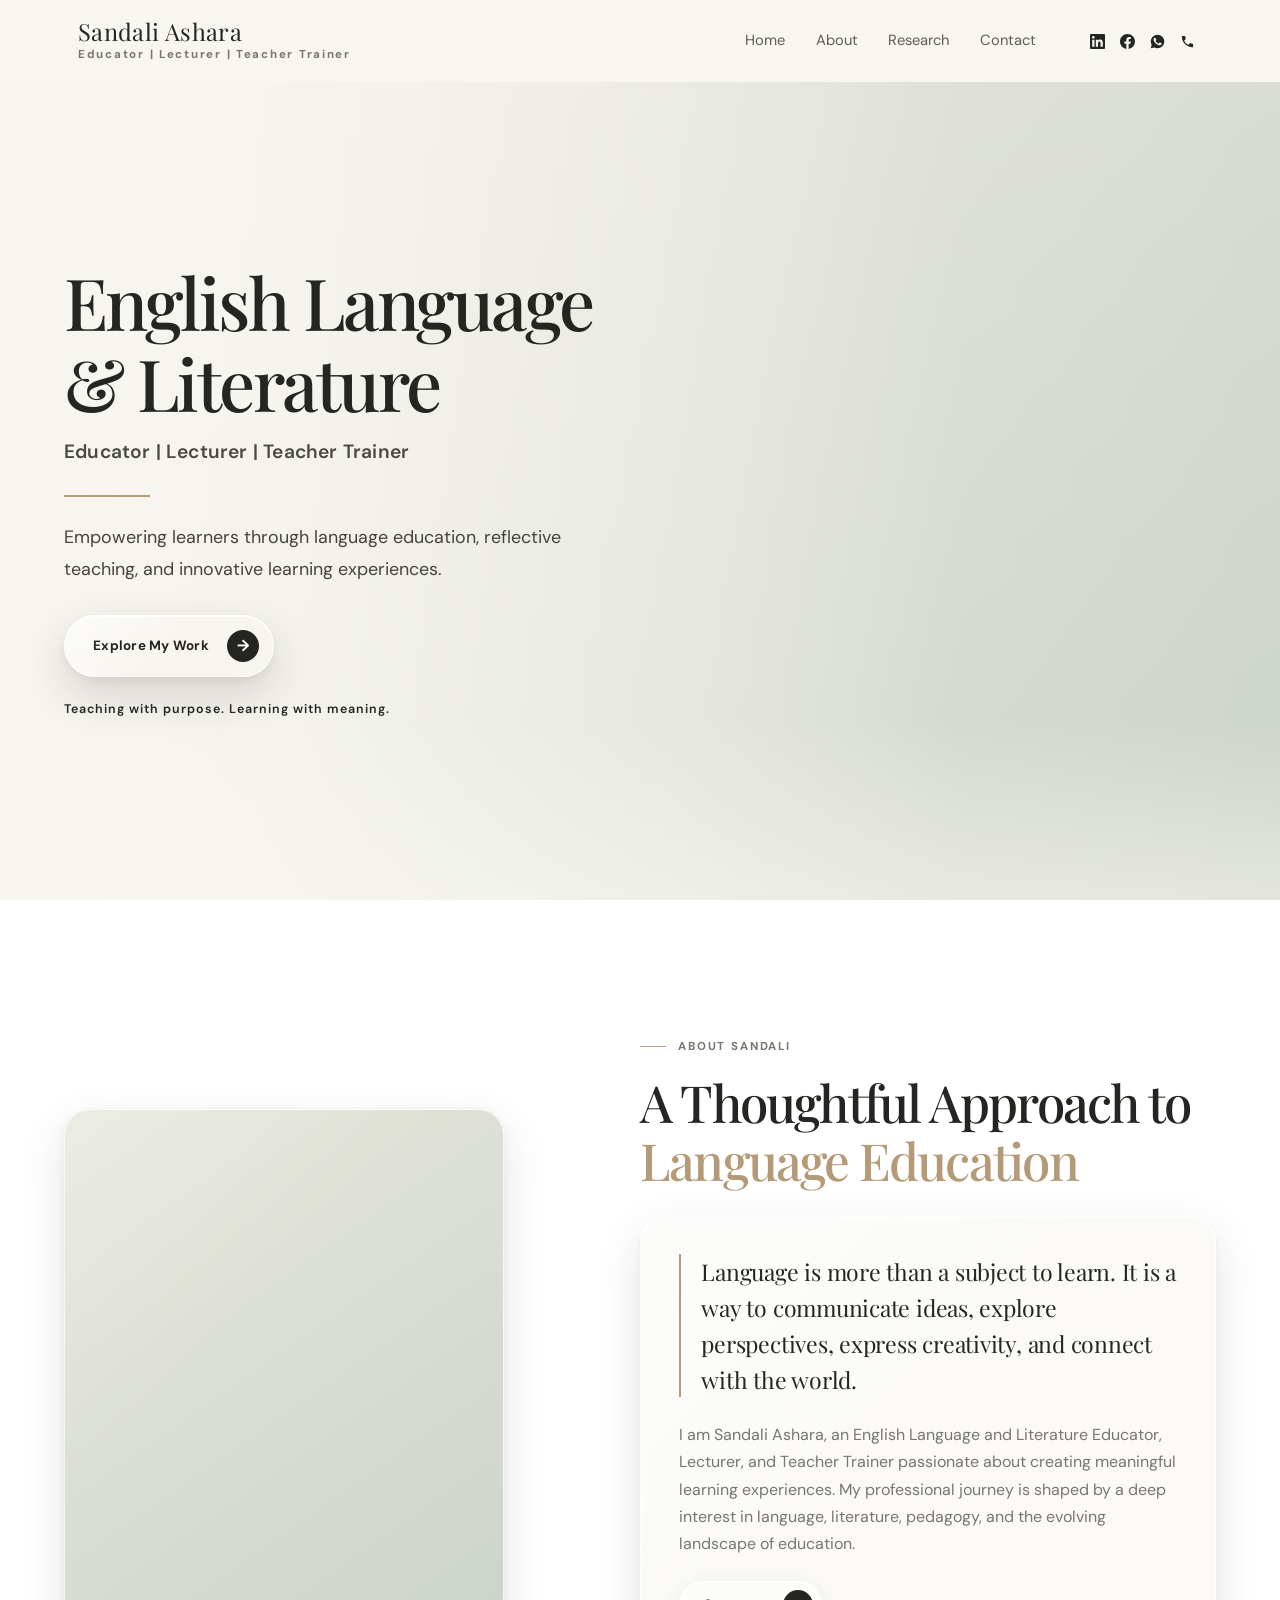
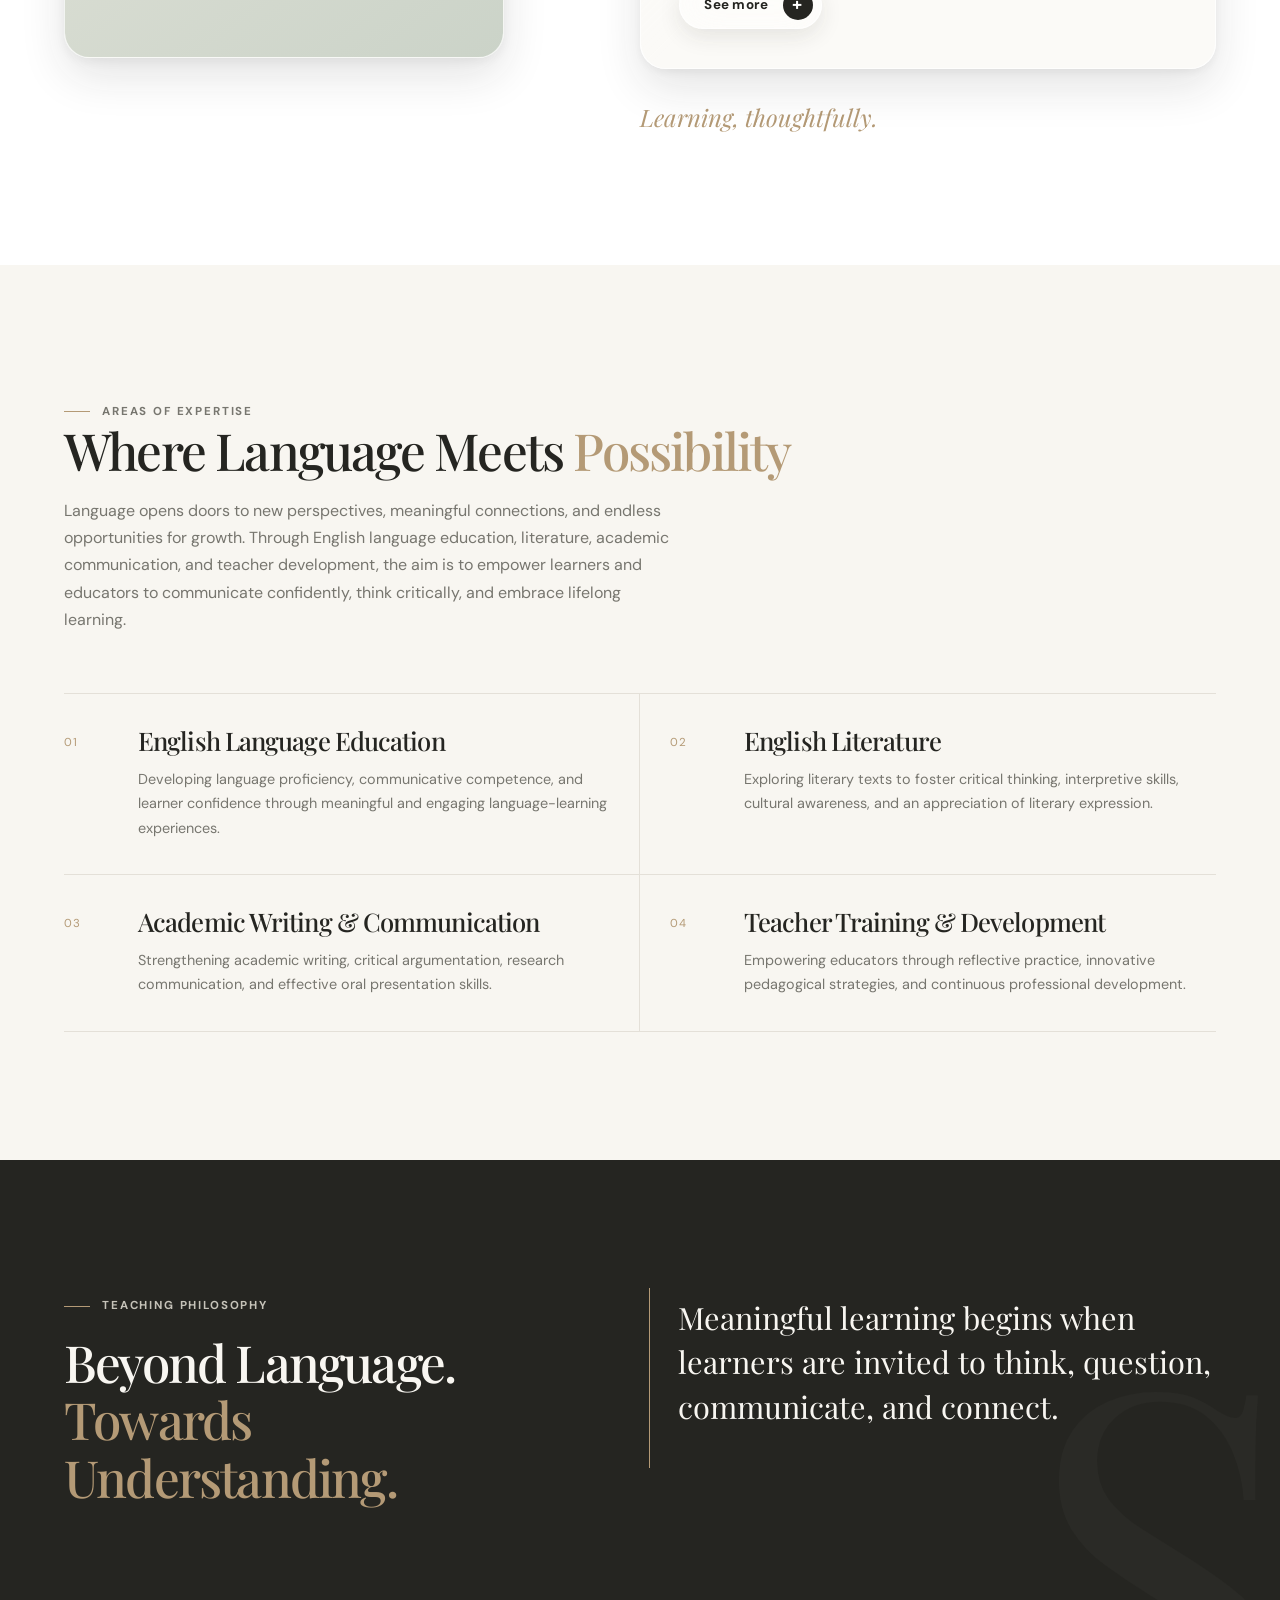
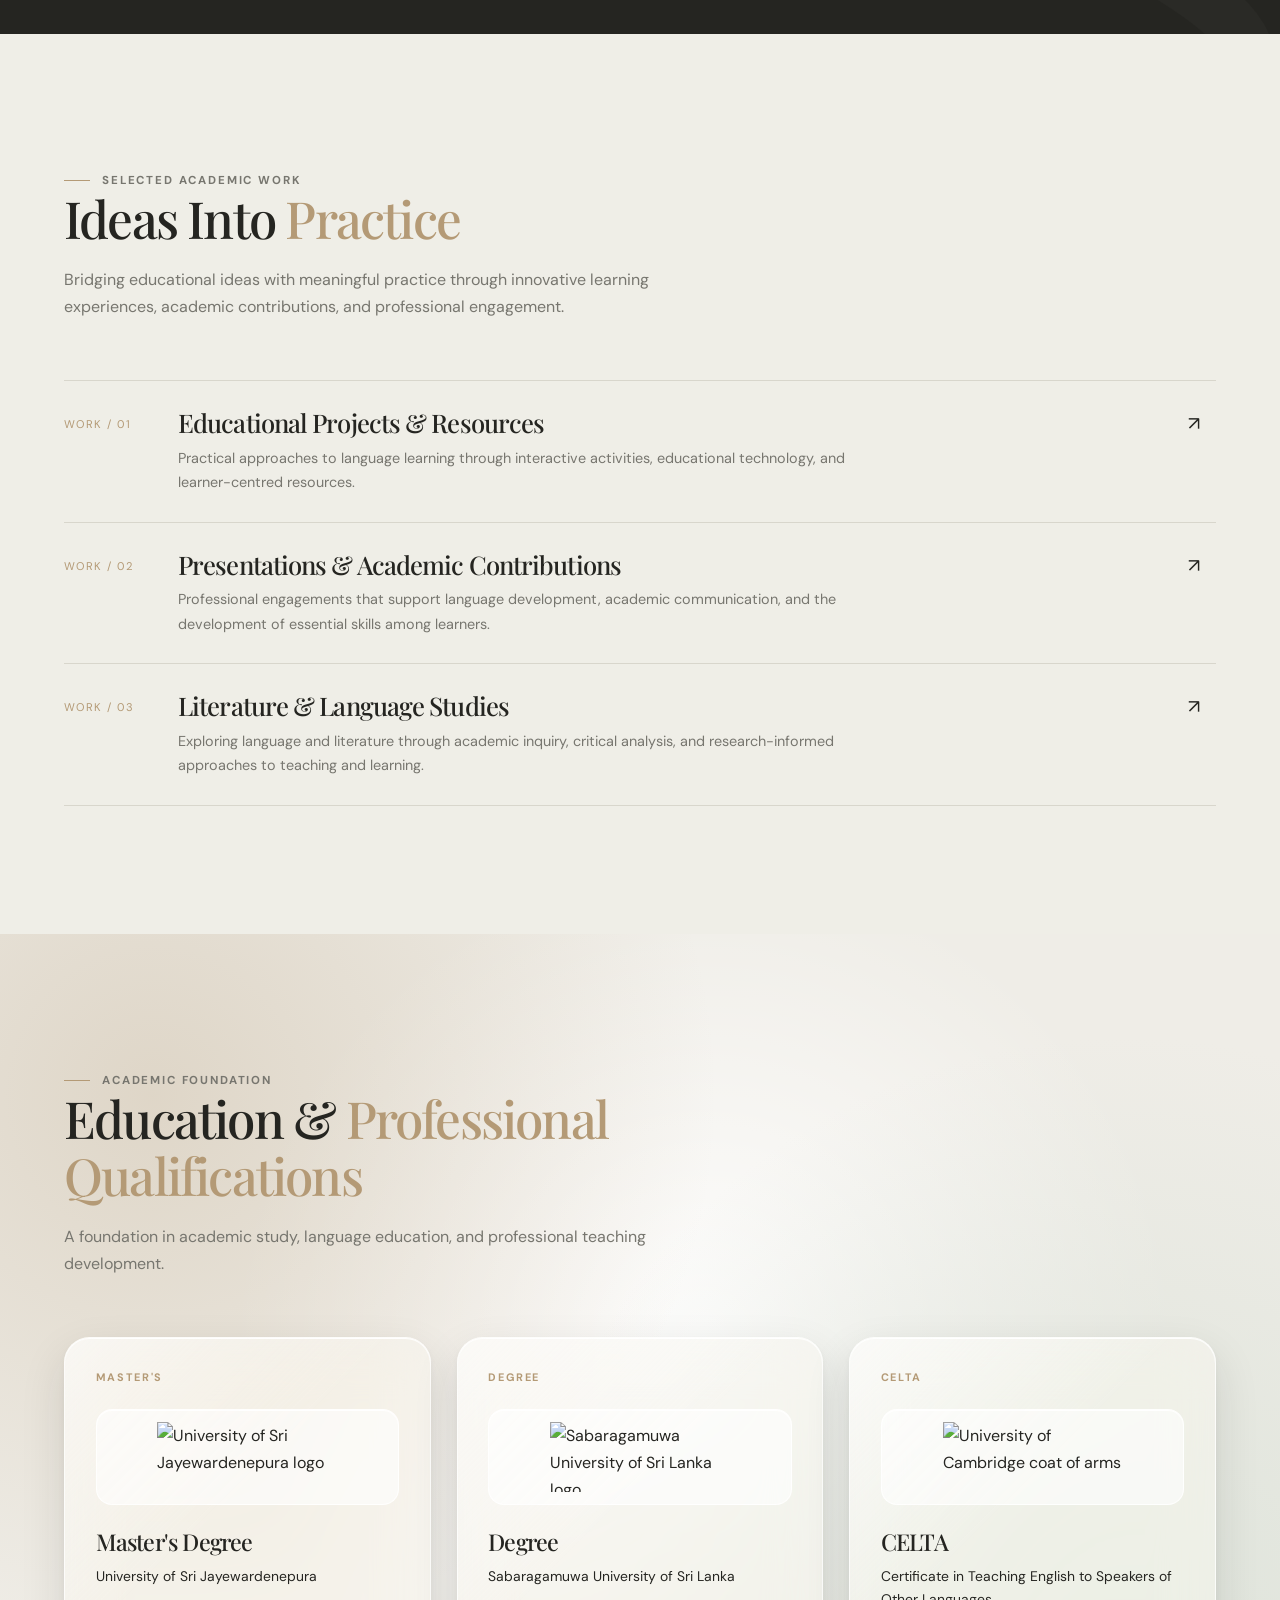
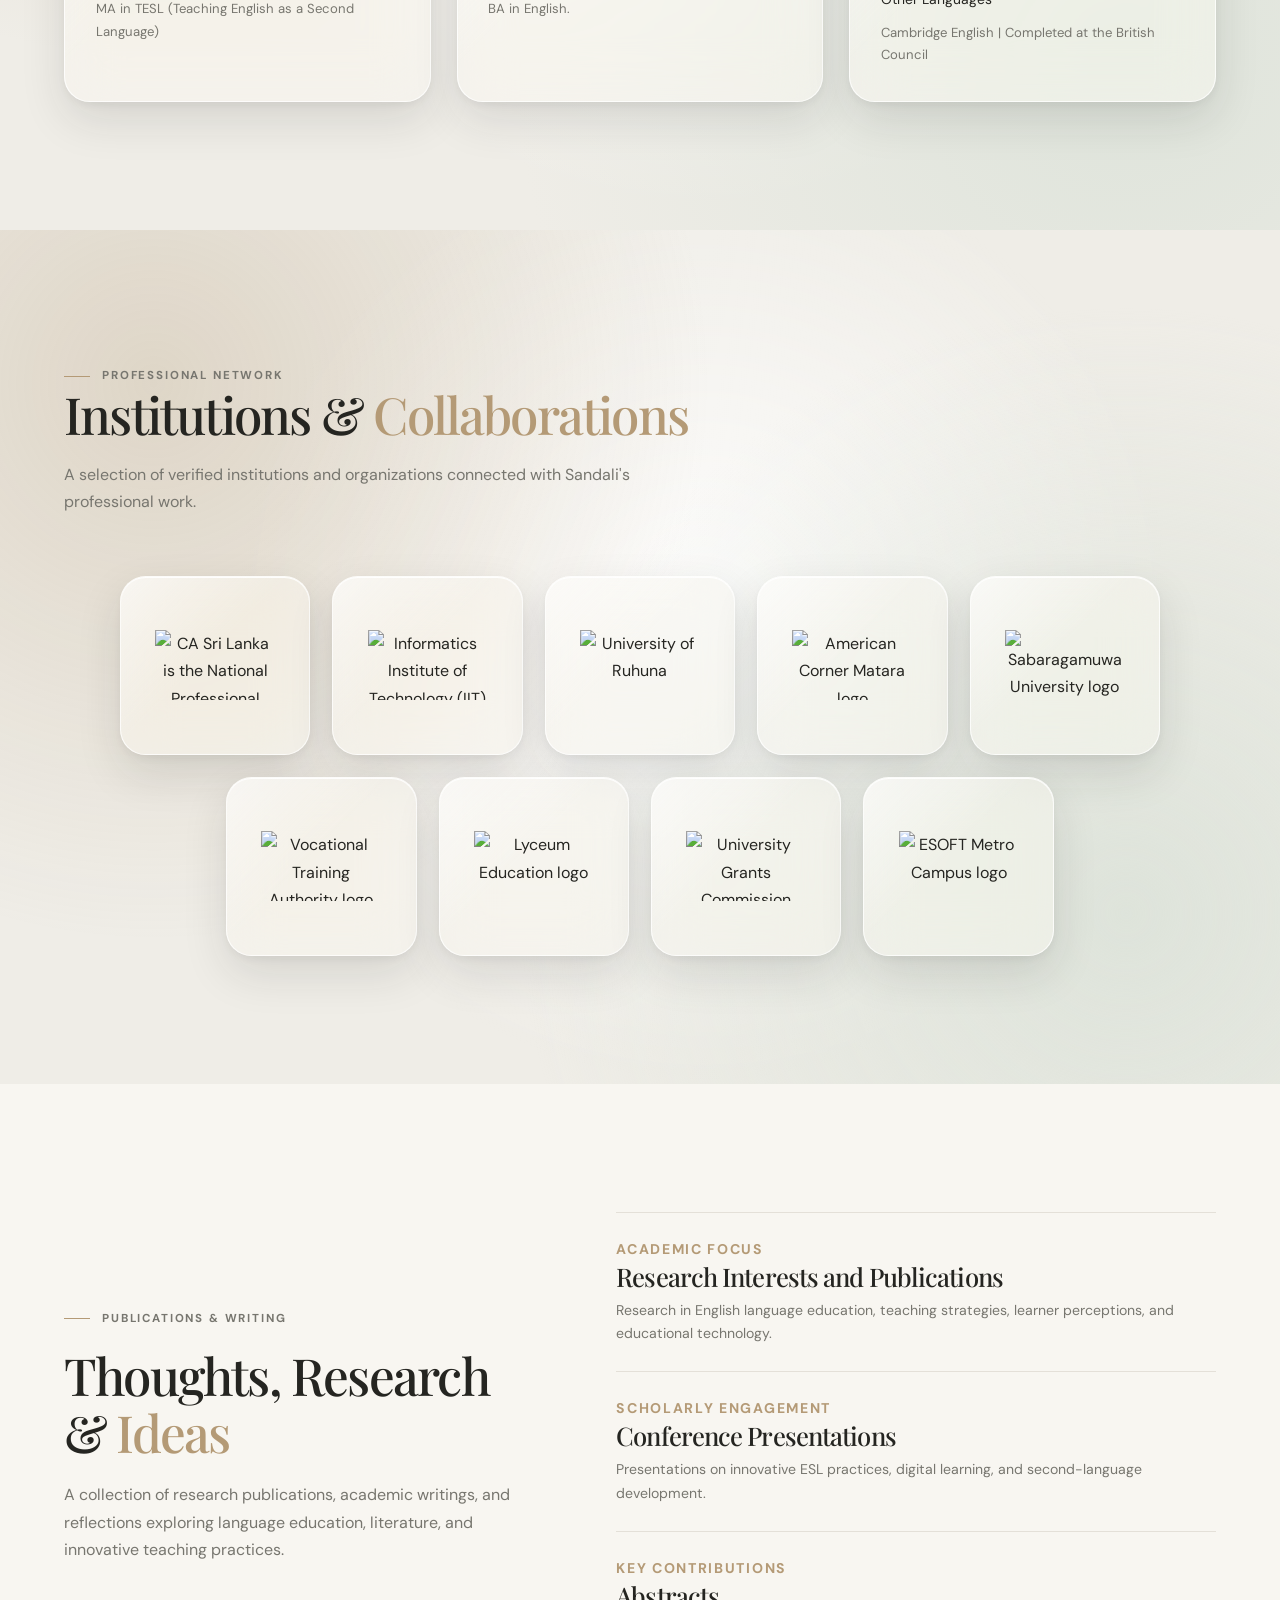
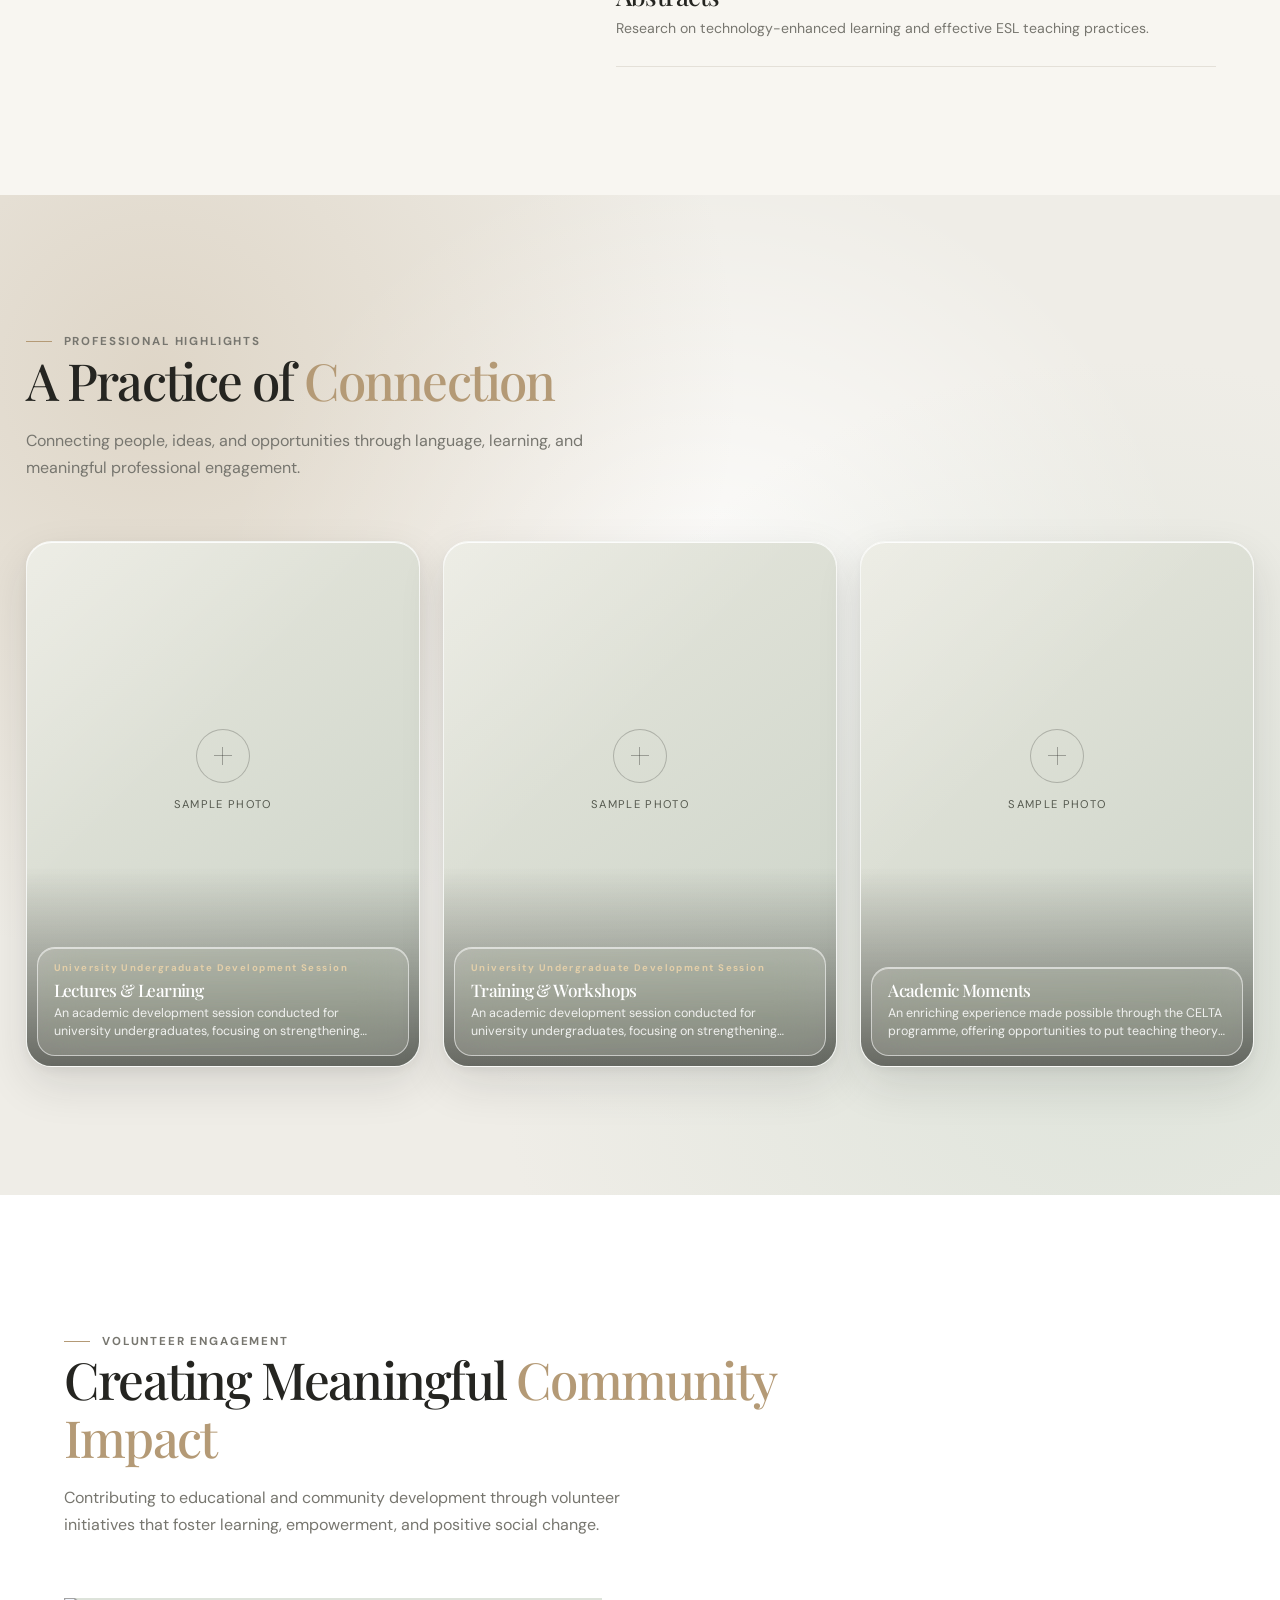
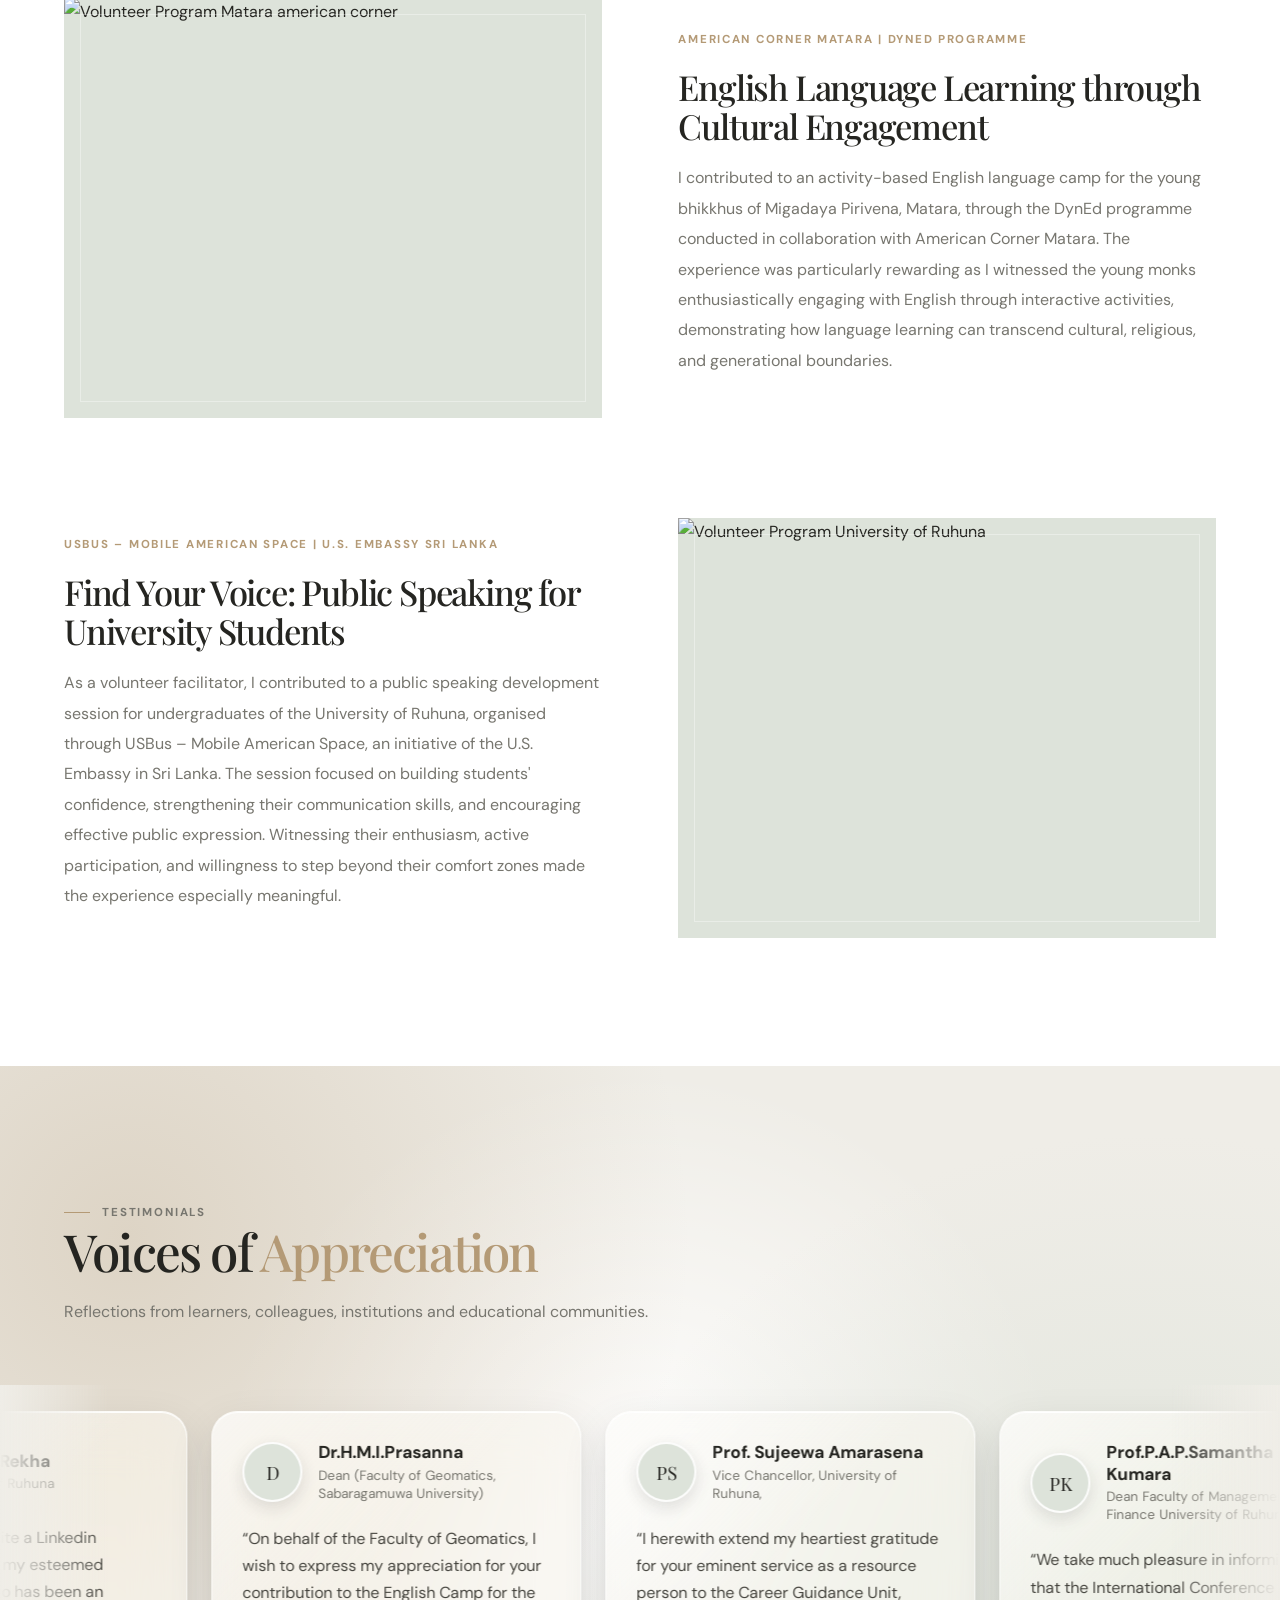
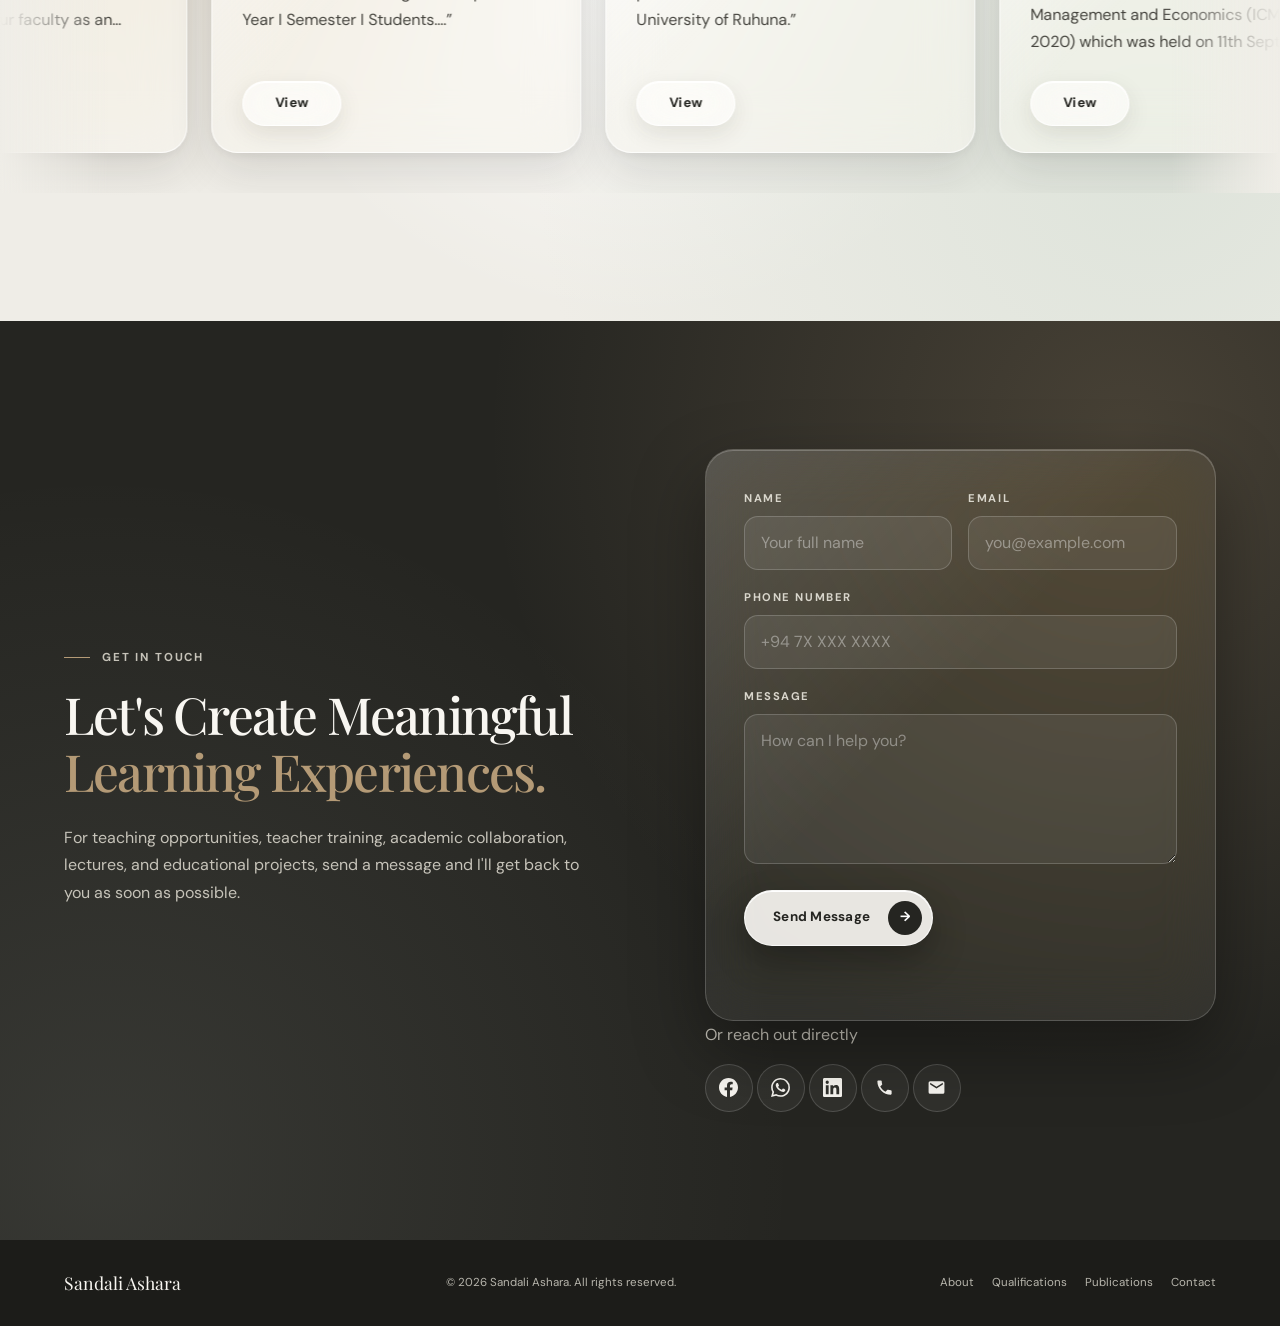
==== commit ce146cfb: "Update project files and add test pages" ====
--- a/index.html
+++ b/index.html
@@ -1309,9 +1309,9 @@
               <img src="https://imag.sandaliashara.com/asset/lecturer_sandali_ashara.avif" alt="Sandali Ashara delivering a lecture" data-gallery>
             </div>
             <figcaption class="gallery-caption">
-              <span class="gallery-no">HIGHLIGHT / 01</span>
+              <span class="gallery-no">University Undergraduate Development Session</span>
               <h3>Lectures &amp; Learning</h3>
-              <p>Replace this with a short description about the lecture, the audience, and the learning experience.</p>
+              <p>An academic development session conducted for university undergraduates, focusing on strengthening essential learning and communication skills. The session provided opportunities for knowledge sharing, practical guidance, and meaningful engagement, supporting students in their academic and professional development.</p>
             </figcaption>
           </figure>
 
@@ -1321,9 +1321,9 @@
               <img src="https://imag.sandaliashara.com/asset/University_of_Ruhuna.avif" alt="Teacher training workshop" data-gallery>
             </div>
             <figcaption class="gallery-caption">
-              <span class="gallery-no">HIGHLIGHT / 02</span>
+              <span class="gallery-no">University Undergraduate Development Session</span>
               <h3>Training &amp; Workshops</h3>
-              <p>Replace this with details about the workshop, the participants, and the skills that were developed.</p>
+              <p>An academic development session conducted for university undergraduates, focusing on strengthening essential learning and communication skills. The session provided opportunities for knowledge sharing, practical guidance, and meaningful engagement, supporting students in their academic and professional development.</p>
             </figcaption>
           </figure>
 
@@ -1334,7 +1334,7 @@
             </div>
             <figcaption class="gallery-caption">
               <h3>Academic Moments</h3>
-              <p>Replace this with information about the academic event, conference, or professional engagement.</p>
+              <p>An enriching experience made possible through the CELTA programme, offering opportunities to put teaching theory into practice, engage with learners, and grow through shared academic experiences.</p>
             </figcaption>
           </figure>
         </div>
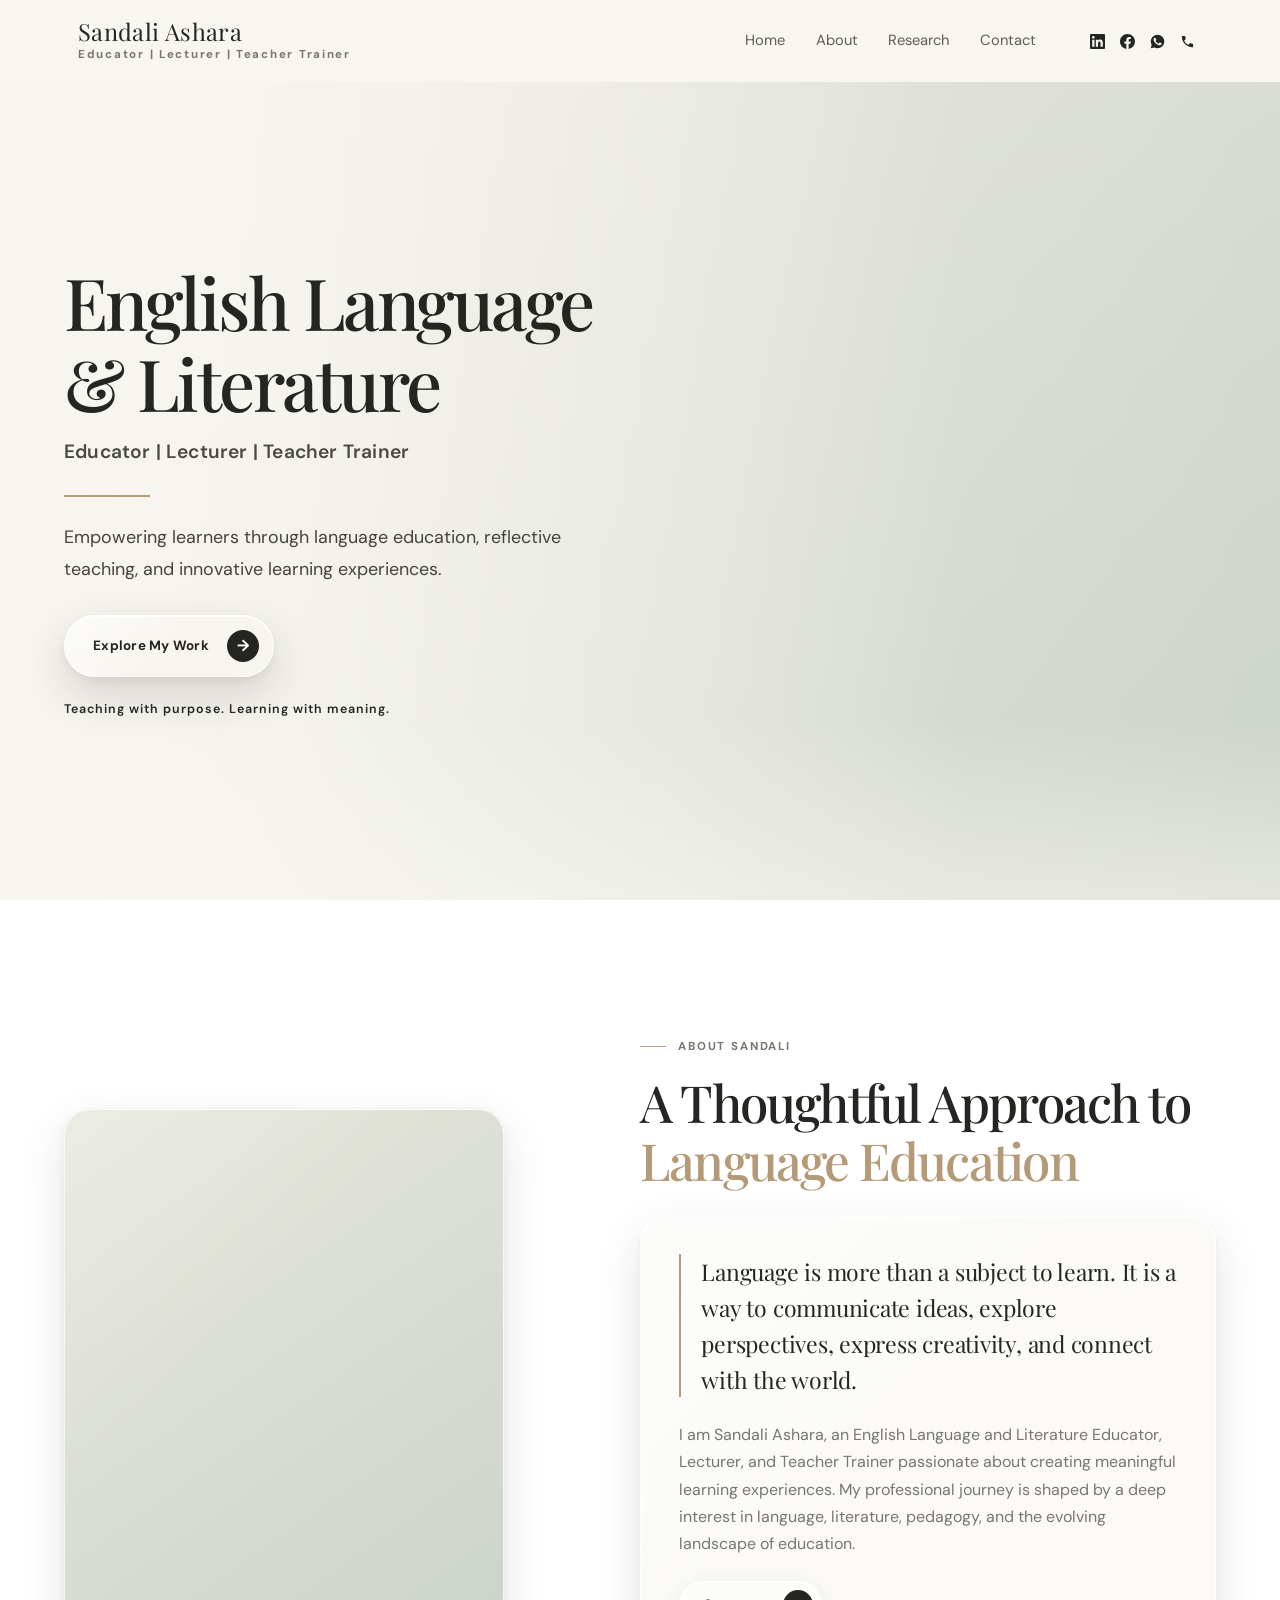
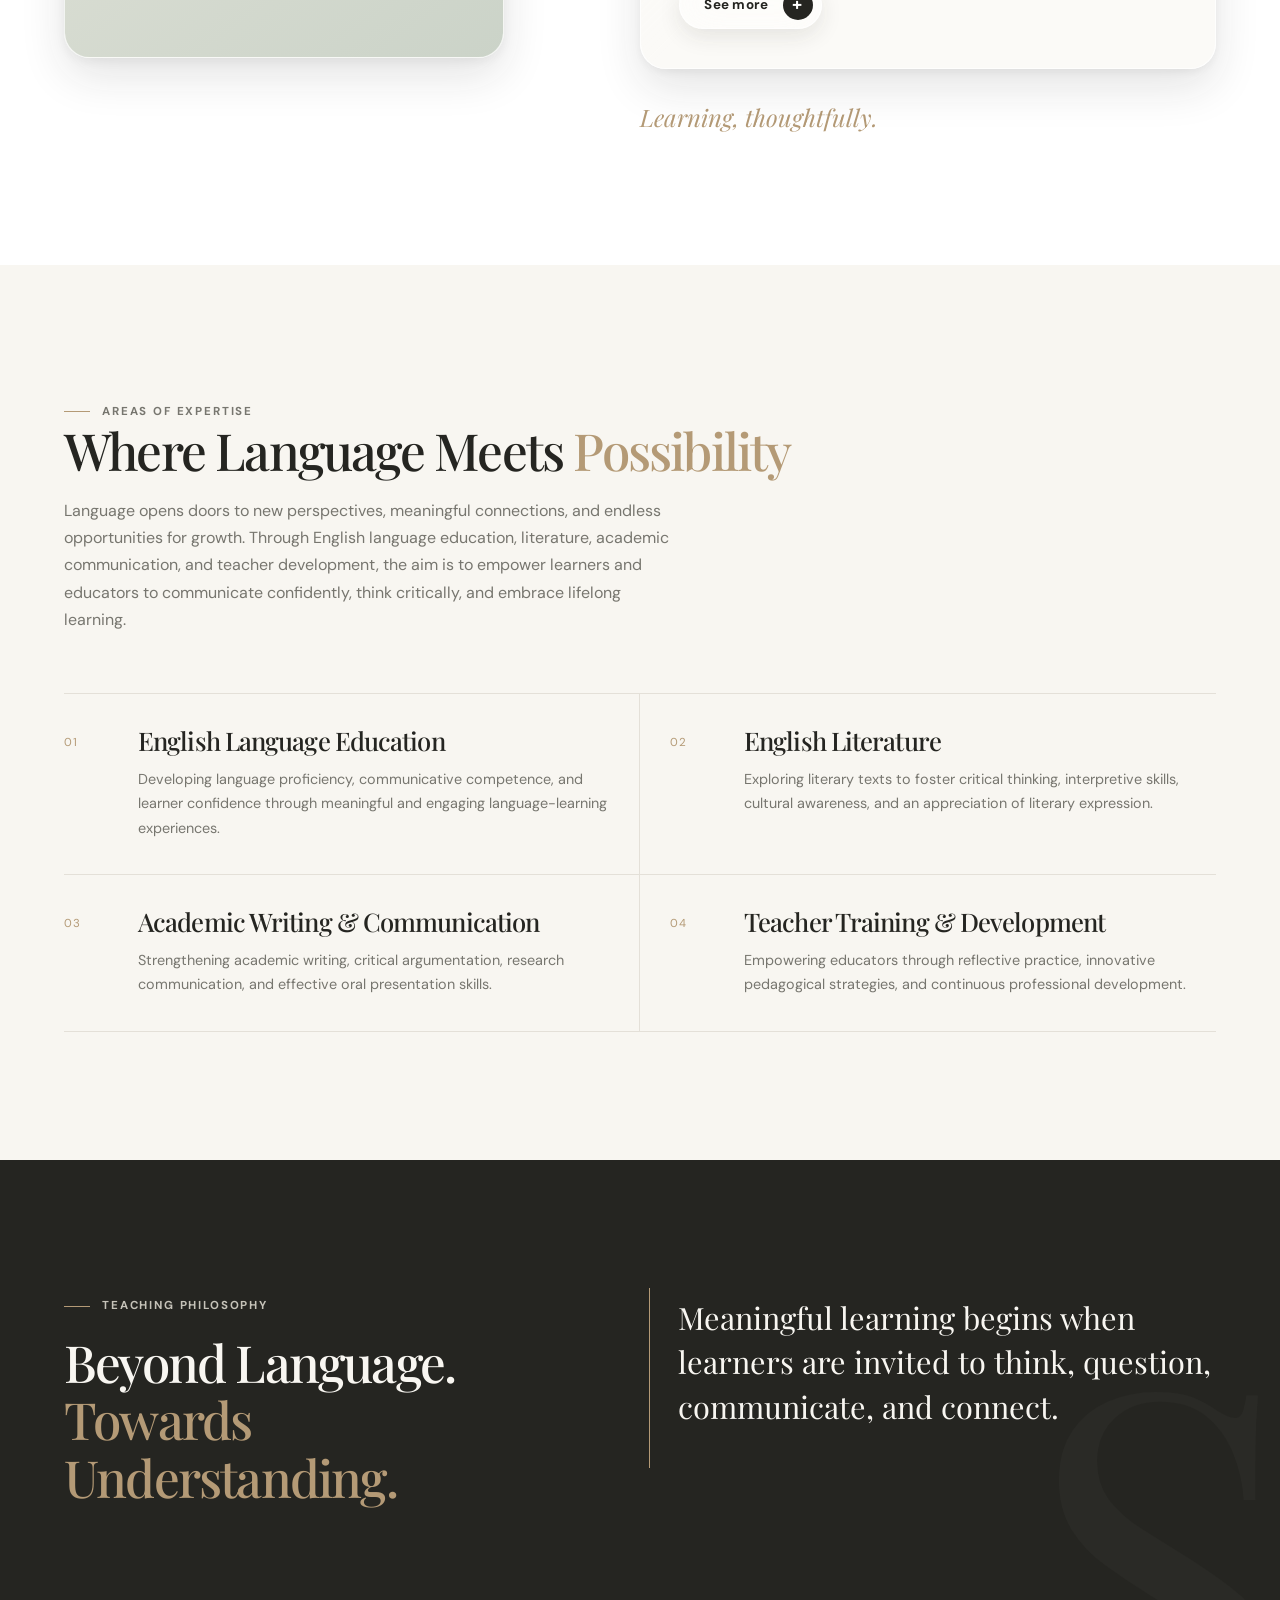
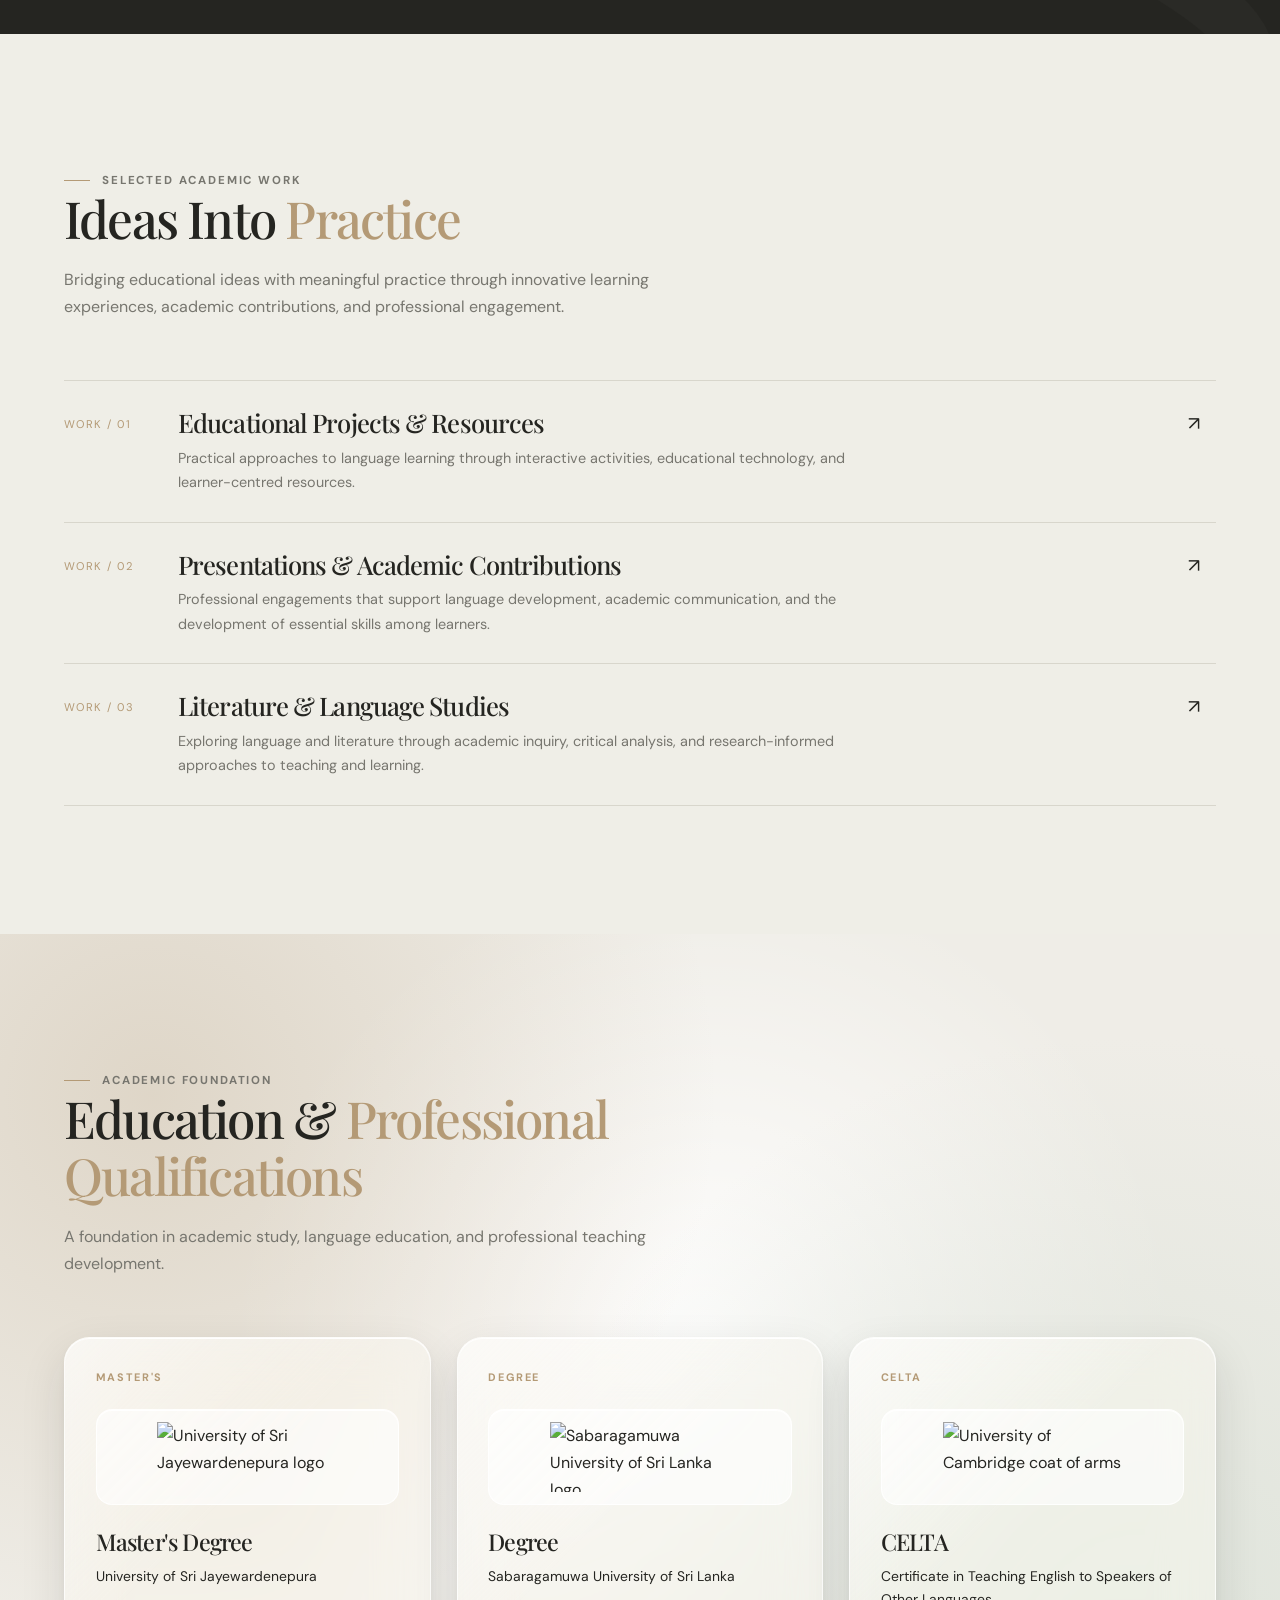
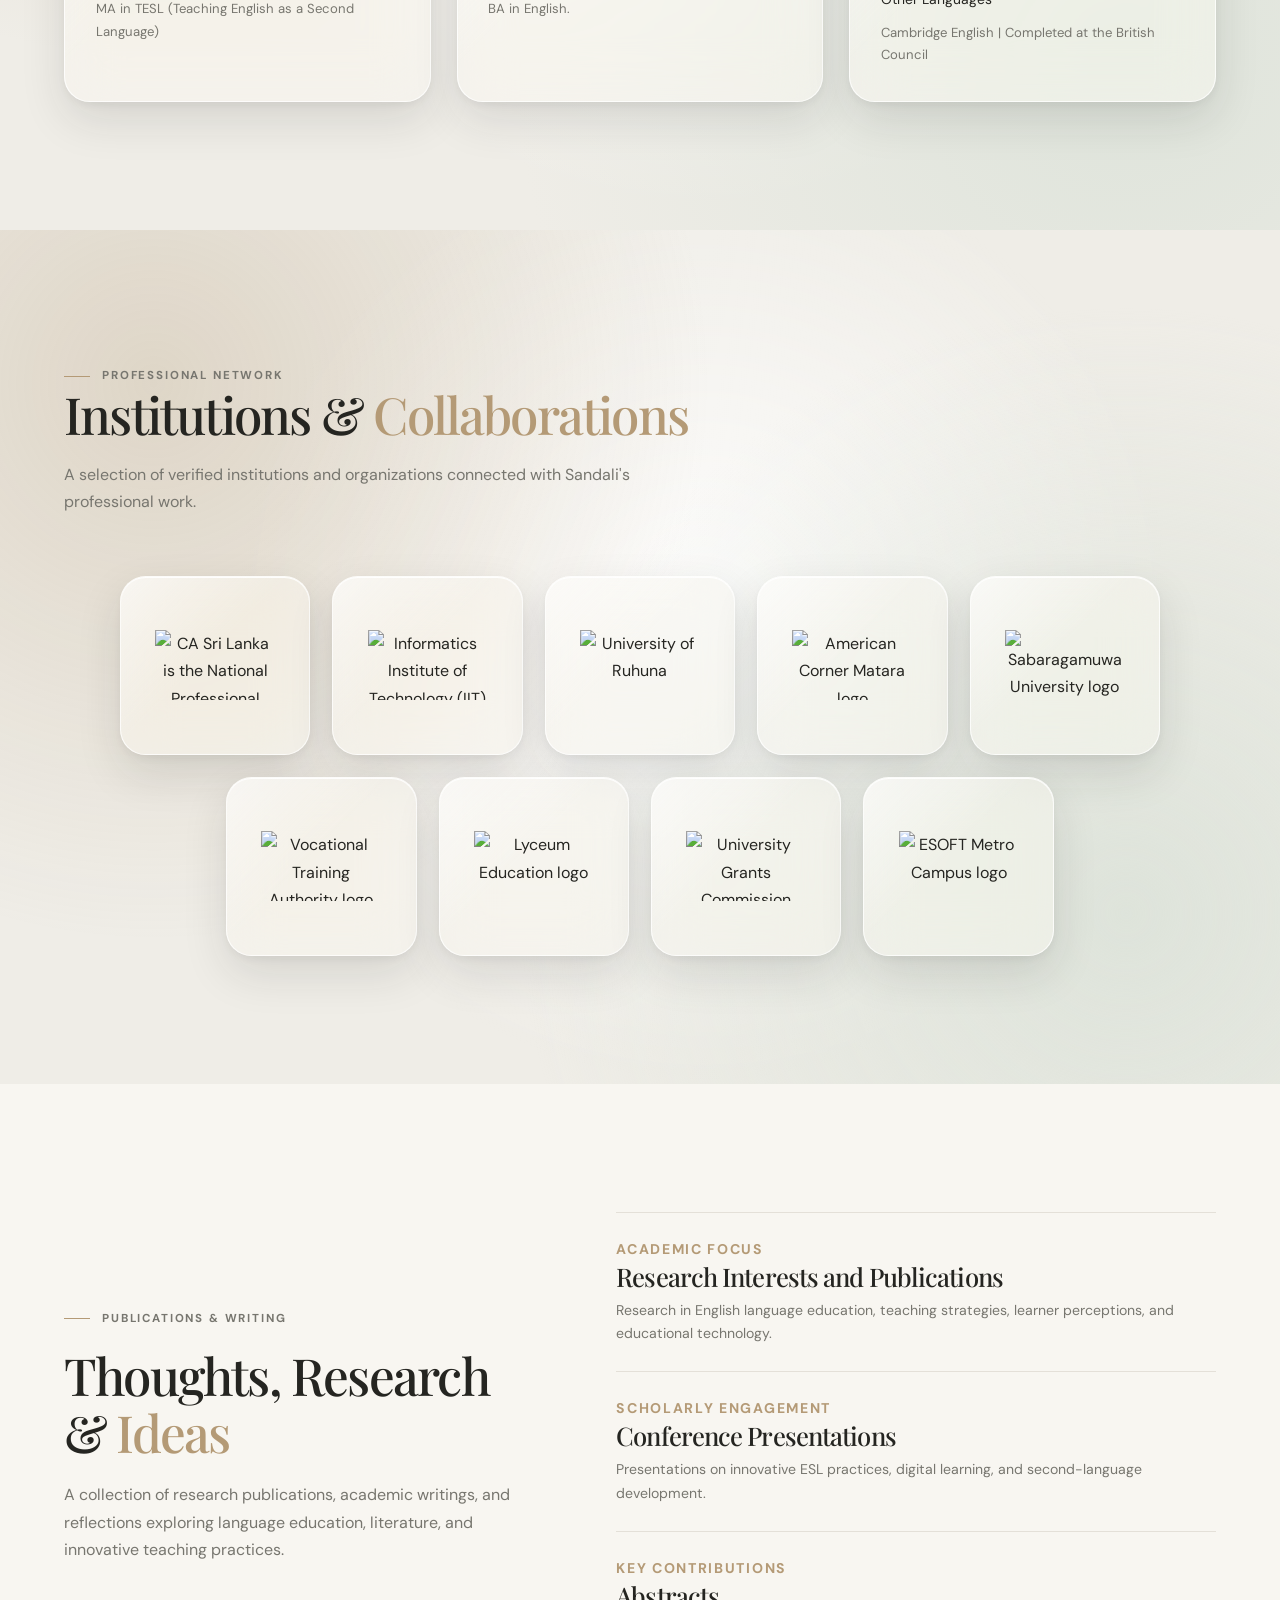
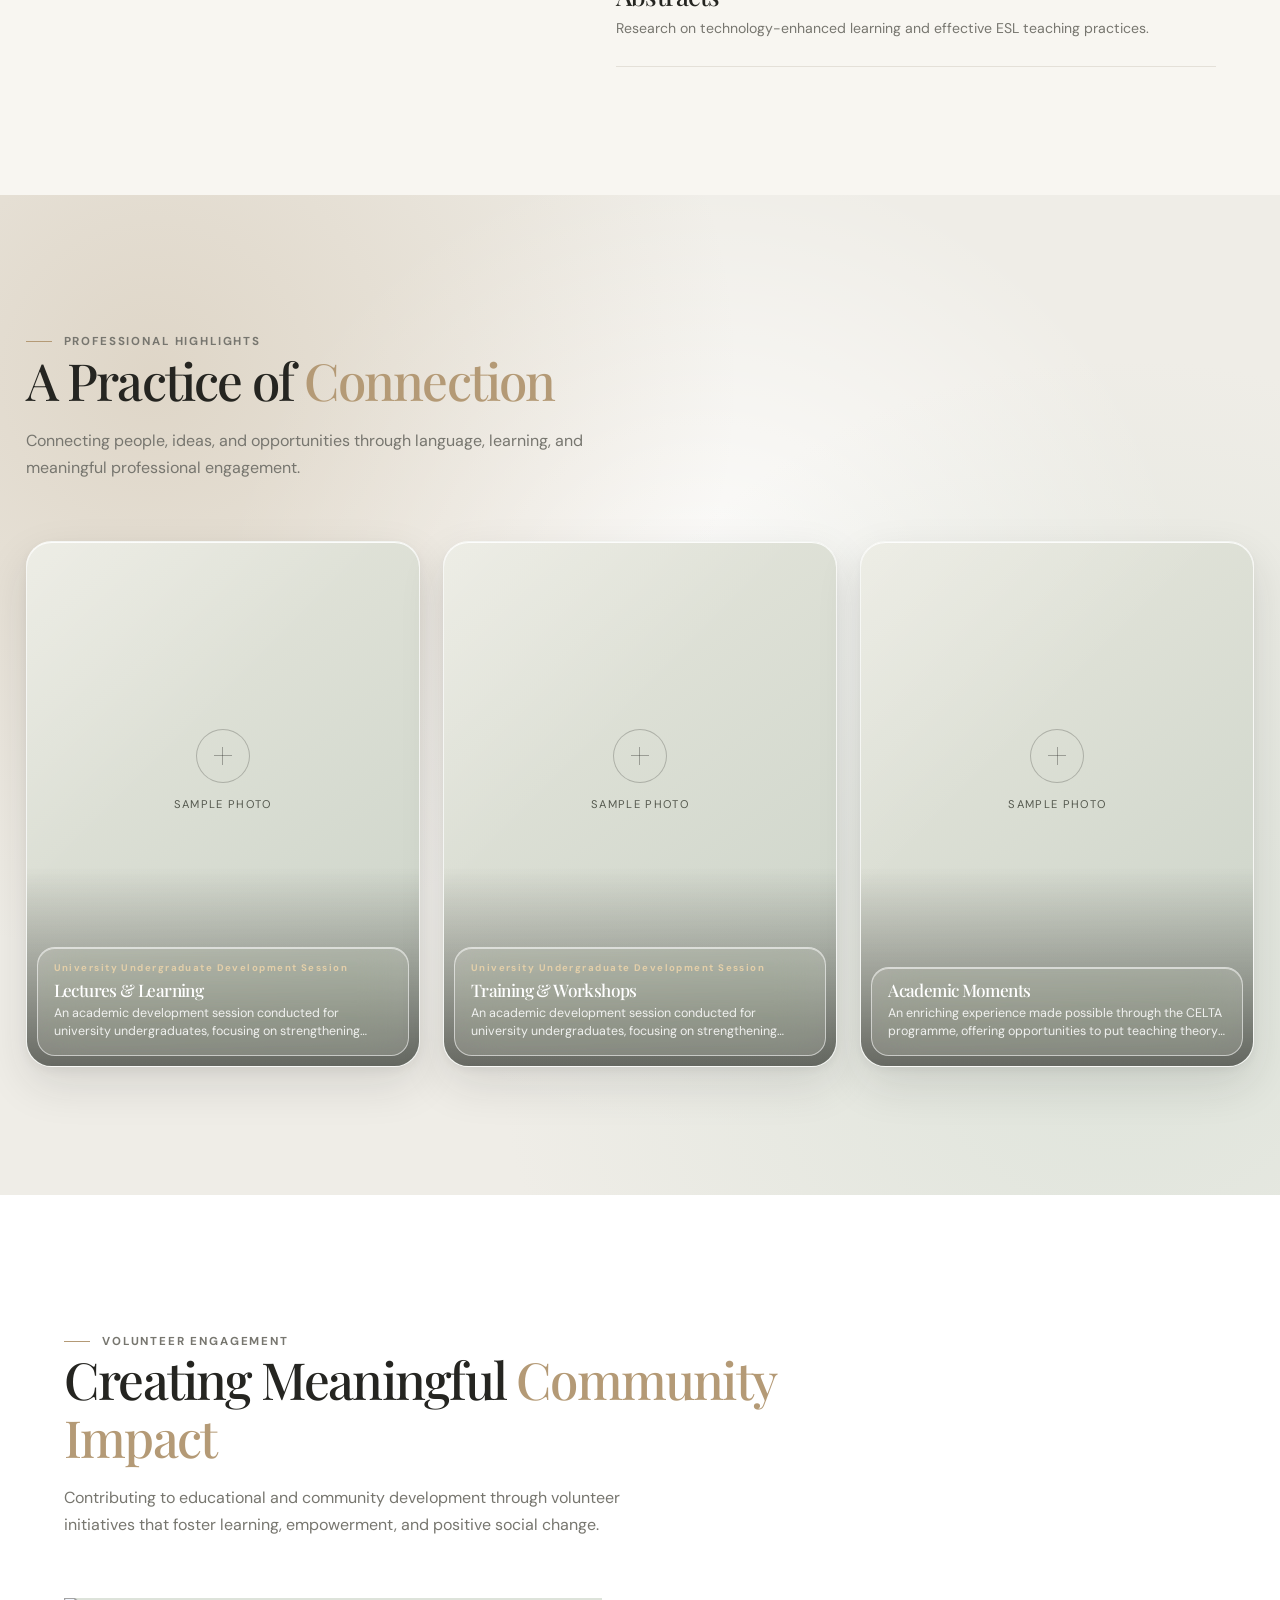
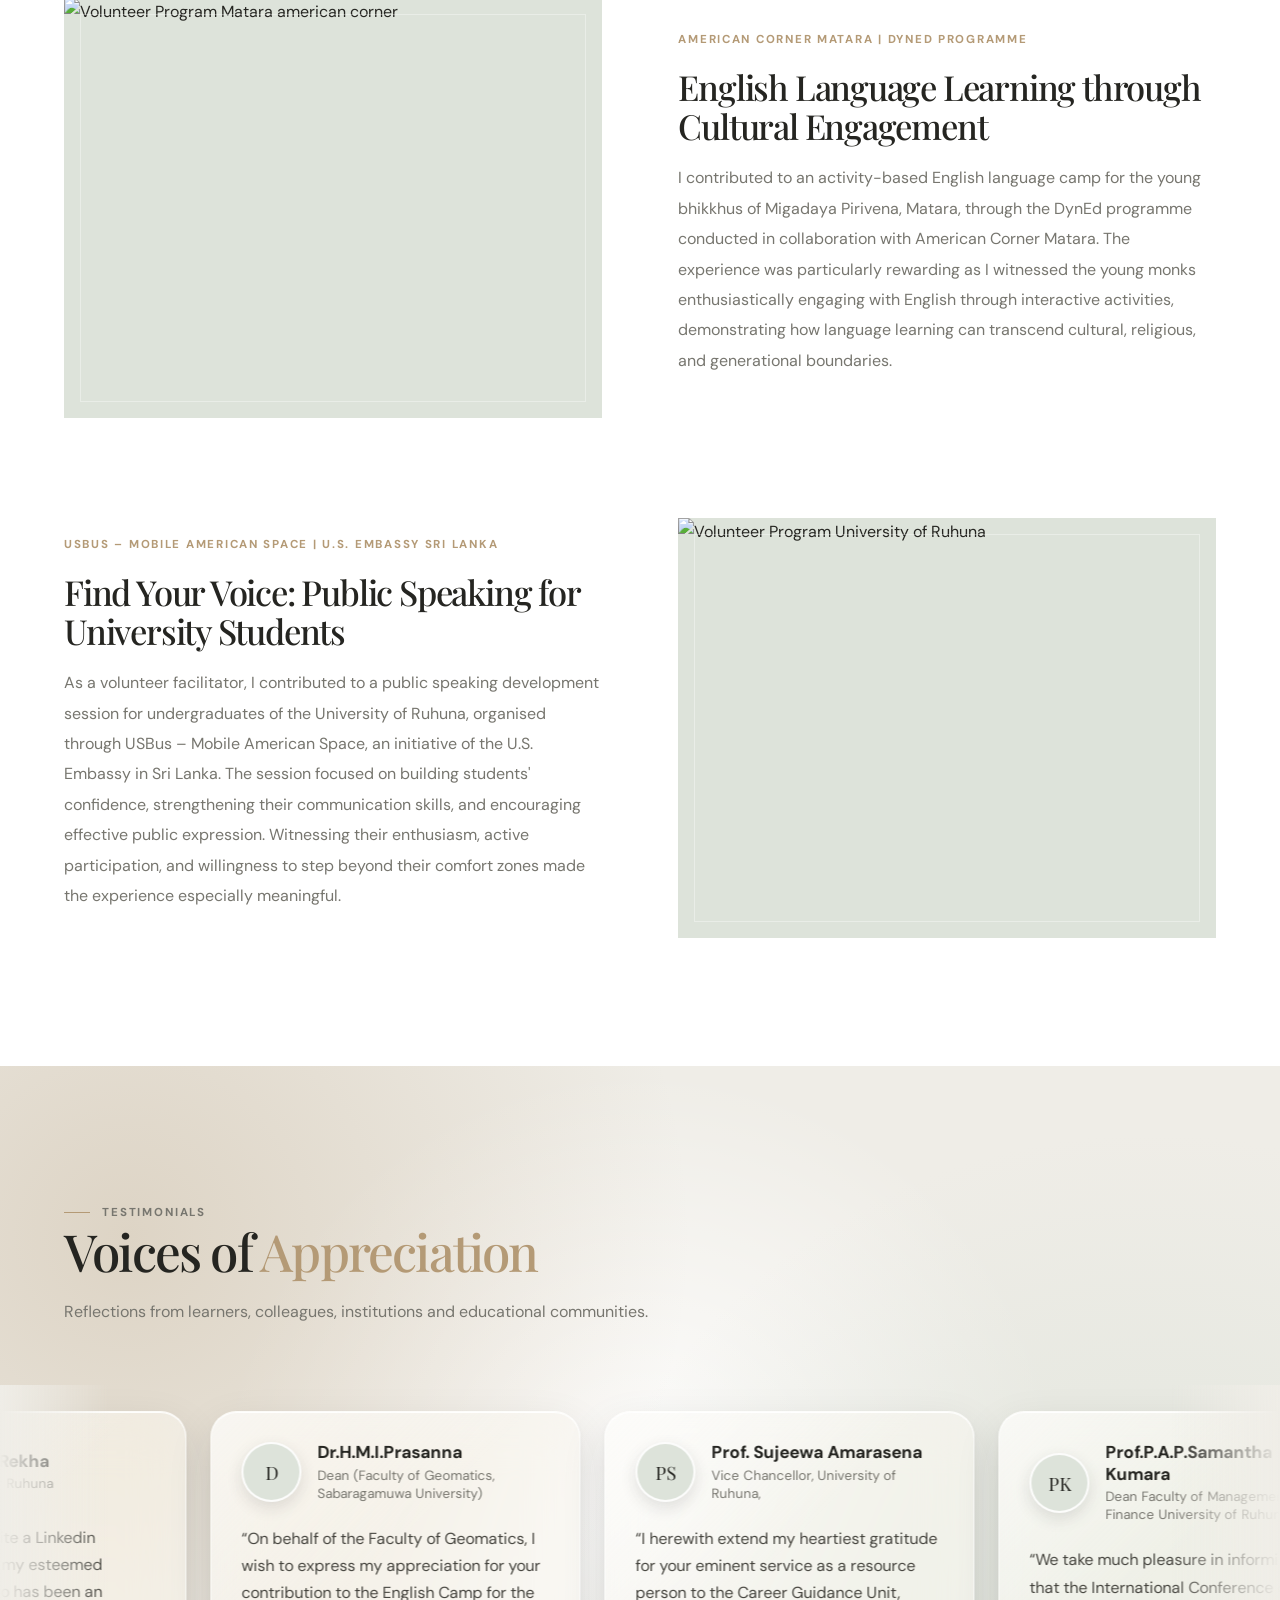
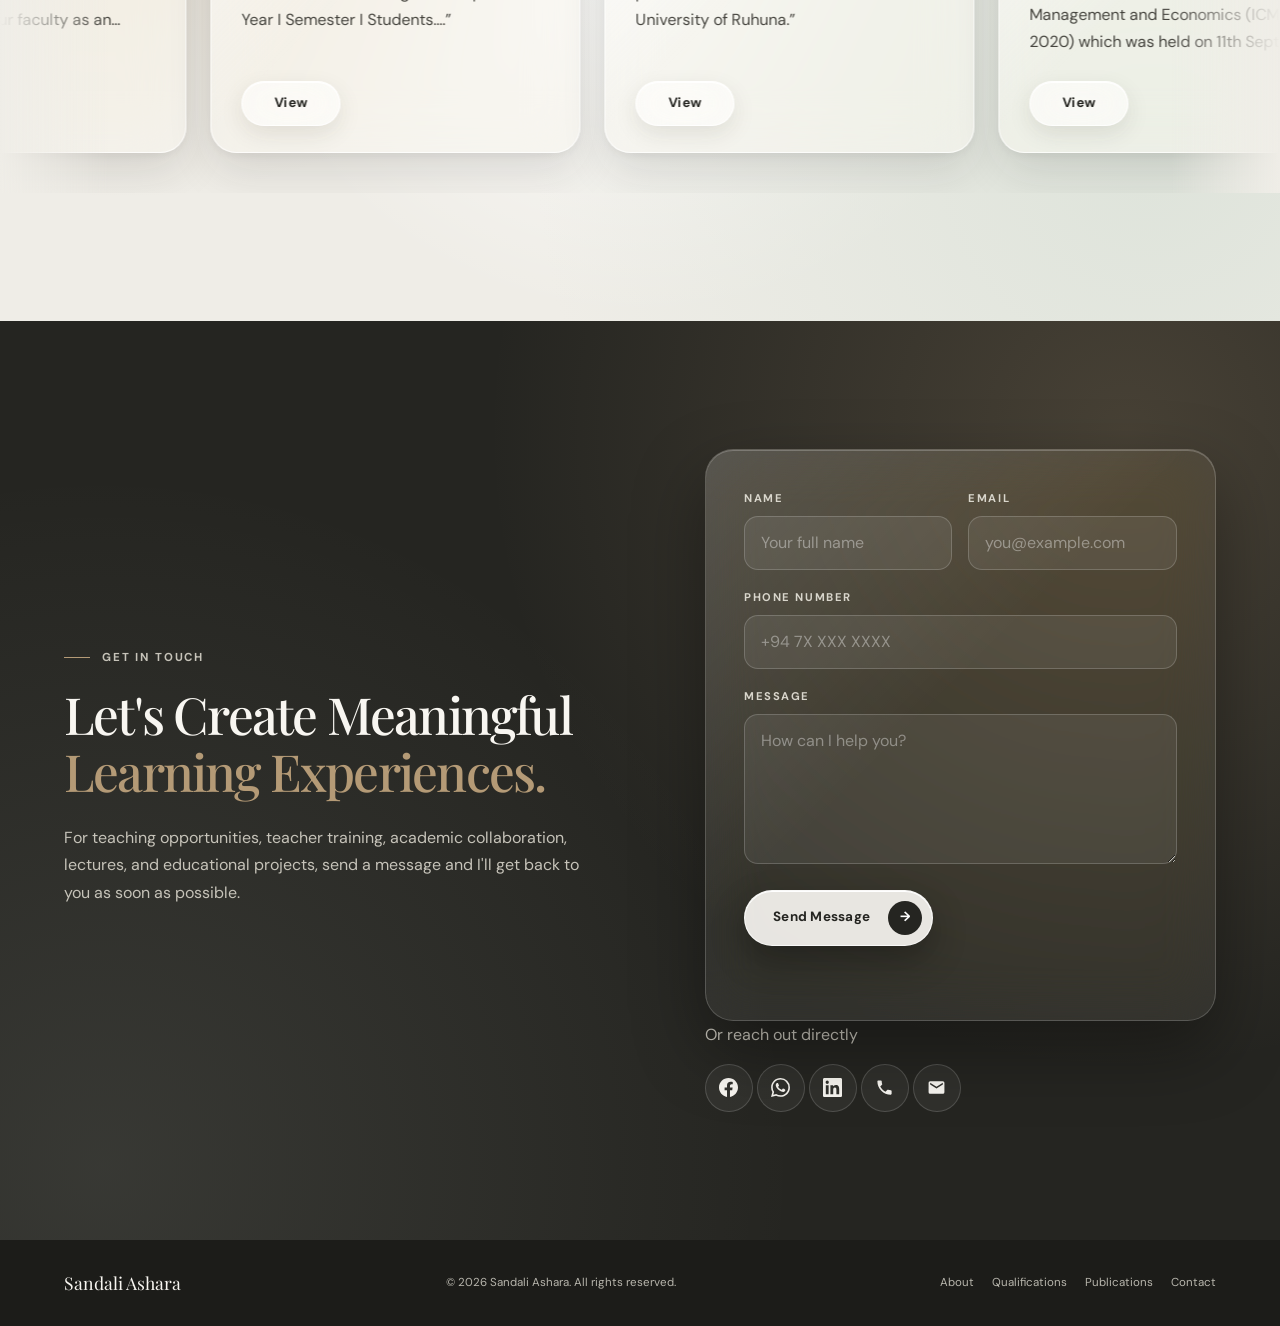
==== commit 703aa31a: "Your commit message here" ====
--- a/index.html
+++ b/index.html
@@ -23,7 +23,9 @@
   <meta property="og:description" content="Empowering learners through language education, reflective teaching, and innovative learning experiences.">
   <meta property="og:url" content="https://www.sandaliashara.com/">
   <meta property="og:image" content="https://imag.sandaliashara.com/asset/Sandali_Ashara_social_Banner.avif">
-  <link rel="icon" type="image/png" href="https://imag.sandaliashara.com/asset/SA_iconfavilcon.png">
+  <!--<link rel="icon" type="image/png" href="https://imag.sandaliashara.com/asset/SA_iconfavilcon.png">-->
+  <link rel="icon" type="image/png" href="./favicon.png?v=2">
+  <link rel="apple-touch-icon" href="./favicon.png?v=2">
 
   <link rel="preconnect" href="https://fonts.googleapis.com">
   <link rel="preconnect" href="https://fonts.gstatic.com" crossorigin>
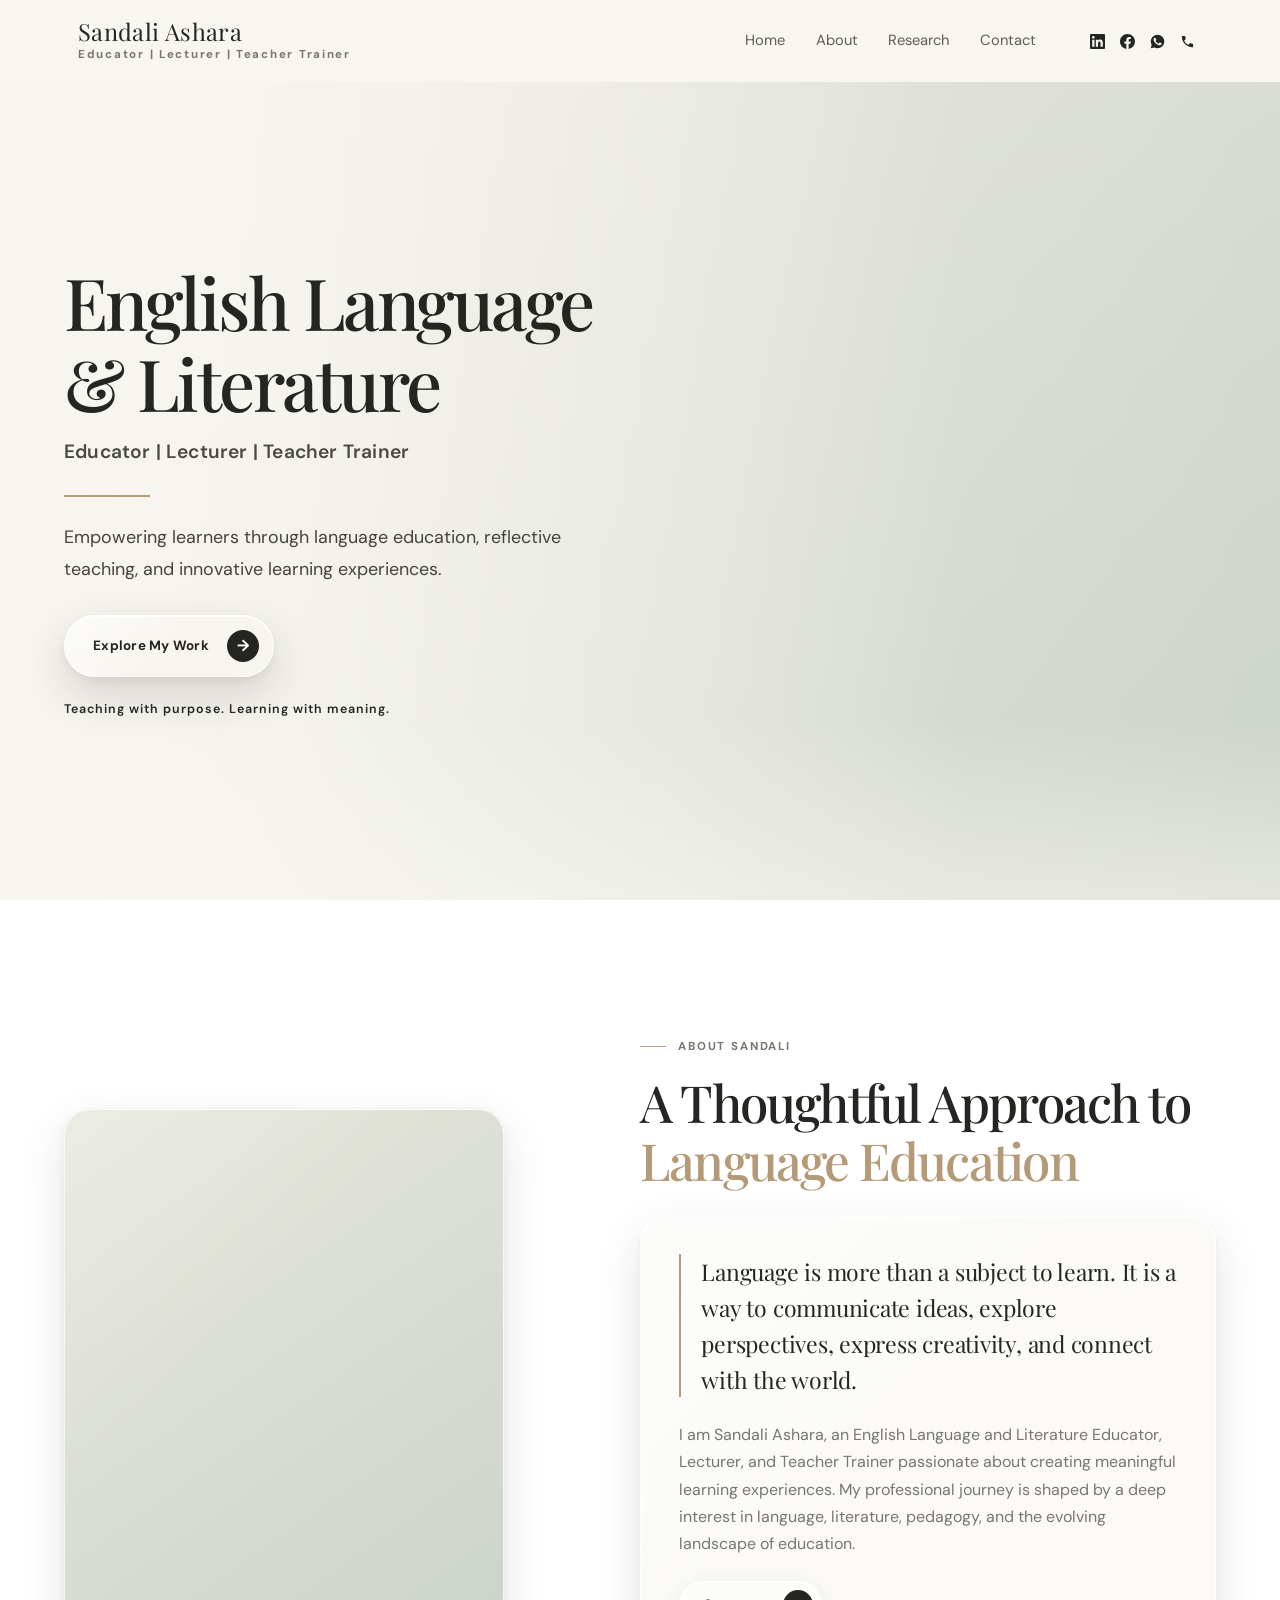
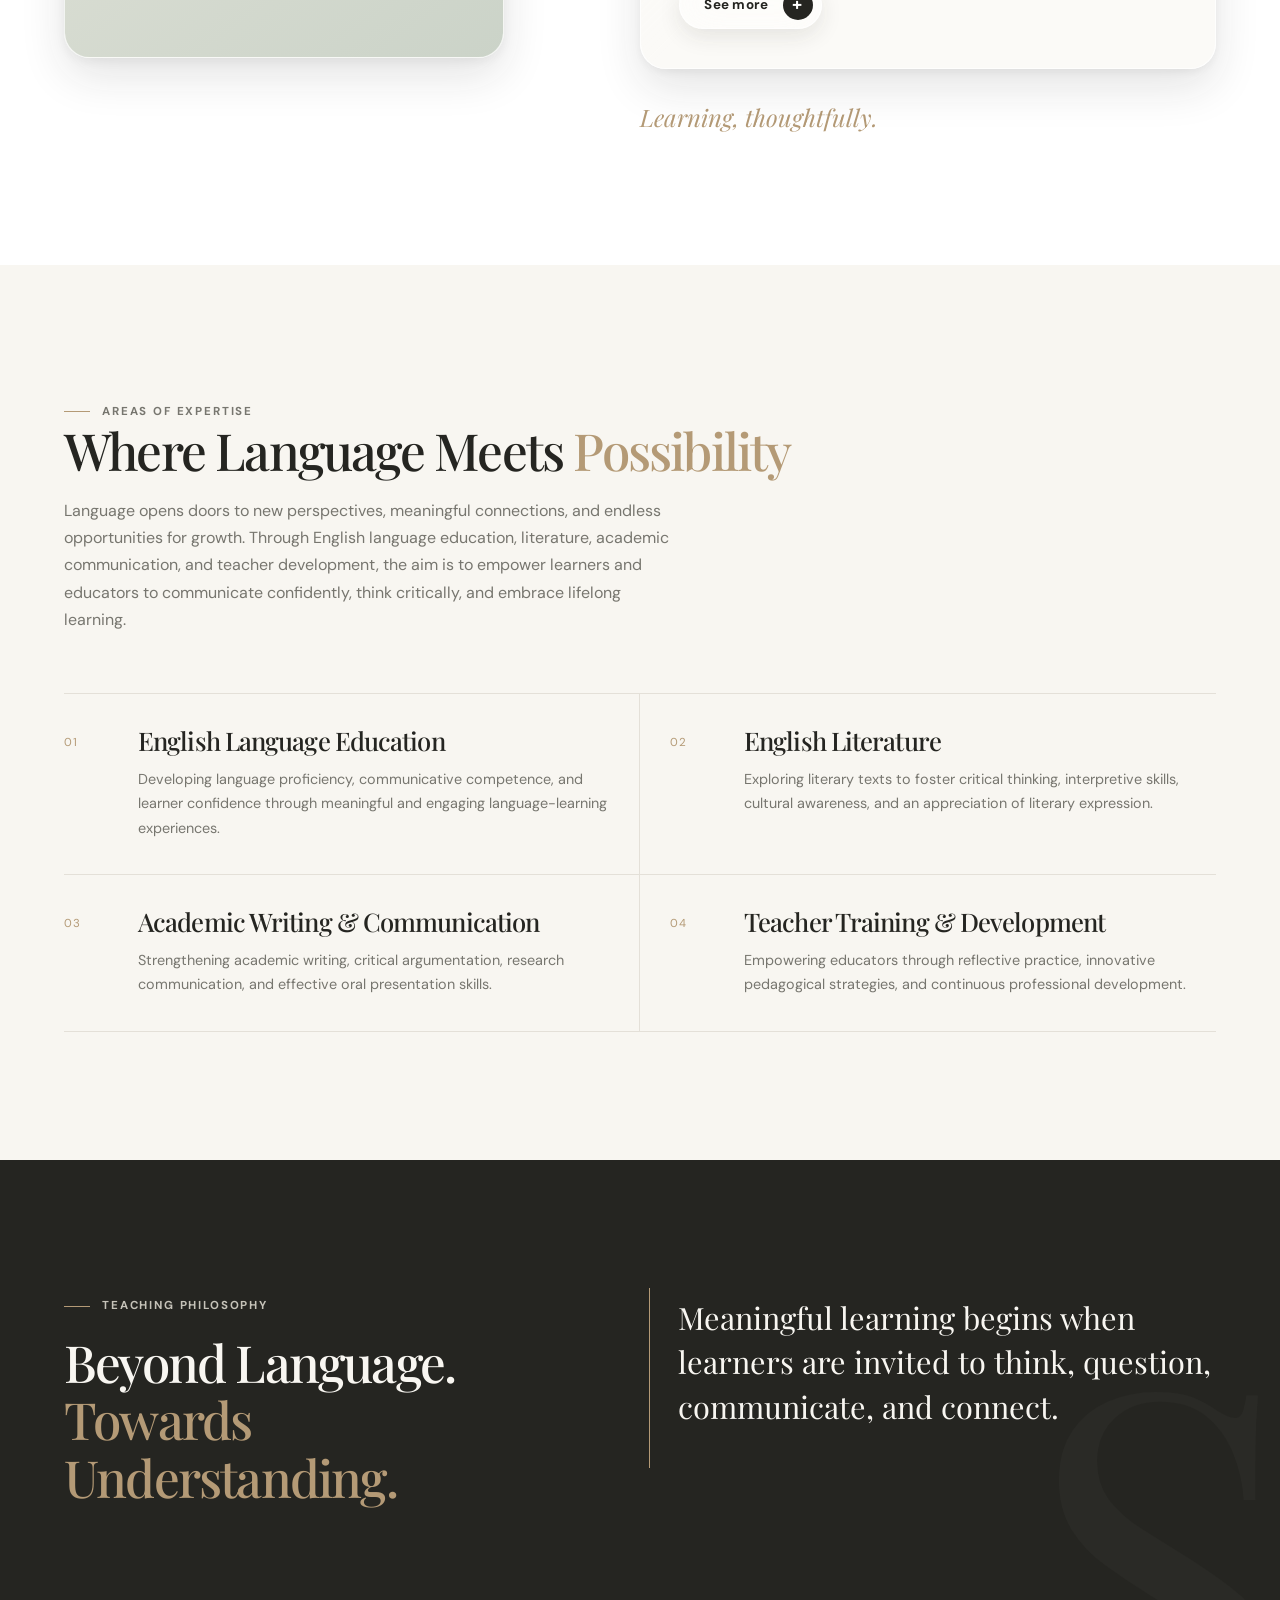
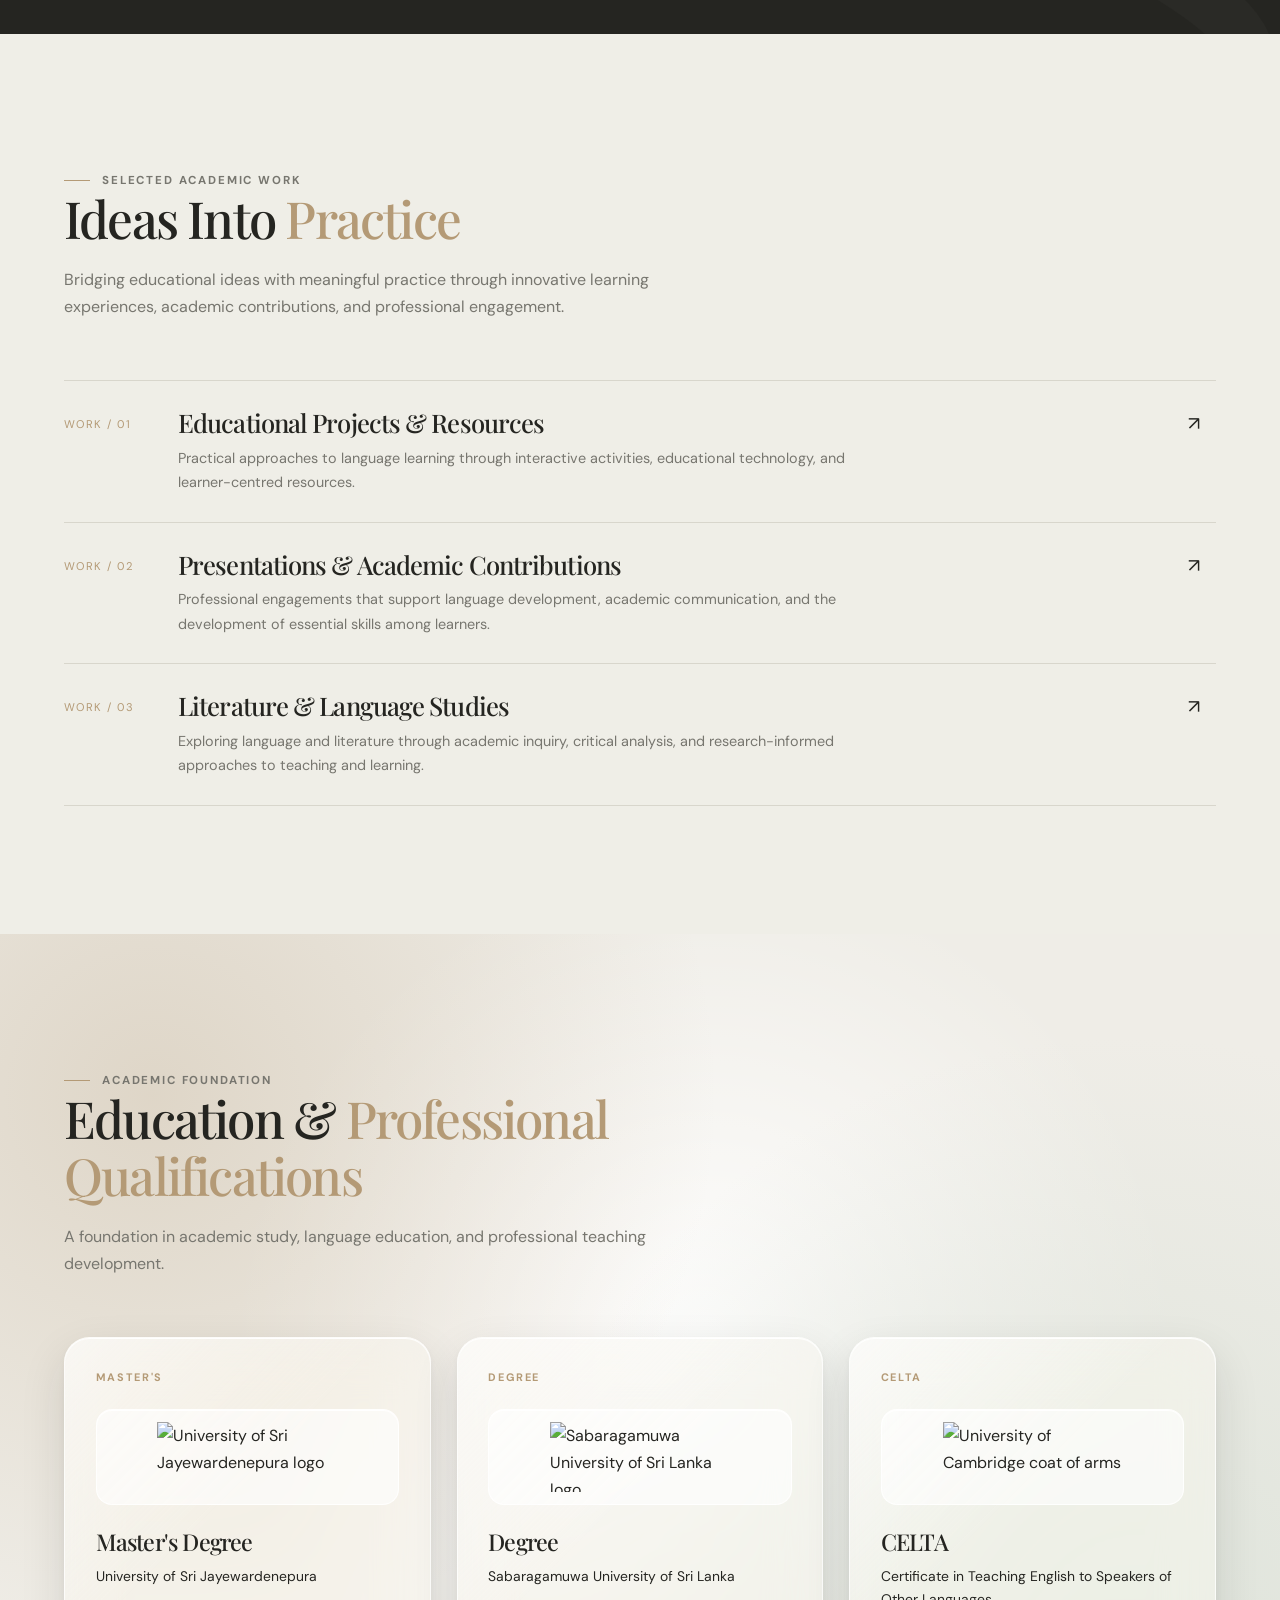
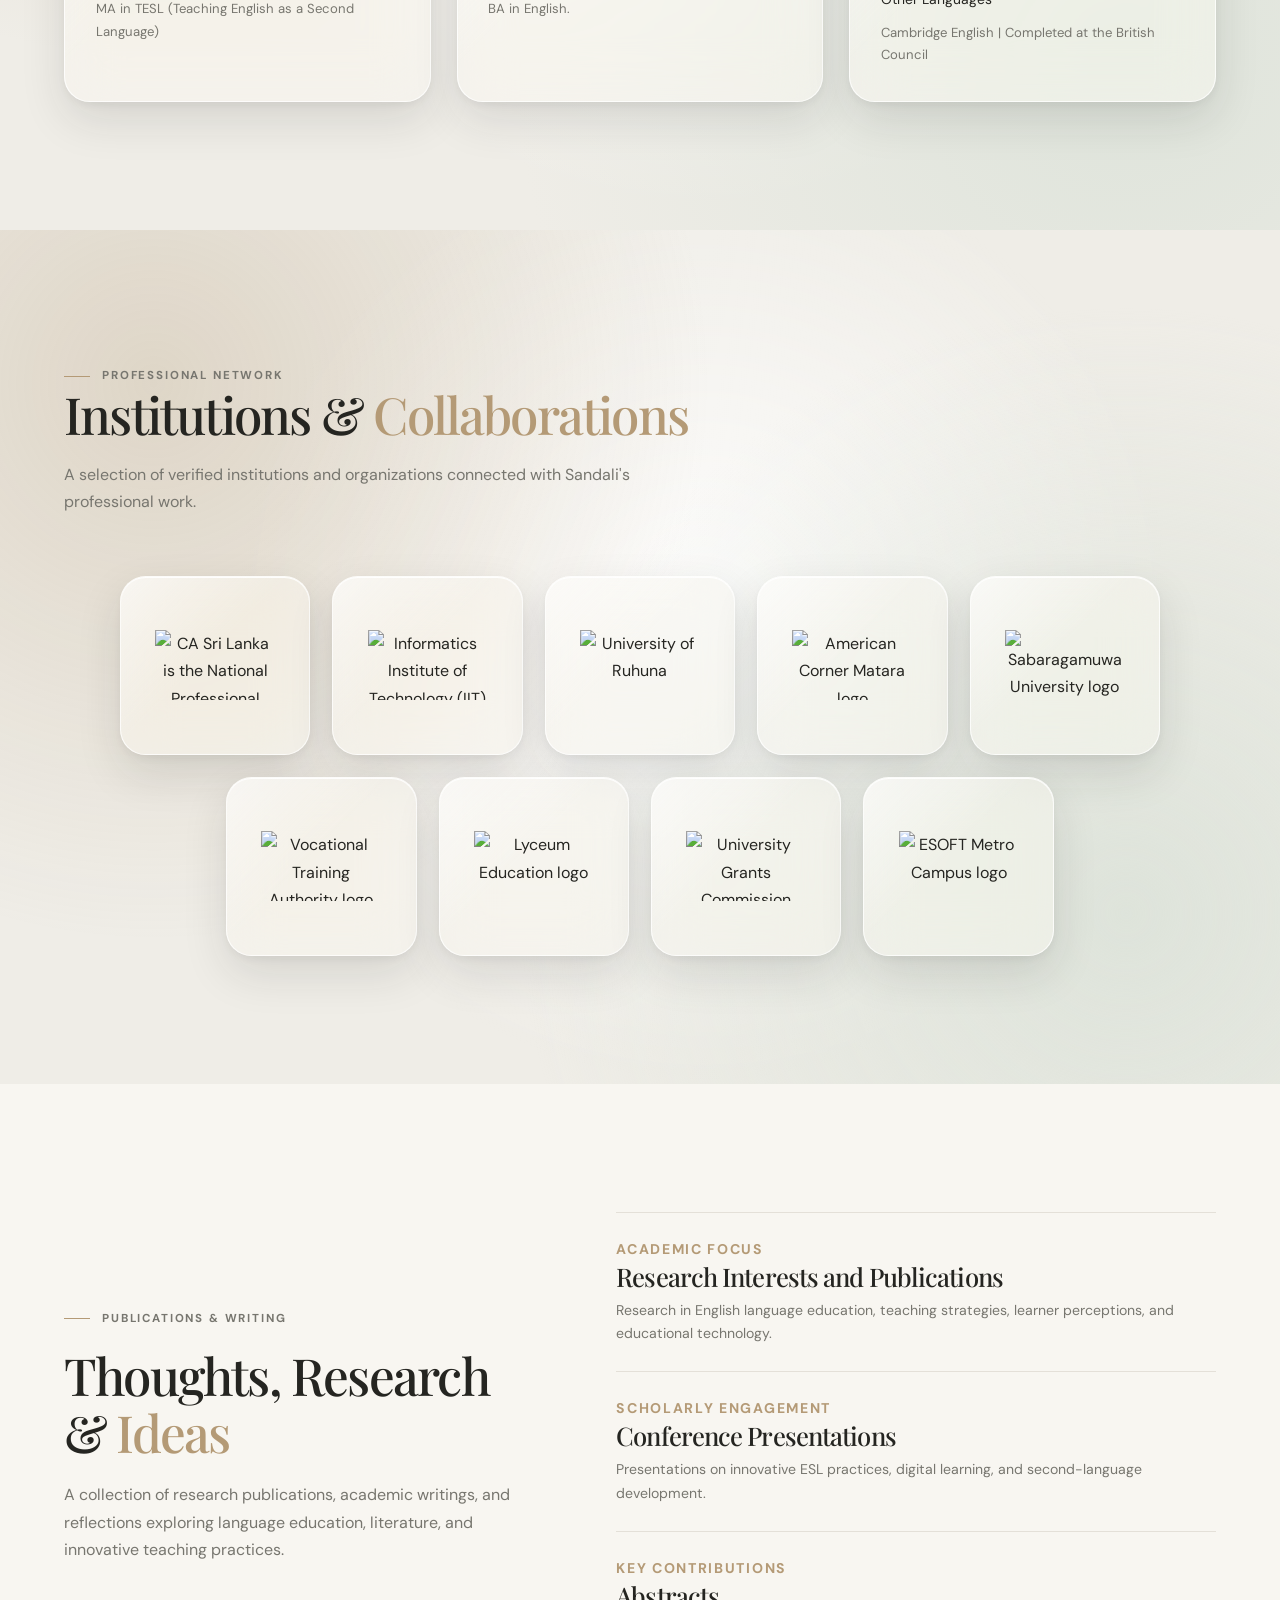
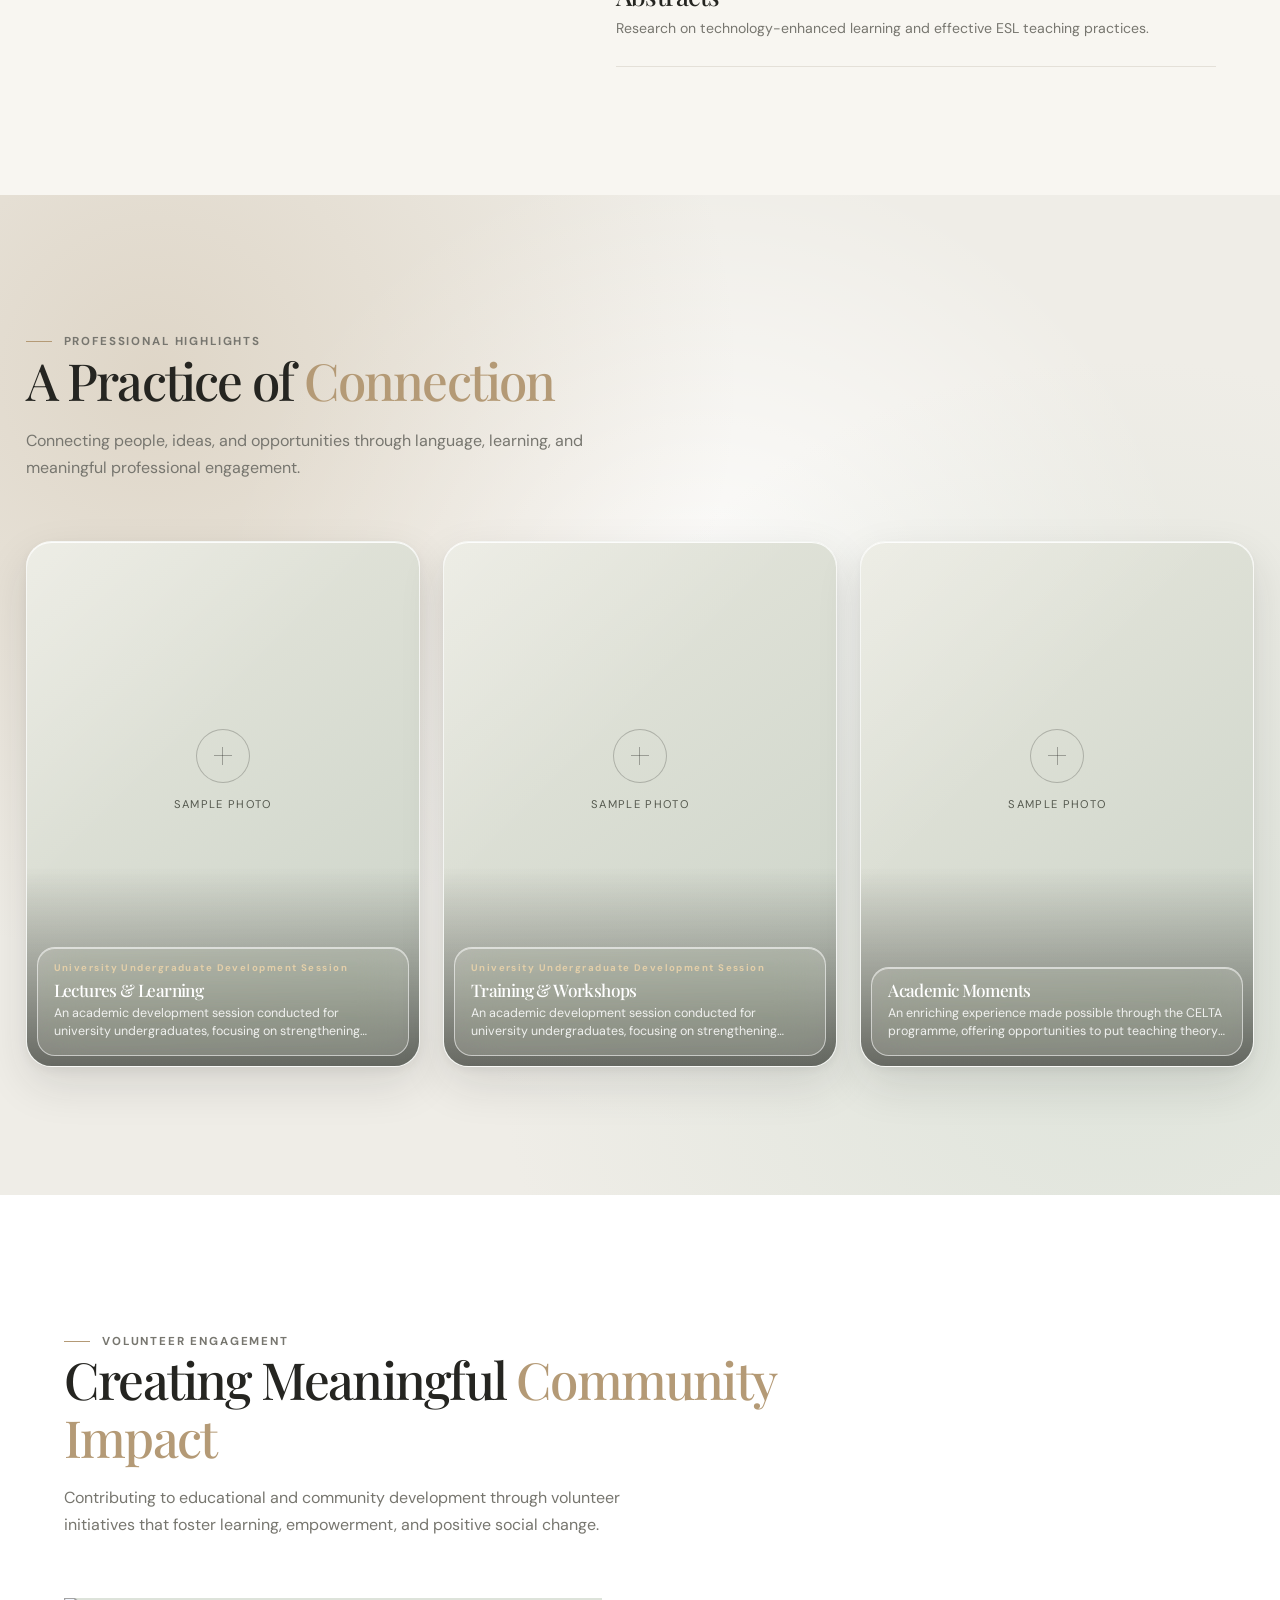
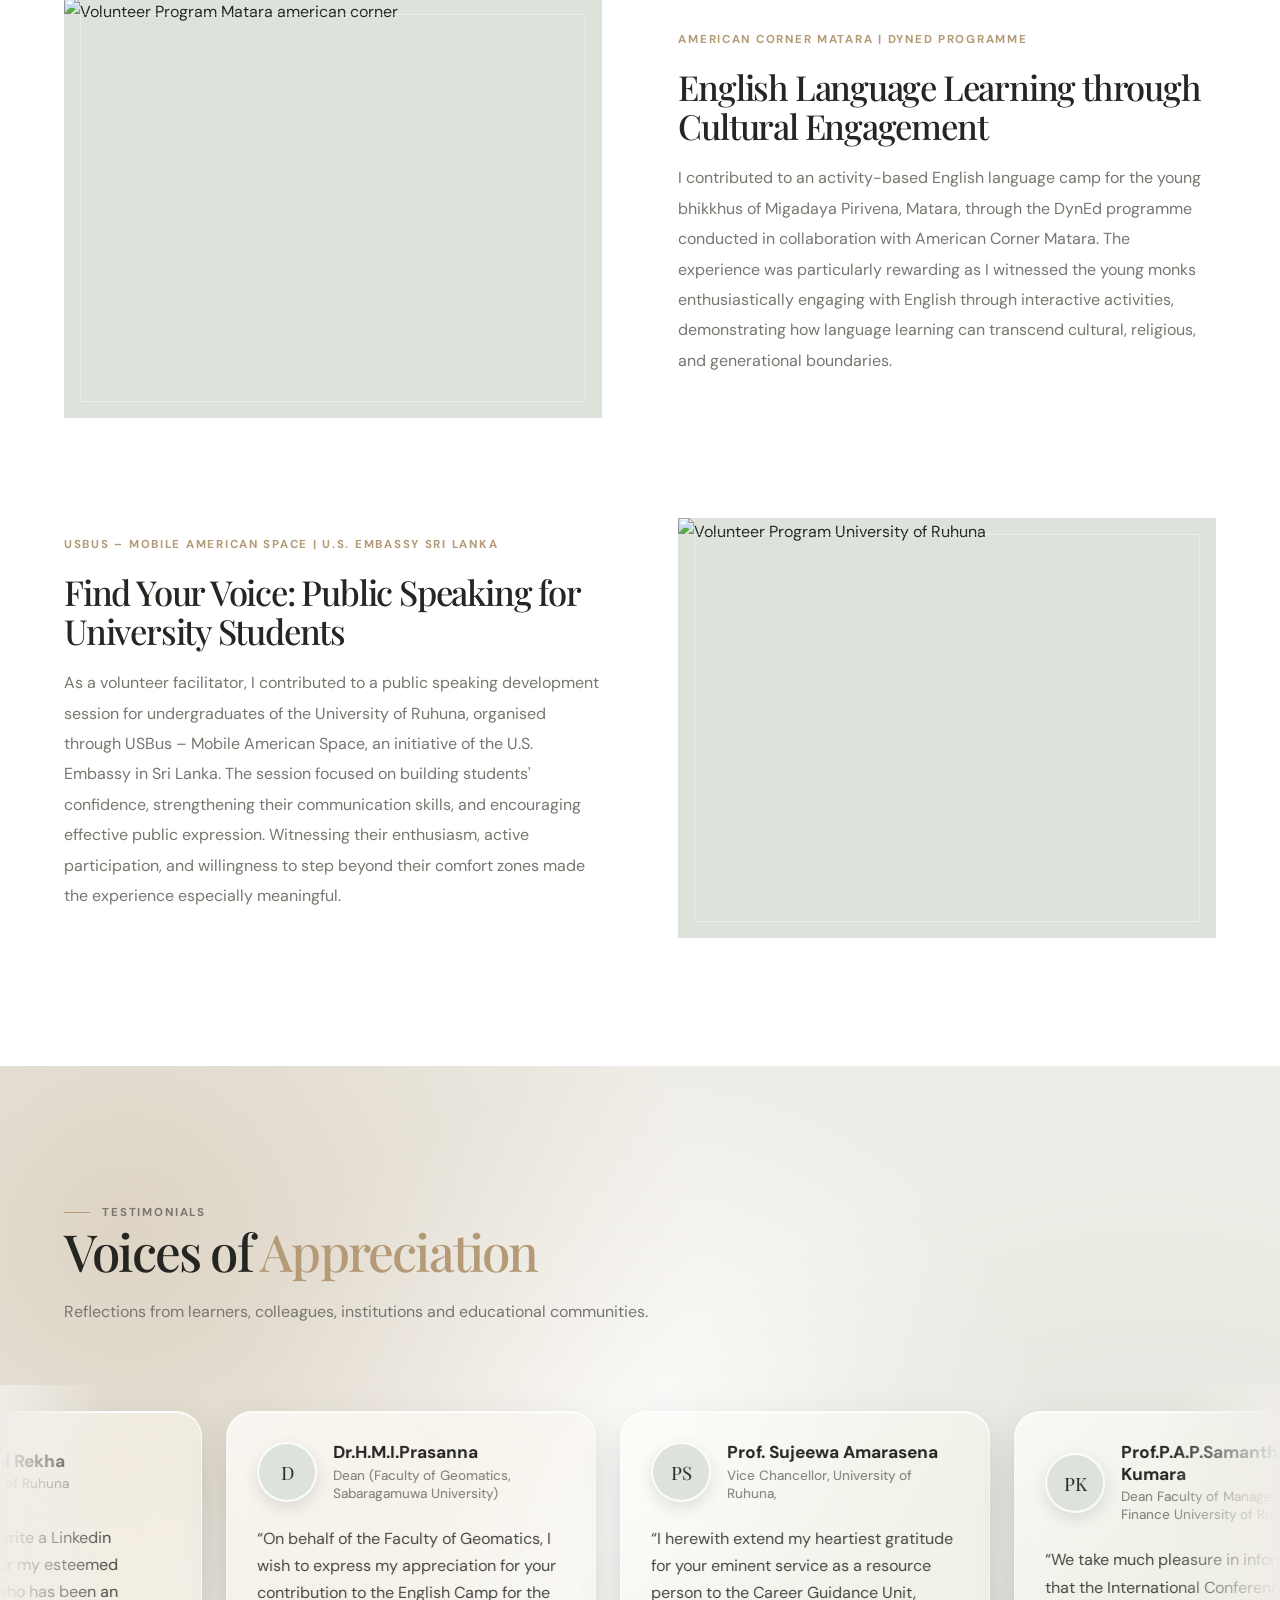
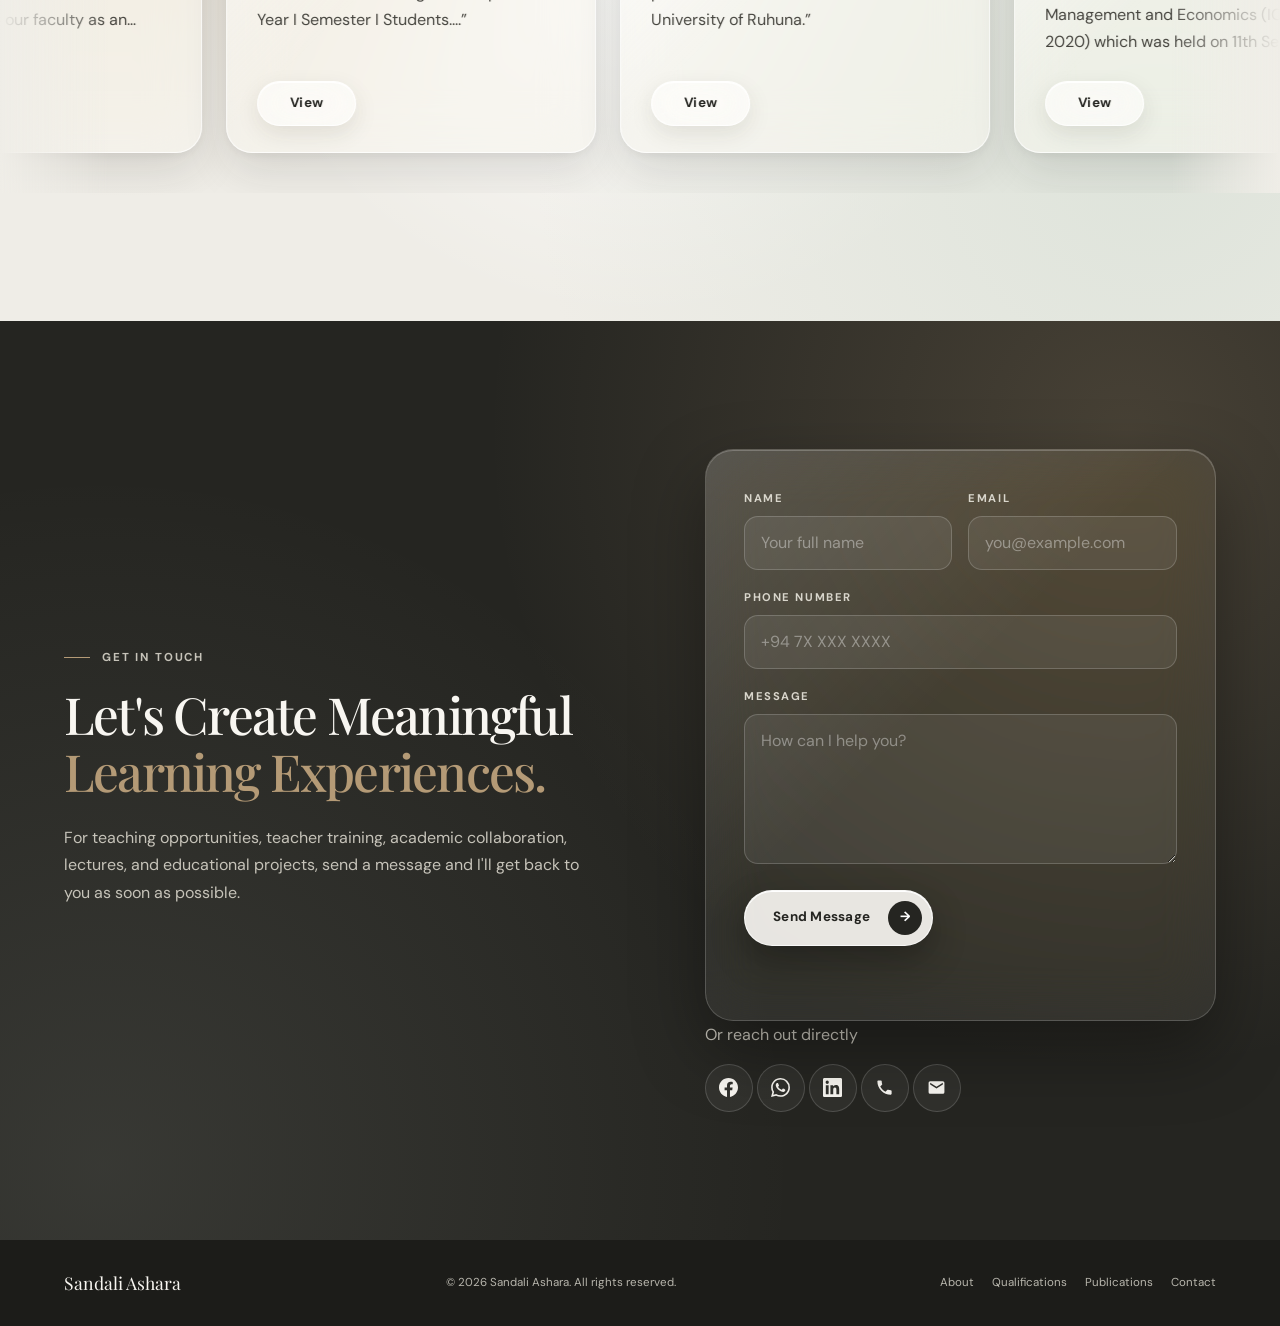
==== commit 85d0c04f: "Your commit message here" ====
--- a/index.html
+++ b/index.html
@@ -1160,12 +1160,12 @@
             <div><h3>Educational Projects &amp; Resources</h3><p>Practical approaches to language learning through interactive activities, educational technology, and learner-centred resources.</p></div>
             <span class="work-arrow" aria-hidden="true">↗</span>
           </a>
-          <a class="work-item reveal reveal-delay-1" href="training02.html">
+          <a class="work-item reveal reveal-delay-1" href="Presentations_Academic_Contributions.html">
             <span class="work-index">WORK / 02</span>
             <div><h3>Presentations &amp; Academic Contributions</h3><p>Professional engagements that support language development, academic communication, and the development of essential skills among learners.</p></div>
             <span class="work-arrow" aria-hidden="true">↗</span>
           </a>
-          <a class="work-item reveal reveal-delay-2" href="training03.html">
+          <a class="work-item reveal reveal-delay-2" href="literatureandLanguageStudies.html">
             <span class="work-index">WORK / 03</span>
             <div><h3>Literature &amp; Language Studies</h3><p>Exploring language and literature through academic inquiry, critical analysis, and research-informed approaches to teaching and learning.</p></div>
             <span class="work-arrow" aria-hidden="true">↗</span>
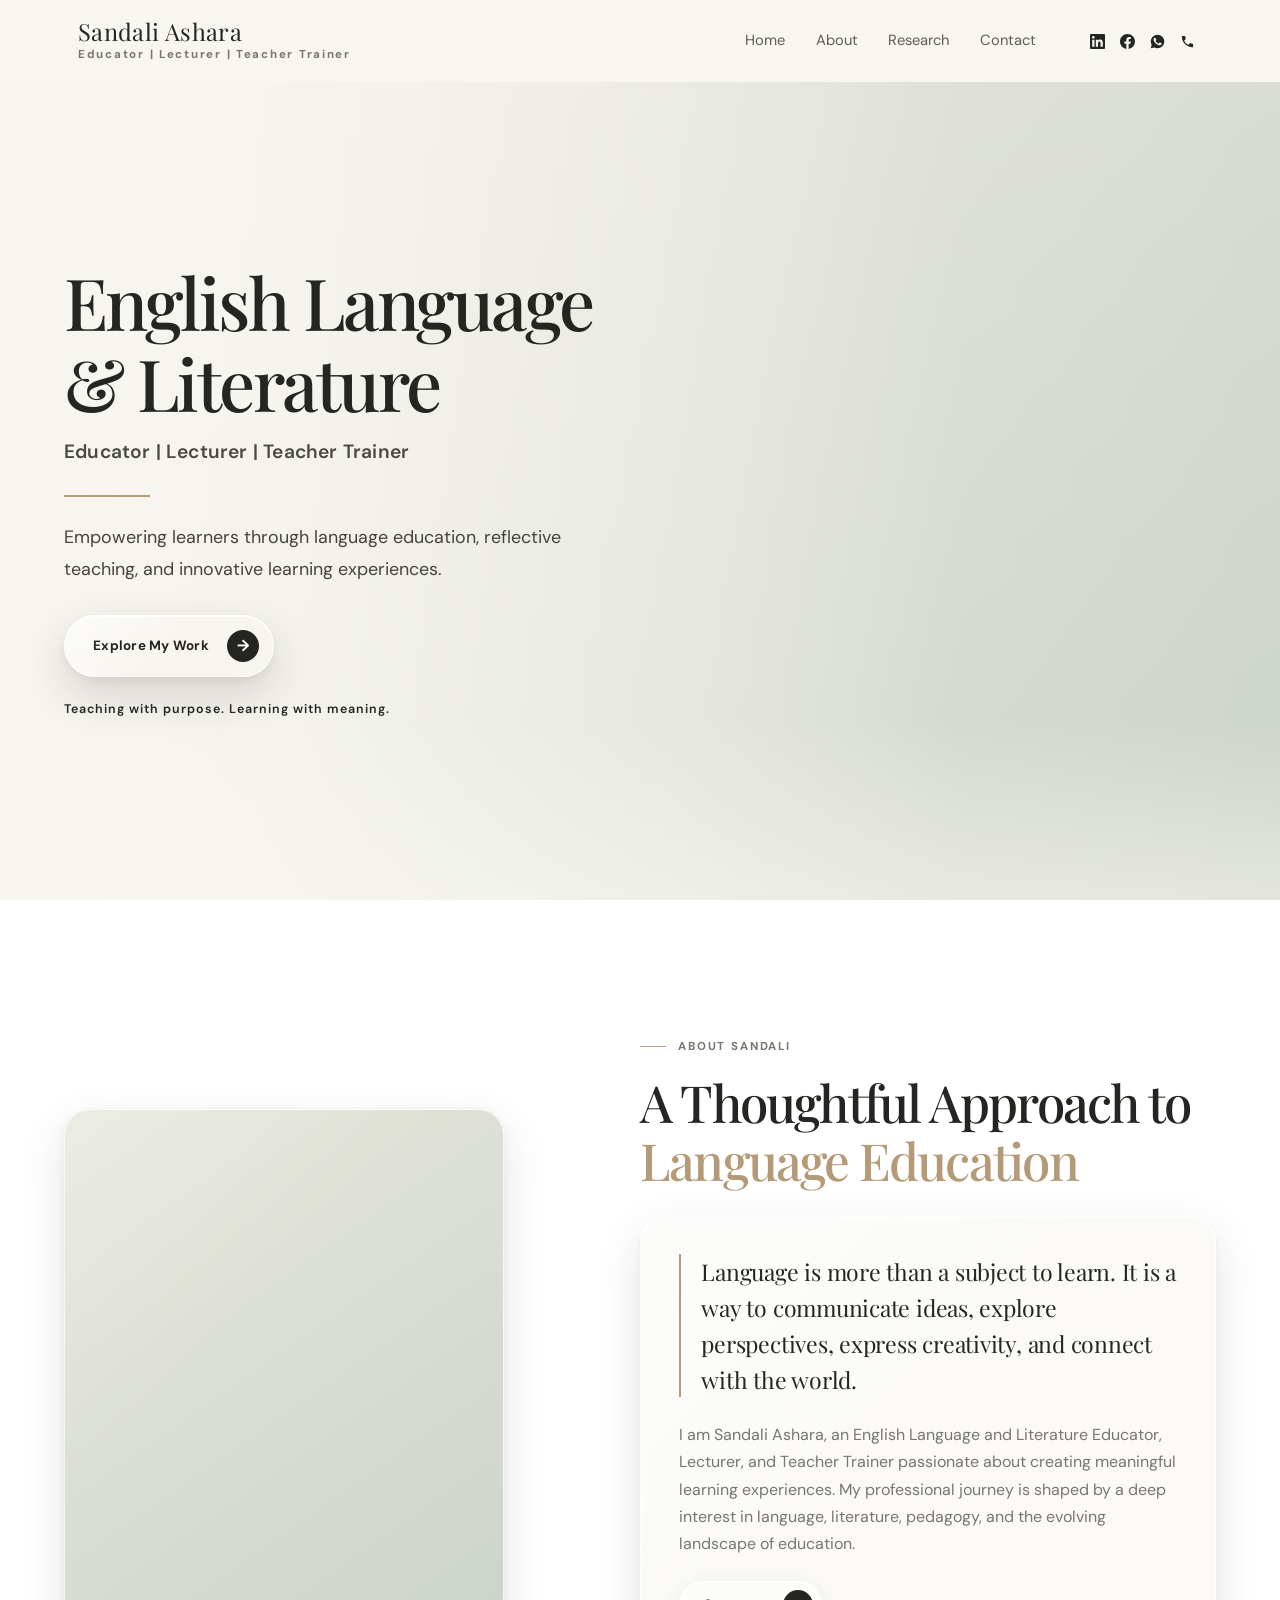
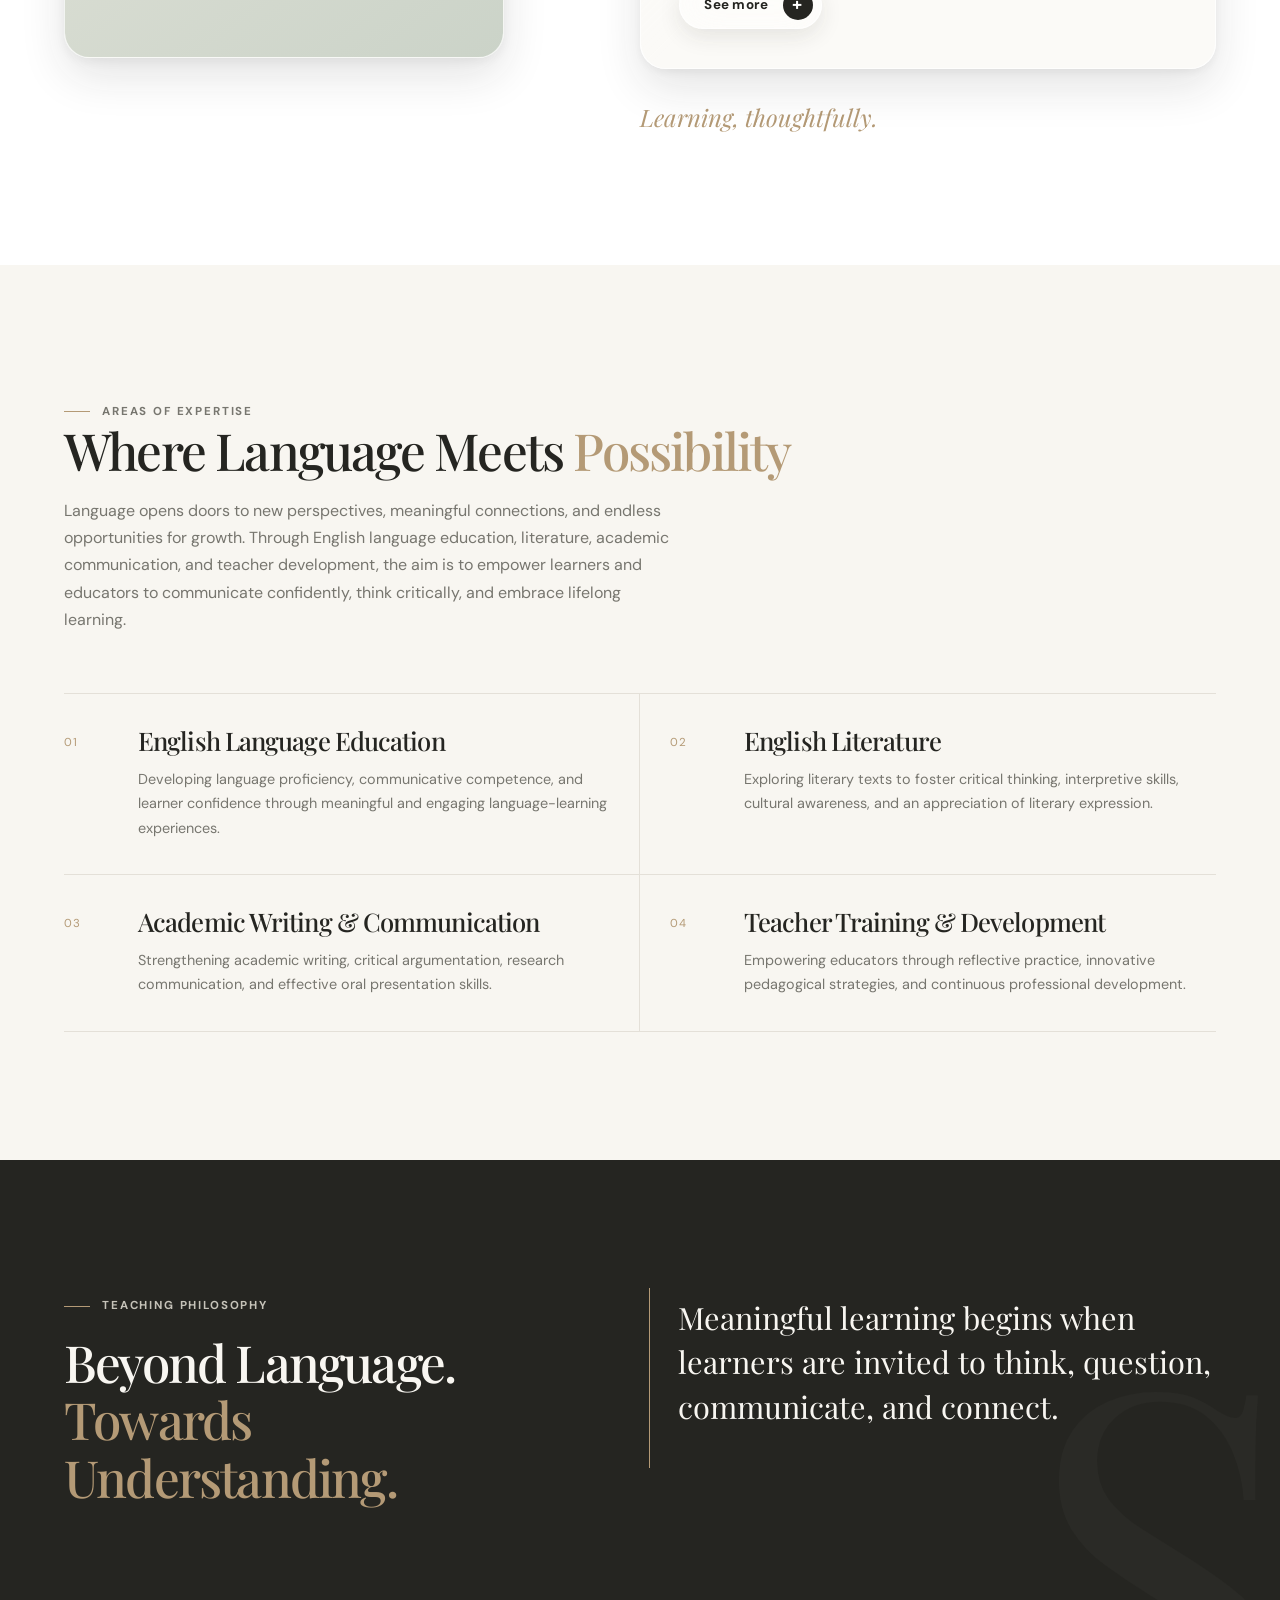
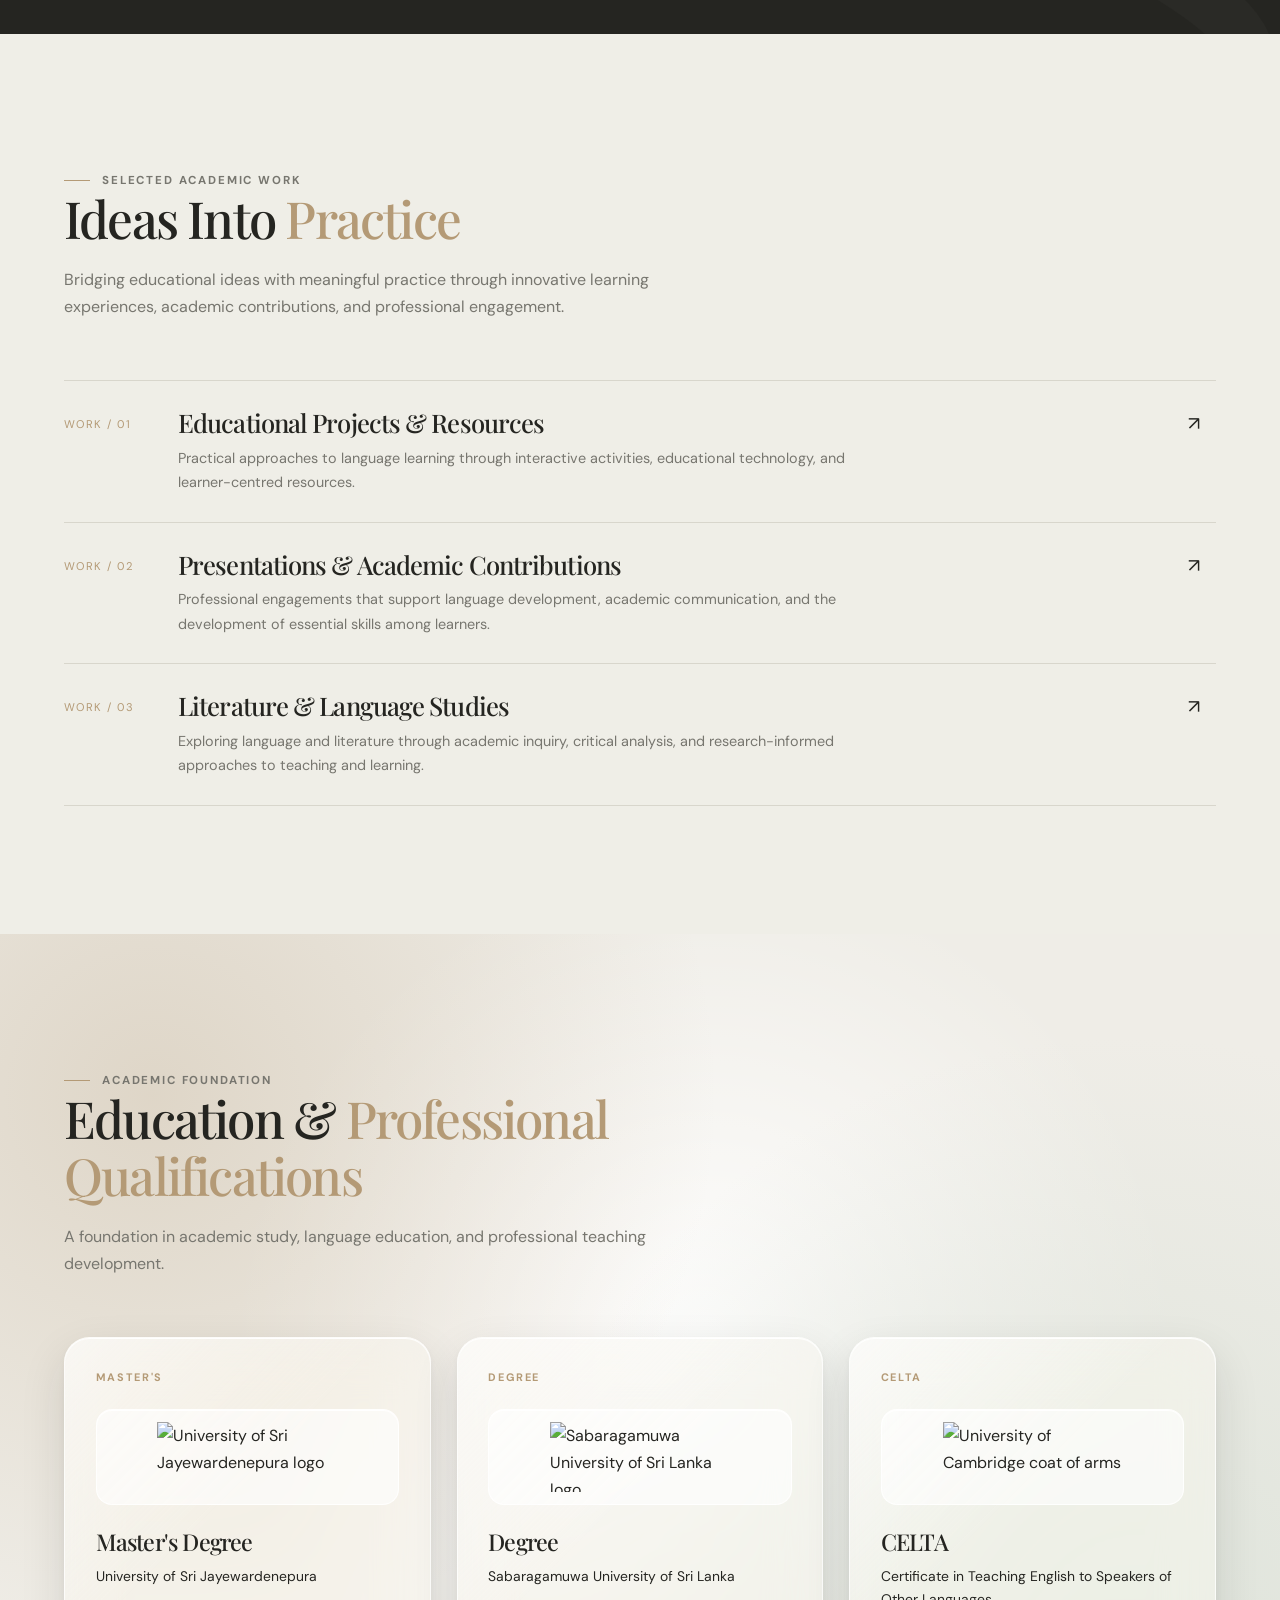
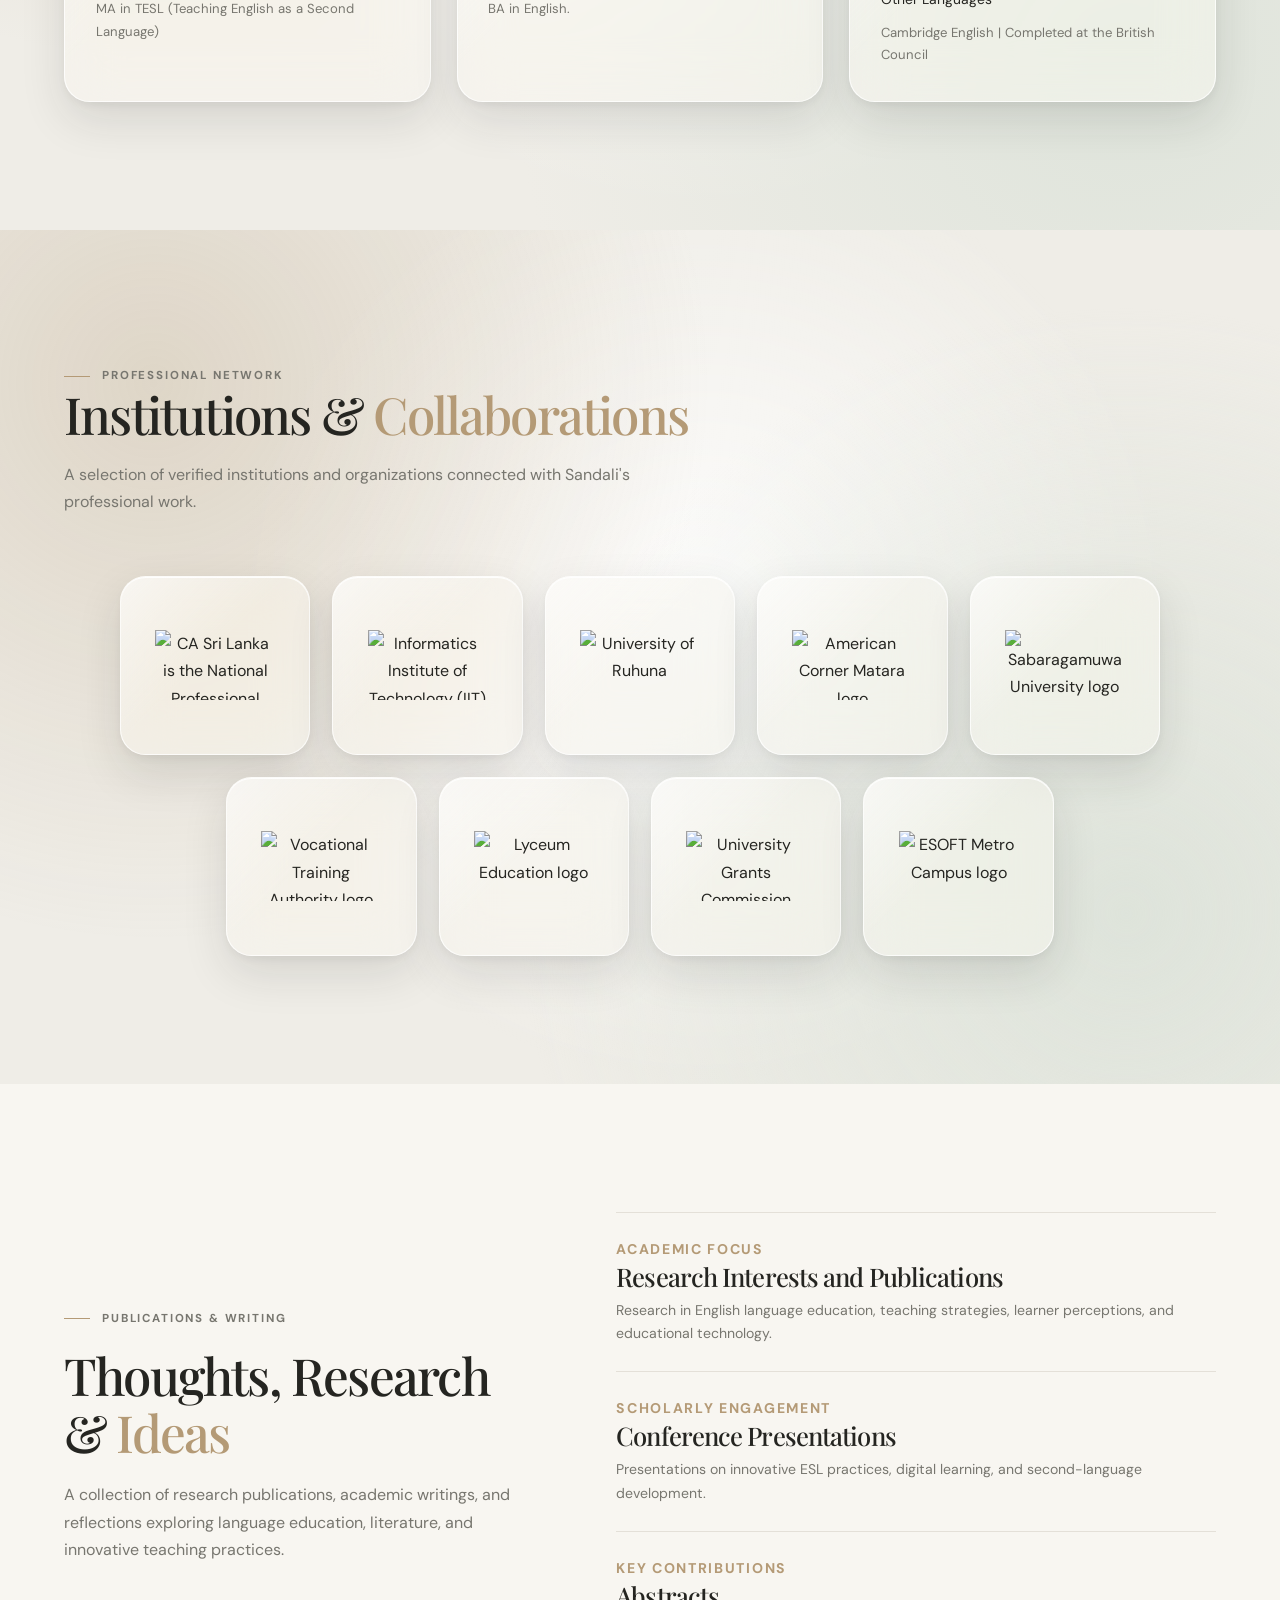
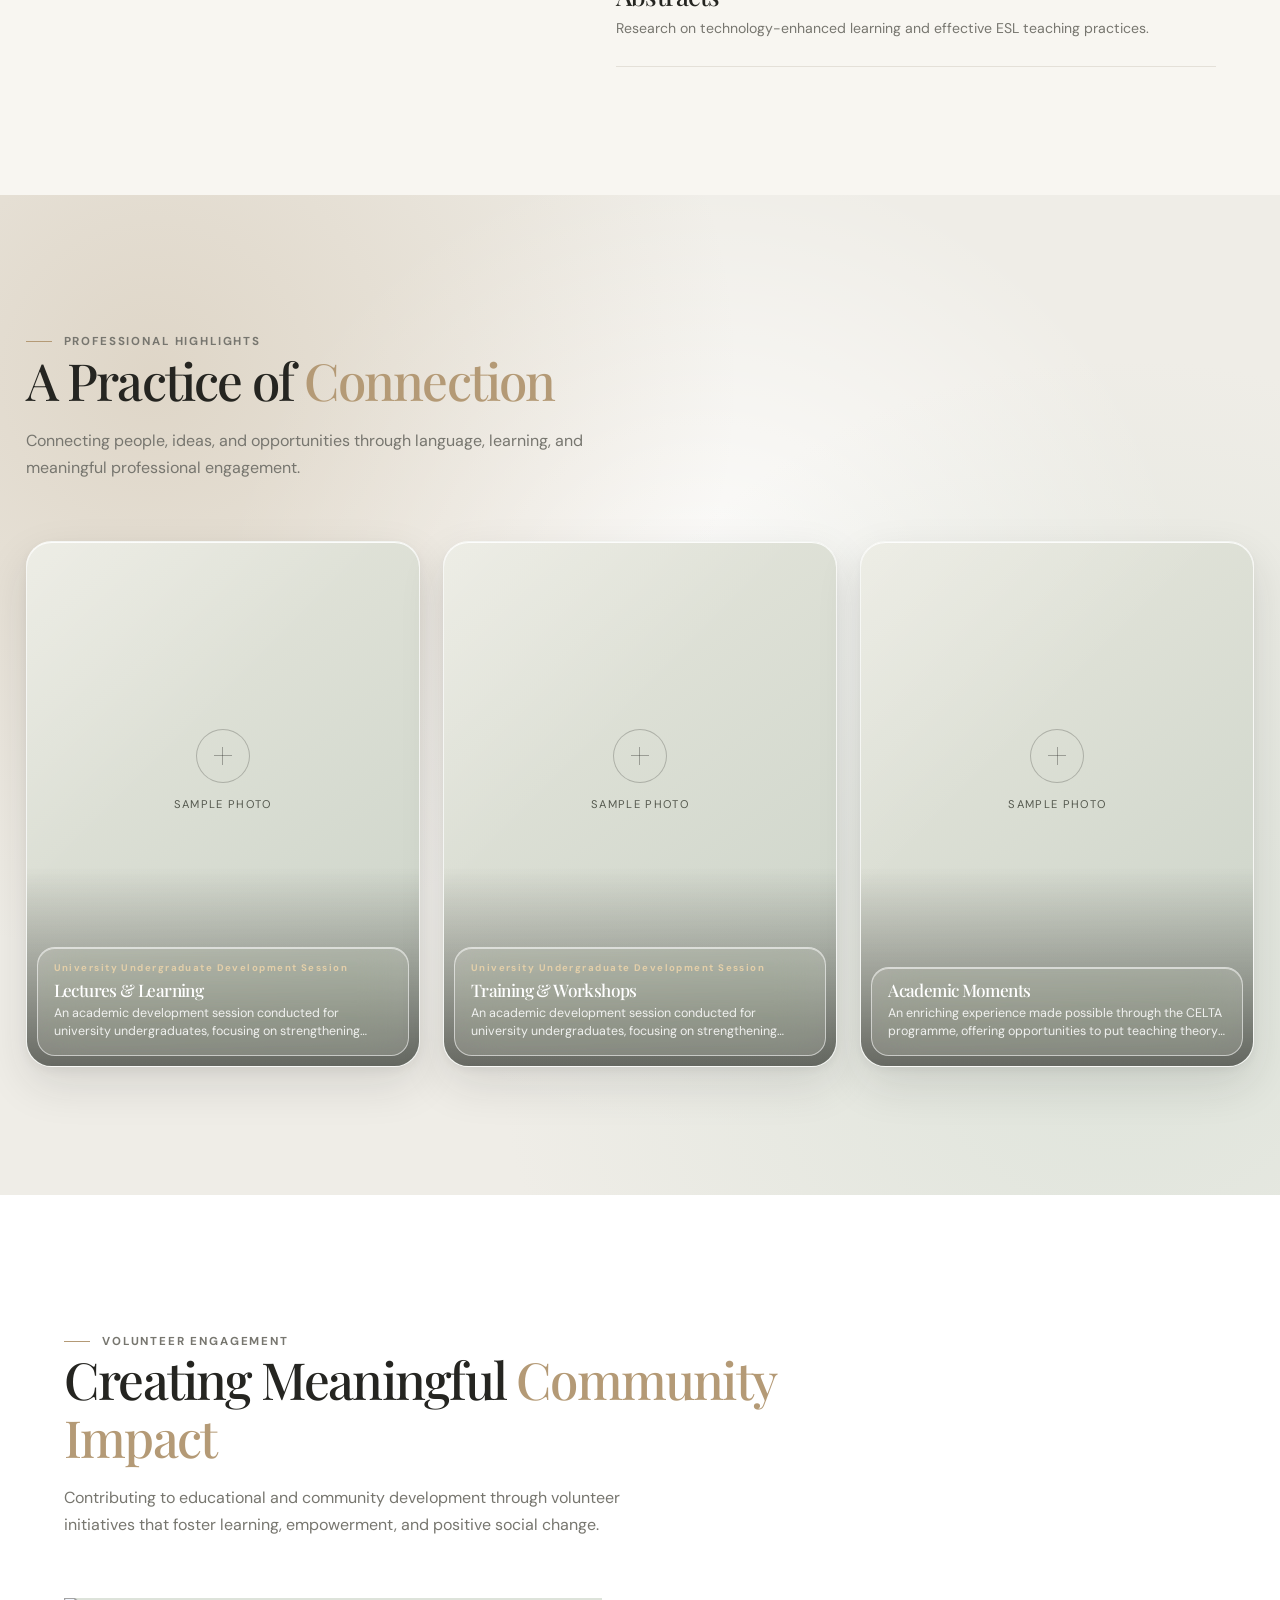
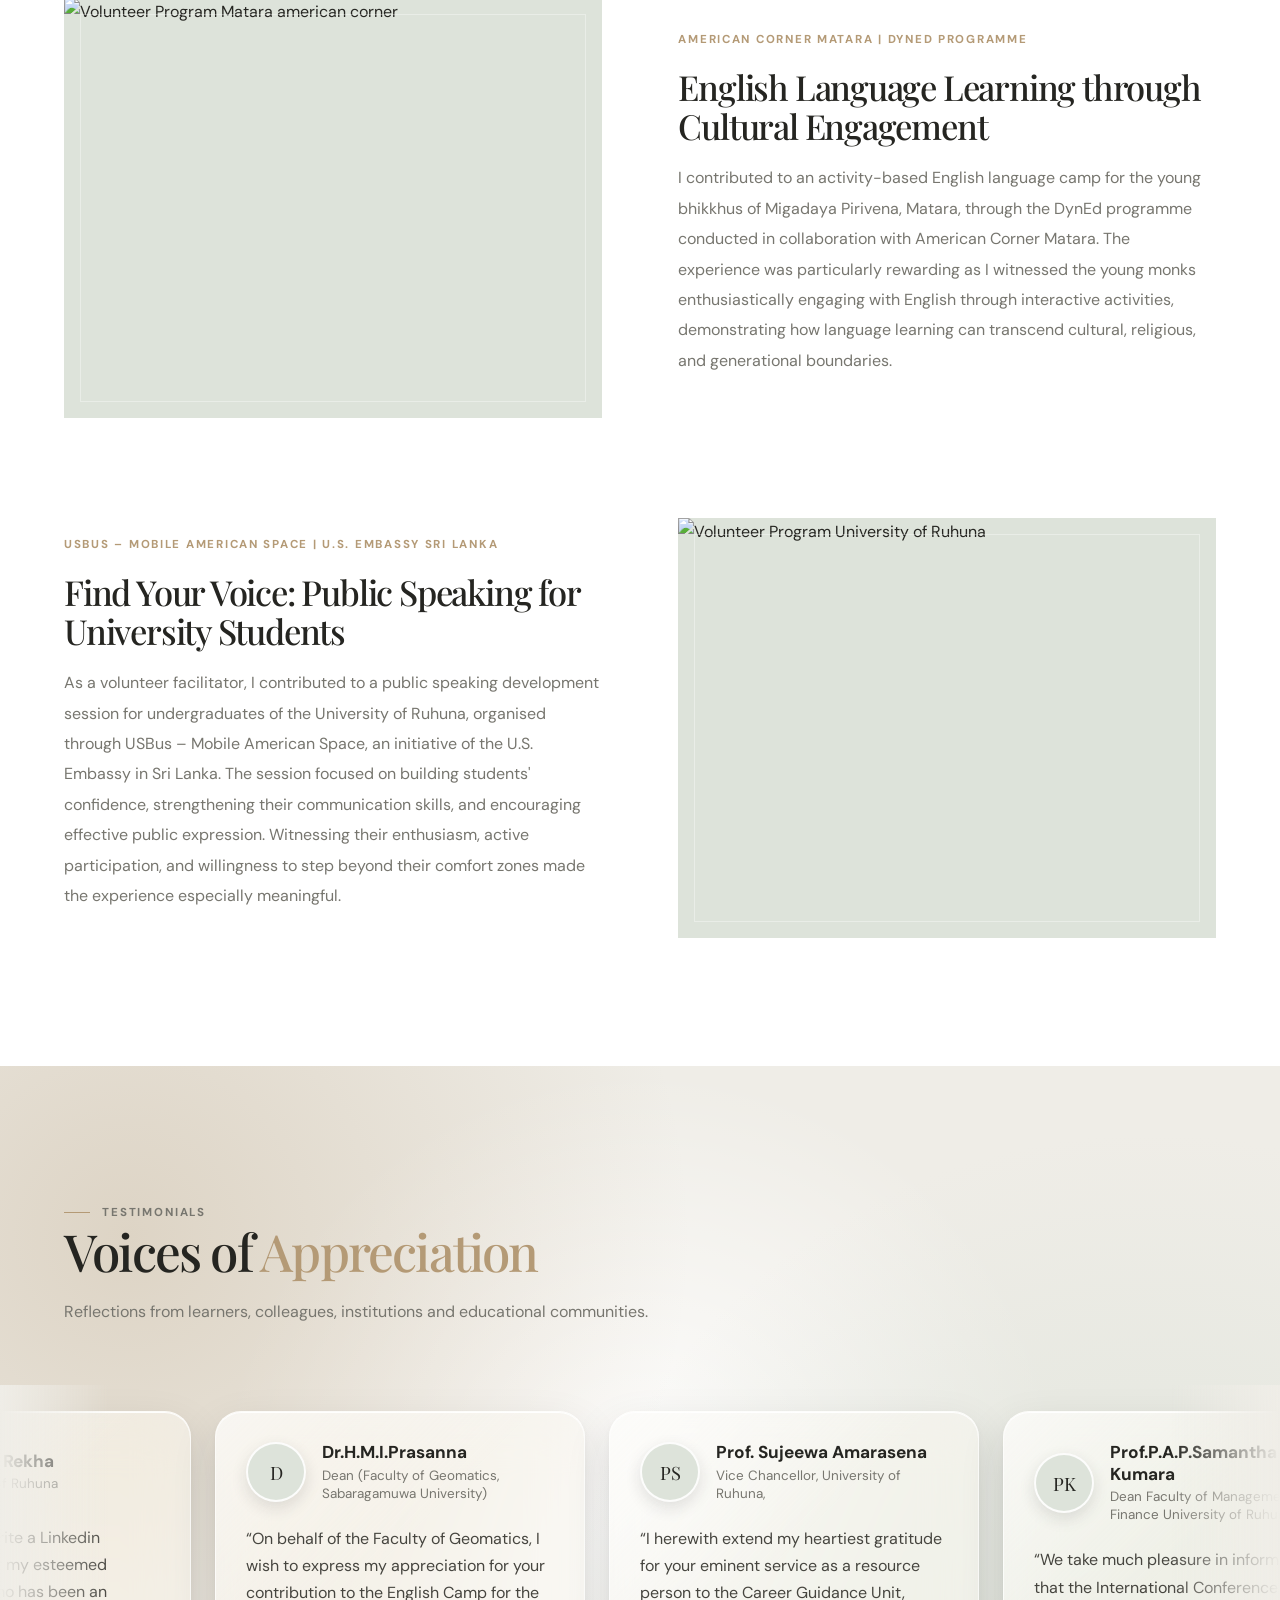
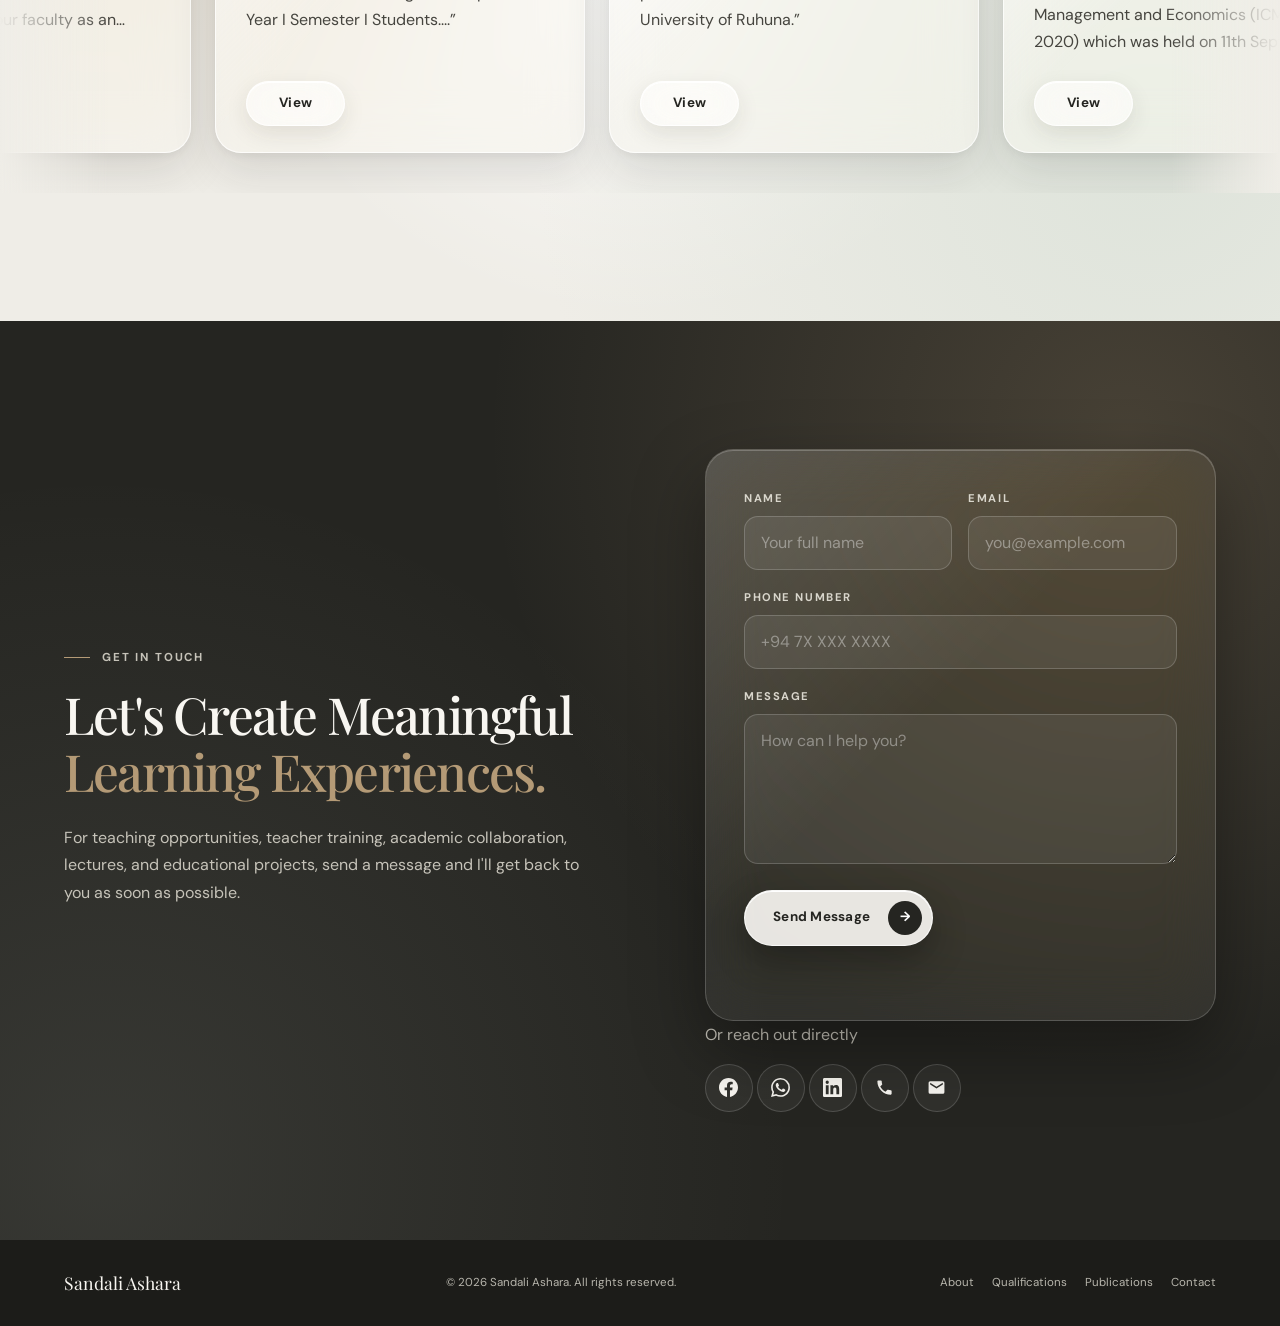
==== commit f963bbd1: "update code" ====
--- a/index.html
+++ b/index.html
@@ -1453,7 +1453,7 @@
             <a class="social-btn" href="tel:+94713164826" aria-label="Call" title="Call">
               <svg viewBox="0 0 24 24" aria-hidden="true"><path d="M6.62 10.79c1.44 2.83 3.76 5.14 6.59 6.59l2.2-2.2c.27-.27.67-.36 1.02-.24 1.12.37 2.33.57 3.57.57.55 0 1 .45 1 1V20c0 .55-.45 1-1 1-9.39 0-17-7.61-17-17 0-.55.45-1 1-1h3.5c.55 0 1 .45 1 1 0 1.25.2 2.45.57 3.57.11.35.03.74-.25 1.02l-2.2 2.2z"/></svg>
             </a>
-            <a class="social-btn" href="mailto:your@email.com" aria-label="Email" title="Email">
+            <a class="social-btn" href="mailto:sandaligurusinghemail.com" aria-label="Email" title="Email">
               <svg viewBox="0 0 24 24" aria-hidden="true"><path d="M20 4H4a2 2 0 0 0-2 2v12a2 2 0 0 0 2 2h16a2 2 0 0 0 2-2V6a2 2 0 0 0-2-2zm0 4.2-8 5-8-5V6l8 5 8-5v2.2z"/></svg>
             </a>
           </div>
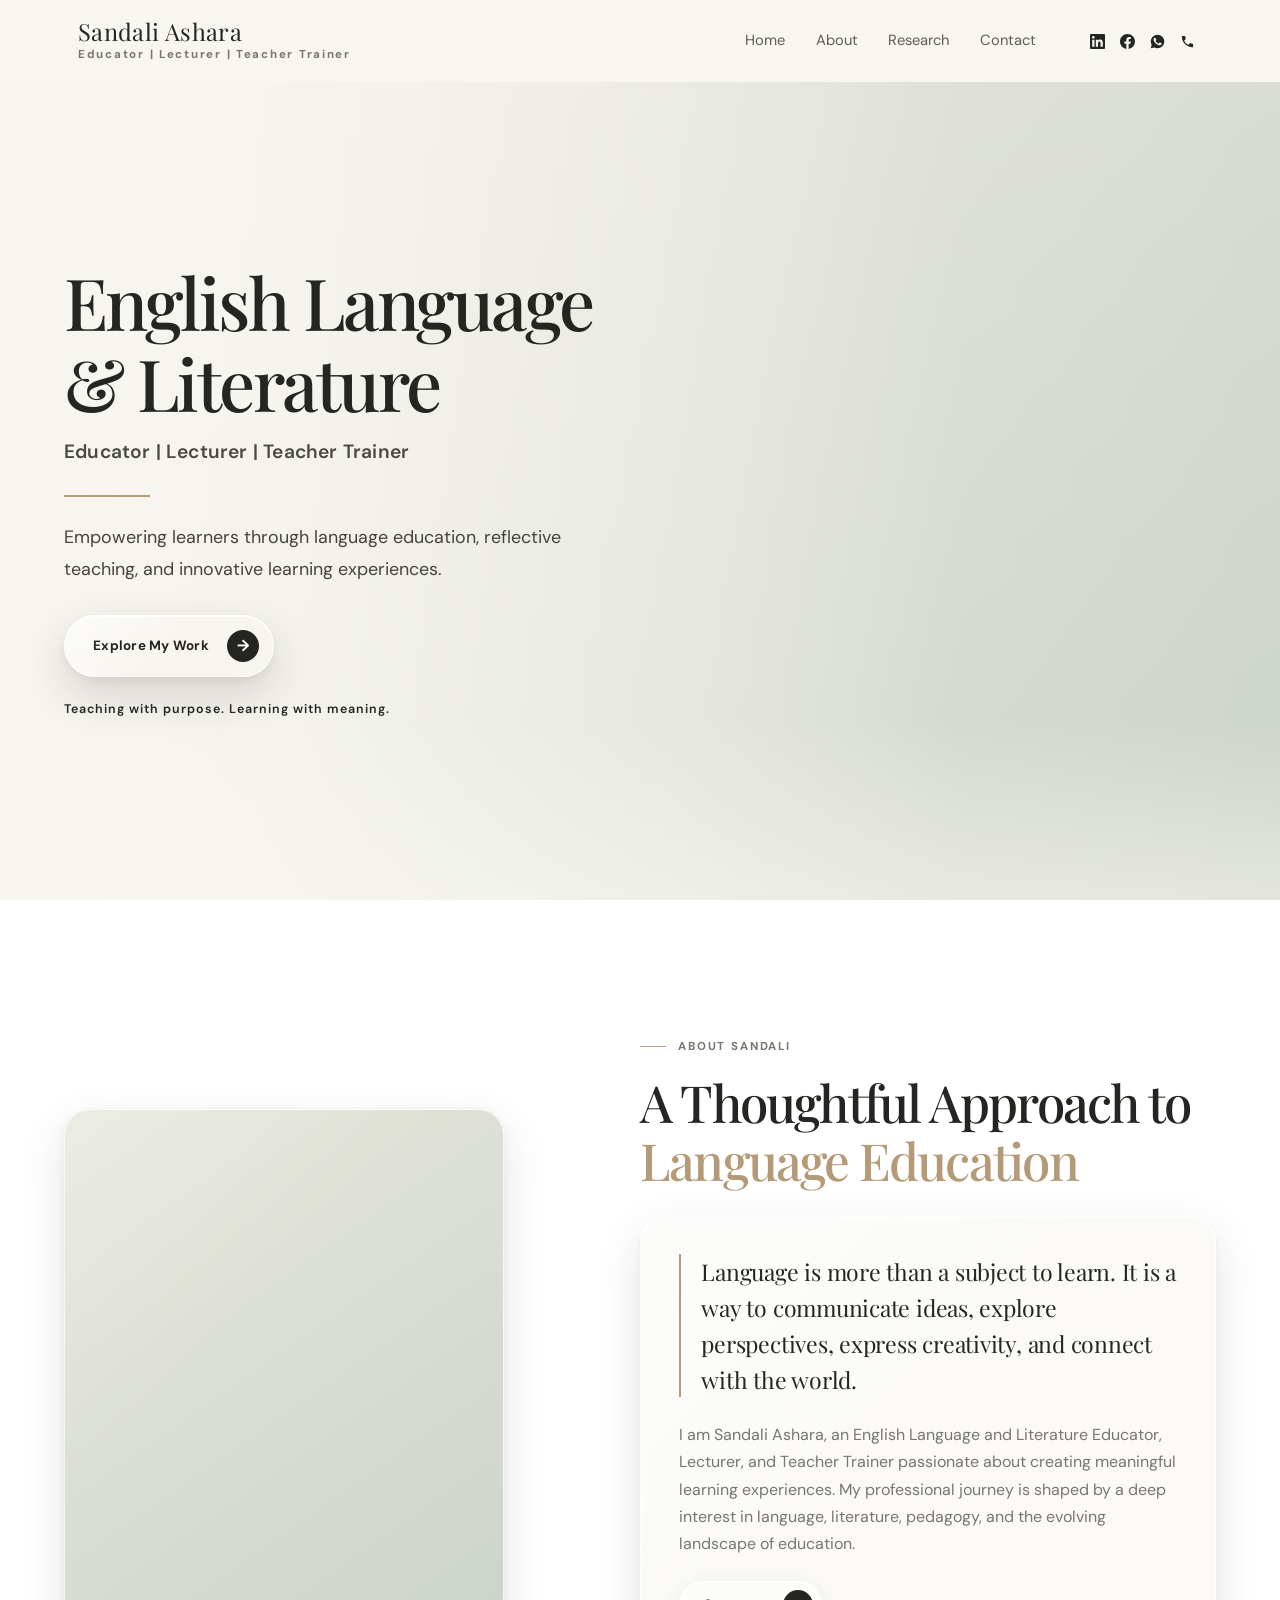
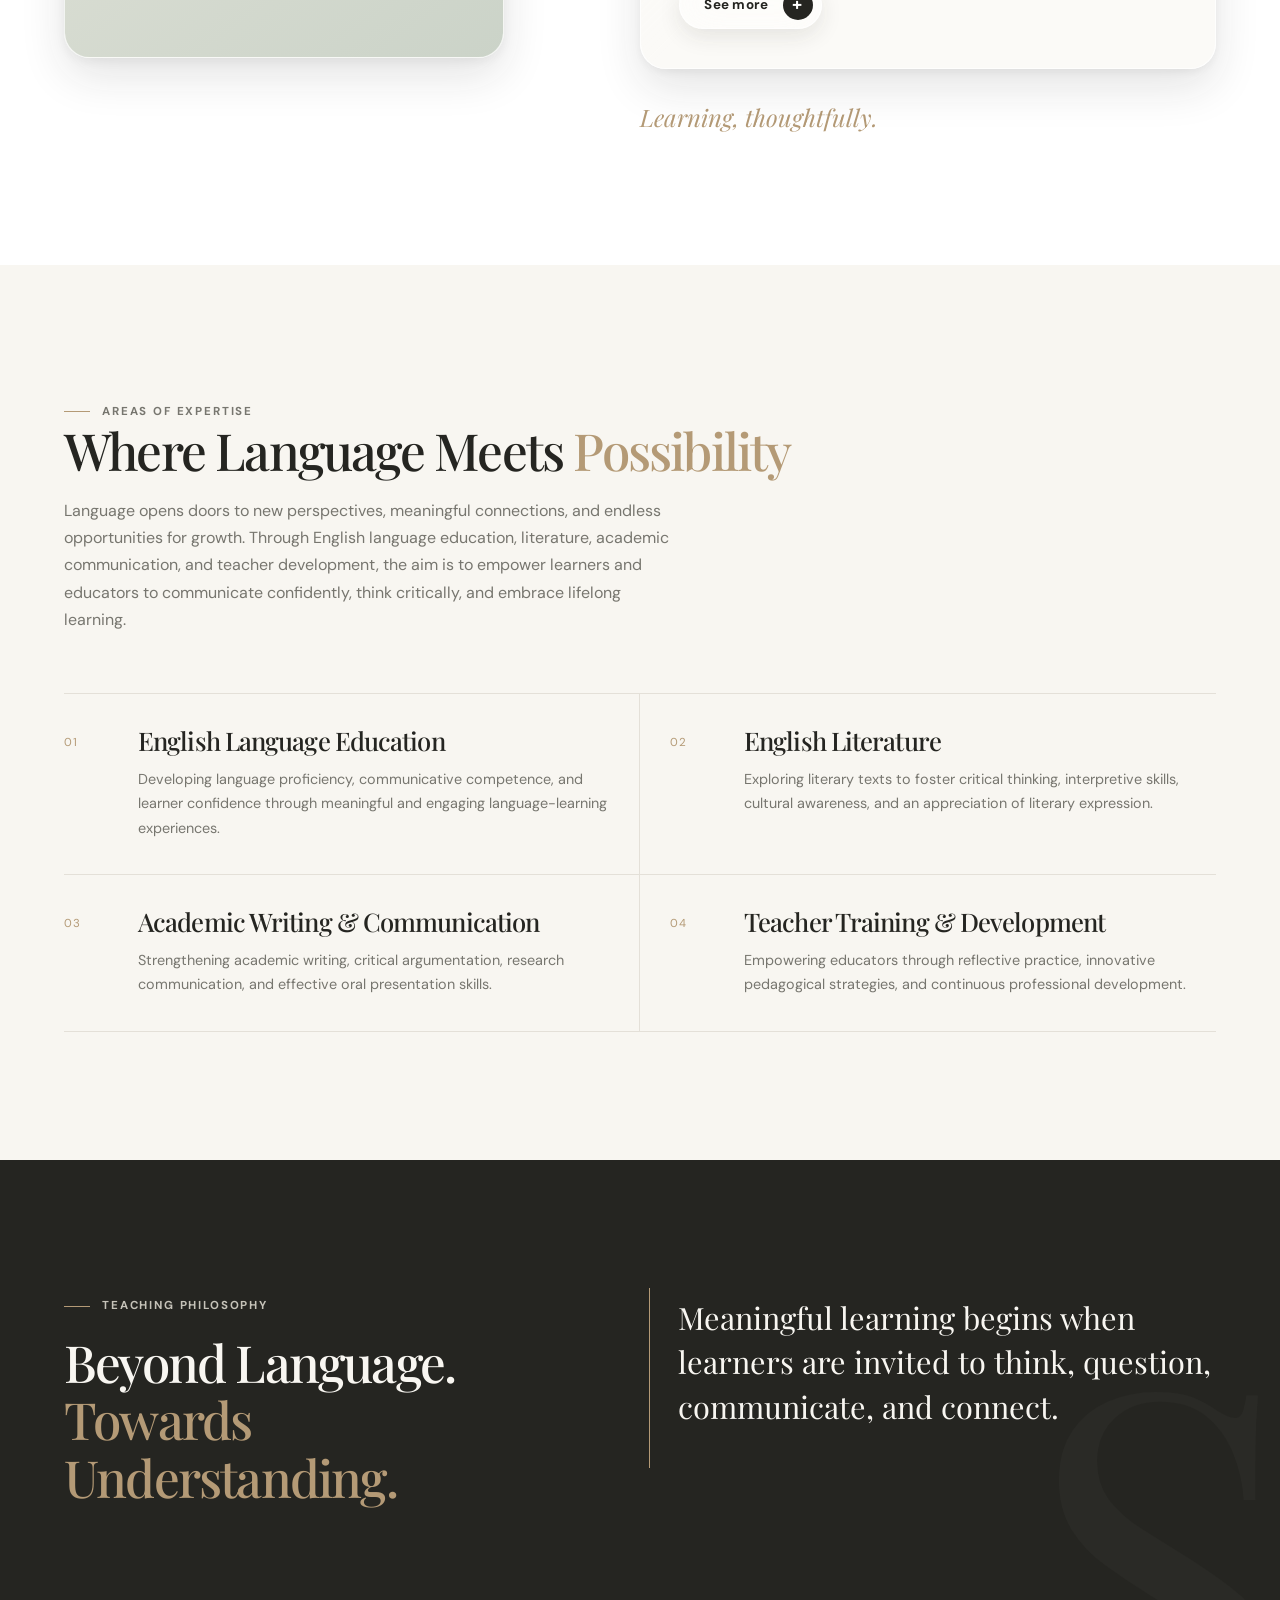
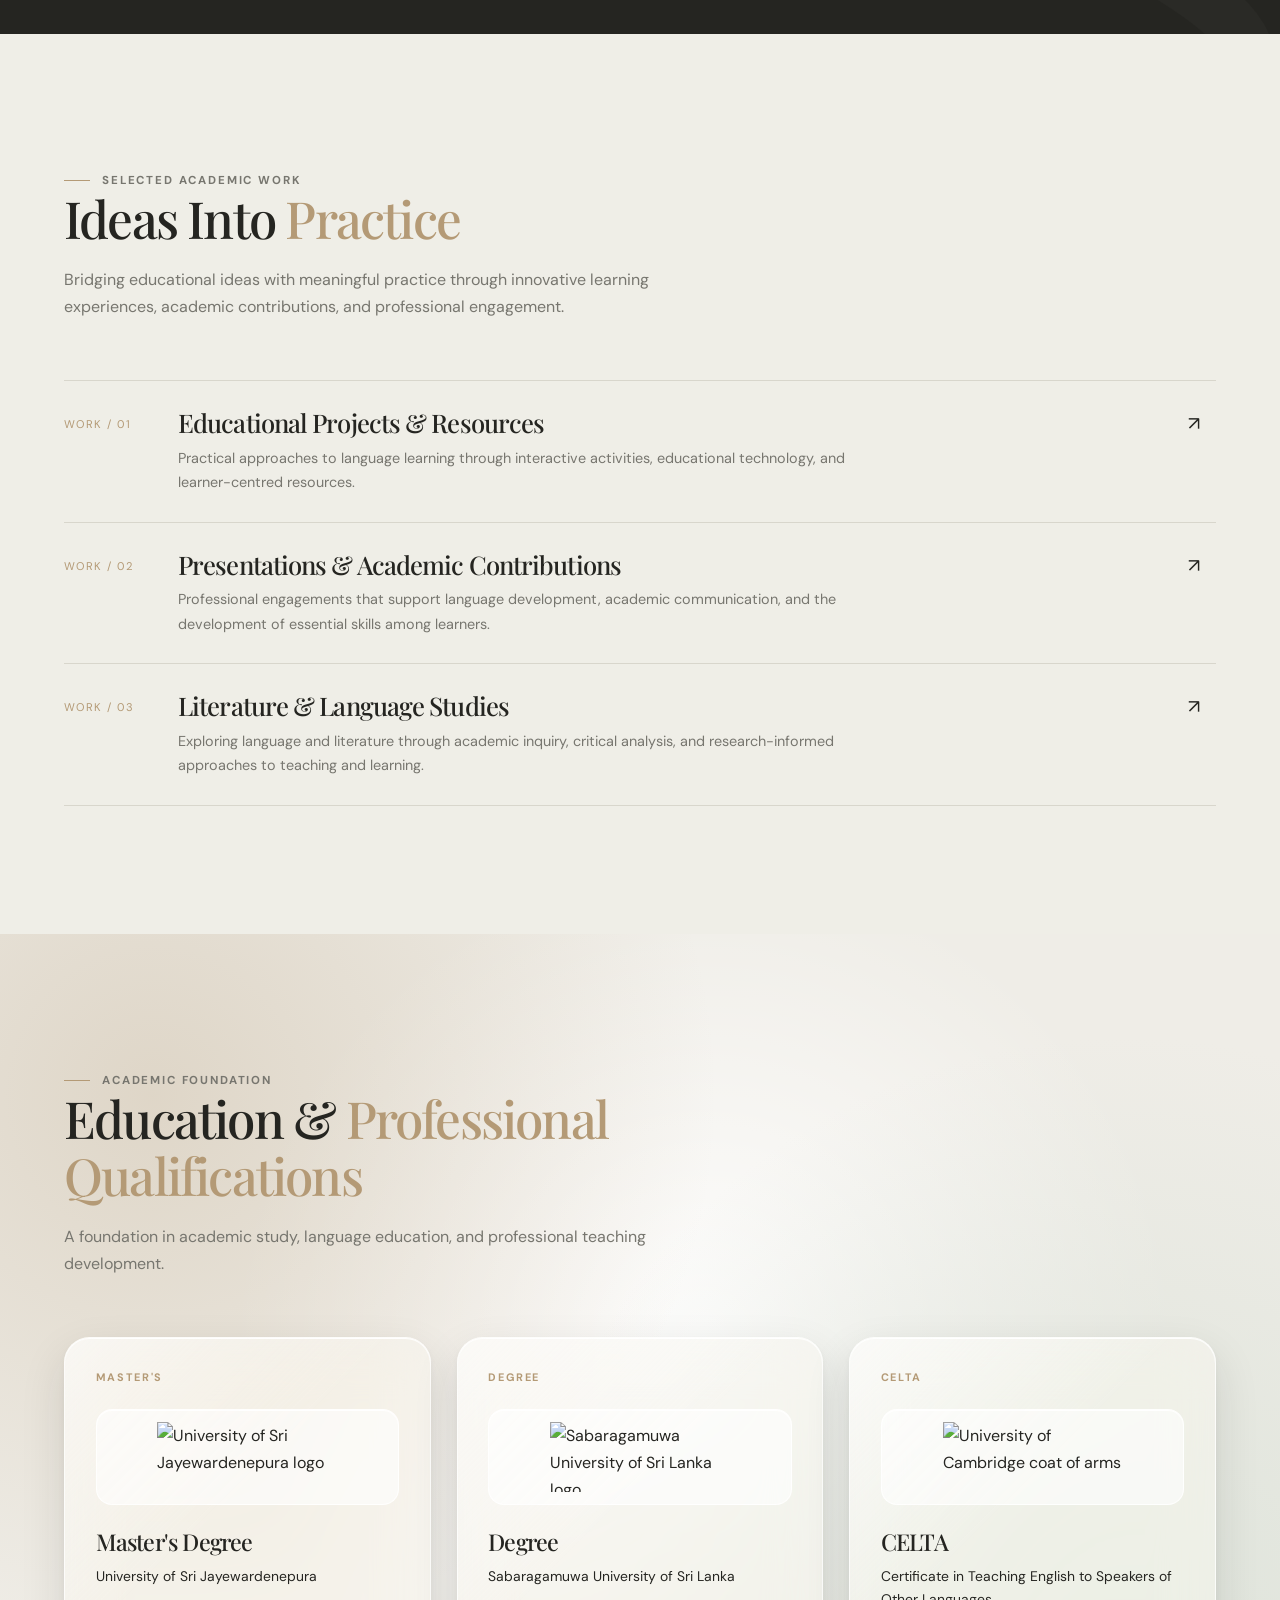
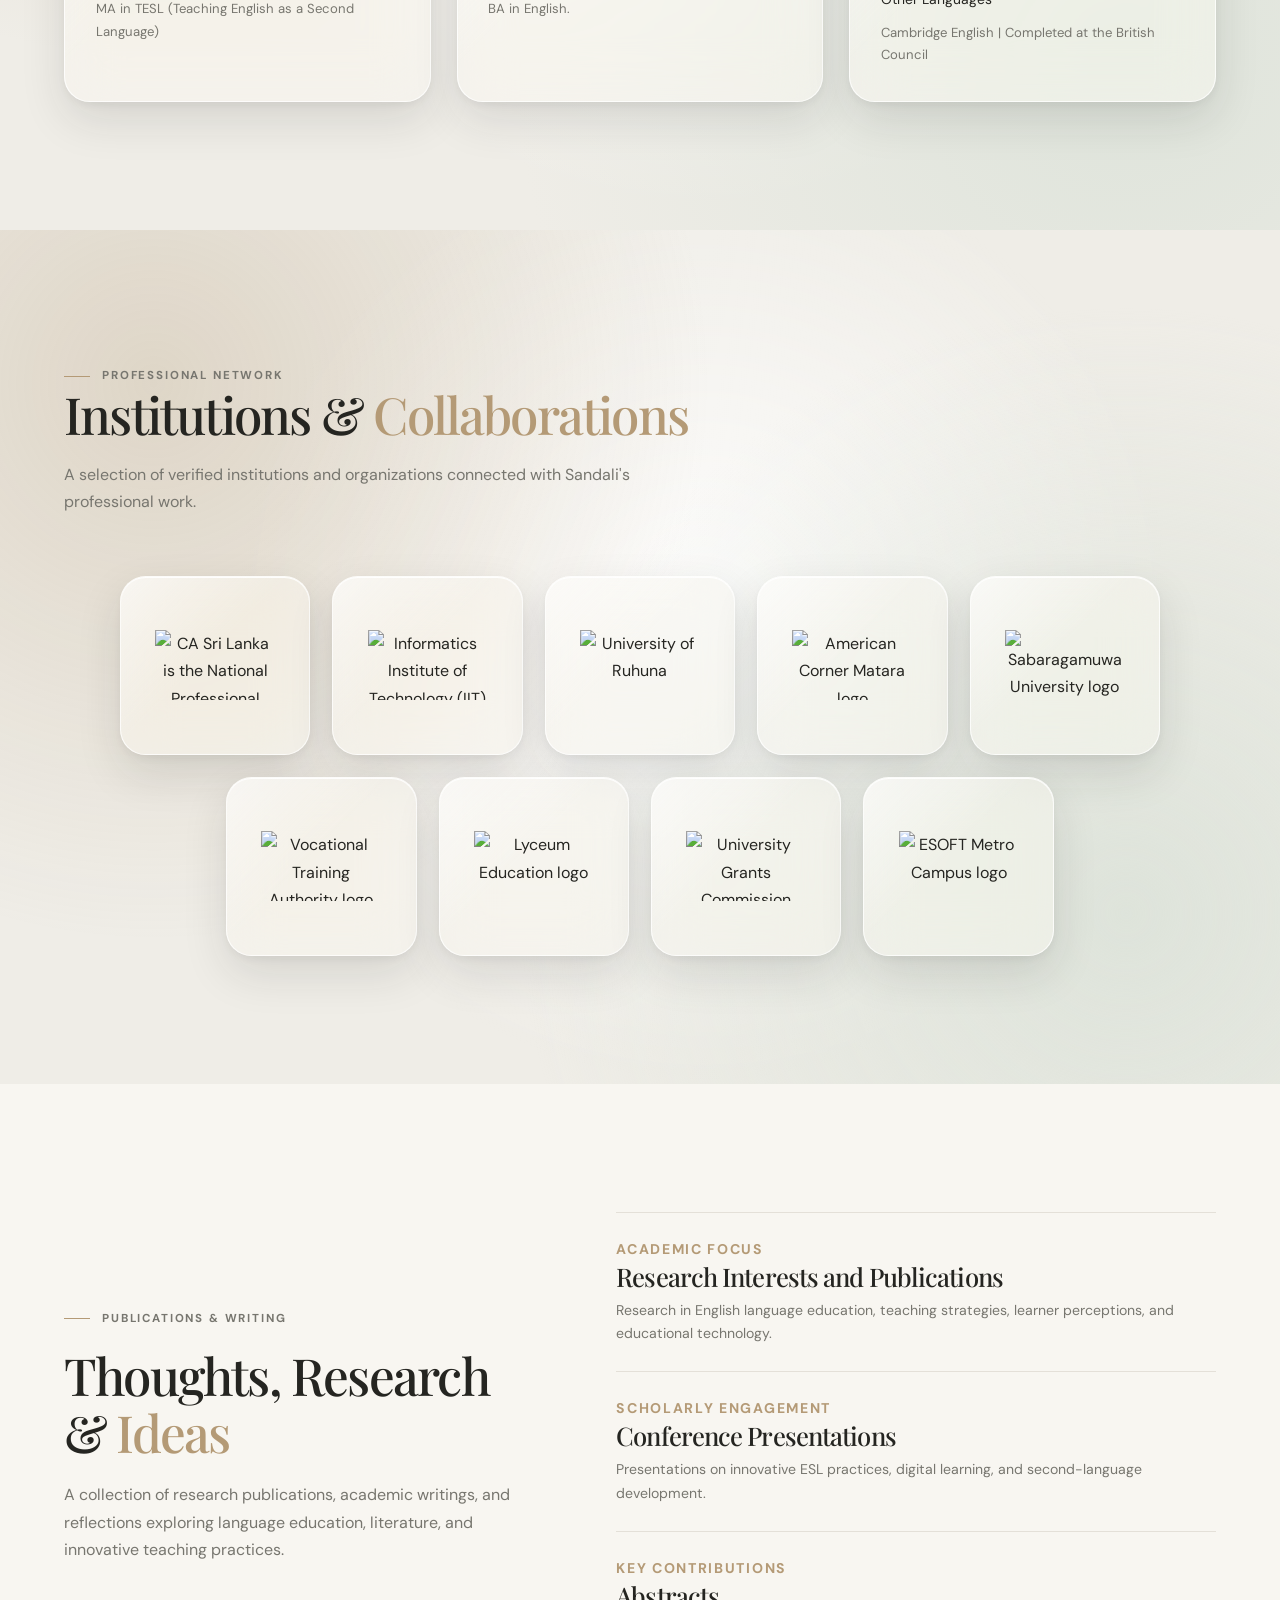
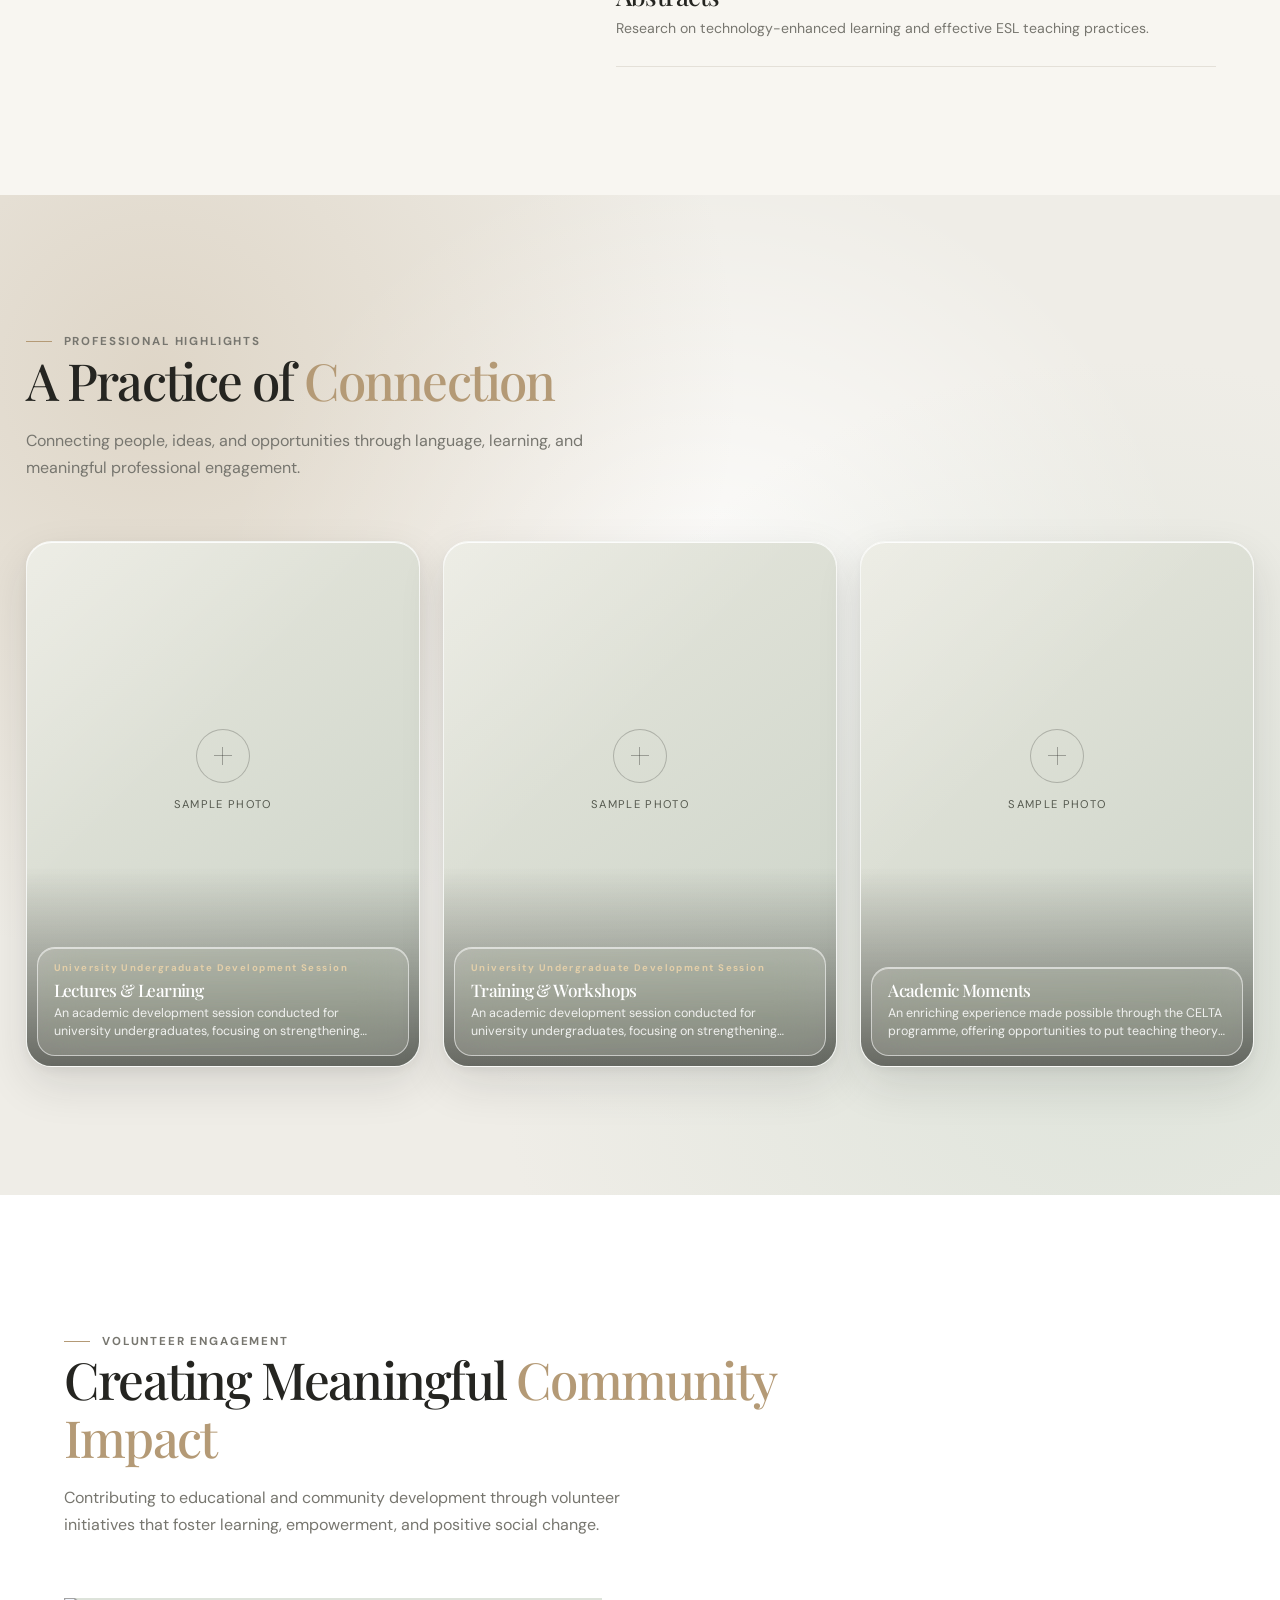
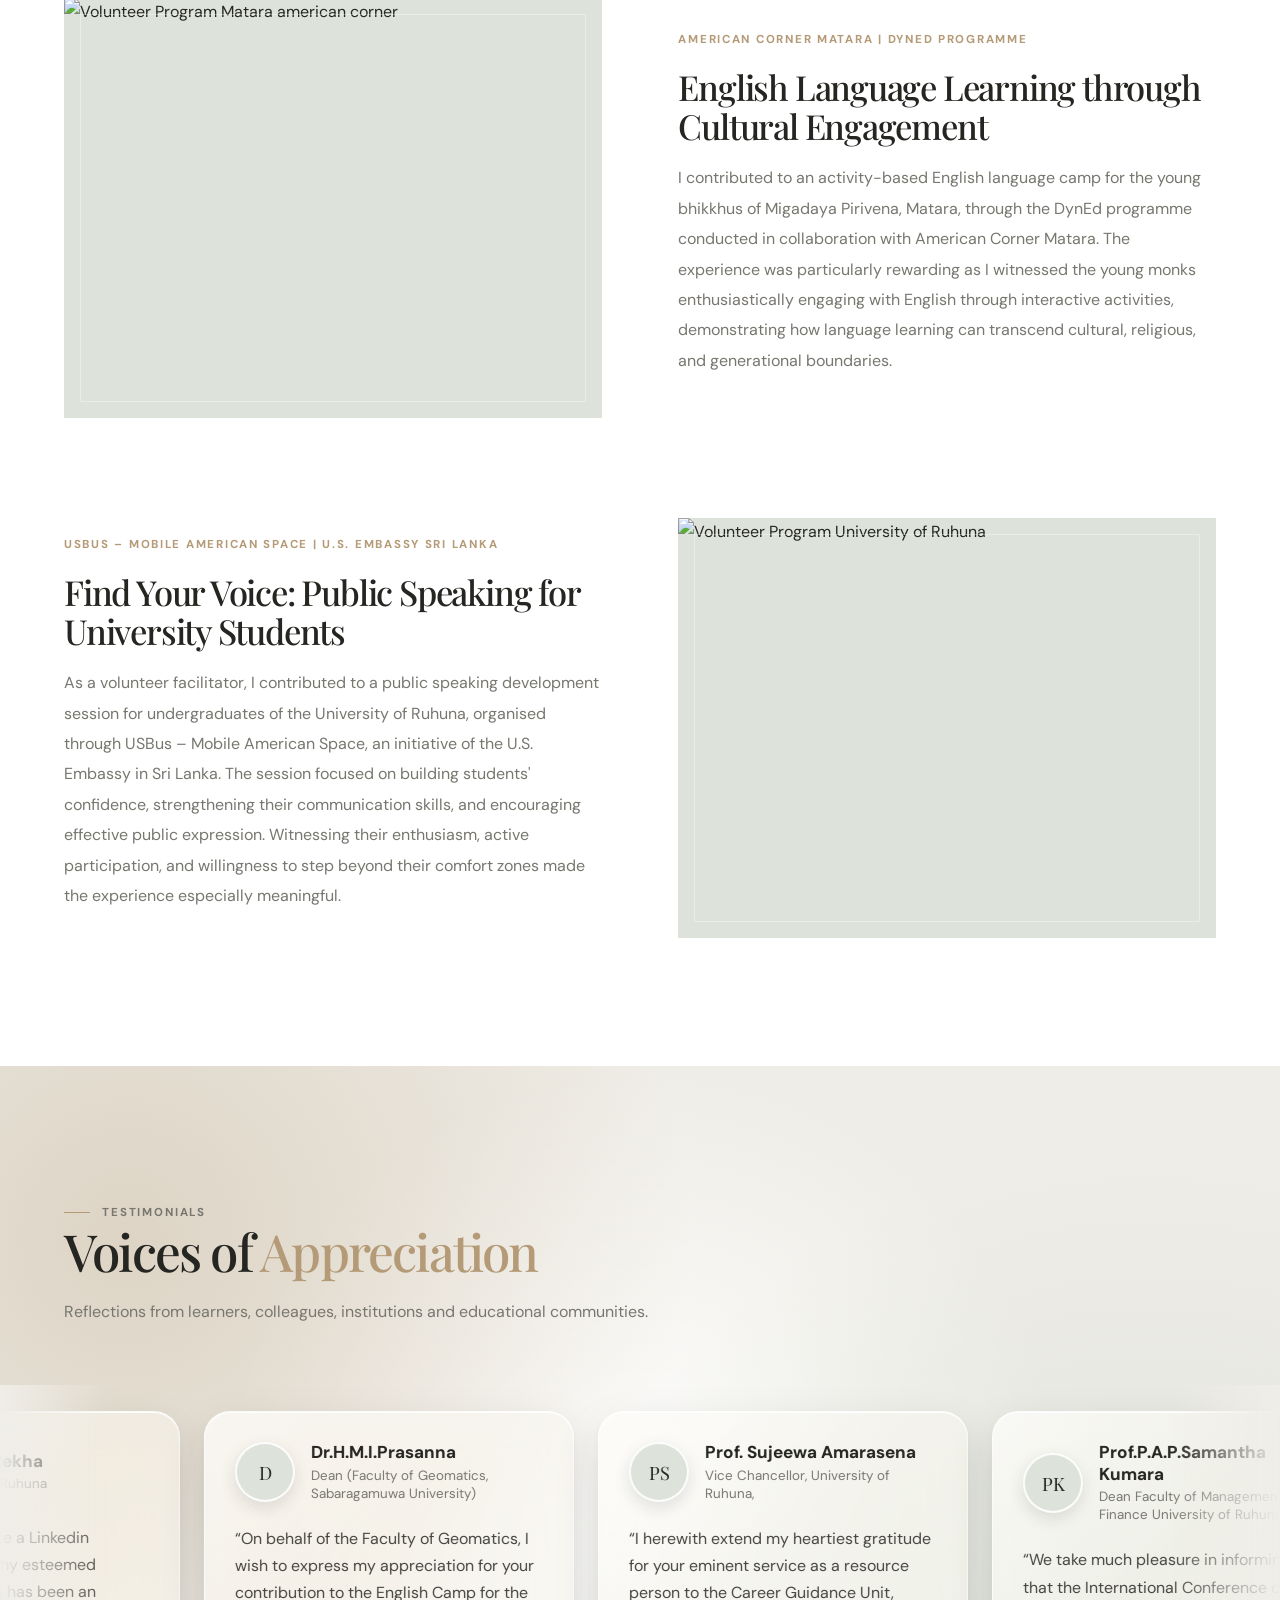
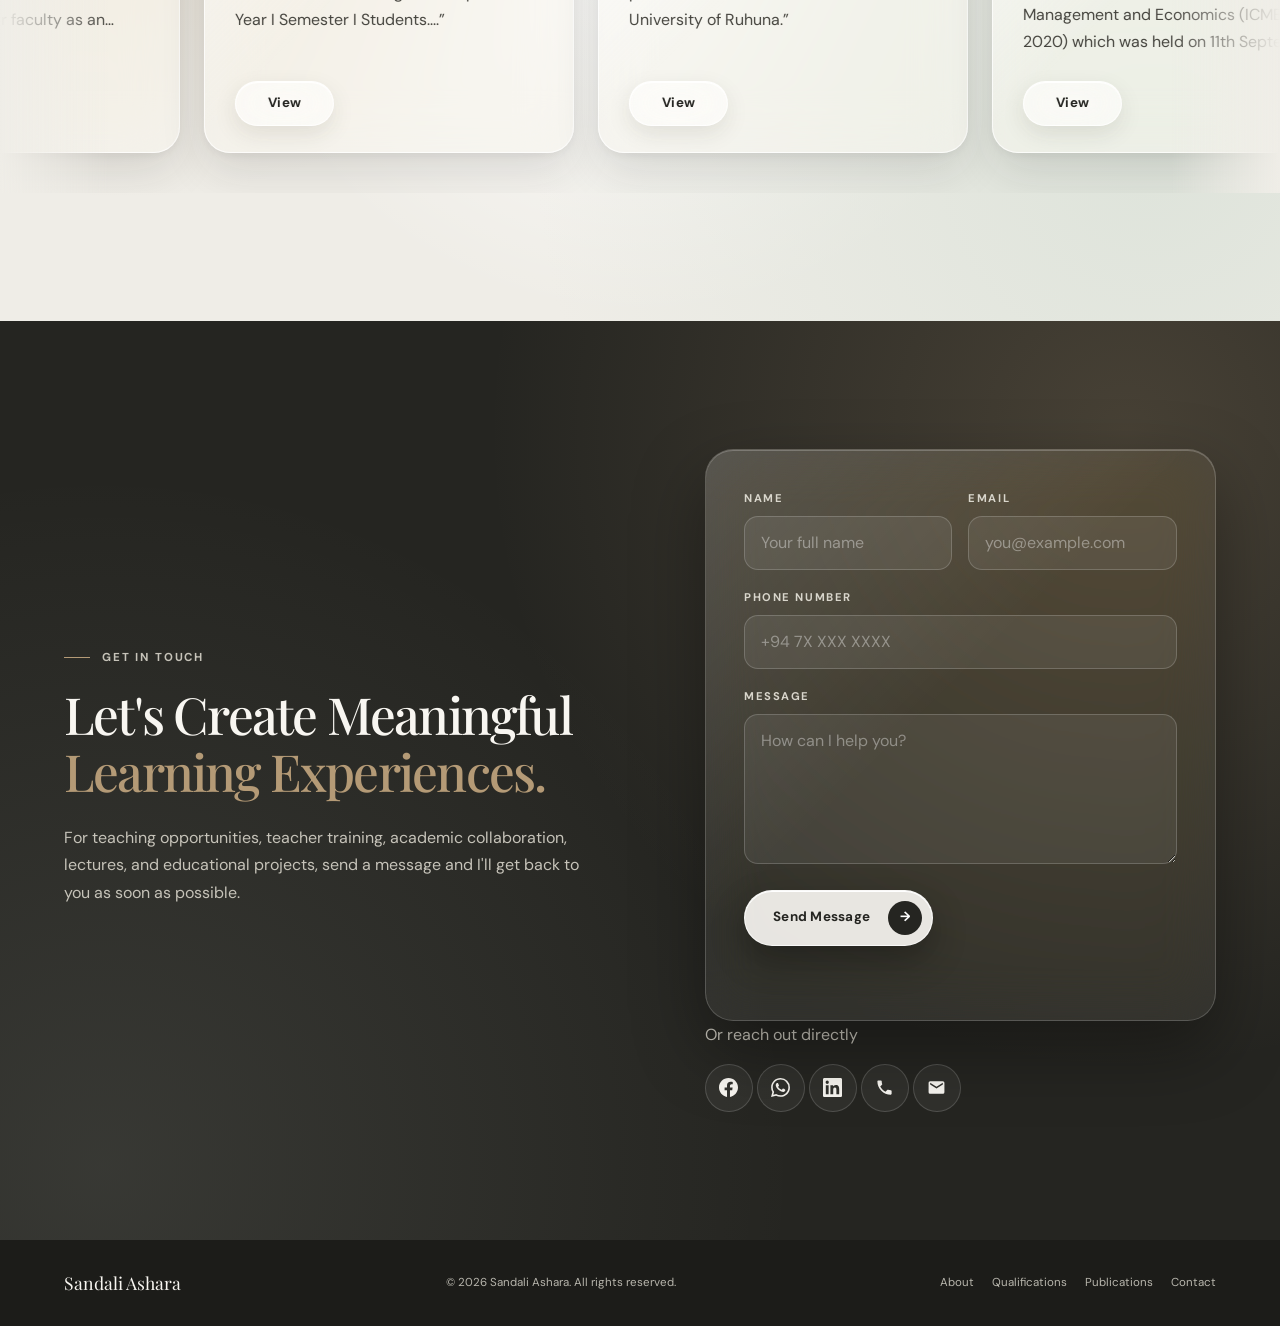
==== commit fdf386da: "update code" ====
--- a/index.html
+++ b/index.html
@@ -1453,7 +1453,7 @@
             <a class="social-btn" href="tel:+94713164826" aria-label="Call" title="Call">
               <svg viewBox="0 0 24 24" aria-hidden="true"><path d="M6.62 10.79c1.44 2.83 3.76 5.14 6.59 6.59l2.2-2.2c.27-.27.67-.36 1.02-.24 1.12.37 2.33.57 3.57.57.55 0 1 .45 1 1V20c0 .55-.45 1-1 1-9.39 0-17-7.61-17-17 0-.55.45-1 1-1h3.5c.55 0 1 .45 1 1 0 1.25.2 2.45.57 3.57.11.35.03.74-.25 1.02l-2.2 2.2z"/></svg>
             </a>
-            <a class="social-btn" href="mailto:sandaligurusinghemail.com" aria-label="Email" title="Email">
+            <a class="social-btn" href="mailto:sandaligurusinghe@gmail.com" aria-label="Email" title="Email">
               <svg viewBox="0 0 24 24" aria-hidden="true"><path d="M20 4H4a2 2 0 0 0-2 2v12a2 2 0 0 0 2 2h16a2 2 0 0 0 2-2V6a2 2 0 0 0-2-2zm0 4.2-8 5-8-5V6l8 5 8-5v2.2z"/></svg>
             </a>
           </div>
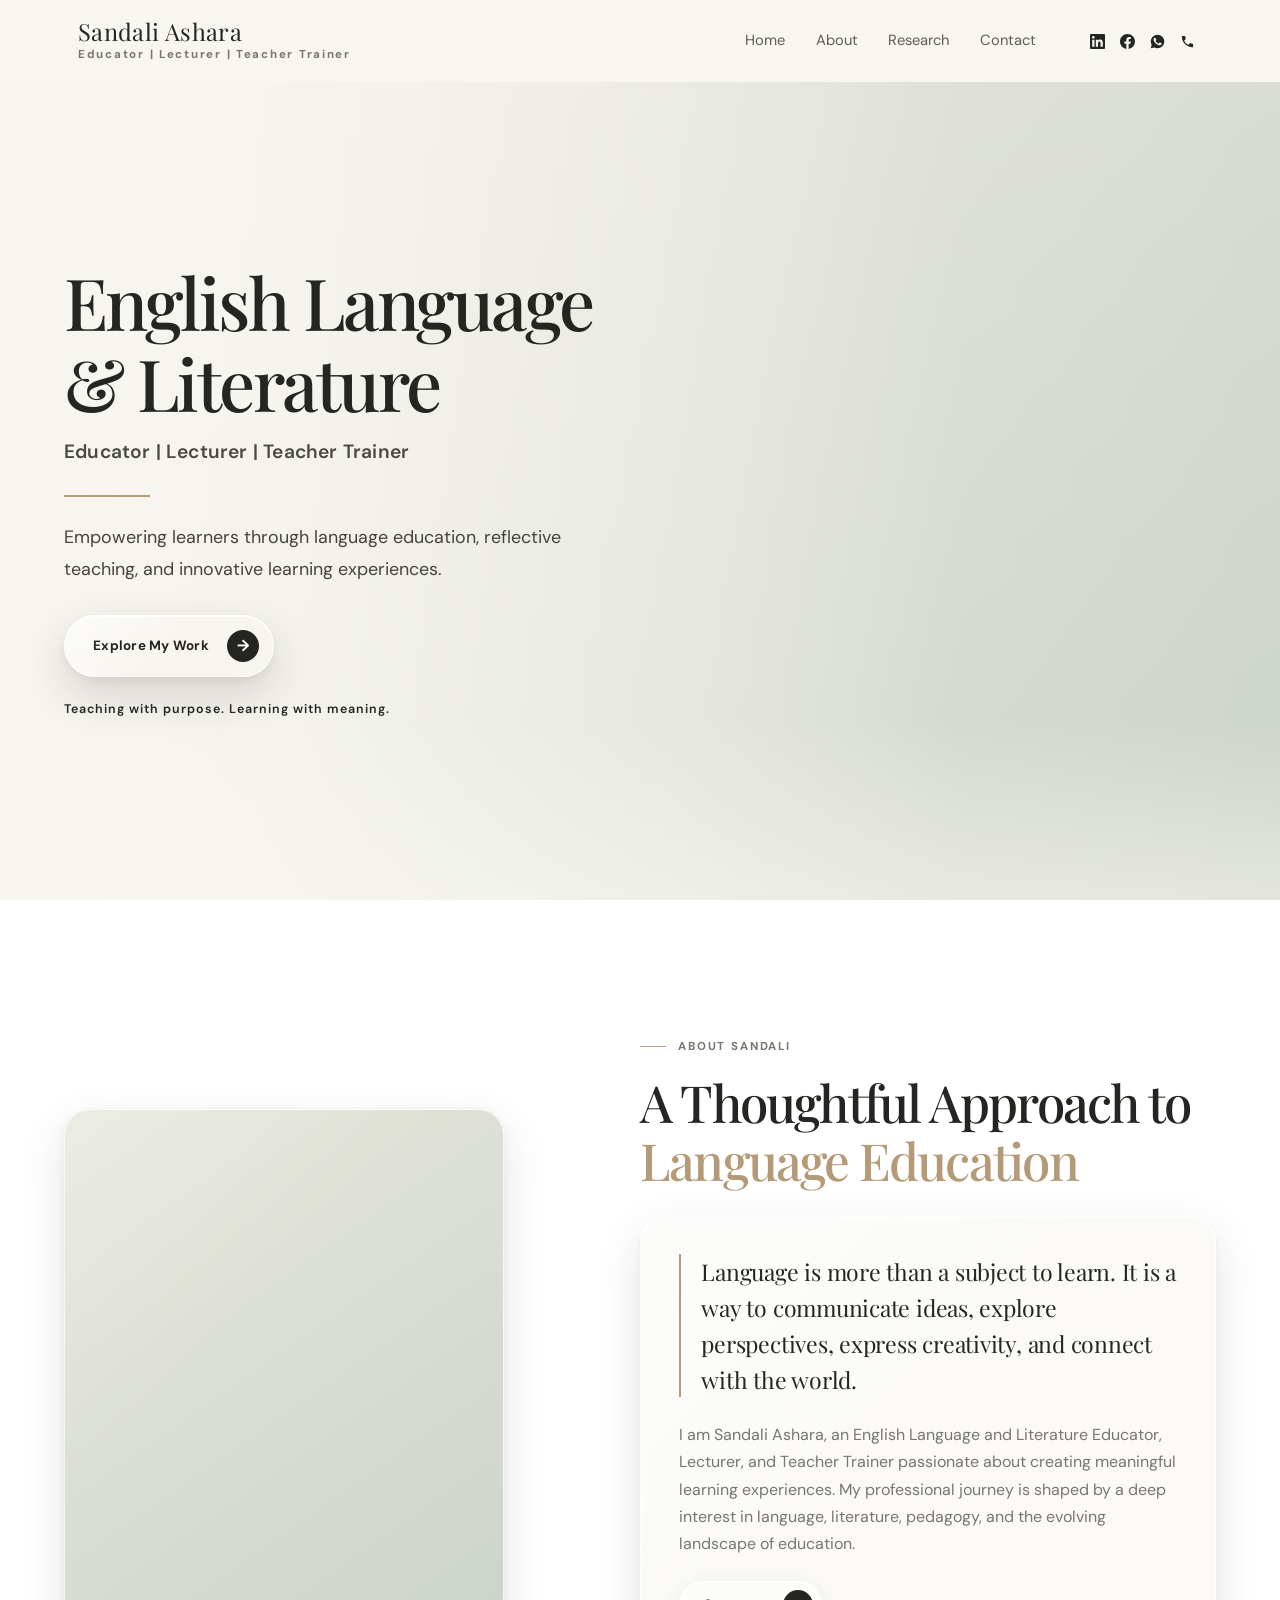
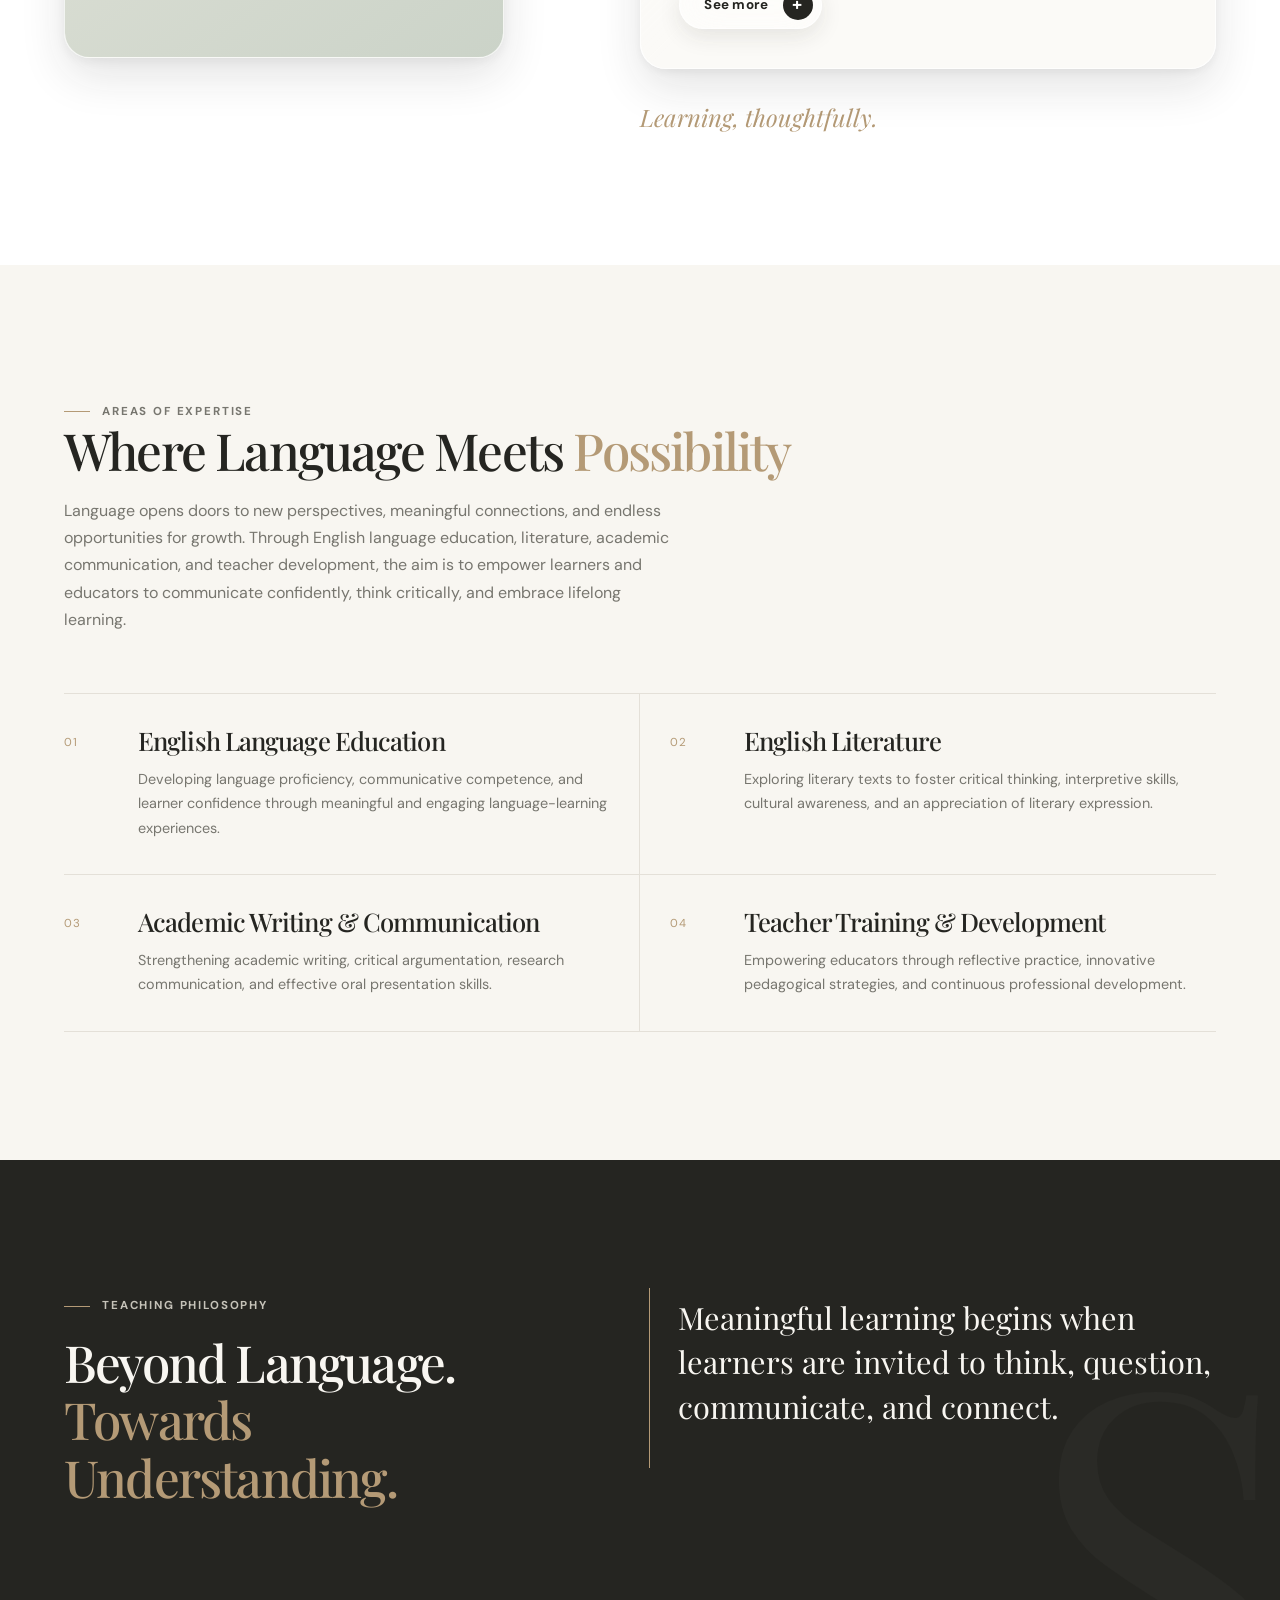
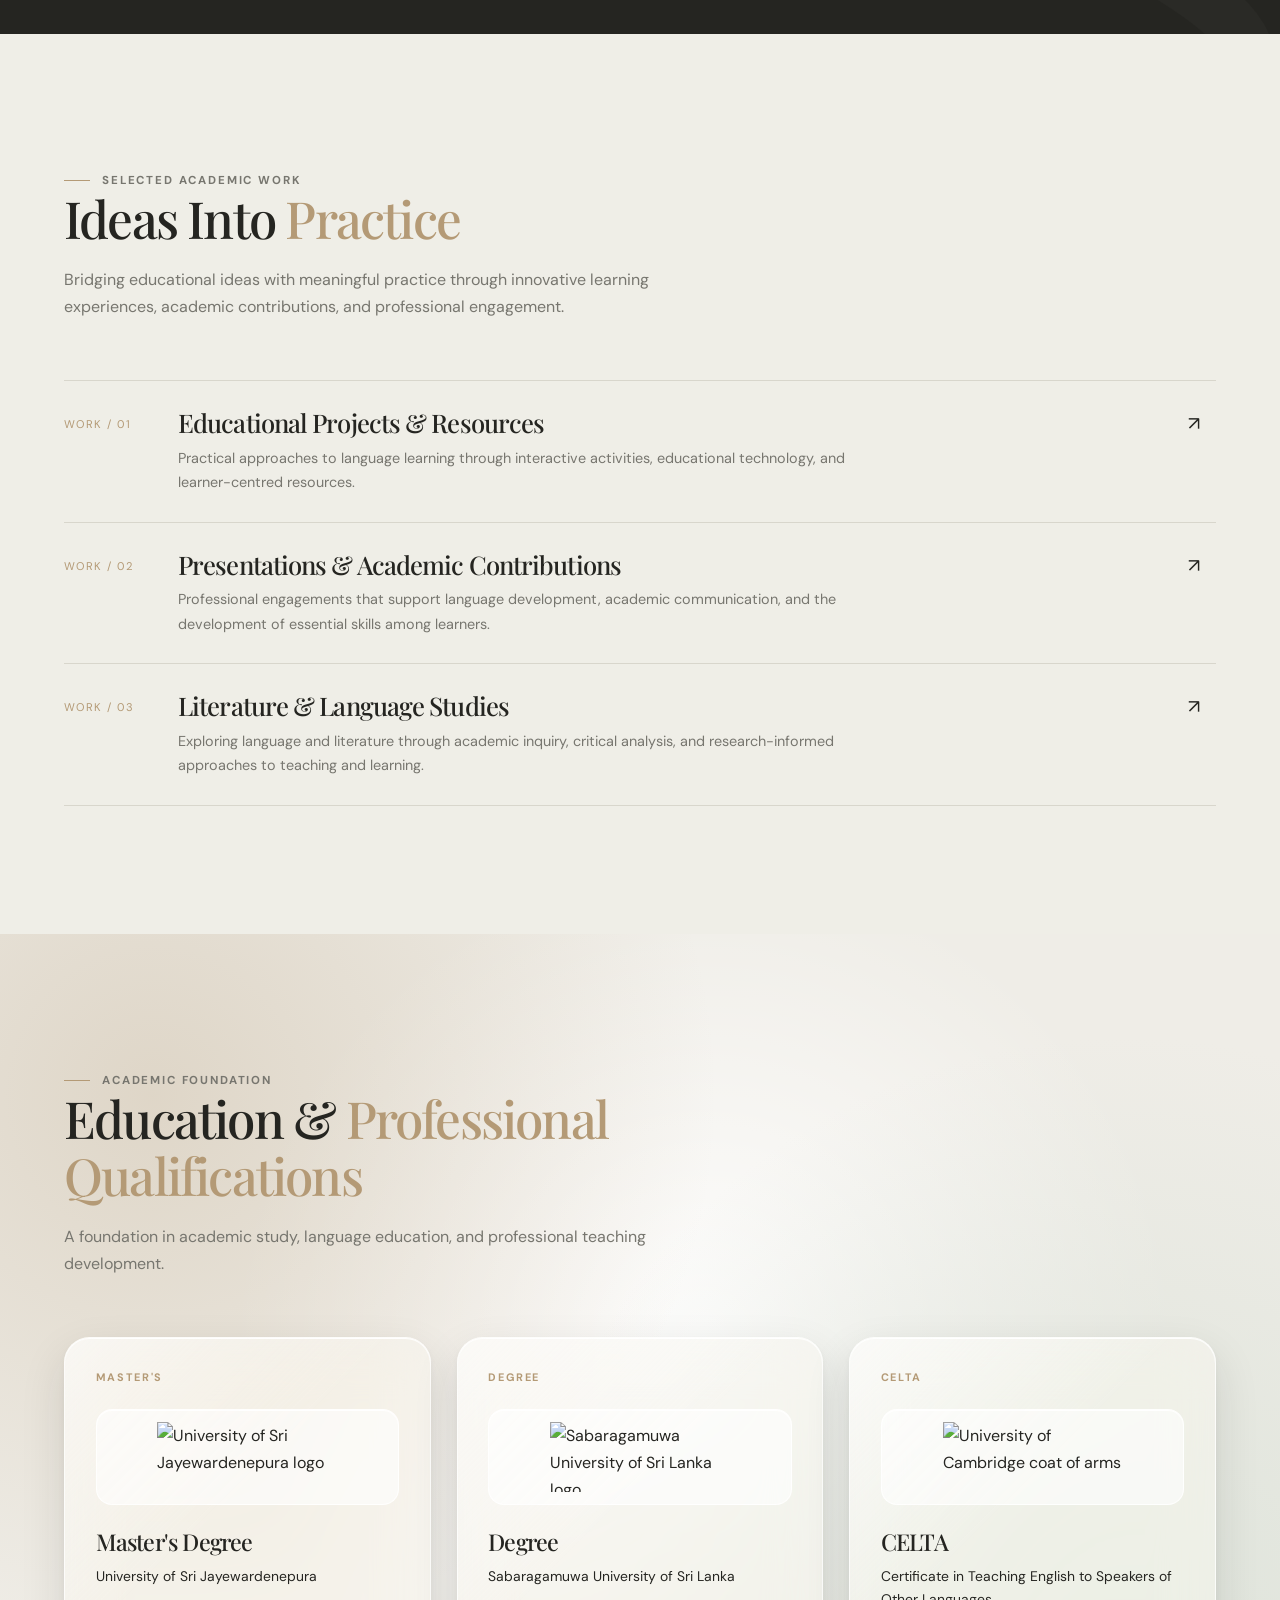
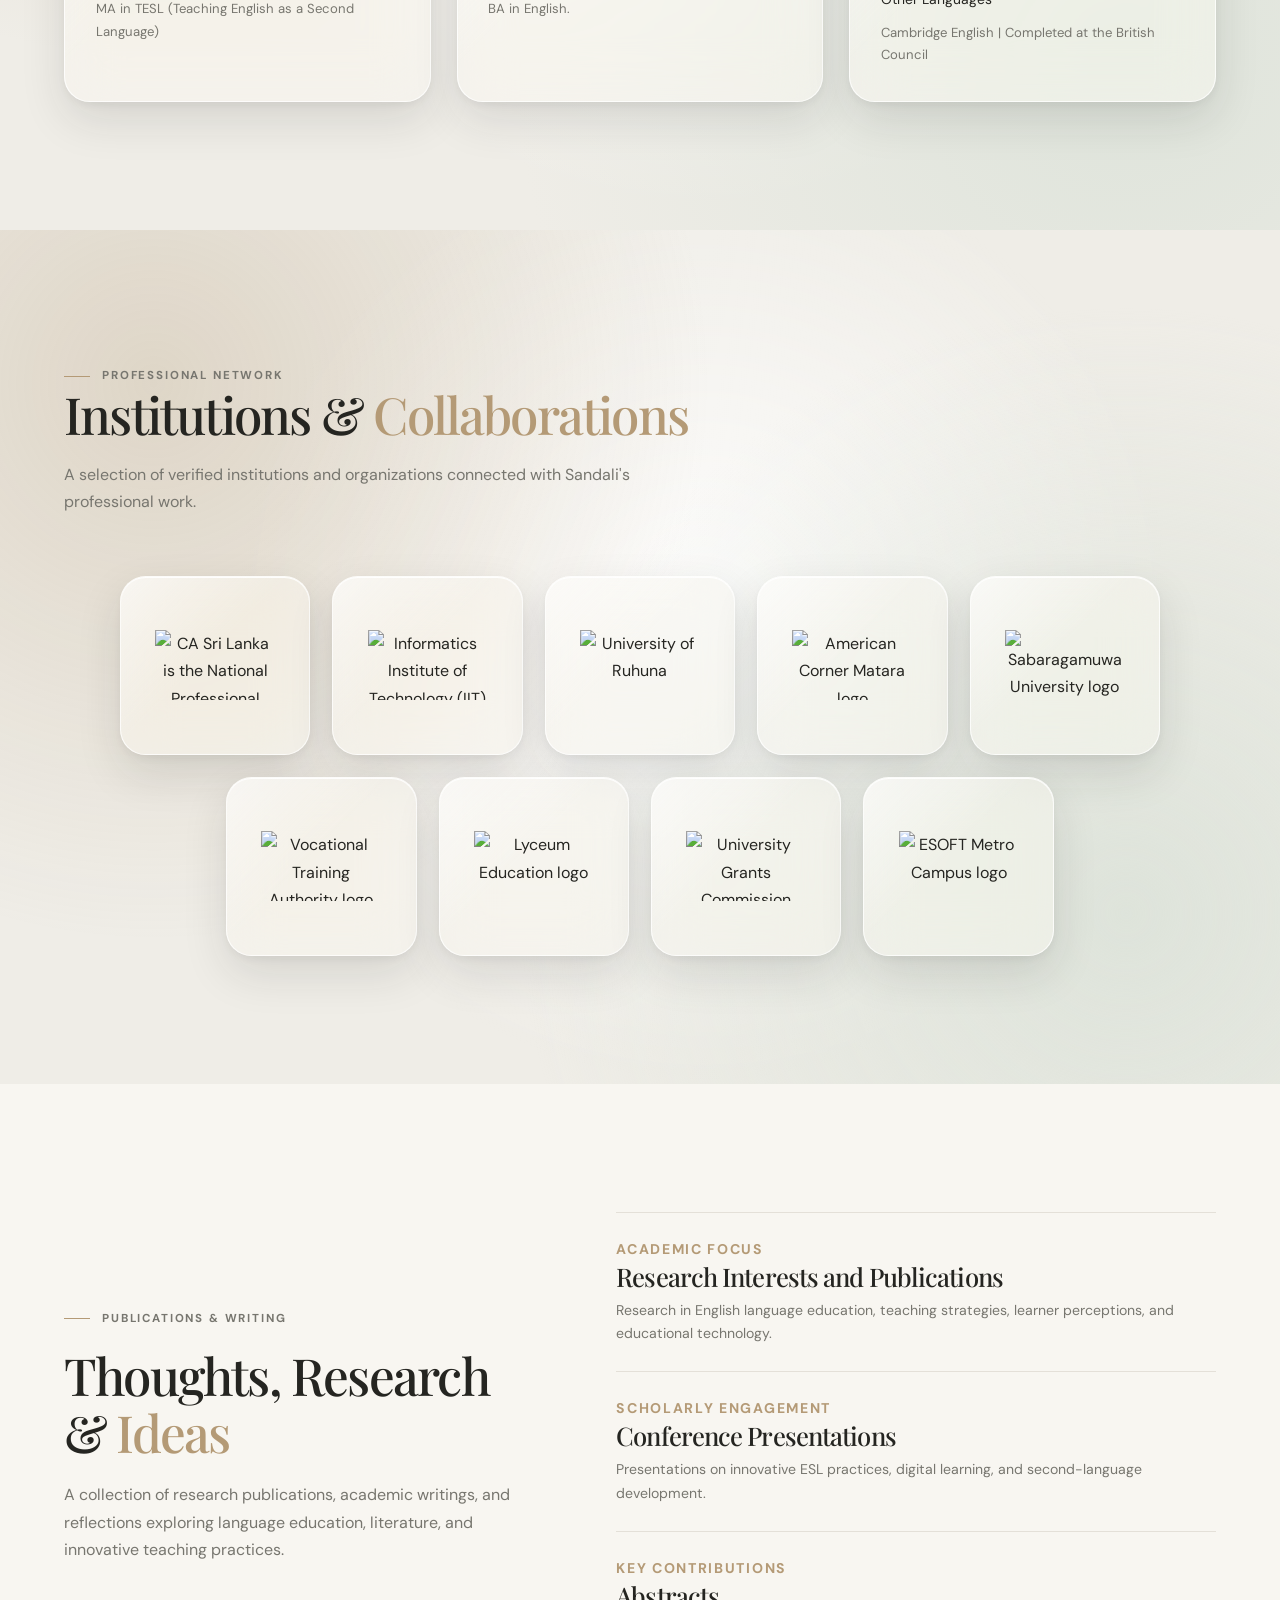
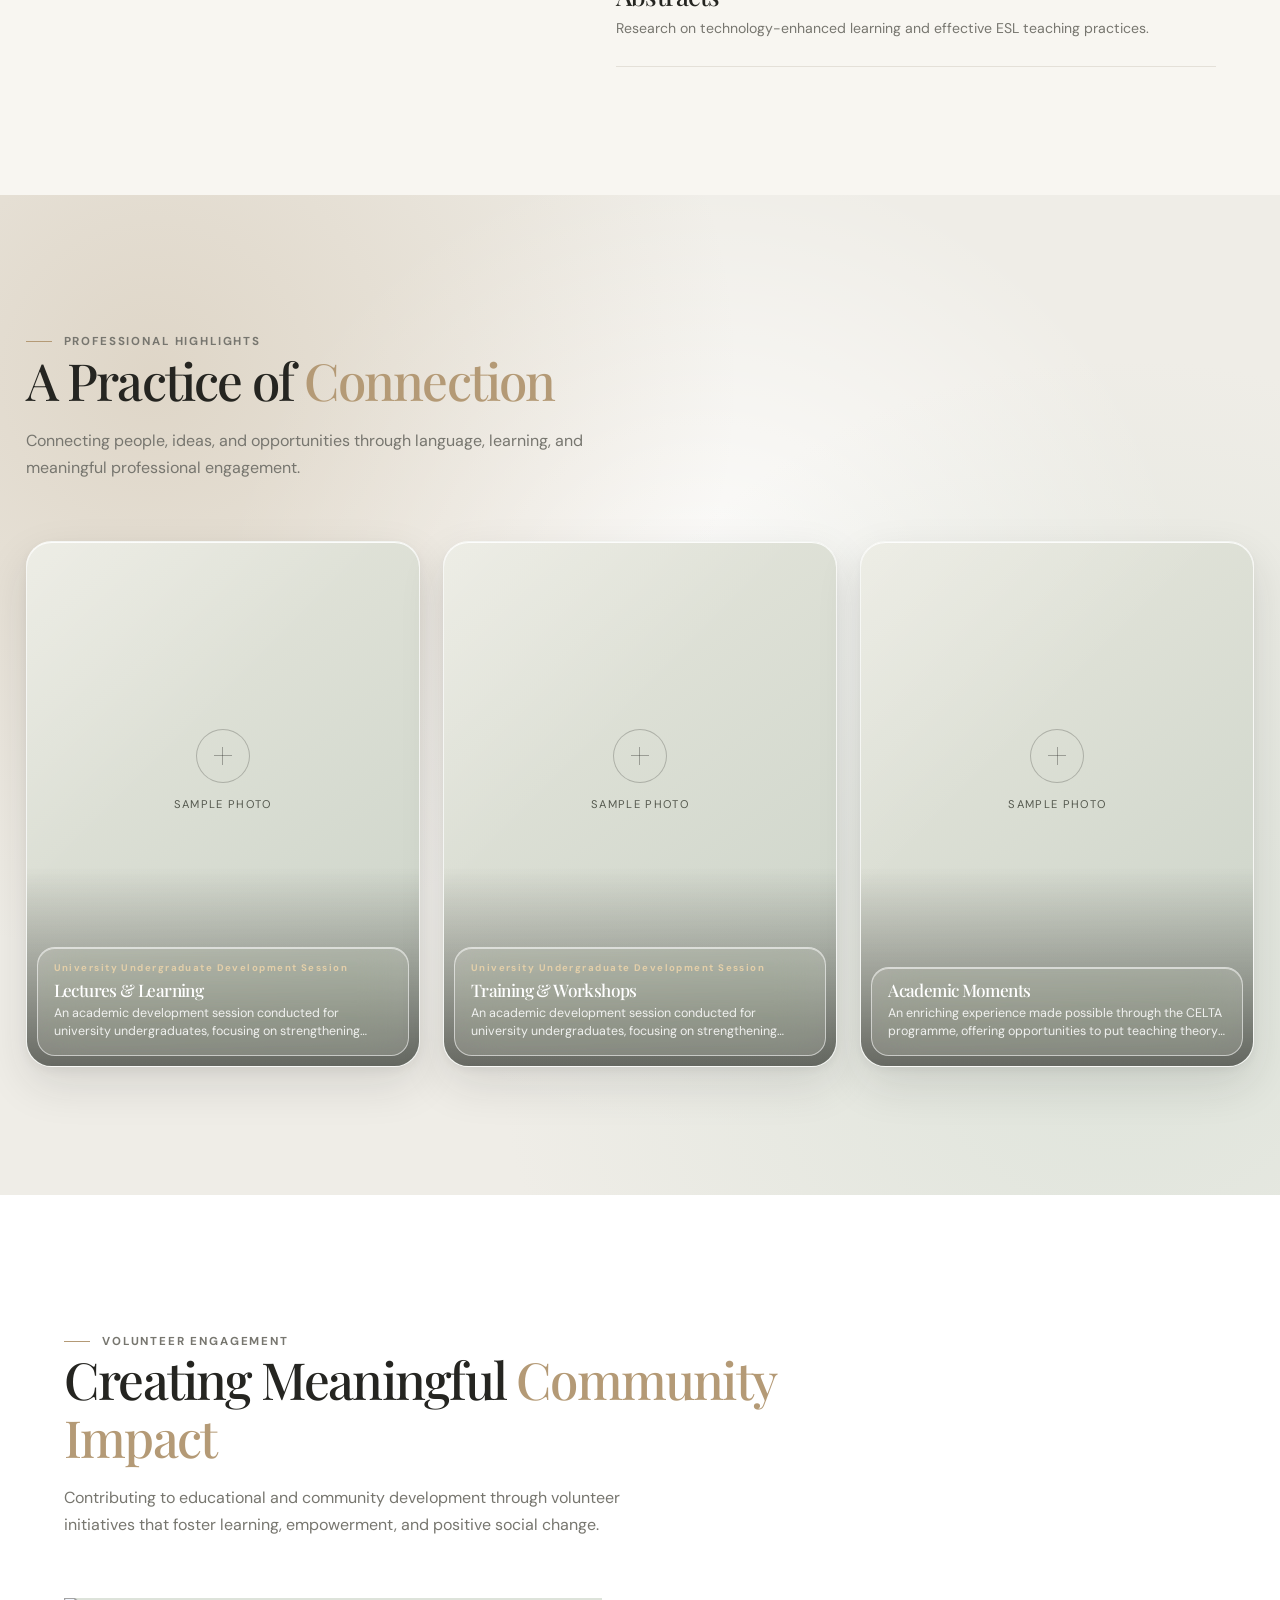
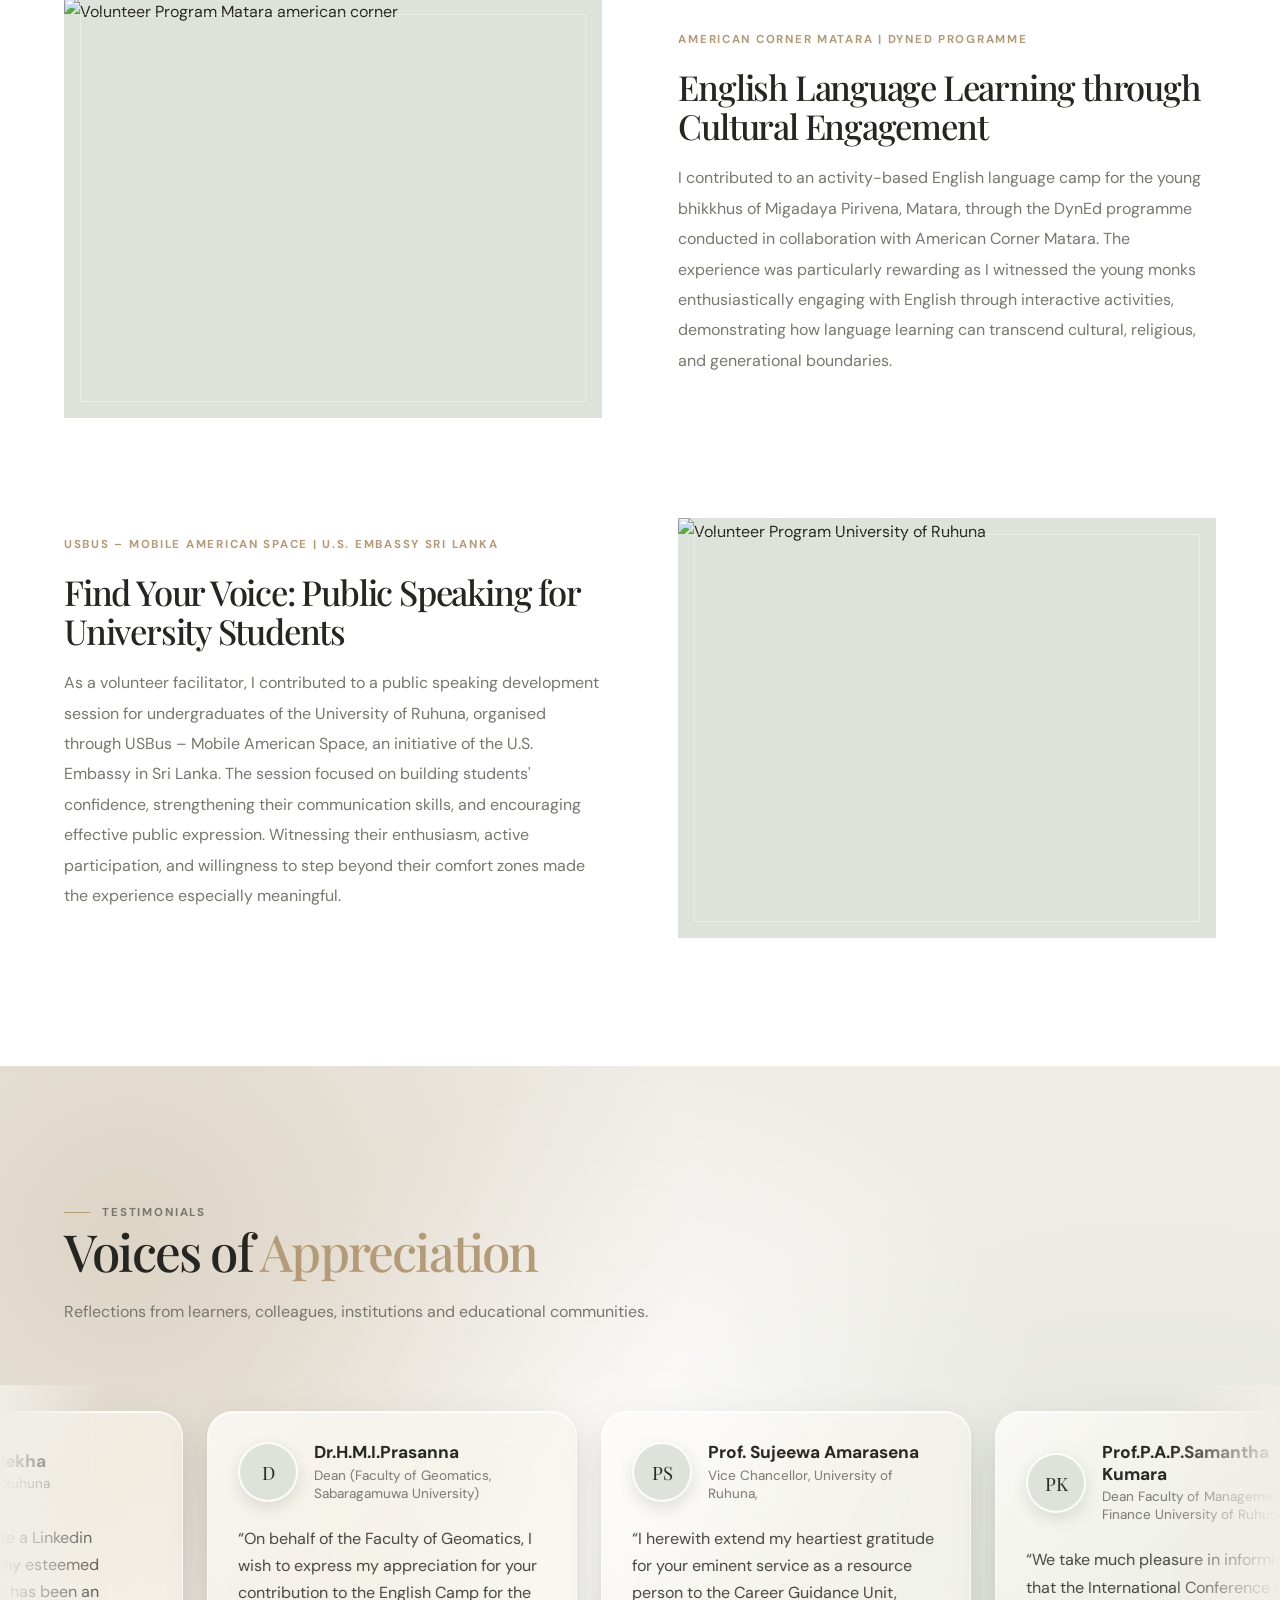
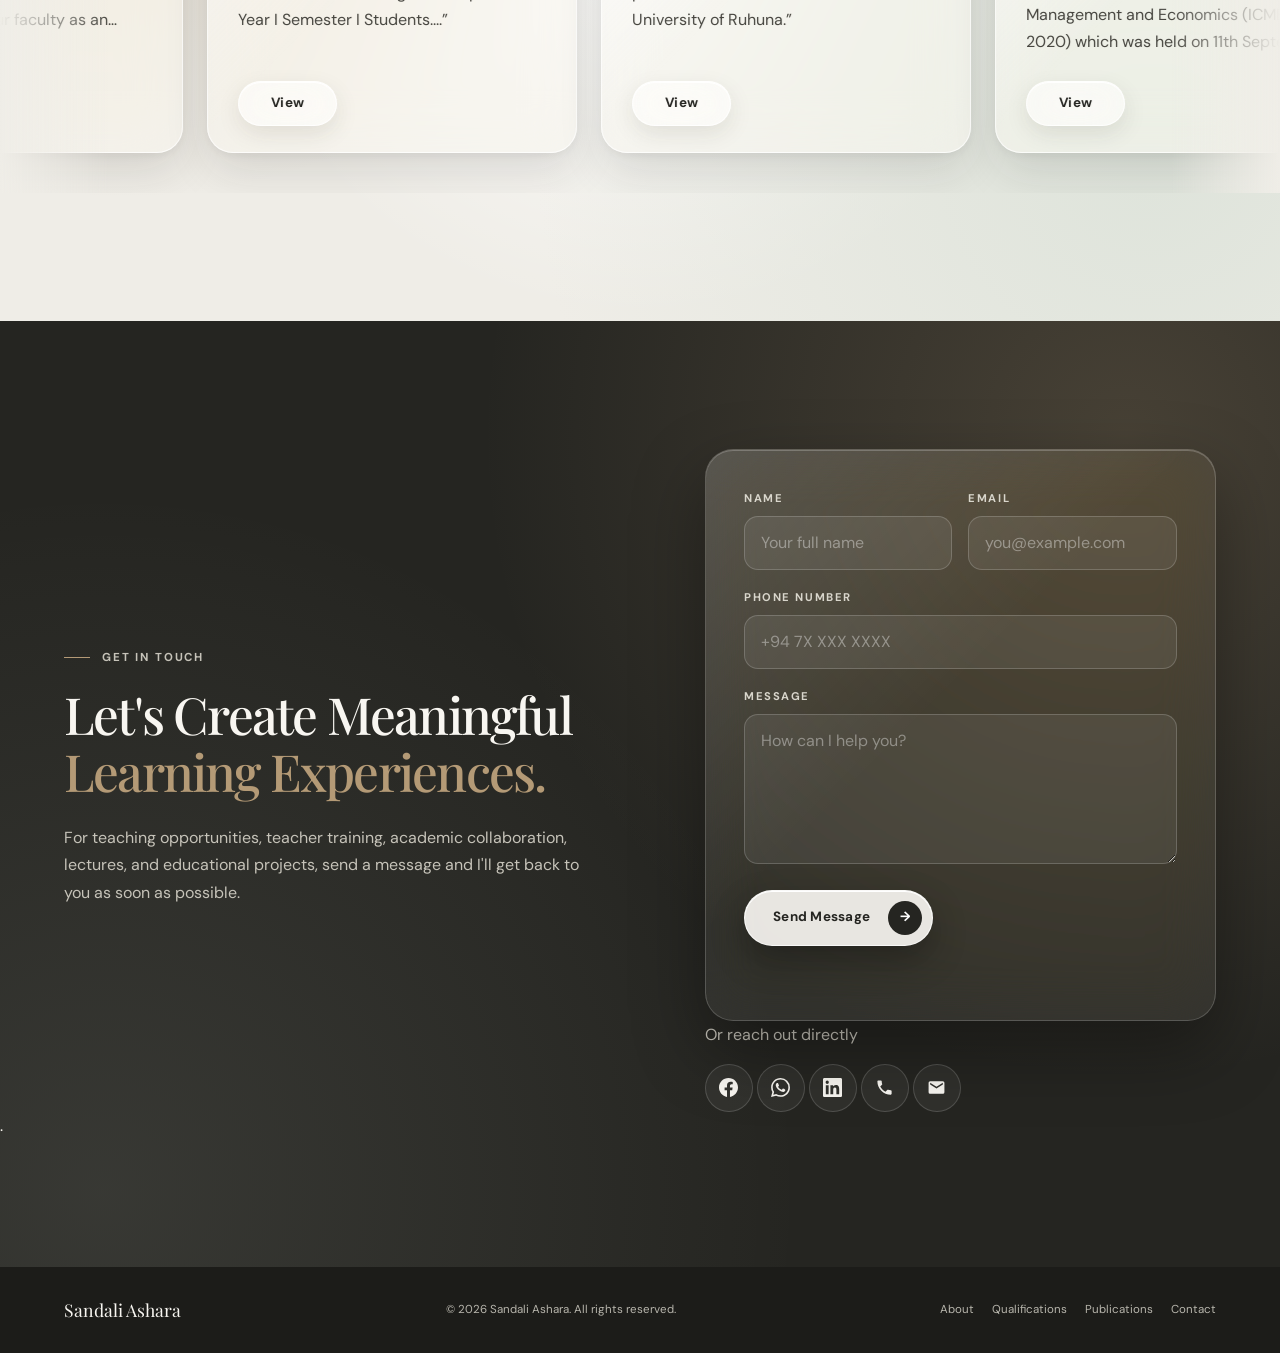
==== commit 9d8c6d55: "update code" ====
--- a/index.html
+++ b/index.html
@@ -1458,7 +1458,7 @@
             </a>
           </div>
         </div>
-      </div>
+      </div>.
     </section>
   </main>
 
